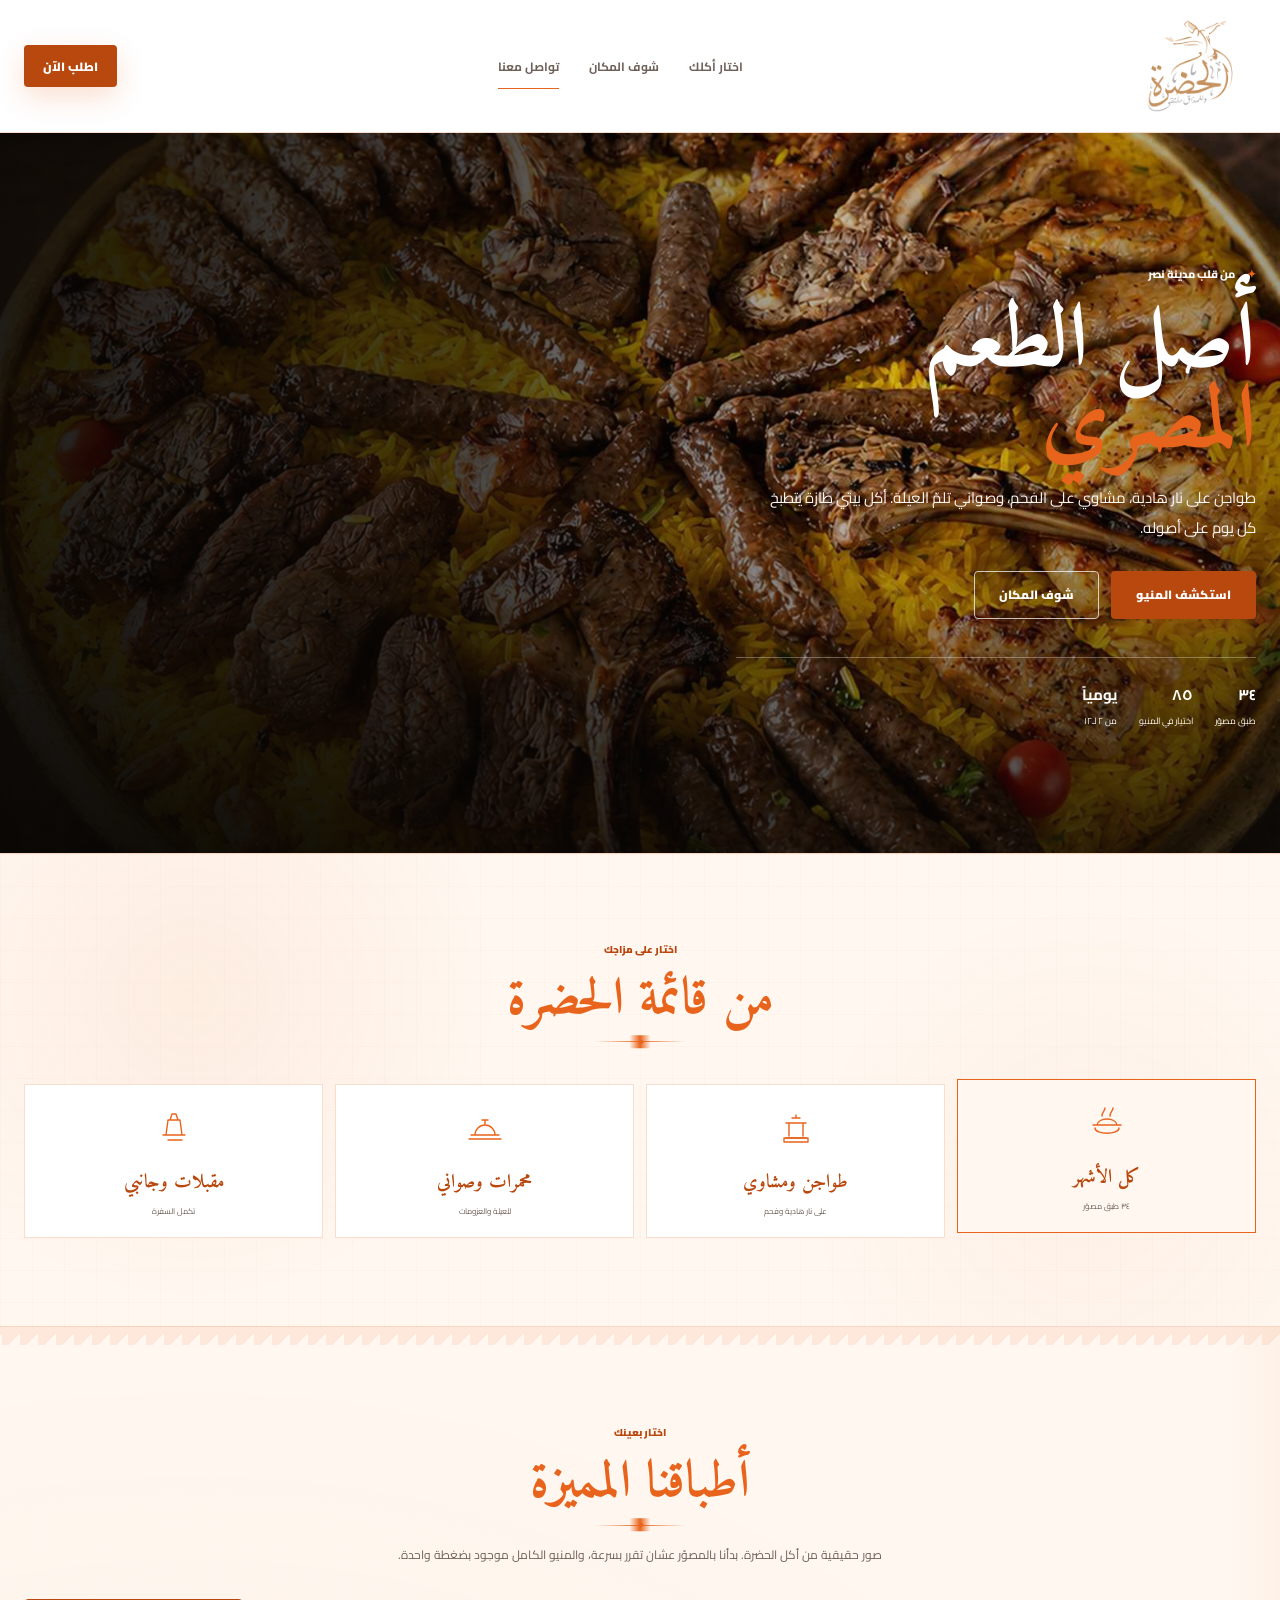
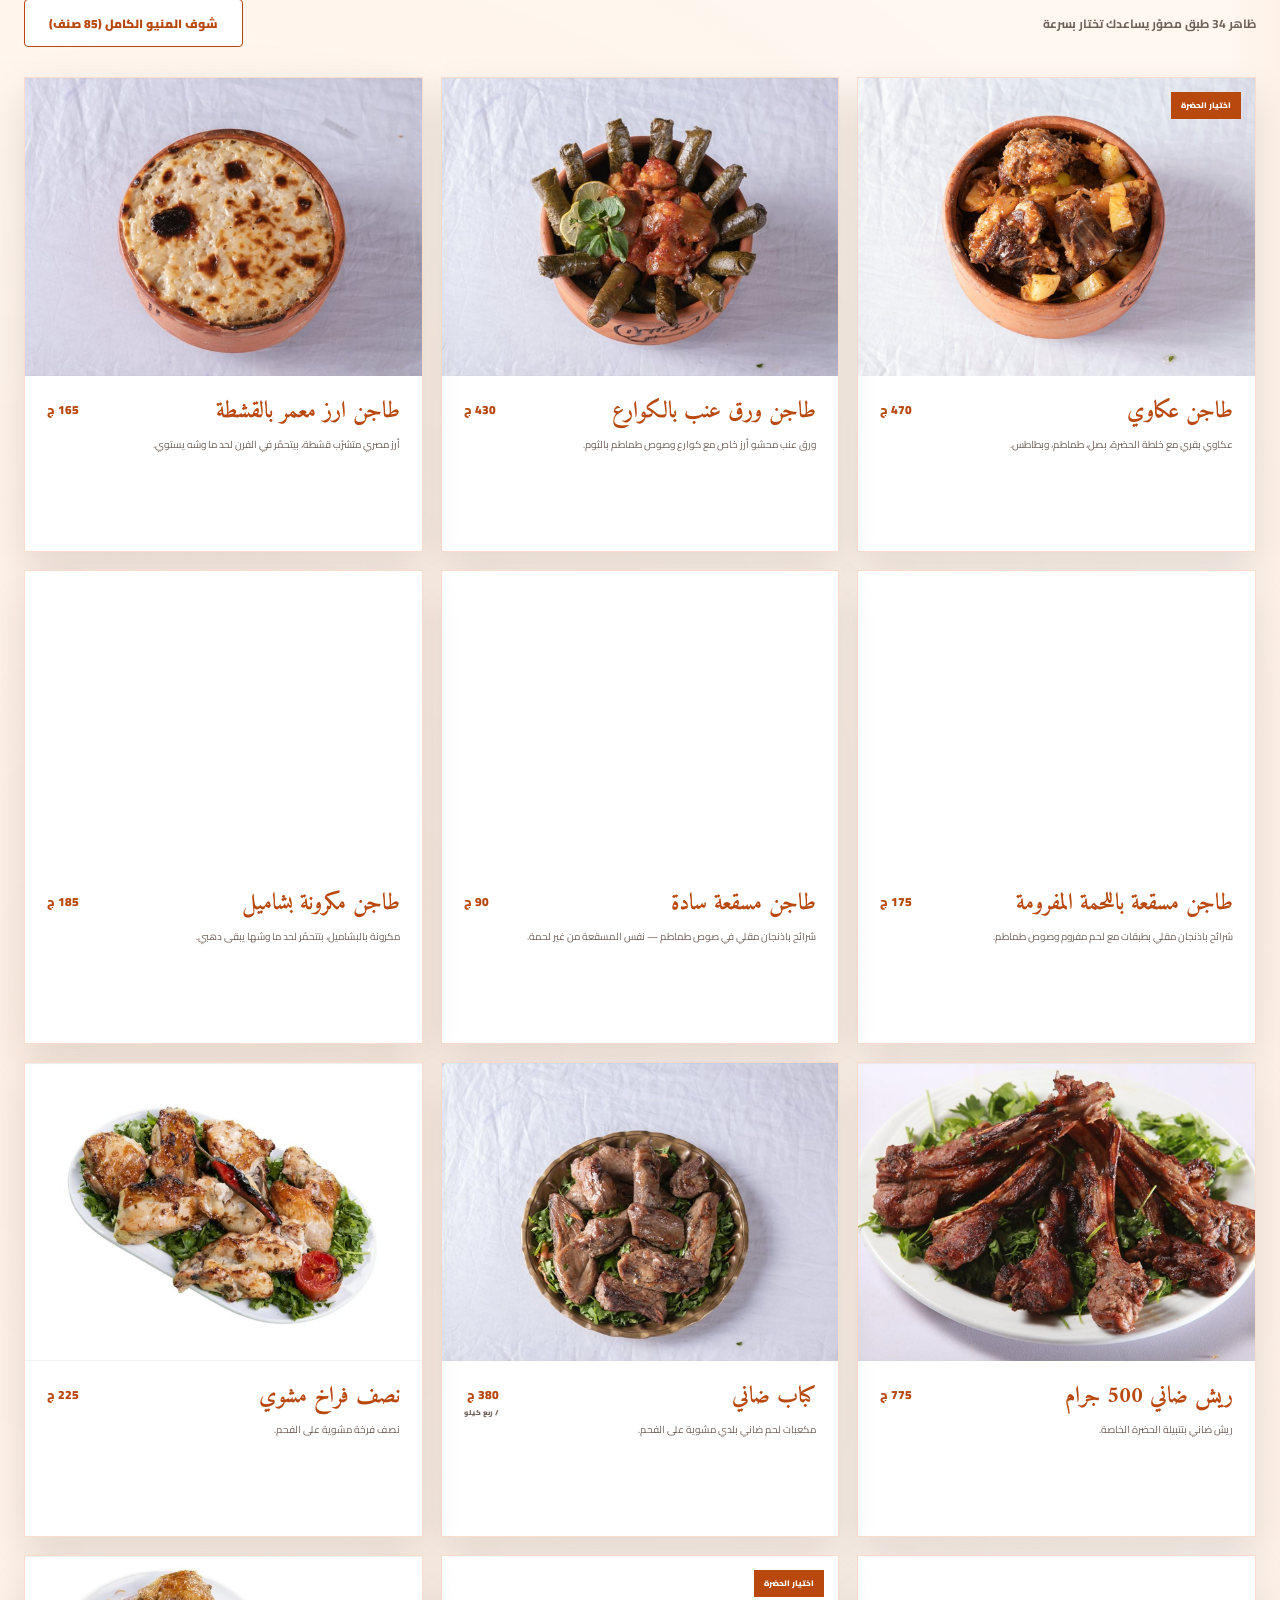
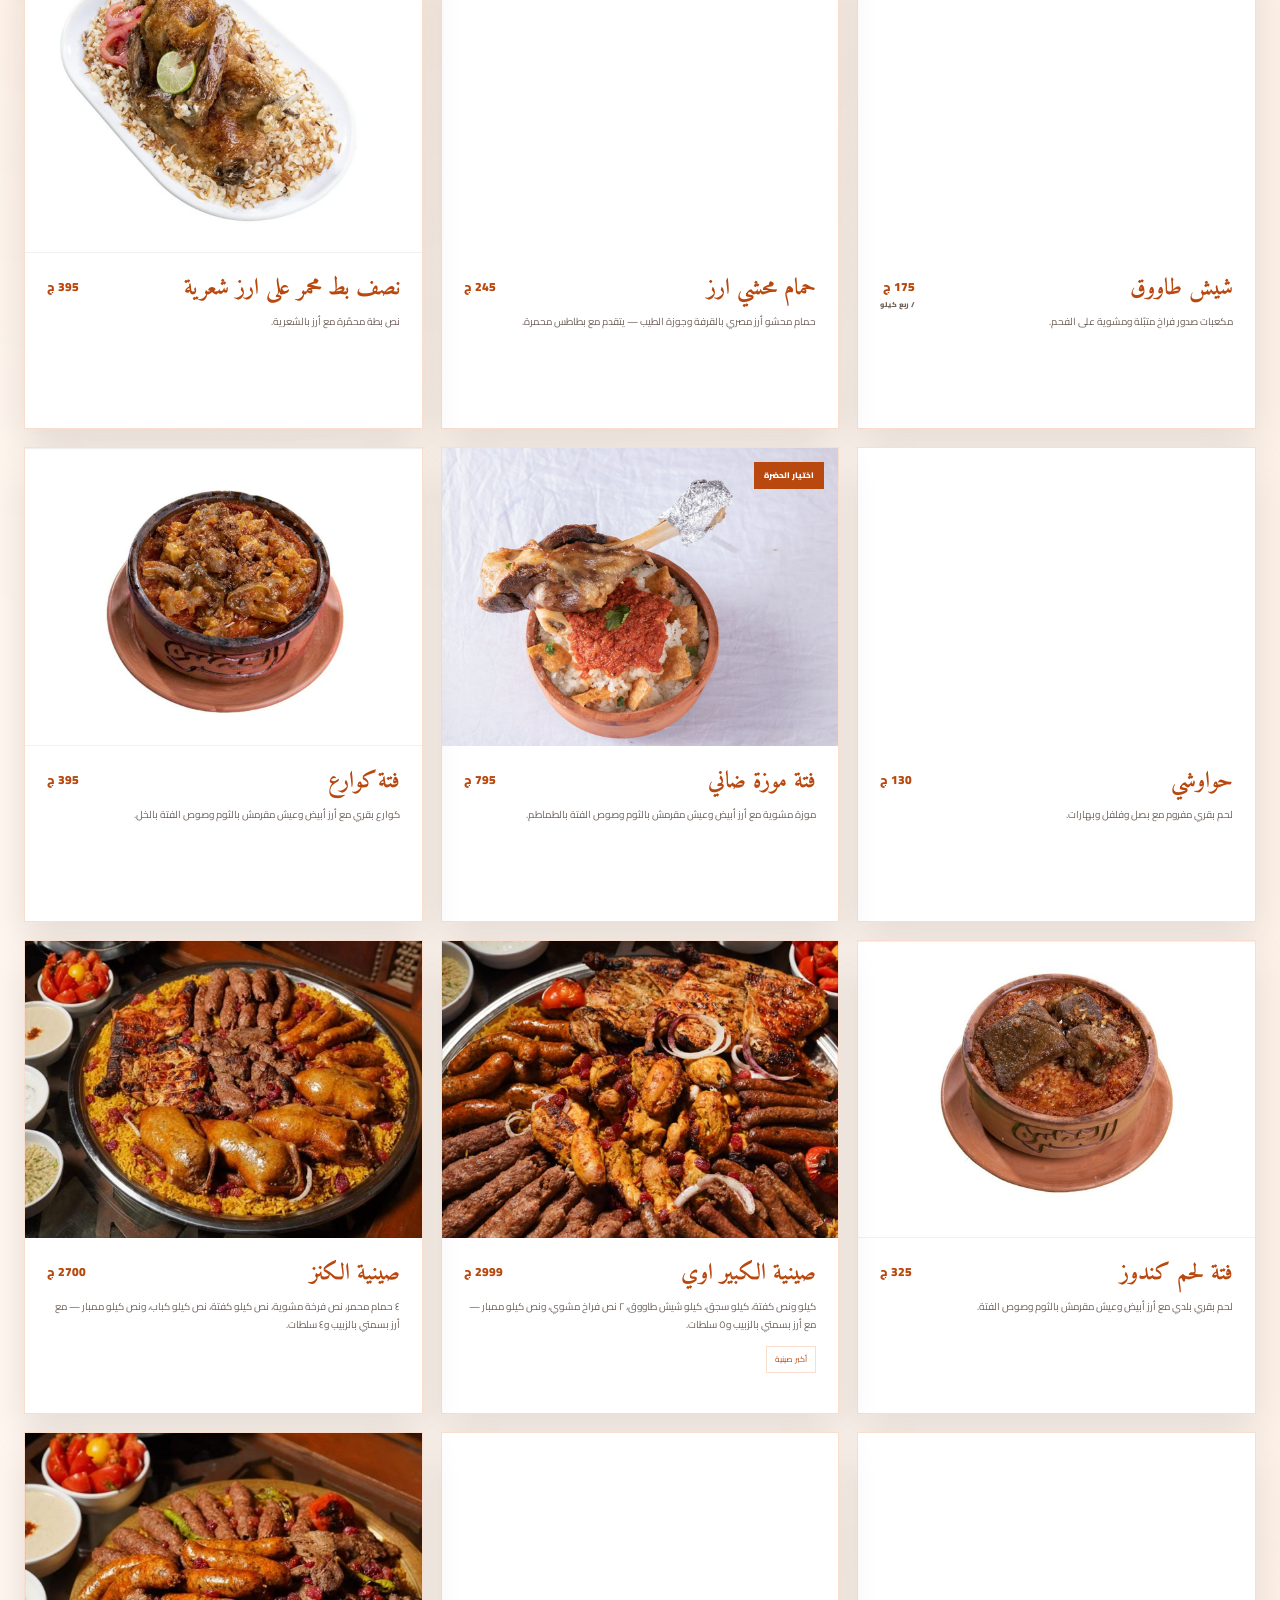
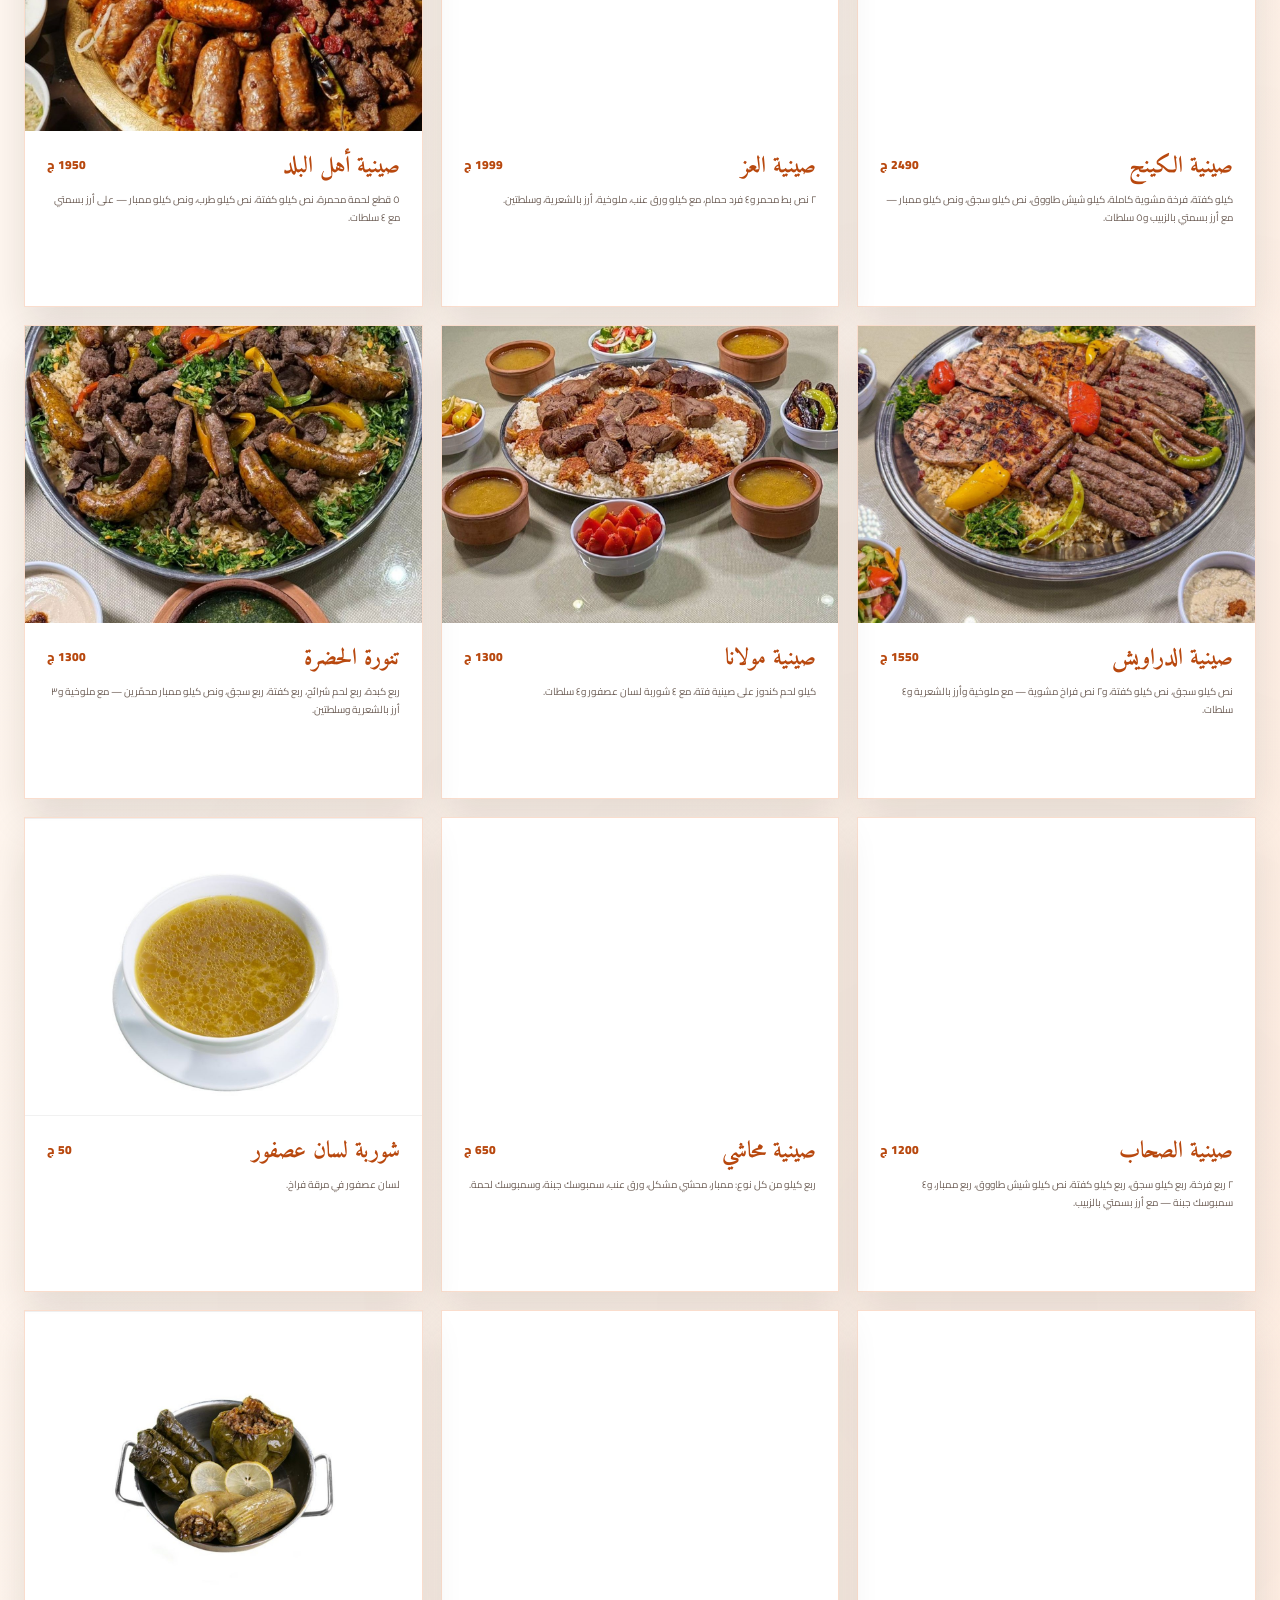
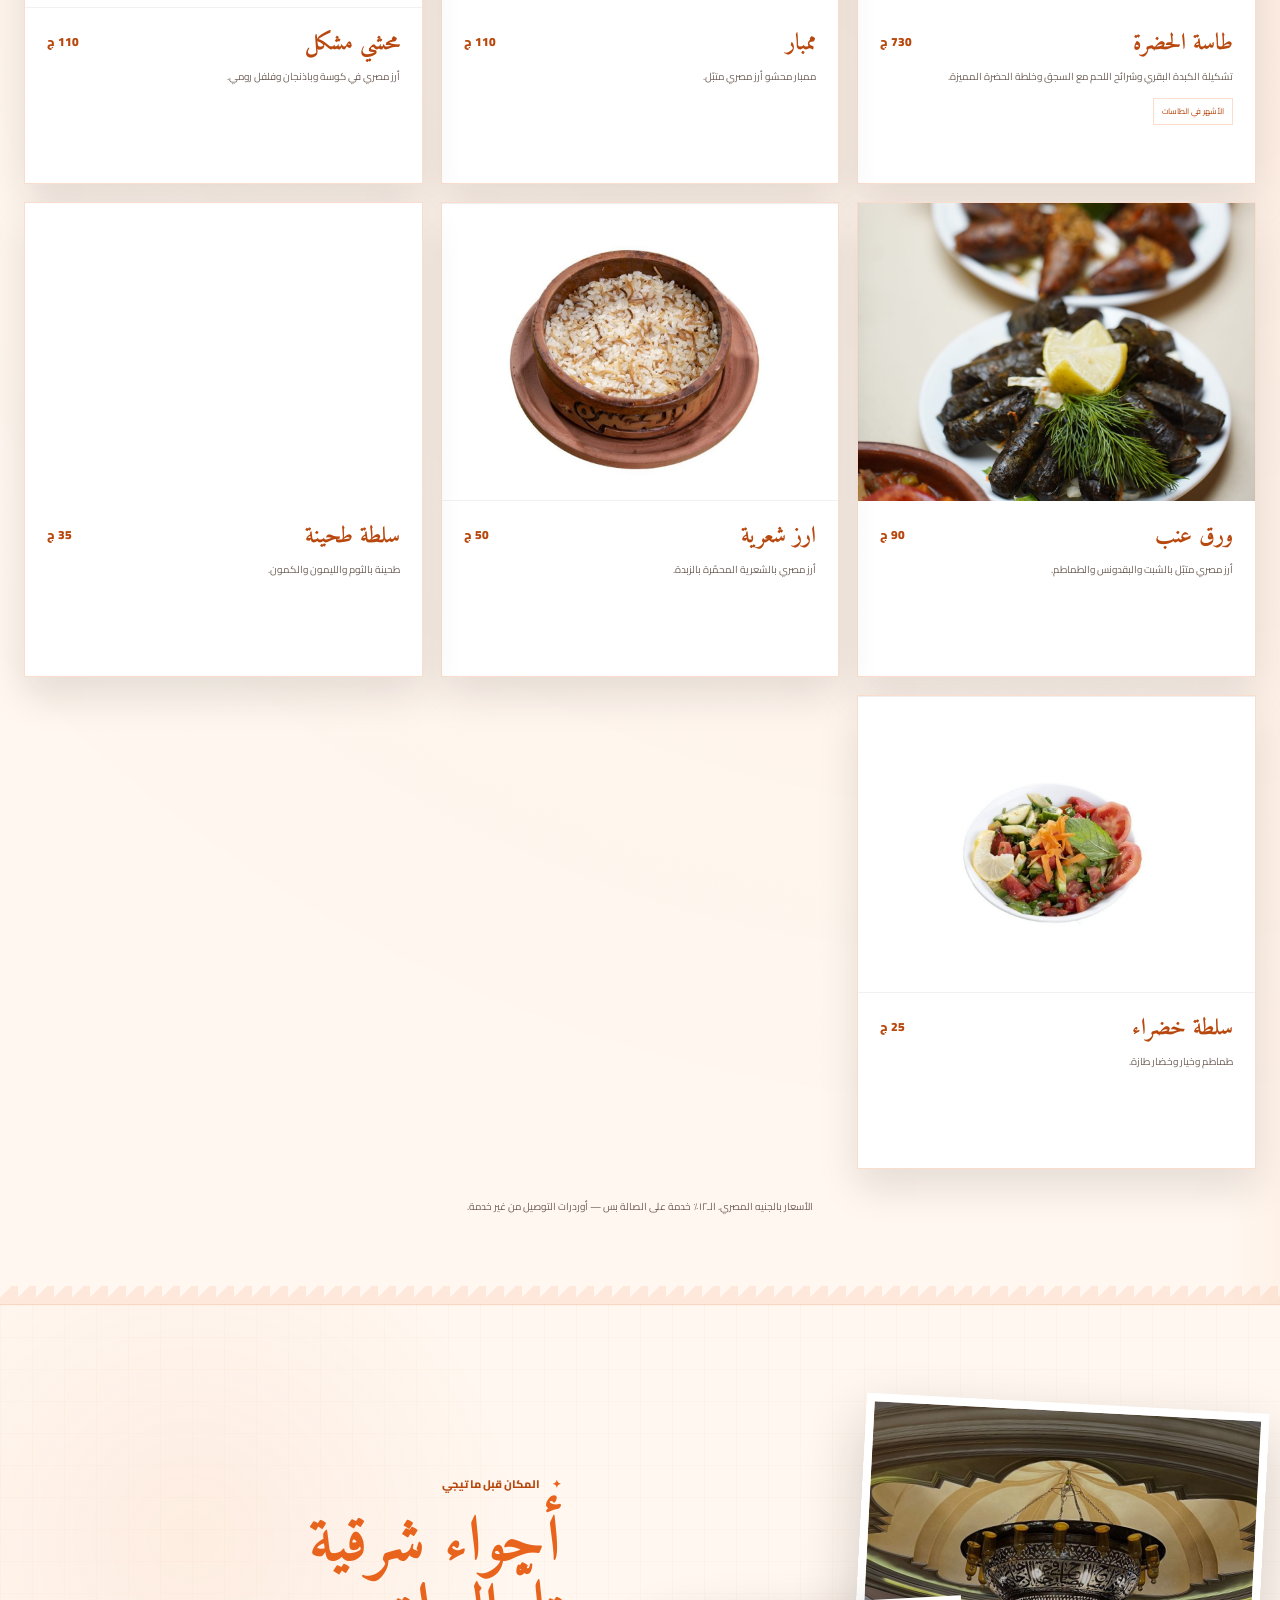
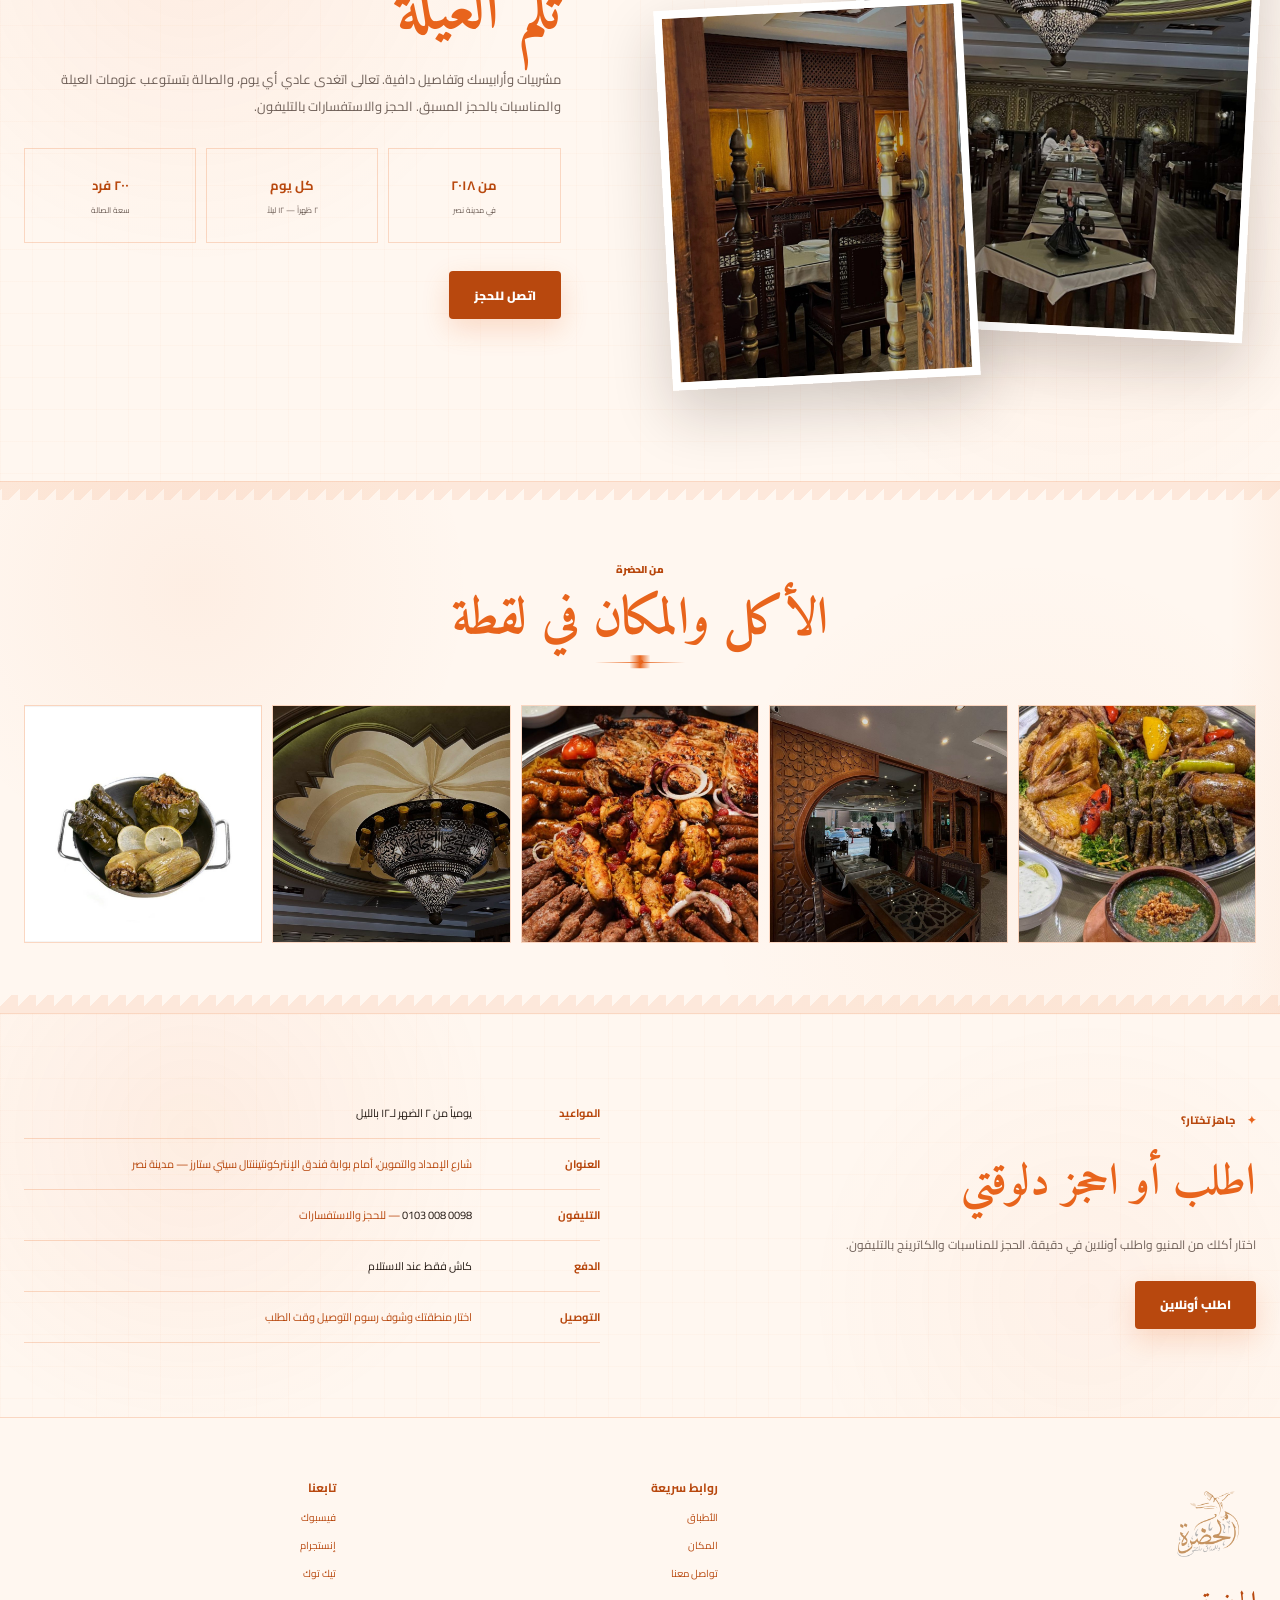
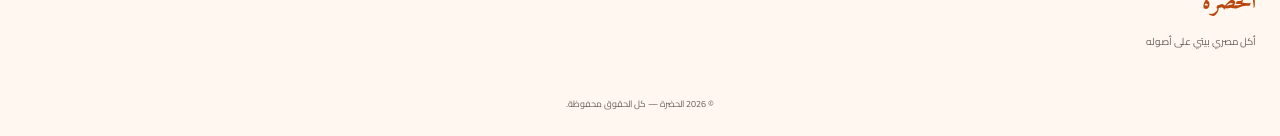
==== index.html @ 658036db "تحديث الموقع — 2026-09-05 13:34" ====
<!doctype html>
<html lang="ar" dir="rtl">
<head>
  <meta charset="utf-8">
  <meta name="viewport" content="width=device-width, initial-scale=1">
  <meta name="theme-color" content="#ffffff">
  <meta name="description" content="الحضرة — أكل مصري بيتي على أصوله في مساكن المهندسين، مدينة نصر. طواجن، مشاوي على الفحم، محمرات، فتة وصواني، وكاترينج للمناسبات. اطلب دلوقتي أونلاين — توصيل لـ57 منطقة.">
  <link rel="canonical" href="https://elhadragroup.com/">
  <meta property="og:type" content="restaurant">
  <meta property="og:locale" content="ar_EG">
  <meta property="og:title" content="الحضرة — وللمذاق ملتقى">
  <meta property="og:description" content="أكل مصري بيتي على أصوله. طواجن، مشاوي فحم، محمرات، وصواني العزومة — من قلب مدينة نصر.">
  <meta property="og:url" content="https://elhadragroup.com/">
  <meta property="og:image" content="https://elhadragroup.com/img/og.jpg">
  <meta property="og:image:width" content="1200">
  <meta property="og:image:height" content="630">
  <meta name="twitter:card" content="summary_large_image">
  <title>الحضرة — وللمذاق ملتقى | أكل مصري بيتي، مدينة نصر</title>
  <link rel="icon" type="image/png" sizes="192x192" href="img/icon-192.png">
  <link rel="apple-touch-icon" href="img/icon-192.png">
  <link rel="preconnect" href="https://fonts.googleapis.com">
  <link rel="preconnect" href="https://fonts.gstatic.com" crossorigin>
  <link href="https://fonts.googleapis.com/css2?family=Amiri:wght@400;700&family=Cairo:wght@400;500;600;700;800;900&display=swap" rel="stylesheet">
  <script type="application/ld+json">
  {
    "@context": "https://schema.org",
    "@type": "Restaurant",
    "name": "الحضرة",
    "alternateName": "El Hadra Restaurant",
    "slogan": "وللمذاق ملتقى",
    "servesCuisine": "مصري",
    "url": "https://elhadragroup.com/",
    "telephone": "+201030080098",
    "image": "https://elhadragroup.com/img/og.jpg",
    "address": {
      "@type": "PostalAddress",
      "streetAddress": "شارع الإمداد والتموين، أمام بوابة فندق الإنتركونتيننتال سيتي ستارز، مساكن المهندسين",
      "addressLocality": "مدينة نصر",
      "addressRegion": "القاهرة",
      "addressCountry": "EG"
    },
    "geo": {
      "@type": "GeoCoordinates",
      "latitude": 30.0727945,
      "longitude": 31.3469418
    },
    "hasMap": "https://www.google.com/maps/place/Elhadra+Restaurant/@30.0727945,31.3469418,17z",
    "priceRange": "$$",
    "currenciesAccepted": "EGP",
    "paymentAccepted": "كاش",
    "maximumAttendeeCapacity": 200,
    "acceptsReservations": "True",
    "openingHoursSpecification": [{
      "@type": "OpeningHoursSpecification",
      "dayOfWeek": ["Saturday","Sunday","Monday","Tuesday","Wednesday","Thursday","Friday"],
      "opens": "14:00",
      "closes": "00:00"
    }],
    "areaServed": [
      { "@type": "Place", "name": "مدينة نصر" },
      { "@type": "Place", "name": "مصر الجديدة" },
      { "@type": "Place", "name": "التجمع" },
      { "@type": "Place", "name": "شيراتون" }
    ],
    "sameAs": [
      "https://www.facebook.com/elhadra.rest",
      "https://www.instagram.com/elhadra.restaurant",
      "https://www.tiktok.com/@elhadra_restaurant"
    ]
  }
  </script>
  <link rel="stylesheet" href="style.css">
  <script src="pixel.js"></script>
</head>
<body>
<noscript><img height="1" width="1" style="display:none" alt=""
  src="https://www.facebook.com/tr?id=423846121992439&ev=PageView&noscript=1"></noscript>
<a class="skip" href="#main">تخطَّ إلى المحتوى</a>
<span class="top-anchor" id="top" aria-hidden="true"></span>

<header class="header" id="header">
  <div class="shell nav-shell">
    <a class="logo" href="#top" aria-label="الحضرة — الصفحة الرئيسية">
      <img src="img/logo.png" alt="شعار الحضرة" width="132" height="132">
    </a>
    <nav class="nav-links" aria-label="التنقل الرئيسي">
      <a href="#menu">اختار أكلك</a>
      <a href="#hall">شوف المكان</a>
      <a href="#contact">تواصل معنا</a>
    </nav>
    <a class="gold-button header-cta" href="order.html">اطلب الآن</a>
    <button class="nav-toggle" id="navToggle" type="button" aria-label="فتح القائمة" aria-expanded="false">☰</button>
  </div>
</header>

<main id="main">

  <section class="hero" aria-labelledby="hero-title">
    <div class="hero-shade"></div>
    <div class="shell hero-inner">
      <div class="hero-copy">
        <span class="ornament-label">من قلب مدينة نصر</span>
        <h1 id="hero-title">أصل الطعم<br><em>المصري</em></h1>
        <p>طواجن على نار هادية، مشاوي على الفحم، وصواني تلمّ العيلة. أكل بيتي طازة يتطبخ كل يوم على أصوله.</p>
        <div class="hero-actions">
          <a class="gold-button" href="#menu">استكشف المنيو</a>
          <a class="ghost-button" href="#hall">شوف المكان</a>
        </div>
        <div class="hero-trust" aria-label="معلومات سريعة">
          <span><b>٣٤</b> طبق مصوّر</span>
          <span><b>٨٥</b> اختيار في المنيو</span>
          <span><b>يومياً</b> من ٢ لـ١٢</span>
        </div>
      </div>
    </div>
  </section>

  <section class="menu-section" id="menu">
    <div class="category-band dark-texture">
      <div class="shell">
        <div class="section-heading light">
          <span>اختار على مزاجك</span>
          <h2>من قائمة الحضرة</h2>
          <i></i>
        </div>
        <div class="category-grid tabs" role="tablist" aria-label="أقسام المنيو">
          <button class="category tab" role="tab" aria-selected="true" data-group="popular">
            <svg viewBox="0 0 48 48" aria-hidden="true"><path d="M12 30c0 7 24 7 24 0M10 27h28M14 27c1-8 19-8 20 0"/><path d="M19 18c0-4 3-5 3-8M27 18c0-4 3-5 3-8"/></svg>
            <b>كل الأشهر</b><small>٣٤ طبق مصوّر</small>
          </button>
          <button class="category tab" role="tab" aria-selected="false" data-group="classics">
            <svg viewBox="0 0 48 48" aria-hidden="true"><path d="M14 35h20M17 33V20h14v13M14 20h20M20 15h8M24 15v-3"/><path d="M12 35h24v4H12z"/></svg>
            <b>طواجن ومشاوي</b><small>على نار هادية وفحم</small>
          </button>
          <button class="category tab" role="tab" aria-selected="false" data-group="platters">
            <svg viewBox="0 0 48 48" aria-hidden="true"><path d="M10 32h28M14 32a10 10 0 0 1 20 0M24 22v-5M21 17h6"/><path d="M8 36h32"/></svg>
            <b>محمرات وصواني</b><small>للعيلة والعزومات</small>
          </button>
          <button class="category tab" role="tab" aria-selected="false" data-group="sides">
            <svg viewBox="0 0 48 48" aria-hidden="true"><path d="M13 32h22M16 32l2-15h12l2 15M20 17l2-6h4l2 6"/><path d="M18 37h14"/></svg>
            <b>مقبلات وجانبي</b><small>تكمل السفرة</small>
          </button>
        </div>
      </div>
    </div>

    <div class="paper-section menu-paper">
      <div class="shell">
        <div class="section-heading">
          <span>اختار بعينك</span>
          <h2>أطباقنا المميزة</h2>
          <i></i>
          <p>صور حقيقية من أكل الحضرة. بدأنا بالمصوّر عشان تقرر بسرعة، والمنيو الكامل موجود بضغطة واحدة.</p>
        </div>
        <div class="menu-toolbar">
          <p class="menu-status" id="menuStatus" aria-live="polite"></p>
          <button class="black-button menu-toggle" id="menuToggle" type="button" aria-expanded="false">شوف المنيو الكامل (85 صنف)</button>
        </div>
        <div class="menu-grid" id="menuGrid"></div>
        <p class="menu-note">الأسعار بالجنيه المصري. الـ١٢٪ خدمة على الصالة بس — أوردرات التوصيل من غير خدمة.</p>
      </div>
    </div>
  </section>

  <section class="about dark-texture" id="hall">
    <div class="shell about-grid">
      <div class="photo-stack" aria-label="صور من صالة الحضرة">
        <figure class="photo-main"><img src="img/gallery-1.jpg" alt="صالة الحضرة بالنجفة الشرقية والمشربيات" loading="lazy"></figure>
        <figure class="photo-small"><img src="img/gallery-5.jpg" alt="تفاصيل خشب وأرابيسك من صالة الحضرة" loading="lazy"></figure>
      </div>
      <div class="about-copy">
        <span class="ornament-label">المكان قبل ما تيجي</span>
        <h2>أجواء شرقية<br>تلمّ العيلة</h2>
        <p>مشربيات وأرابيسك وتفاصيل دافية. تعالى اتغدى عادي أي يوم، والصالة بتستوعب عزومات العيلة والمناسبات بالحجز المسبق. الحجز والاستفسارات بالتليفون.</p>
        <div class="facts">
          <span><b>من ٢٠١٨</b><small>في مدينة نصر</small></span>
          <span><b>كل يوم</b><small>٢ ظهراً — ١٢ ليلاً</small></span>
          <span><b>٢٠٠ فرد</b><small>سعة الصالة</small></span>
        </div>
        <a class="gold-button" href="tel:+201030080098">اتصل للحجز</a>
      </div>
    </div>
  </section>

  <section class="paper-section gallery-section" aria-labelledby="gallery-title">
    <div class="shell">
      <div class="section-heading">
        <span>من الحضرة</span>
        <h2 id="gallery-title">الأكل والمكان في لقطة</h2>
        <i></i>
      </div>
      <div class="gallery-strip">
        <img src="img/dish-sinia-ezz.jpg" alt="صينية العز" loading="lazy">
        <img src="img/gallery-3.jpg" alt="مدخل الحضرة من جوه" loading="lazy">
        <img src="img/dish-sinia-kebir.jpg" alt="صينية الكبير أوي" loading="lazy">
        <img src="img/gallery-2.jpg" alt="نجفة الحضرة الشرقية والقبة" loading="lazy">
        <img src="img/dish-mahshi-meshakel.jpg" alt="محشي مشكل" loading="lazy">
      </div>
    </div>
  </section>

  <section class="contact dark-texture" id="contact">
    <div class="shell contact-grid">
      <div>
        <span class="ornament-label">جاهز تختار؟</span>
        <h2>اطلب أو احجز دلوقتي</h2>
        <p>اختار أكلك من المنيو واطلب أونلاين في دقيقة. الحجز للمناسبات والكاترينج بالتليفون.</p>
        <a class="gold-button" href="order.html">اطلب أونلاين</a>
      </div>
      <ul>
        <li><b>المواعيد</b><span>يومياً من ٢ الضهر لـ١٢ بالليل</span></li>
        <li><b>العنوان</b><a href="https://www.google.com/maps/place/Elhadra+Restaurant/@30.0727945,31.3469418,17z" target="_blank" rel="noopener">شارع الإمداد والتموين، أمام بوابة فندق الإنتركونتيننتال سيتي ستارز — مدينة نصر</a></li>
        <li><b>التليفون</b><a href="tel:+201030080098"><span dir="ltr">0103 008 0098</span> — للحجز والاستفسارات</a></li>
        <li><b>الدفع</b><span>كاش فقط عند الاستلام</span></li>
        <li><b>التوصيل</b><a href="order.html">اختار منطقتك وشوف رسوم التوصيل وقت الطلب</a></li>
      </ul>
    </div>
  </section>
</main>

<footer class="footer">
  <div class="shell footer-grid">
    <div class="footer-brand"><img src="img/logo.png" alt="" width="96" height="96"><b>الحضرة</b><span>أكل مصري بيتي على أصوله</span></div>
    <div><b>روابط سريعة</b><a href="#menu">الأطباق</a><a href="#hall">المكان</a><a href="#contact">تواصل معنا</a></div>
    <div><b>تابعنا</b><a href="https://www.facebook.com/elhadra.rest" target="_blank" rel="noopener">فيسبوك</a><a href="https://www.instagram.com/elhadra.restaurant" target="_blank" rel="noopener">إنستجرام</a><a href="https://www.tiktok.com/@elhadra_restaurant" target="_blank" rel="noopener">تيك توك</a></div>
  </div>
  <p>© <span id="year">2026</span> الحضرة — كل الحقوق محفوظة.</p>
</footer>

<a class="order-fab" href="order.html">اطلب دلوقتي</a>

<script>
/* ============================================================================
   مصدر البيانات: menu el hadra-10.pdf — modified 2026-04-03
   استخرجه كودكس وسلّمه في HANDOFF.md، قسم «تحديث المنيو الحالية + صورة الهيرو».

   الأسماء والأسعار من الـPDF حرفياً. الأوصاف نوعين:
   - أوصاف الأكلات العادية: اتكتبت بناءً على الطريقة المعروفة، بموافقة كريم.
   - محتويات الصواني الـ12 وطاسة الحضرة وشواية الحضرة والمقبلات المشكلة:
     منقولة حرفياً من PDF المنيو (اتقري بالكامل 2026-08-13) — متغيرهاش
     من غير ما ترجع للمنيو الأصلي.

   الأوزان: ربع كيلو للمشاوي — مؤكدة من كريم ومن عنوان القسم في الـPDF
   («الاسعار بالربع كيلو»).

   الخدمة: الـPDF بيقول «يضاف 12% خدمة» — مذكورة في menu-note.
   ============================================================================ */
const MENU = {
  tajin: [
    { n: "طاجن عكاوي", d: "عكاوي بقري مع خلطة الحضرة، بصل، طماطم، وبطاطس.", p: 470, star: true, img: "dish-tagen-okawi.jpg" },
    { n: "طاجن ورق عنب بالكوارع", d: "ورق عنب محشو أرز خاص مع كوارع وصوص طماطم بالثوم.", p: 430, img: "dish-warak-enab-kawaree.jpg" },
    { n: "طاجن ارز معمر باللحمة والقشطة", d: "أرز مصري بالقشطة ومكعبات لحم بقري بجوزة الطيب.", p: 390 },
    { n: "طاجن ارز معمر بالحمام والقشطة", d: "أرز مصري بالقشطة وقطع الحمام بجوزة الطيب.", p: 305 },
    { n: "طاجن ارز معمر بالفراخ والقشطة", d: "نفس الأرز المعمّر، بس بشرائح صدور الفراخ.", p: 270 },
    { n: "طاجن ارز معمر بالقشطة", d: "أرز مصري متشرّب قشطة، بيتحمّر في الفرن لحد ما وشه يستوي.", p: 165, img: "dish-roz-moammar.jpg" },
    { n: "طاجن لحمة بالبصل", d: "لحمة بتستوي على نار هادية مع بصل كتير لحد ما تبقى طرية.", p: 310 },
    { n: "طاجن لسان عصفور باللحمة", d: "لسان عصفور في مرقة اللحمة، بيتحمّر في الفرن.", p: 270 },
    { n: "طاجن مسقعة باللحمة المفرومة", d: "شرائح باذنجان مقلي بطبقات مع لحم مفروم وصوص طماطم.", p: 175, img: "dish-mosaqaa-lahma.jpg" },
    { n: "طاجن مسقعة سادة", d: "شرائح باذنجان مقلي في صوص طماطم — نفس المسقعة من غير لحمة.", p: 90, img: "dish-mosaqaa-sada.jpg" },
    { n: "طاجن مكرونة بشاميل", d: "مكرونة بالبشاميل، بتتحمّر لحد ما وشها يبقى دهبي.", p: 185, img: "dish-macarona-bechamel.jpg" },
    { n: "طاجن ملوخية باللحمة", d: "ملوخية خضراء بالثوم والكزبرة، ومعاها قطع لحمة.", p: 320 },
    { n: "طاجن ملوخية سادة", d: "ملوخية خضراء بالثوم والكزبرة.", p: 80 },
    { n: "طاجن بامية باللحمة", d: "بامية في صوص طماطم مع قطع لحمة.", p: 330 },
    { n: "طاجن بامية سادة", d: "بامية في صوص طماطم بالثوم.", p: 90 },
    { n: "طاجن بطاطس باللحمة", d: "شرائح بطاطس في صوص طماطم مع قطع لحمة.", p: 320 },
    { n: "طاجن بطاطس سادة", d: "شرائح بطاطس في صوص طماطم.", p: 75 },
    { n: "طاجن بسلة باللحمة", d: "بسلة وجزر في صوص طماطم مع قطع لحمة.", p: 320 },
    { n: "طاجن بسلة بالجزر", d: "بسلة وجزر مكعبات في صوص طماطم.", p: 85 }
  ],
  grill: [
    { n: "شواية الحضرة", d: "تشكيلة من الريش الضاني والكباب والكفتة والشيش طاووق — تتقدم مع أرز بسمتي و٤ سلطات.", p: 1800, tag: "الأشهر", star: true, img: "" },
    { n: "موزة ضاني مع ارز بسمتي", d: "موزة ضاني مشوية على الفحم، وجنبها أرز بسمتي أصفر.", p: 795 },
    { n: "ريش ضاني 500 جرام", d: "ريش ضاني بتتبيلة الحضرة الخاصة.", p: 775, img: "dish-rish-dany.jpg" },
    { n: "كباب ضاني", d: "مكعبات لحم ضاني بلدي مشوية على الفحم.", p: 380, unit: "/ ربع كيلو", img: "dish-kabab-dany.jpg" },
    { n: "طرب ضاني", d: "لحم مفروم ملفوف في الشحمة، بتسيح على الفحم وتدي طعم مميز.", p: 345 },
    { n: "كباب وكفتة", d: "نص كباب ونص كفتة على الفحم — لو مش عارف تختار.", p: 340 },
    { n: "نصف فراخ مسحب مع ارز بسمتي", d: "نص فرخة مسحّبة من العضم، مشوية ومعاها أرز بسمتي.", p: 325 },
    { n: "كفتة ضاني", d: "لحم ضاني مفروم مشوي على السيخ.", p: 295, unit: "/ ربع كيلو" },
    { n: "سجق", d: "سجق شرقي مشوي على الفحم.", p: 295 },
    { n: "نصف فراخ مشوي", d: "نصف فرخة مشوية على الفحم.", p: 225, img: "dish-nos-farkha.jpg" },
    { n: "صدور دجاج مشوية", d: "صدور فراخ متبّلة ومشوية على الفحم.", p: 195 },
    { n: "شيش طاووق", d: "مكعبات صدور فراخ متبّلة ومشوية على الفحم.", p: 175, unit: "/ ربع كيلو", img: "dish-shish-tawook.jpg" }
  ],
  oven: [
    { n: "حمام محشي ارز", d: "حمام محشو أرز مصري بالقرفة وجوزة الطيب — يتقدم مع بطاطس محمرة.", p: 245, star: true, img: "dish-hamam.jpg" },
    { n: "حلة هبرة ضاني بورق العنب", d: "هبرة ضاني بتستوي في الحلة على مهل مع ورق العنب.", p: 820 },
    { n: "حلة هبرة ضاني بالبطاطس", d: "هبرة ضاني بتستوي في الحلة على مهل مع البطاطس.", p: 795 },
    { n: "حلة ريش ضاني بورق العنب", d: "ريش ضاني في الحلة مع ورق العنب.", p: 695 },
    { n: "حلة ريش ضاني بالبطاطس", d: "ريش ضاني في الحلة مع البطاطس.", p: 670 },
    { n: "نصف بط محمر على ورق عنب", d: "نص بطة محمّرة، متقدّمة على فرشة ورق عنب.", p: 425 },
    { n: "نصف بط محمر على ارز شعرية", d: "نص بطة محمّرة مع أرز بالشعرية.", p: 395, img: "dish-half-duck.jpg" },
    { n: "لحمة محمرة مع ارز شعرية", d: "شرائح لحم بقري متبّلة بالبصل والبهارات.", p: 295 },
    { n: "نص فرخة محمرة مع ارز بالشعرية", d: "نص فرخة محمّرة في الفرن مع أرز بالشعرية.", p: 240 },
    { n: "حواوشي", d: "لحم بقري مفروم مع بصل وفلفل وبهارات.", p: 130, img: "dish-hawawshi.jpg" }
  ],
  fatteh: [
    { n: "فتة موزة ضاني", d: "موزة مشوية مع أرز أبيض وعيش مقرمش بالثوم وصوص الفتة بالطماطم.", p: 795, star: true, img: "dish-fatta-moza.jpg" },
    { n: "فتة هبرة ضاني", d: "هبرة ضاني على فتة بالعيش المحمّص بالثوم وصوص الفتة.", p: 795 },
    { n: "فتة كوارع", d: "كوارع بقري مع أرز أبيض وعيش مقرمش بالثوم وصوص الفتة بالخل.", p: 395, img: "dish-fatta-kawaree.jpg" },
    { n: "فتة لحم كندوز", d: "لحم بقري بلدي مع أرز أبيض وعيش مقرمش بالثوم وصوص الفتة.", p: 325, img: "dish-fatta-kandoz.jpg" },
    { n: "صينية الكبير اوي", d: "كيلو ونص كفتة، كيلو سجق، كيلو شيش طاووق، ٢ نص فراخ مشوي، ونص كيلو ممبار — مع أرز بسمتي بالزبيب و٥ سلطات.", p: 2999, tag: "أكبر صينية", img: "dish-sinia-kebir.jpg" },
    { n: "صينية الكنز", d: "٤ حمام محمر، نص فرخة مشوية، نص كيلو كفتة، نص كيلو كباب، ونص كيلو ممبار — مع أرز بسمتي بالزبيب و٤ سلطات.", p: 2700, img: "dish-sinia-kanz.jpg" },
    { n: "صينية العمدة", d: "بطة محمرة كاملة، فرخة مشوية، نص كيلو كفتة، نص كيلو سجق، ونص كيلو ممبار — مع أرز بسمتي بالزبيب و٤ سلطات.", p: 2550 },
    { n: "صينية الكينج", d: "كيلو كفتة، فرخة مشوية كاملة، كيلو شيش طاووق، نص كيلو سجق، ونص كيلو ممبار — مع أرز بسمتي بالزبيب و٥ سلطات.", p: 2490, img: "dish-sinia-king.jpg" },
    { n: "صينية العز", d: "٢ نص بط محمر و٤ فرد حمام، مع كيلو ورق عنب، ملوخية، أرز بالشعرية، وسلطتين.", p: 1999, img: "dish-sinia-ezz.jpg" },
    { n: "صينية أهل البلد", d: "٥ قطع لحمة محمرة، نص كيلو كفتة، نص كيلو طرب، ونص كيلو ممبار — على أرز بسمتي مع ٤ سلطات.", p: 1950, img: "dish-sinia-ahl-elbalad.jpg" },
    { n: "صينية العيلة", d: "نص كيلو كفتة، ٤ أرباع فراخ، نص كيلو ممبار، ربع شيش طاووق، ربع سجق، و٤ سمبوسك جبنة — مع أرز بسمتي بالزبيب و٣ سلطات.", p: 1650 },
    { n: "صينية الدراويش", d: "نص كيلو سجق، نص كيلو كفتة، و٢ نص فراخ مشوية — مع ملوخية وأرز بالشعرية و٤ سلطات.", p: 1550, img: "dish-sinia-darawish.jpg" },
    { n: "صينية مولانا", d: "كيلو لحم كندوز على صينية فتة، مع ٤ شوربة لسان عصفور و٤ سلطات.", p: 1300, img: "dish-sinia-mawlana.jpg" },
    { n: "تنورة الحضرة", d: "ربع كبدة، ربع لحم شرائح، ربع كفتة، ربع سجق، ونص كيلو ممبار محمّرين — مع ملوخية و٣ أرز بالشعرية وسلطتين.", p: 1300, img: "dish-tanoura-hadra.jpg" },
    { n: "صينية الصحاب", d: "٢ ربع فرخة، ربع كيلو سجق، ربع كيلو كفتة، نص كيلو شيش طاووق، ربع ممبار، و٤ سمبوسك جبنة — مع أرز بسمتي بالزبيب.", p: 1200, img: "dish-sinia-so7ab.jpg" },
    { n: "صينية محاشي", d: "ربع كيلو من كل نوع: ممبار، محشي مشكل، ورق عنب، سمبوسك جبنة، وسمبوسك لحمة.", p: 650, img: "dish-sinia-mahashi.jpg" }
  ],
  starter: [
    { n: "شوربة كوارع", d: "مرقة كوارع مع قطع الكوارع.", p: 199, star: true },
    { n: "شوربة لسان عصفور", d: "لسان عصفور في مرقة فراخ.", p: 50, img: "dish-shorbet-lesan.jpg" },
    { n: "طاسة الحضرة", d: "تشكيلة الكبدة البقري وشرائح اللحم مع السجق وخلطة الحضرة المميزة.", p: 730, tag: "الأشهر في الطاسات", img: "dish-tasa-hadra.jpg" },
    { n: "طاسة لحمة بلدي", d: "لحمة بلدي بتتحمّر في الطاسة مع البصل والتوابل.", p: 270 },
    { n: "طاسة كبدة بلدي", d: "كبدة بلدي في الطاسة مع الفلفل والتوابل.", p: 250 },
    { n: "طاسة سجق بلدي", d: "سجق بلدي بيتسوّى في الطاسة بصوص الطماطم.", p: 250 },
    { n: "مقبلات مشكلة", d: "ورق عنب، ممبار، سمبوسك جبنة، وسمبوسك لحمة.", p: 350 },
    { n: "جلاش باللحمة المفرومة", d: "ورق جلاش محشو لحمة مفرومة، بيتخبز لحد ما يقرمش.", p: 250 },
    { n: "ممبار", d: "ممبار محشو أرز مصري متبّل.", p: 110, img: "dish-momabar.jpg" },
    { n: "محشي مشكل", d: "أرز مصري في كوسة وباذنجان وفلفل رومي.", p: 110, img: "dish-mahshi-meshakel.jpg" },
    { n: "سمبوسك لحمة", d: "سمبوسك مقلي محشو لحم مفروم.", p: 95 },
    { n: "ورق عنب", d: "أرز مصري متبّل بالشبت والبقدونس والطماطم.", p: 90, img: "dish-warak-enab.jpg" },
    { n: "سمبوسك جبنة", d: "سمبوسك مقلي محشو جبنة.", p: 75 },
    { n: "ارز بسمتي بالزبيب", d: "أرز بسمتي أصفر بالزبيب.", p: 75 },
    { n: "فتة سادة", d: "أرز أبيض وعيش محمّص بالثوم وصوص الفتة.", p: 75 },
    { n: "مكرونة بالصلصة", d: "مكرونة في صلصة طماطم.", p: 65 },
    { n: "بطاطس محمرة", d: "بطاطس مقلية ببهارات الحضرة.", p: 55 },
    { n: "ارز شعرية", d: "أرز مصري بالشعرية المحمّرة بالزبدة.", p: 50, img: "dish-roz-sheireya.jpg" },
    { n: "ارز ابيض", d: "أرز مصري أبيض.", p: 45 },
    { n: "سلطة طحينة", d: "طحينة بالثوم والليمون والكمون.", p: 35, img: "dish-salata-tehina.jpg" },
    { n: "سلطة بابا غنوج", d: "باذنجان مشوي بالطحينة والثوم.", p: 35 },
    { n: "سلطة زبادي", d: "زبادي بالخيار والنعناع.", p: 35 },
    { n: "باذنجان مخلل", d: "باذنجان محشو ومخلّل.", p: 30 },
    { n: "سلطة خضراء", d: "طماطم وخيار وخضار طازة.", p: 25, img: "dish-salata-khadra.jpg" },
    { n: "طرشي", d: "مخلل مشكّل.", p: 25 },
    { n: "طماطم متبلة", d: "طماطم متبّلة بالكزبرة والليمون.", p: 25 },
    { n: "دقوس", d: "صوص طماطم حار بالكزبرة والكمون.", p: 25 },
    { n: "عيش محمص على الفحم", d: "عيش بلدي متحمّص على الفحم.", p: 20 }
  ]
};

const grid = document.getElementById("menuGrid");
const tabs = [...document.querySelectorAll(".tab")];
const menuToggle = document.getElementById("menuToggle");
const menuStatus = document.getElementById("menuStatus");
const GROUPS = {
  popular: ["tajin", "grill", "oven", "fatteh", "starter"],
  classics: ["tajin", "grill"],
  platters: ["oven", "fatteh"],
  sides: ["starter"]
};
let activeGroup = "popular";
let fullMenu = false;

function groupItems(group) {
  return GROUPS[group].reduce(function (items, cat) {
    return items.concat(MENU[cat]);
  }, []);
}

function render(group) {
  const allItems = groupItems(group);
  const visibleItems = fullMenu ? allItems : allItems.filter(function (i) { return i.img; });
  grid.innerHTML = visibleItems.map(function (i) {
    return '<article class="dish-card ' + (i.star ? 'is-star ' : '') + (i.img ? 'has-media' : 'no-media') + '">' +
      (i.img
        ? '<figure class="dish-media"><img src="img/' + i.img + '" alt="' + i.n + '" loading="lazy" decoding="async"></figure>'
        : '') +
      '<div class="dish-card-body">' +
        '<div class="dish-head">' +
          '<h3>' + i.n + '</h3>' +
          '<span class="price">' + i.p + ' ج' + (i.unit ? '<small>' + i.unit + '</small>' : '') + '</span>' +
        '</div>' +
        (i.d ? '<p>' + i.d + '</p>' : '') +
        (i.tag ? '<span class="tag">' + i.tag + '</span>' : '') +
      '</div>' +
    '</article>';
  }).join("");
  menuStatus.textContent = fullMenu
    ? "ظاهر " + visibleItems.length + " اختيار في القسم ده"
    : "ظاهر " + visibleItems.length + " طبق مصوّر يساعدك تختار بسرعة";
}

/* على الموبايل شريط التبويبات بيتزحلق أفقياً — لازم التبويب المختار
   يبان بعد الضغط، وإلا المستخدم يدوس ومايشوفش إن الاختيار اتغيّر */
function revealTab(t) {
  const strip = t.parentElement;
  if (strip.scrollWidth <= strip.clientWidth) return;
  const s = strip.getBoundingClientRect();
  const r = t.getBoundingClientRect();
  if (r.left >= s.left && r.right <= s.right) return;
  strip.scrollBy({ left: (r.left + r.width / 2) - (s.left + s.width / 2), behavior: "smooth" });
}

tabs.forEach(function (t) {
  t.addEventListener("click", function () {
    tabs.forEach(function (x) { x.setAttribute("aria-selected", "false"); });
    t.setAttribute("aria-selected", "true");
    activeGroup = t.dataset.group;
    render(activeGroup);
    revealTab(t);
  });
});

menuToggle.addEventListener("click", function () {
  fullMenu = !fullMenu;
  menuToggle.setAttribute("aria-expanded", String(fullMenu));
  menuToggle.textContent = fullMenu ? "ارجع للأشهر المصوّرة" : "شوف المنيو الكامل (85 صنف)";
  render(activeGroup);
  if (!fullMenu) document.getElementById("menu").scrollIntoView({ behavior: "smooth" });
});

render(activeGroup);

/* mobile nav */
const header = document.getElementById("header");
const toggle = document.getElementById("navToggle");
toggle.addEventListener("click", function () {
  const open = header.classList.toggle("is-open");
  toggle.setAttribute("aria-expanded", String(open));
  toggle.textContent = open ? "✕" : "☰";
});
document.querySelectorAll(".nav-links a").forEach(function (a) {
  a.addEventListener("click", function () {
    header.classList.remove("is-open");
    toggle.setAttribute("aria-expanded", "false");
    toggle.textContent = "☰";
  });
});

/* active section in nav */
const navLinks = [...document.querySelectorAll(".nav-links a")];
const sections = navLinks.map(function (a) { return document.querySelector(a.getAttribute("href")); }).filter(Boolean);
const io = new IntersectionObserver(function (entries) {
  entries.forEach(function (e) {
    if (!e.isIntersecting) return;
    navLinks.forEach(function (a) {
      a.classList.toggle("is-active", a.getAttribute("href") === "#" + e.target.id);
    });
  });
}, { rootMargin: "-45% 0px -50% 0px" });
sections.forEach(function (s) { io.observe(s); });

document.getElementById("year").textContent = new Date().getFullYear();
</script>
</body>
</html>
---- style.css ----
:root {
  --bg: #ffffff;
  --surface: #fff7f0;
  --orange: #e8641c;
  --orange-deep: #b8480e;
  --ink: #241a14;
  --muted: #6f6058;
  --line: rgba(232, 100, 28, .22);
  --shell: 1240px;
}

* { box-sizing: border-box; }
html { scroll-behavior: smooth; scroll-padding-top: 140px; }
body { margin: 0; overflow-x: hidden; background: var(--bg); color: var(--ink); font-family: "Cairo", sans-serif; }
body::before { content: ""; position: fixed; inset: 0; z-index: 1000; pointer-events: none; opacity: .018; background-image: url("data:image/svg+xml,%3Csvg xmlns='http://www.w3.org/2000/svg' width='140' height='140' viewBox='0 0 140 140'%3E%3Cfilter id='n'%3E%3CfeTurbulence type='fractalNoise' baseFrequency='.75' numOctaves='2' stitchTiles='stitch'/%3E%3C/filter%3E%3Crect width='100%25' height='100%25' filter='url(%23n)' opacity='.6'/%3E%3C/svg%3E"); }
a { color: inherit; }
button { font: inherit; }
img { display: block; max-width: 100%; }
figure { margin: 0; }
:focus-visible { outline: 3px solid var(--orange-deep); outline-offset: 4px; }
.shell { width: min(calc(100% - 48px), var(--shell)); margin-inline: auto; }
.skip { position: fixed; z-index: 2000; inset: 10px auto auto 10px; transform: translateY(-160%); padding: 10px 16px; background: var(--orange-deep); color: var(--bg); }
.skip:focus { transform: none; }
.top-anchor { display: block; height: 0; }

.header { position: sticky; top: 0; z-index: 100; border-bottom: 1px solid var(--line); background: rgba(255, 255, 255, .96); backdrop-filter: blur(14px); }
.nav-shell { min-height: 132px; display: grid; grid-template-columns: auto 1fr auto; align-items: center; gap: 34px; }
.logo { display: flex; align-items: center; color: var(--orange-deep); text-decoration: none; }
.logo img { width: 132px; height: 132px; object-fit: contain; }
.nav-links { display: flex; justify-content: center; gap: 30px; }
.nav-links a { position: relative; color: var(--muted); font-size: 12px; font-weight: 700; text-decoration: none; }
.nav-links a::after { content: ""; position: absolute; right: 0; left: 0; bottom: -11px; height: 1px; background: var(--orange); transform: scaleX(0); transition: .2s; }
.nav-links a:hover::after, .nav-links a.is-active::after { transform: scaleX(1); }
.gold-button, .black-button, .ghost-button { min-height: 48px; display: inline-flex; align-items: center; justify-content: center; padding: 0 24px; border: 1px solid transparent; border-radius: 4px; font-size: 12px; font-weight: 900; text-decoration: none; cursor: pointer; transition: .2s; }
.gold-button { background: var(--orange-deep); color: var(--bg); box-shadow: 0 10px 28px rgba(232, 100, 28, .2); }
.gold-button:hover { transform: translateY(-2px); filter: brightness(1.05); }
.black-button { border-color: var(--orange-deep); background: var(--bg); color: var(--orange-deep); }
.black-button:hover { background: var(--orange-deep); color: var(--bg); }
.ghost-button { border-color: rgba(255, 255, 255, .72); color: var(--bg); }
.header-cta { min-height: 42px; padding-inline: 18px; }
.nav-toggle { display: none; width: 44px; height: 44px; border: 1px solid var(--line); background: transparent; color: var(--orange-deep); font-size: 20px; cursor: pointer; }

.hero { position: relative; min-height: 720px; display: flex; align-items: center; isolation: isolate; background: url("img/hero.jpg") center 66% / cover no-repeat; color: var(--bg); }
.hero-shade { position: absolute; inset: 0; z-index: -1; background: linear-gradient(90deg, rgba(7, 5, 3, .9) 0%, rgba(7, 5, 3, .72) 38%, rgba(7, 5, 3, .18) 70%, rgba(7, 5, 3, .4) 100%), linear-gradient(0deg, rgba(8, 6, 4, .75), transparent 50%); }
.hero-inner { display: grid; grid-template-columns: minmax(350px, 520px) 1fr; }
.hero-copy { padding-block: 72px; }
.ornament-label { display: inline-flex; align-items: center; gap: 12px; color: var(--orange-deep); font-size: 11px; font-weight: 800; }
.ornament-label::before { content: "✦"; color: var(--orange); }
.hero .ornament-label { color: var(--bg); }
.hero h1 { margin: 16px 0 18px; font-family: "Amiri", serif; font-size: clamp(68px, 7vw, 108px); line-height: .9; font-weight: 700; }
.hero h1 em { color: var(--orange); font-style: normal; }
.hero-copy > p { max-width: 500px; margin: 0; color: var(--surface); font-size: 15px; line-height: 2; }
.hero-copy > .discount-badge { width: fit-content; max-width: 100%; margin-top: 6px; padding: 4px 12px; border: 1px solid var(--orange); border-radius: 4px; background: rgba(255, 247, 240, .96); color: var(--orange-deep); font-size: 12px; line-height: 1.5; }
.discount-badge b { font-weight: 900; }
.discount-badge + .hero-actions { margin-top: 10px; }
.hero-actions { display: flex; gap: 12px; margin-top: 28px; }
.hero-trust { display: flex; gap: 22px; margin-top: 38px; padding-top: 22px; border-top: 1px solid rgba(255, 255, 255, .3); color: var(--surface); font-size: 9px; }
.hero-trust span { display: grid; gap: 3px; }
.hero-trust b { color: var(--bg); font-size: 15px; }

.dark-texture { position: relative; background-color: var(--surface); background-image: radial-gradient(circle at 15% 30%, rgba(232, 100, 28, .07), transparent 27%), radial-gradient(circle at 85% 70%, rgba(232, 100, 28, .045), transparent 25%), linear-gradient(rgba(232, 100, 28, .025) 1px, transparent 1px), linear-gradient(90deg, rgba(232, 100, 28, .025) 1px, transparent 1px); background-size: auto, auto, 32px 32px, 32px 32px; }
.category-band { padding: 78px 0 88px; border-block: 1px solid var(--line); }
.section-heading { max-width: 720px; margin: 0 auto 42px; color: var(--ink); text-align: center; }
.section-heading.light { color: var(--ink); }
.section-heading > span { color: var(--orange-deep); font-size: 10px; font-weight: 900; }
.section-heading h2 { margin: 8px 0 10px; font-family: "Amiri", serif; font-size: clamp(37px, 4vw, 55px); line-height: 1.2; }
.section-heading h2 { color: var(--orange); }
.section-heading i { width: 90px; height: 1px; display: block; position: relative; margin: 0 auto; background: linear-gradient(90deg, transparent, var(--orange), transparent); }
.section-heading i::after { content: "◆"; position: absolute; left: 50%; top: 50%; transform: translate(-50%, -52%); padding: 0 8px; color: var(--orange); font-size: 7px; background: inherit; }
.section-heading p { margin: 18px 0 0; color: var(--muted); font-size: 12px; line-height: 1.8; }
.category-grid { display: grid; grid-template-columns: repeat(4, 1fr); gap: 12px; }
.category { min-height: 154px; display: flex; flex-direction: column; align-items: center; justify-content: center; padding: 18px 10px; border: 1px solid var(--line); border-radius: 0; background: var(--bg); text-align: center; cursor: pointer; transition: .25s; }
.category:hover, .category[aria-selected="true"] { transform: translateY(-5px); border-color: var(--orange); background: var(--surface); }
.category svg { width: 48px; height: 48px; margin-bottom: 15px; fill: none; stroke: var(--orange); stroke-width: 1.4; stroke-linecap: round; stroke-linejoin: round; }
.category b { color: var(--orange-deep); font-family: "Amiri", serif; font-size: 19px; }
.category small { margin-top: 5px; color: var(--muted); font-size: 8px; }

.paper-section { position: relative; padding: 88px 0; background-color: var(--surface); background-image: radial-gradient(circle at 15% 20%, rgba(232, 100, 28, .06), transparent 24%), radial-gradient(circle at 80% 75%, rgba(232, 100, 28, .04), transparent 30%), linear-gradient(90deg, transparent 96%, rgba(232, 100, 28, .04) 100%); color: var(--ink); }
.paper-section::before, .paper-section::after { content: ""; position: absolute; right: 0; left: 0; height: 18px; background: linear-gradient(135deg, transparent 8px, var(--orange) 0) 0 0 / 18px 18px repeat-x; opacity: .1; }
.paper-section::before { top: 0; transform: rotate(180deg); }
.paper-section::after { bottom: 0; }
.menu-toolbar { display: flex; align-items: center; justify-content: space-between; gap: 22px; margin: -8px 0 30px; }
.menu-status { margin: 0; color: var(--muted); font-size: 12px; font-weight: 700; }
.menu-toggle { flex: 0 0 auto; }
.menu-grid { display: grid; grid-template-columns: repeat(3, 1fr); gap: 18px; }
.dish-card { position: relative; overflow: hidden; border: 1px solid var(--line); background: var(--bg); color: var(--ink); box-shadow: 0 18px 38px rgba(36, 26, 20, .12); }
.dish-card.is-star::before { content: "اختيار الحضرة"; position: absolute; top: 14px; right: 14px; z-index: 2; padding: 6px 10px; background: var(--orange-deep); color: var(--bg); font-size: 8px; font-weight: 900; }
.dish-media img { width: 100%; aspect-ratio: 4 / 3; object-fit: cover; }
.dish-card-body { min-height: 175px; position: relative; padding: 22px; }
.dish-head { display: flex; align-items: start; justify-content: space-between; gap: 16px; }
.dish-card h3 { margin: 0 0 9px; color: var(--orange-deep); font-family: "Amiri", serif; font-size: 23px; line-height: 1.25; }
.dish-card p { margin: 0; color: var(--muted); font-size: 10px; line-height: 1.8; }
.dish-card .price { flex: 0 0 auto; color: var(--orange-deep); font-size: 12px; font-weight: 900; white-space: nowrap; }
.dish-card .price small { display: block; color: var(--muted); font-size: 7px; }
.dish-card .tag { display: inline-block; margin-top: 12px; padding: 5px 8px; border: 1px solid var(--line); color: var(--orange-deep); font-size: 8px; }
.dish-card.no-media .dish-card-body { min-height: 142px; }
.dish-card.no-media { box-shadow: none; background: var(--surface); }
.menu-note { margin: 28px 0 0; color: var(--muted); font-size: 10px; text-align: center; }

.about { padding: 98px 0; border-block: 1px solid var(--line); }
.about-grid { display: grid; grid-template-columns: 1.05fr .95fr; align-items: center; gap: clamp(50px, 8vw, 110px); }
.photo-stack { min-height: 580px; position: relative; }
.photo-stack figure { overflow: hidden; border: 8px solid var(--bg); box-shadow: 0 24px 60px rgba(36, 26, 20, .2); }
.photo-stack img { width: 100%; height: 100%; object-fit: cover; }
.photo-main { width: 68%; height: 530px; position: absolute; right: 0; top: 0; transform: rotate(3deg); }
.photo-small { width: 52%; height: 380px; position: absolute; left: 0; bottom: 0; transform: rotate(-3deg); }
.about-copy h2 { margin: 14px 0 20px; color: var(--orange); font-family: "Amiri", serif; font-size: clamp(48px, 5vw, 70px); line-height: 1.05; }
.about-copy > p { margin: 0; color: var(--muted); font-size: 13px; line-height: 2.1; }
.facts { display: grid; grid-template-columns: repeat(3, 1fr); gap: 10px; margin: 28px 0; }
.facts span { min-height: 95px; display: grid; align-content: center; padding: 12px; border: 1px solid var(--line); text-align: center; }
.facts b { color: var(--orange-deep); font-size: 13px; }
.facts small { margin-top: 6px; color: var(--muted); font-size: 8px; }

.gallery-section { padding-block: 70px; }
.gallery-strip { display: grid; grid-template-columns: repeat(5, 1fr); gap: 10px; }
.gallery-strip img { width: 100%; aspect-ratio: 1 / 1; object-fit: cover; border: 1px solid var(--line); }
.gallery-strip { scrollbar-width: none; }
.gallery-strip::-webkit-scrollbar { display: none; }

.contact { padding: 74px 0; border-top: 1px solid var(--line); }
.contact-grid { display: grid; grid-template-columns: 1fr 1fr; align-items: center; gap: 80px; }
.contact h2 { margin: 12px 0; color: var(--orange); font-family: "Amiri", serif; font-size: 44px; }
.contact p { max-width: 580px; margin: 0 0 24px; color: var(--muted); font-size: 12px; line-height: 1.9; }
.contact ul { margin: 0; padding: 0; list-style: none; }
.contact li { display: grid; grid-template-columns: 110px 1fr; gap: 18px; padding: 15px 0; border-bottom: 1px solid var(--line); font-size: 11px; }
.contact li b { color: var(--orange-deep); }
.contact li span { color: var(--ink); }
.contact li a { color: var(--orange-deep); text-decoration: none; }

.footer { padding: 58px 0 24px; border-top: 1px solid var(--line); background: var(--surface); }
.footer-grid { display: grid; grid-template-columns: 1.5fr 1fr 1fr; gap: 70px; }
.footer-grid > div { display: grid; align-content: start; gap: 9px; }
.footer-grid b { color: var(--orange-deep); font-size: 12px; }
.footer-grid a { color: var(--orange-deep); font-size: 10px; text-decoration: none; }
.footer-grid span { color: var(--muted); font-size: 10px; text-decoration: none; }
.footer-brand img { width: 96px; height: 96px; object-fit: contain; }
.footer-brand > b { font-family: "Amiri", serif; font-size: 24px; }
.footer > p { margin: 44px 0 0; color: var(--muted); font-size: 9px; text-align: center; }
.order-fab { position: fixed; left: 18px; bottom: 18px; z-index: 90; display: none; padding: 14px 18px; border-radius: 5px; background: var(--orange-deep); color: var(--bg); font-size: 11px; font-weight: 900; text-decoration: none; box-shadow: 0 12px 30px rgba(36, 26, 20, .2); }

@media (max-width: 980px) {
  .nav-links { gap: 18px; }
  .header-cta { display: none; }
  .category-grid { grid-template-columns: repeat(2, 1fr); }
  .menu-grid { grid-template-columns: repeat(2, 1fr); }
  .about-grid { grid-template-columns: 1fr; }
  .photo-stack { order: 2; }
}

@media (max-width: 720px) {
  html { scroll-padding-top: 104px; }
  .shell { width: min(calc(100% - 28px), var(--shell)); }
  .nav-shell { min-height: 96px; grid-template-columns: 1fr auto; }
  .logo img { width: 92px; height: 92px; }
  .nav-toggle { display: block; }
  .nav-links { position: absolute; top: calc(100% + 1px); right: 14px; left: 14px; display: none; padding: 12px; border: 1px solid var(--line); background: var(--bg); }
  .header.is-open .nav-links { display: grid; }
  .nav-links a { padding: 12px; border-bottom: 1px solid var(--line); }
  .hero { min-height: 690px; background-position: center 70%; }
  .hero-shade { background: linear-gradient(0deg, rgba(7, 5, 3, .96) 0%, rgba(7, 5, 3, .72) 52%, rgba(7, 5, 3, .16) 100%); }
  .hero-inner { grid-template-columns: 1fr; align-items: end; }
  .hero-copy { align-self: end; padding: 260px 0 48px; }
  .hero h1 { font-size: 66px; }
  .hero-copy > p { font-size: 12px; }
  .hero-actions { display: grid; grid-template-columns: 1fr 1fr; }
  .hero-trust { gap: 10px; justify-content: space-between; }
  .category-band, .paper-section, .about { padding-block: 68px; }
  .category { min-height: 135px; }
  .menu-toolbar { align-items: stretch; flex-direction: column; text-align: center; }
  .menu-grid { grid-template-columns: 1fr; }
  .dish-card.has-media { display: grid; grid-template-columns: minmax(128px, 42%) 1fr; }
  .dish-card.has-media .dish-media, .dish-card.has-media .dish-media img { height: 100%; }
  .dish-card.has-media .dish-media img { aspect-ratio: auto; }
  .dish-card-body { min-height: 155px; padding: 18px; }
  .dish-card h3 { font-size: 21px; }
  .about-grid { gap: 40px; }
  .photo-stack { min-height: 450px; }
  .photo-main { height: 400px; }
  .photo-small { height: 280px; }
  .facts { gap: 6px; }
  .facts span { padding-inline: 6px; }
  .gallery-strip { display: flex; margin-inline: -14px; padding-inline: 14px; overflow-x: auto; }
  .gallery-strip img { flex: 0 0 72%; }
  .contact-grid { grid-template-columns: 1fr; gap: 35px; }
  .contact li { grid-template-columns: 85px 1fr; }
  .footer-grid { grid-template-columns: 1fr 1fr; gap: 36px 20px; }
  .footer-brand { grid-column: 1 / -1; }
  .order-fab { display: block; }
}

@media (max-width: 390px) {
  .hero h1 { font-size: 59px; }
  .hero-trust { font-size: 8px; }
  .category b { font-size: 17px; }
  .dish-card.has-media { grid-template-columns: 40% 1fr; }
  .dish-card-body { padding: 15px; }
  .photo-stack { min-height: 410px; }
  .photo-main { width: 72%; height: 360px; }
  .photo-small { width: 55%; height: 250px; }
}

@media (prefers-reduced-motion: reduce) {
  * { scroll-behavior: auto !important; transition: none !important; }
}
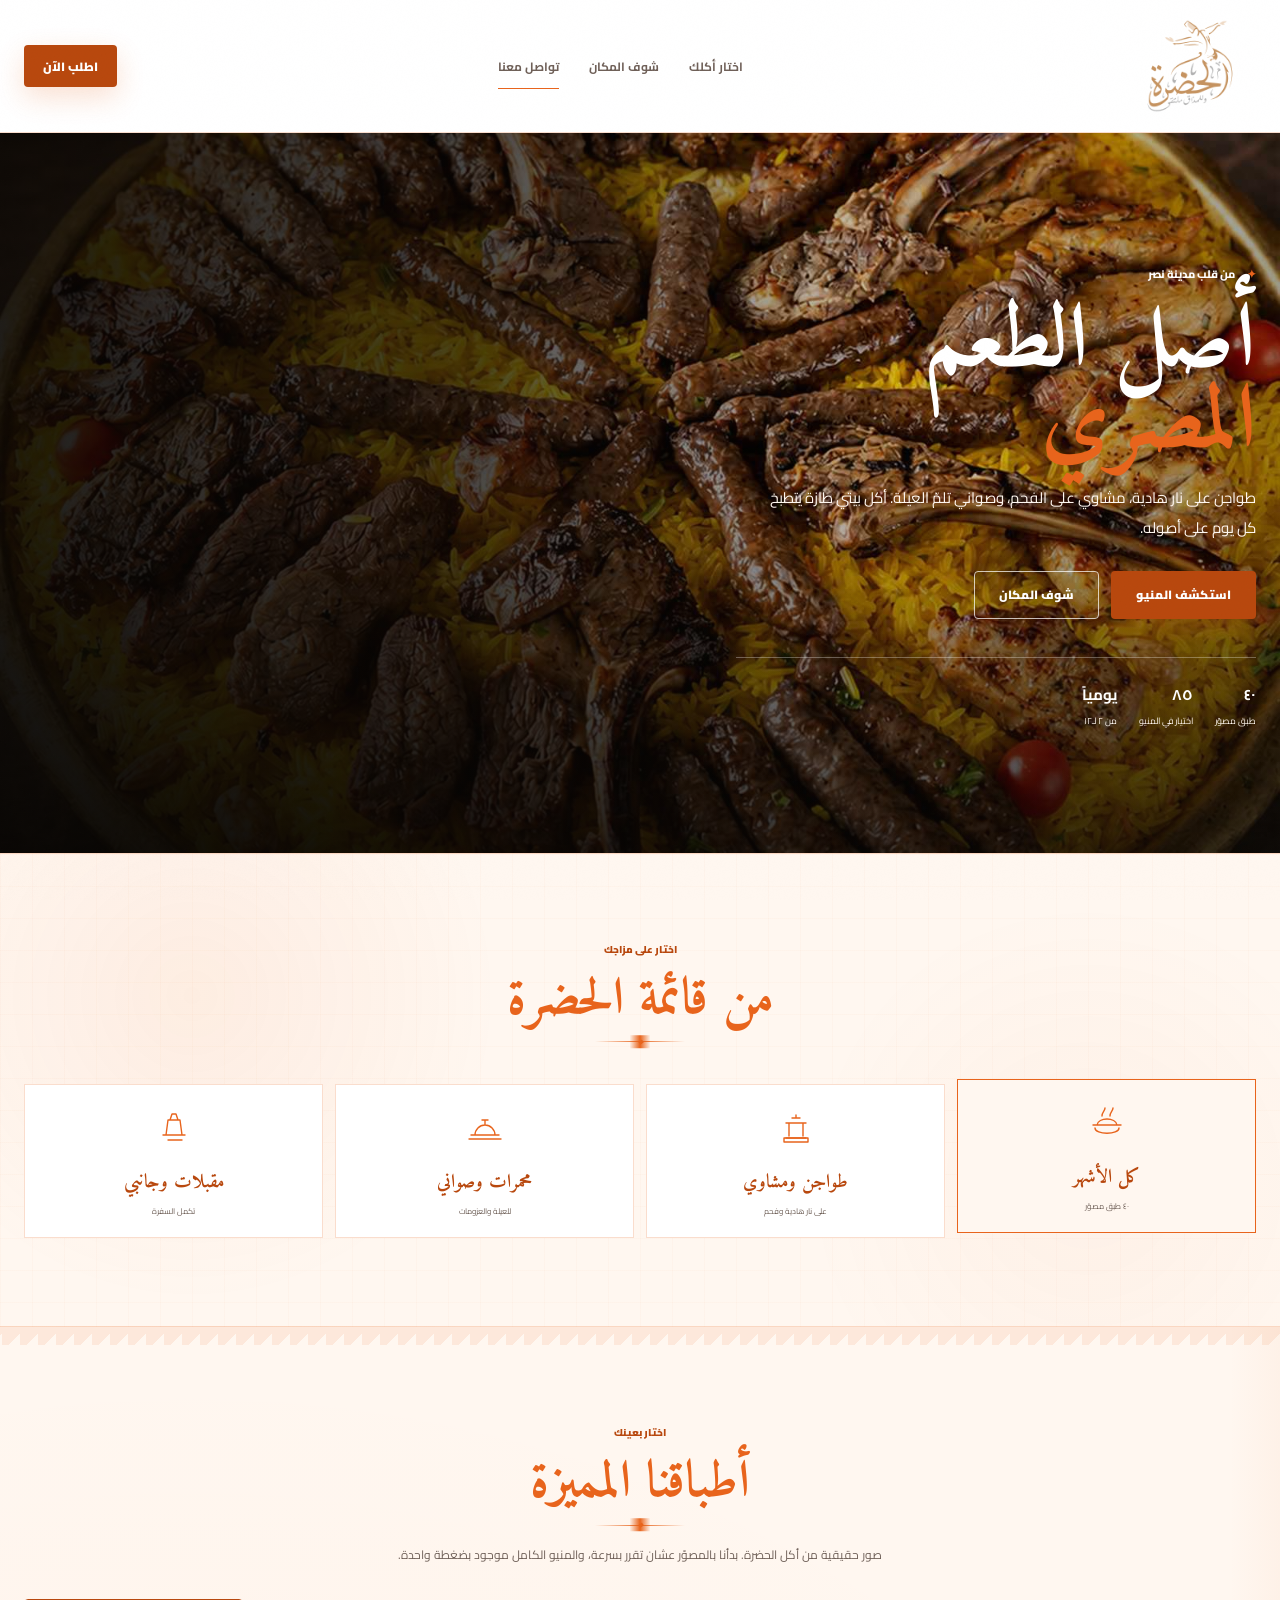
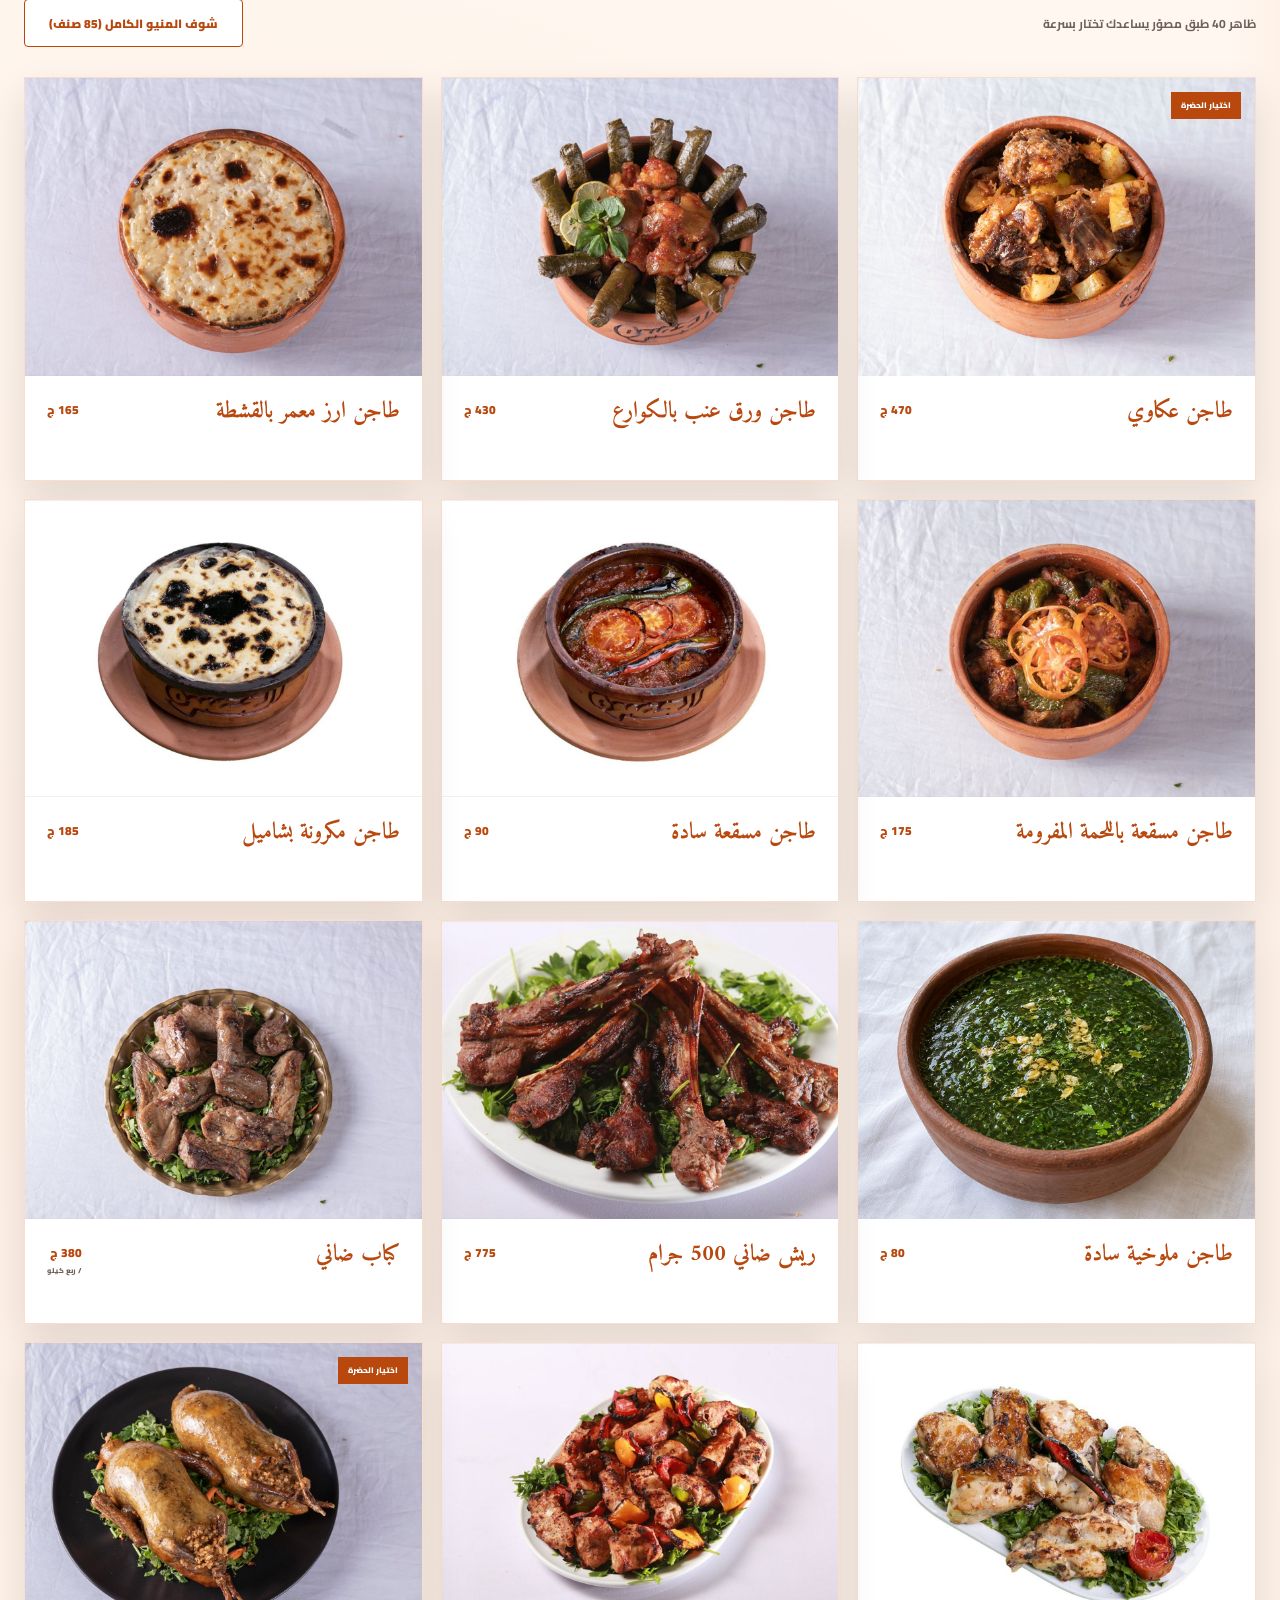
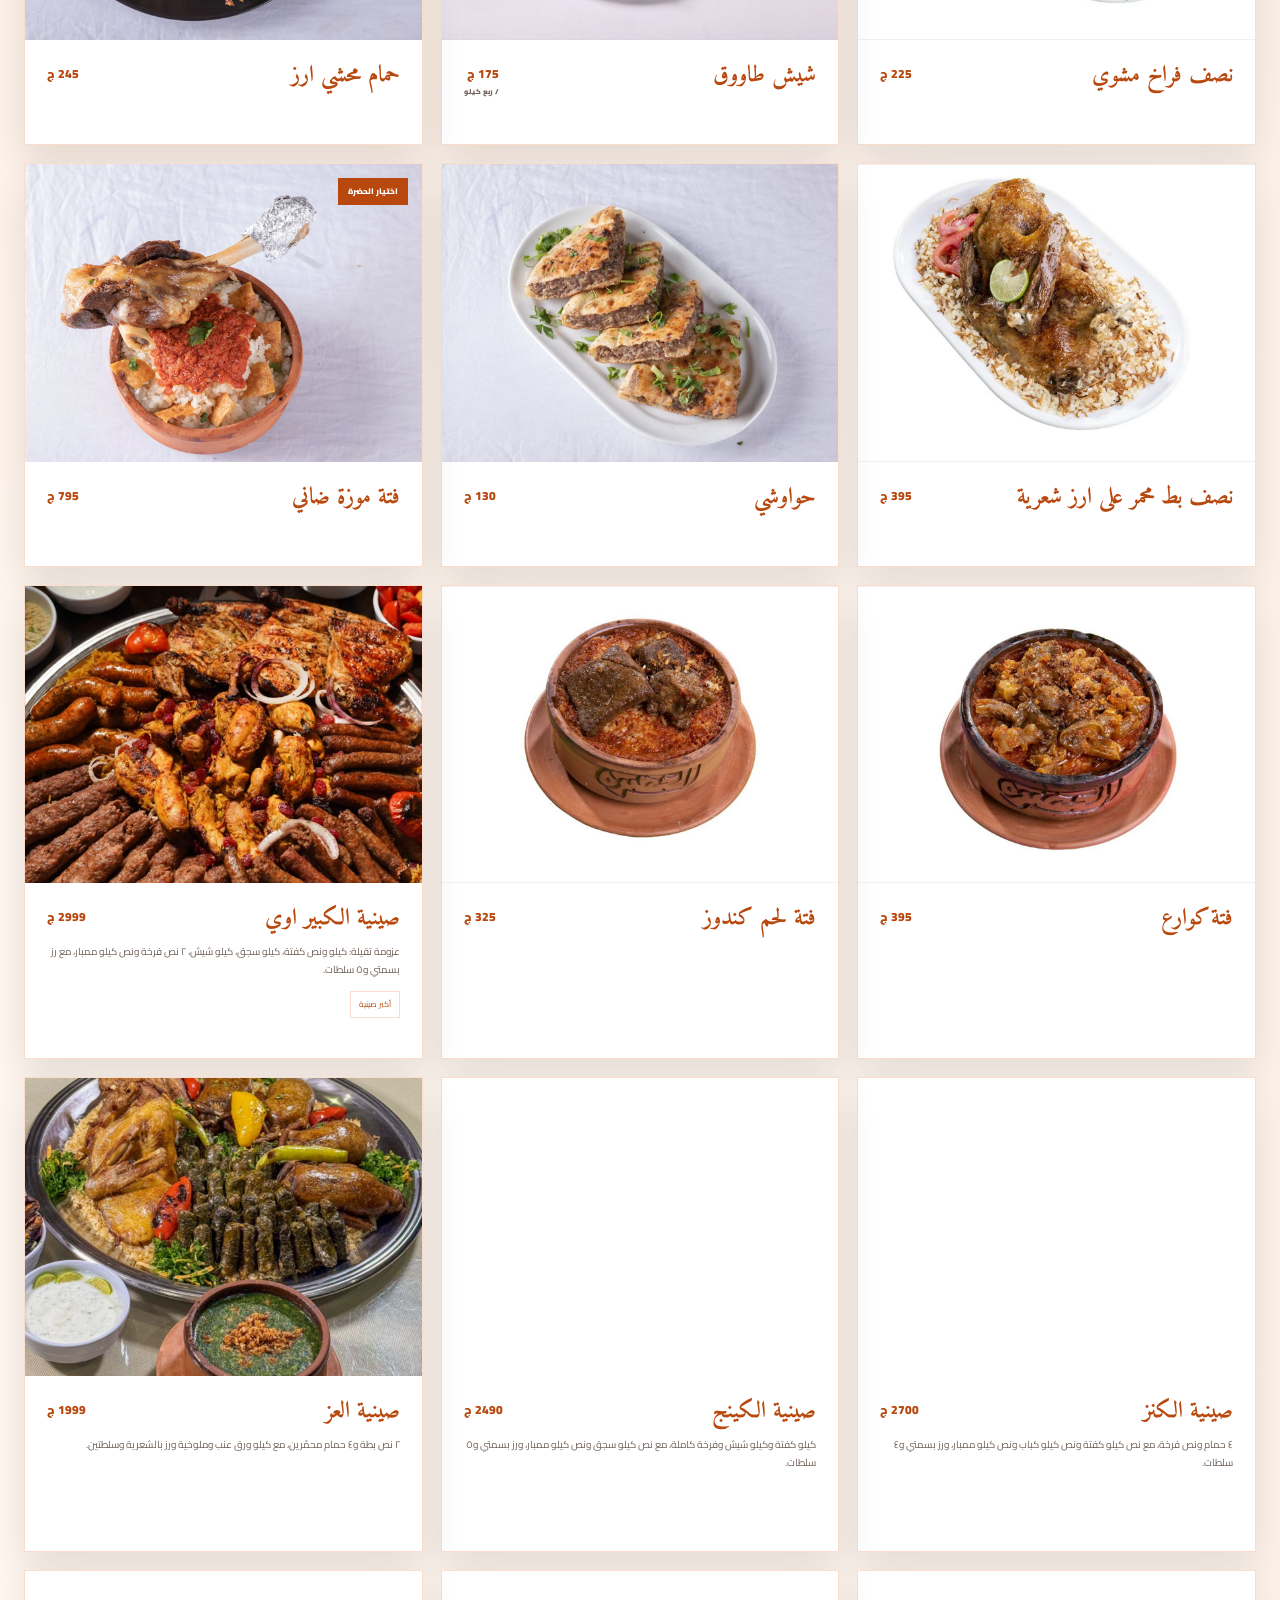
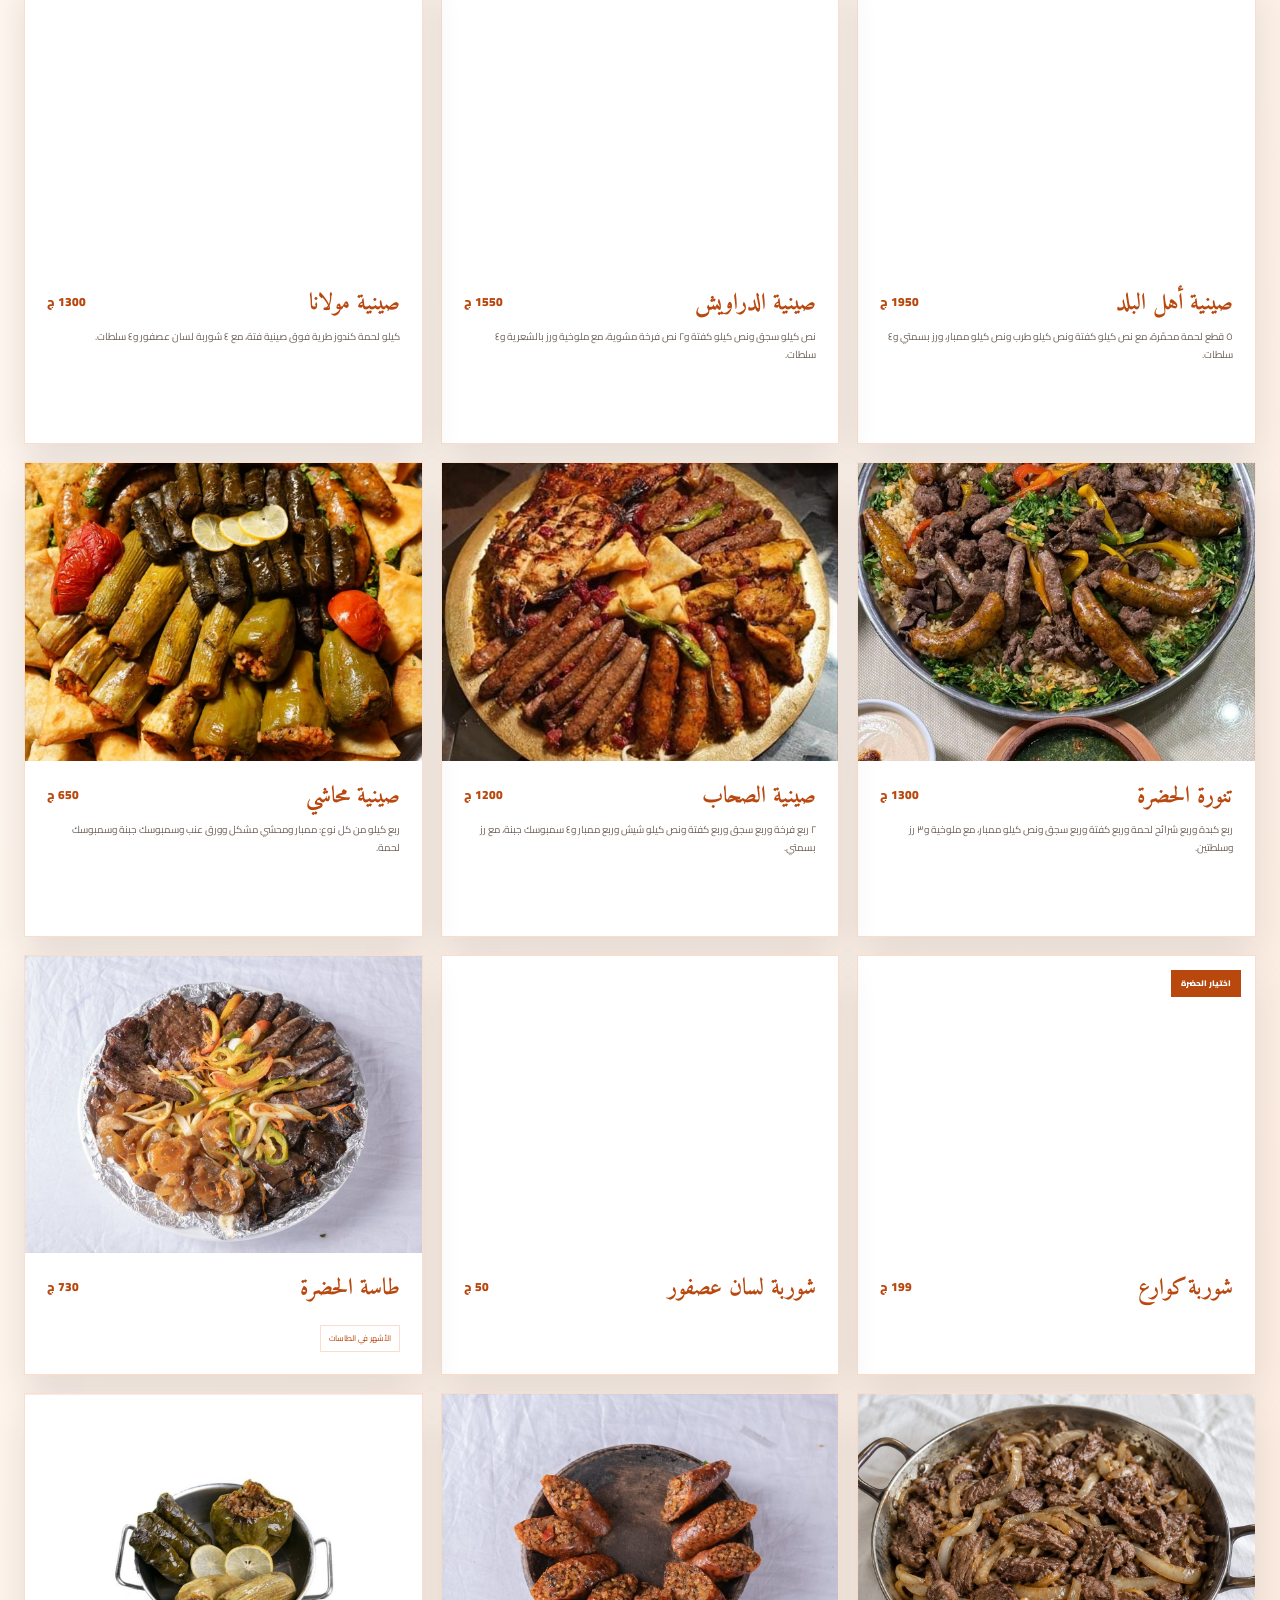
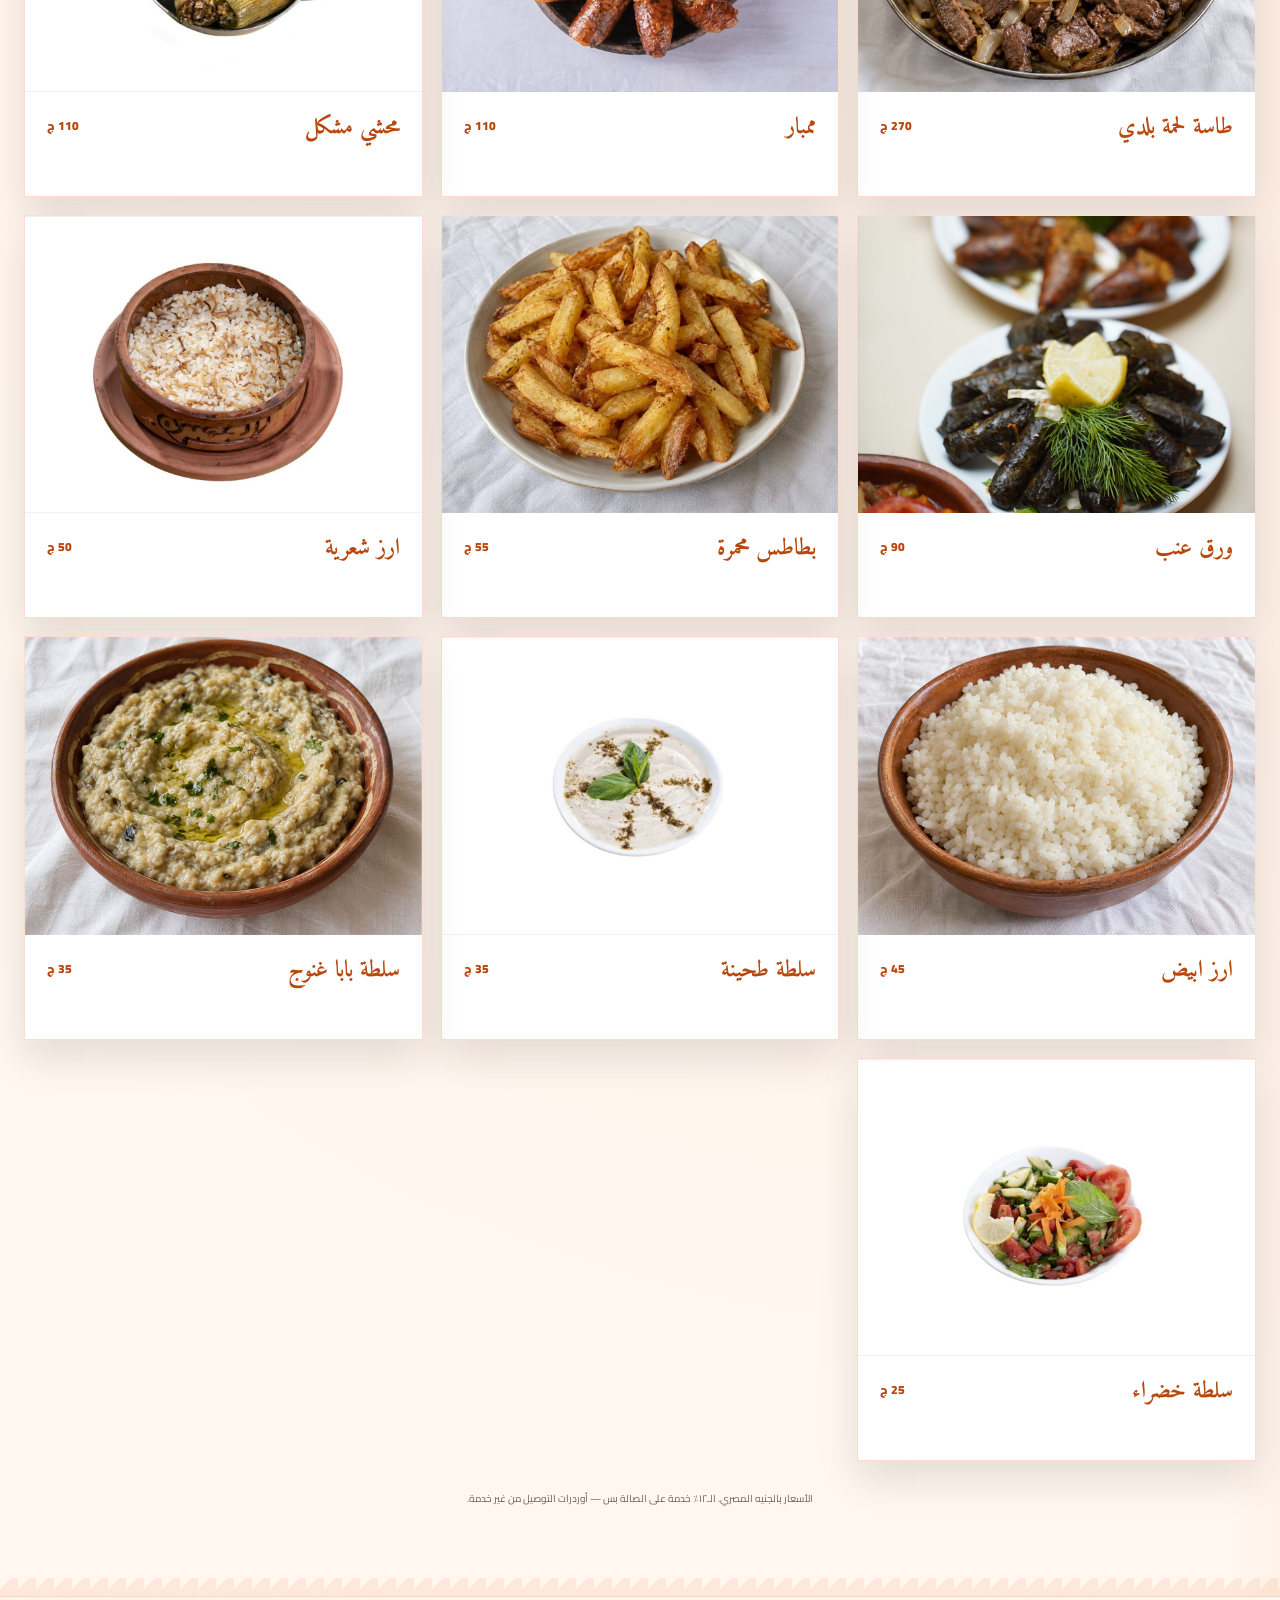
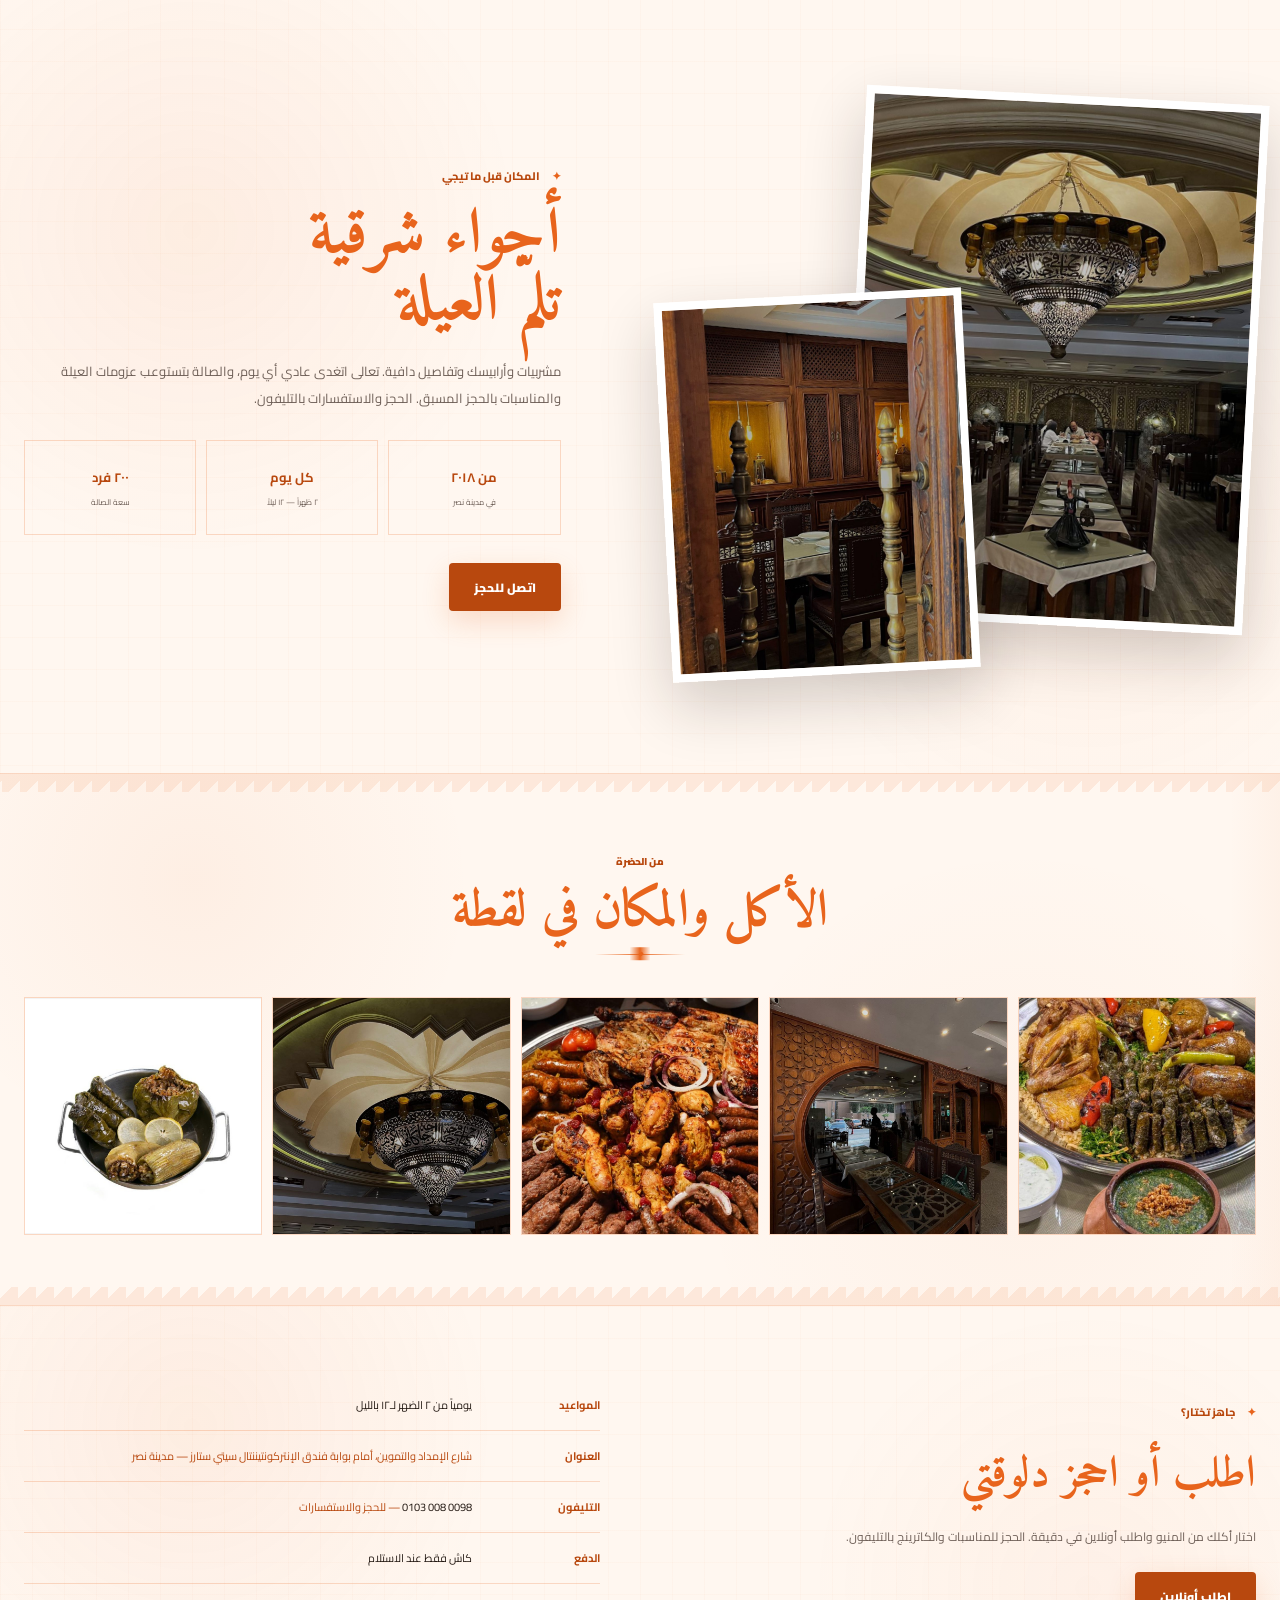
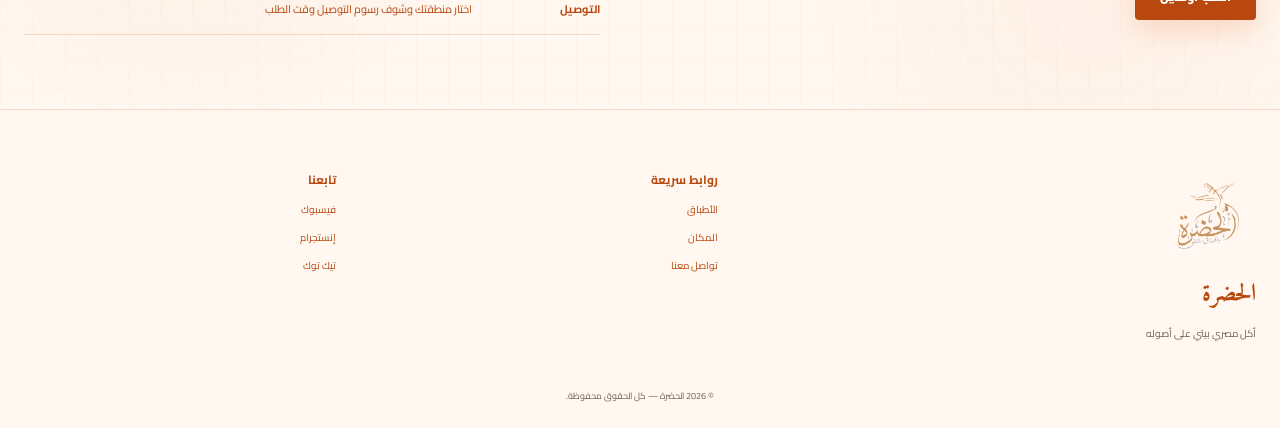
==== commit b111dace: "تحديث الموقع — 2026-09-20 16:50" ====
--- a/index.html
+++ b/index.html
@@ -107,7 +107,7 @@
           <a class="ghost-button" href="#hall">شوف المكان</a>
         </div>
         <div class="hero-trust" aria-label="معلومات سريعة">
-          <span><b>٣٤</b> طبق مصوّر</span>
+          <span><b>٤٠</b> طبق مصوّر</span>
           <span><b>٨٥</b> اختيار في المنيو</span>
           <span><b>يومياً</b> من ٢ لـ١٢</span>
         </div>
@@ -126,7 +126,7 @@
         <div class="category-grid tabs" role="tablist" aria-label="أقسام المنيو">
           <button class="category tab" role="tab" aria-selected="true" data-group="popular">
             <svg viewBox="0 0 48 48" aria-hidden="true"><path d="M12 30c0 7 24 7 24 0M10 27h28M14 27c1-8 19-8 20 0"/><path d="M19 18c0-4 3-5 3-8M27 18c0-4 3-5 3-8"/></svg>
-            <b>كل الأشهر</b><small>٣٤ طبق مصوّر</small>
+            <b>كل الأشهر</b><small>٤٠ طبق مصوّر</small>
           </button>
           <button class="category tab" role="tab" aria-selected="false" data-group="classics">
             <svg viewBox="0 0 48 48" aria-hidden="true"><path d="M14 35h20M17 33V20h14v13M14 20h20M20 15h8M24 15v-3"/><path d="M12 35h24v4H12z"/></svg>
@@ -247,99 +247,99 @@
    ============================================================================ */
 const MENU = {
   tajin: [
-    { n: "طاجن عكاوي", d: "عكاوي بقري مع خلطة الحضرة، بصل، طماطم، وبطاطس.", p: 470, star: true, img: "dish-tagen-okawi.jpg" },
-    { n: "طاجن ورق عنب بالكوارع", d: "ورق عنب محشو أرز خاص مع كوارع وصوص طماطم بالثوم.", p: 430, img: "dish-warak-enab-kawaree.jpg" },
-    { n: "طاجن ارز معمر باللحمة والقشطة", d: "أرز مصري بالقشطة ومكعبات لحم بقري بجوزة الطيب.", p: 390 },
-    { n: "طاجن ارز معمر بالحمام والقشطة", d: "أرز مصري بالقشطة وقطع الحمام بجوزة الطيب.", p: 305 },
-    { n: "طاجن ارز معمر بالفراخ والقشطة", d: "نفس الأرز المعمّر، بس بشرائح صدور الفراخ.", p: 270 },
-    { n: "طاجن ارز معمر بالقشطة", d: "أرز مصري متشرّب قشطة، بيتحمّر في الفرن لحد ما وشه يستوي.", p: 165, img: "dish-roz-moammar.jpg" },
-    { n: "طاجن لحمة بالبصل", d: "لحمة بتستوي على نار هادية مع بصل كتير لحد ما تبقى طرية.", p: 310 },
-    { n: "طاجن لسان عصفور باللحمة", d: "لسان عصفور في مرقة اللحمة، بيتحمّر في الفرن.", p: 270 },
-    { n: "طاجن مسقعة باللحمة المفرومة", d: "شرائح باذنجان مقلي بطبقات مع لحم مفروم وصوص طماطم.", p: 175, img: "dish-mosaqaa-lahma.jpg" },
-    { n: "طاجن مسقعة سادة", d: "شرائح باذنجان مقلي في صوص طماطم — نفس المسقعة من غير لحمة.", p: 90, img: "dish-mosaqaa-sada.jpg" },
-    { n: "طاجن مكرونة بشاميل", d: "مكرونة بالبشاميل، بتتحمّر لحد ما وشها يبقى دهبي.", p: 185, img: "dish-macarona-bechamel.jpg" },
-    { n: "طاجن ملوخية باللحمة", d: "ملوخية خضراء بالثوم والكزبرة، ومعاها قطع لحمة.", p: 320 },
-    { n: "طاجن ملوخية سادة", d: "ملوخية خضراء بالثوم والكزبرة.", p: 80 },
-    { n: "طاجن بامية باللحمة", d: "بامية في صوص طماطم مع قطع لحمة.", p: 330 },
-    { n: "طاجن بامية سادة", d: "بامية في صوص طماطم بالثوم.", p: 90 },
-    { n: "طاجن بطاطس باللحمة", d: "شرائح بطاطس في صوص طماطم مع قطع لحمة.", p: 320 },
-    { n: "طاجن بطاطس سادة", d: "شرائح بطاطس في صوص طماطم.", p: 75 },
-    { n: "طاجن بسلة باللحمة", d: "بسلة وجزر في صوص طماطم مع قطع لحمة.", p: 320 },
-    { n: "طاجن بسلة بالجزر", d: "بسلة وجزر مكعبات في صوص طماطم.", p: 85 }
+    { n: "طاجن عكاوي", d: "عكاوي طرية مستوية على مهل، مع بصل وبطاطس متشرّبين الصوص.", p: 470, star: true, img: "dish-tagen-okawi.jpg" },
+    { n: "طاجن ورق عنب بالكوارع", d: "ورق عنب متسبّك ومحشي رز متبّل، فوقه كوارع طرية وصوص طماطم بالثوم.", p: 430, img: "dish-warak-enab-kawaree.jpg" },
+    { n: "طاجن ارز معمر باللحمة والقشطة", d: "رز معمر كريمي بالقشطة، جواه مكعبات لحمة طرية ورشة جوزة الطيب.", p: 390 },
+    { n: "طاجن ارز معمر بالحمام والقشطة", d: "رز معمر كريمي بالقشطة وقطع حمام، داخل الفرن لحد ما ياخد وش دهبي.", p: 305 },
+    { n: "طاجن ارز معمر بالفراخ والقشطة", d: "رز معمر طري بالقشطة، مع شرائح فراخ ووش محمّر من الفرن.", p: 270 },
+    { n: "طاجن ارز معمر بالقشطة", d: "رز مصري كريمي بالقشطة، متحمّر في الفرن ووشه دهبي.", p: 165, img: "dish-roz-moammar.jpg" },
+    { n: "طاجن لحمة بالبصل", d: "قطع لحمة طرية مستوية بهدوء، وسط بصل كتير وصوص غني.", p: 310 },
+    { n: "طاجن لسان عصفور باللحمة", d: "لسان عصفور متشرّب مرقة اللحمة، مع قطع طرية ووش فرن محمّر.", p: 270 },
+    { n: "طاجن مسقعة باللحمة المفرومة", d: "باذنجان مقلي طري، لحمة مفرومة وصوص طماطم متسبّك في طاجن واحد.", p: 175, img: "dish-mosaqaa-lahma.jpg" },
+    { n: "طاجن مسقعة سادة", d: "باذنجان مقلي طري داخل صوص طماطم متسبّك بالثوم.", p: 90, img: "dish-mosaqaa-sada.jpg" },
+    { n: "طاجن مكرونة بشاميل", d: "مكرونة طرية تحت طبقة بشاميل كريمية، داخلة الفرن لحد ما وشها يحمر.", p: 185, img: "dish-macarona-bechamel.jpg" },
+    { n: "طاجن ملوخية باللحمة", d: "ملوخية خضرا بطشة الثوم والكزبرة، ومعاها قطع لحمة طرية.", p: 320 },
+    { n: "طاجن ملوخية سادة", d: "ملوخية خضرا بطشة ثوم وكزبرة واضحة، خفيفة وسخنة.", p: 80, img: "dish-molokheya-sada.jpg" },
+    { n: "طاجن بامية باللحمة", d: "بامية طرية مع قطع لحمة وصوص طماطم متسبّك.", p: 330 },
+    { n: "طاجن بامية سادة", d: "بامية طرية في صوص طماطم متسبّك بلمسة ثوم.", p: 90 },
+    { n: "طاجن بطاطس باللحمة", d: "بطاطس طرية مع قطع لحمة وصوص طماطم داخل طاجن سخن.", p: 320 },
+    { n: "طاجن بطاطس سادة", d: "بطاطس طرية متشرّبة صوص طماطم متسبّك.", p: 75 },
+    { n: "طاجن بسلة باللحمة", d: "بسلة وجزر مع قطع لحمة طرية في صوص طماطم بيتي.", p: 320 },
+    { n: "طاجن بسلة بالجزر", d: "بسلة حلوة وجزر مكعبات في صوص طماطم خفيف ومتسبّك.", p: 85 }
   ],
   grill: [
-    { n: "شواية الحضرة", d: "تشكيلة من الريش الضاني والكباب والكفتة والشيش طاووق — تتقدم مع أرز بسمتي و٤ سلطات.", p: 1800, tag: "الأشهر", star: true, img: "" },
-    { n: "موزة ضاني مع ارز بسمتي", d: "موزة ضاني مشوية على الفحم، وجنبها أرز بسمتي أصفر.", p: 795 },
-    { n: "ريش ضاني 500 جرام", d: "ريش ضاني بتتبيلة الحضرة الخاصة.", p: 775, img: "dish-rish-dany.jpg" },
-    { n: "كباب ضاني", d: "مكعبات لحم ضاني بلدي مشوية على الفحم.", p: 380, unit: "/ ربع كيلو", img: "dish-kabab-dany.jpg" },
-    { n: "طرب ضاني", d: "لحم مفروم ملفوف في الشحمة، بتسيح على الفحم وتدي طعم مميز.", p: 345 },
-    { n: "كباب وكفتة", d: "نص كباب ونص كفتة على الفحم — لو مش عارف تختار.", p: 340 },
-    { n: "نصف فراخ مسحب مع ارز بسمتي", d: "نص فرخة مسحّبة من العضم، مشوية ومعاها أرز بسمتي.", p: 325 },
-    { n: "كفتة ضاني", d: "لحم ضاني مفروم مشوي على السيخ.", p: 295, unit: "/ ربع كيلو" },
-    { n: "سجق", d: "سجق شرقي مشوي على الفحم.", p: 295 },
-    { n: "نصف فراخ مشوي", d: "نصف فرخة مشوية على الفحم.", p: 225, img: "dish-nos-farkha.jpg" },
-    { n: "صدور دجاج مشوية", d: "صدور فراخ متبّلة ومشوية على الفحم.", p: 195 },
-    { n: "شيش طاووق", d: "مكعبات صدور فراخ متبّلة ومشوية على الفحم.", p: 175, unit: "/ ربع كيلو", img: "dish-shish-tawook.jpg" }
+    { n: "شواية الحضرة", d: "ريش وكباب وكفتة وشيش طاووق على الفحم، مع رز بسمتي و٤ سلطات.", p: 1800, tag: "الأشهر", star: true, img: "" },
+    { n: "موزة ضاني مع ارز بسمتي", d: "موزة ضاني مشوية لحد ما تبقى طرية، على رز بسمتي أصفر.", p: 795 },
+    { n: "ريش ضاني 500 جرام", d: "ريش ضاني طرية بتتبيلة الحضرة، واخدة تحميرة الفحم.", p: 775, img: "dish-rish-dany.jpg" },
+    { n: "كباب ضاني", d: "مكعبات ضاني طرية ومتتبّلة، مشوية على الفحم لحد التحميرة.", p: 380, unit: "/ ربع كيلو", img: "dish-kabab-dany.jpg" },
+    { n: "طرب ضاني", d: "لحم ضاني مفروم ملفوف في الشحمة، مشوي وطري من جوه.", p: 345 },
+    { n: "كباب وكفتة", d: "كباب ضاني طري وكفتة متبّلة، الاتنين مشويين على الفحم.", p: 340 },
+    { n: "نصف فراخ مسحب مع ارز بسمتي", d: "نص فرخة مسحّبة ومتتبّلة، مشوية على الفحم مع رز بسمتي.", p: 325 },
+    { n: "كفتة ضاني", d: "كفتة ضاني متبّلة ومشوية على السيخ، طرية من جوه ومحمّرة بره.", p: 295, unit: "/ ربع كيلو" },
+    { n: "سجق", d: "سجق شرقي متبّل ومشوي على الفحم لحد ما ياخد تحميرة حلوة.", p: 295 },
+    { n: "نصف فراخ مشوي", d: "نص فرخة متبّلة ومشوية على الفحم، محمّرة بره وطرية جوه.", p: 225, img: "dish-nos-farkha.jpg" },
+    { n: "صدور دجاج مشوية", d: "صدور فراخ متبّلة ومشوية على الفحم لحد التحميرة.", p: 195 },
+    { n: "شيش طاووق", d: "مكعبات صدور فراخ متبّلة، مشوية على الفحم وطريّة من جوه.", p: 175, unit: "/ ربع كيلو", img: "dish-shish-tawook.jpg" }
   ],
   oven: [
-    { n: "حمام محشي ارز", d: "حمام محشو أرز مصري بالقرفة وجوزة الطيب — يتقدم مع بطاطس محمرة.", p: 245, star: true, img: "dish-hamam.jpg" },
-    { n: "حلة هبرة ضاني بورق العنب", d: "هبرة ضاني بتستوي في الحلة على مهل مع ورق العنب.", p: 820 },
-    { n: "حلة هبرة ضاني بالبطاطس", d: "هبرة ضاني بتستوي في الحلة على مهل مع البطاطس.", p: 795 },
-    { n: "حلة ريش ضاني بورق العنب", d: "ريش ضاني في الحلة مع ورق العنب.", p: 695 },
-    { n: "حلة ريش ضاني بالبطاطس", d: "ريش ضاني في الحلة مع البطاطس.", p: 670 },
-    { n: "نصف بط محمر على ورق عنب", d: "نص بطة محمّرة، متقدّمة على فرشة ورق عنب.", p: 425 },
-    { n: "نصف بط محمر على ارز شعرية", d: "نص بطة محمّرة مع أرز بالشعرية.", p: 395, img: "dish-half-duck.jpg" },
-    { n: "لحمة محمرة مع ارز شعرية", d: "شرائح لحم بقري متبّلة بالبصل والبهارات.", p: 295 },
-    { n: "نص فرخة محمرة مع ارز بالشعرية", d: "نص فرخة محمّرة في الفرن مع أرز بالشعرية.", p: 240 },
-    { n: "حواوشي", d: "لحم بقري مفروم مع بصل وفلفل وبهارات.", p: 130, img: "dish-hawawshi.jpg" }
+    { n: "حمام محشي ارز", d: "حمامة محشية رز متبّل بالقرفة وجوزة الطيب، محمّرة ومعاها بطاطس.", p: 245, star: true, img: "dish-hamam.jpg" },
+    { n: "حلة هبرة ضاني بورق العنب", d: "هبرة ضاني طرية مستوية على مهل، فوق ورق عنب متشرّب المرقة.", p: 820 },
+    { n: "حلة هبرة ضاني بالبطاطس", d: "هبرة ضاني طرية مستوية على مهل، مع بطاطس متشرّبة المرقة.", p: 795 },
+    { n: "حلة ريش ضاني بورق العنب", d: "ريش ضاني طرية في الحلة، فوق ورق عنب متسبّك ومتشرّب الطعم.", p: 695 },
+    { n: "حلة ريش ضاني بالبطاطس", d: "ريش ضاني طرية في الحلة، مع بطاطس مستوية في المرقة.", p: 670 },
+    { n: "نصف بط محمر على ورق عنب", d: "نص بطة محمّرة بجلد دهبي، على فرشة ورق عنب متسبّك.", p: 425 },
+    { n: "نصف بط محمر على ارز شعرية", d: "نص بطة محمّرة بجلد دهبي، مع رز مصري بالشعرية.", p: 395, img: "dish-half-duck.jpg" },
+    { n: "لحمة محمرة مع ارز شعرية", d: "شرائح لحمة طرية ومحمّرة بالبصل والبهارات، مع رز بالشعرية.", p: 295 },
+    { n: "نص فرخة محمرة مع ارز بالشعرية", d: "نص فرخة محمّرة في الفرن، مع رز بالشعرية متشرّب الطعم.", p: 240 },
+    { n: "حواوشي", d: "عيش بلدي محشي لحمة مفرومة بالبصل والفلفل، محمّر ومقرمش.", p: 130, img: "dish-hawawshi.jpg" }
   ],
   fatteh: [
-    { n: "فتة موزة ضاني", d: "موزة مشوية مع أرز أبيض وعيش مقرمش بالثوم وصوص الفتة بالطماطم.", p: 795, star: true, img: "dish-fatta-moza.jpg" },
-    { n: "فتة هبرة ضاني", d: "هبرة ضاني على فتة بالعيش المحمّص بالثوم وصوص الفتة.", p: 795 },
-    { n: "فتة كوارع", d: "كوارع بقري مع أرز أبيض وعيش مقرمش بالثوم وصوص الفتة بالخل.", p: 395, img: "dish-fatta-kawaree.jpg" },
-    { n: "فتة لحم كندوز", d: "لحم بقري بلدي مع أرز أبيض وعيش مقرمش بالثوم وصوص الفتة.", p: 325, img: "dish-fatta-kandoz.jpg" },
-    { n: "صينية الكبير اوي", d: "كيلو ونص كفتة، كيلو سجق، كيلو شيش طاووق، ٢ نص فراخ مشوي، ونص كيلو ممبار — مع أرز بسمتي بالزبيب و٥ سلطات.", p: 2999, tag: "أكبر صينية", img: "dish-sinia-kebir.jpg" },
-    { n: "صينية الكنز", d: "٤ حمام محمر، نص فرخة مشوية، نص كيلو كفتة، نص كيلو كباب، ونص كيلو ممبار — مع أرز بسمتي بالزبيب و٤ سلطات.", p: 2700, img: "dish-sinia-kanz.jpg" },
-    { n: "صينية العمدة", d: "بطة محمرة كاملة، فرخة مشوية، نص كيلو كفتة، نص كيلو سجق، ونص كيلو ممبار — مع أرز بسمتي بالزبيب و٤ سلطات.", p: 2550 },
-    { n: "صينية الكينج", d: "كيلو كفتة، فرخة مشوية كاملة، كيلو شيش طاووق، نص كيلو سجق، ونص كيلو ممبار — مع أرز بسمتي بالزبيب و٥ سلطات.", p: 2490, img: "dish-sinia-king.jpg" },
-    { n: "صينية العز", d: "٢ نص بط محمر و٤ فرد حمام، مع كيلو ورق عنب، ملوخية، أرز بالشعرية، وسلطتين.", p: 1999, img: "dish-sinia-ezz.jpg" },
-    { n: "صينية أهل البلد", d: "٥ قطع لحمة محمرة، نص كيلو كفتة، نص كيلو طرب، ونص كيلو ممبار — على أرز بسمتي مع ٤ سلطات.", p: 1950, img: "dish-sinia-ahl-elbalad.jpg" },
-    { n: "صينية العيلة", d: "نص كيلو كفتة، ٤ أرباع فراخ، نص كيلو ممبار، ربع شيش طاووق، ربع سجق، و٤ سمبوسك جبنة — مع أرز بسمتي بالزبيب و٣ سلطات.", p: 1650 },
-    { n: "صينية الدراويش", d: "نص كيلو سجق، نص كيلو كفتة، و٢ نص فراخ مشوية — مع ملوخية وأرز بالشعرية و٤ سلطات.", p: 1550, img: "dish-sinia-darawish.jpg" },
-    { n: "صينية مولانا", d: "كيلو لحم كندوز على صينية فتة، مع ٤ شوربة لسان عصفور و٤ سلطات.", p: 1300, img: "dish-sinia-mawlana.jpg" },
-    { n: "تنورة الحضرة", d: "ربع كبدة، ربع لحم شرائح، ربع كفتة، ربع سجق، ونص كيلو ممبار محمّرين — مع ملوخية و٣ أرز بالشعرية وسلطتين.", p: 1300, img: "dish-tanoura-hadra.jpg" },
-    { n: "صينية الصحاب", d: "٢ ربع فرخة، ربع كيلو سجق، ربع كيلو كفتة، نص كيلو شيش طاووق، ربع ممبار، و٤ سمبوسك جبنة — مع أرز بسمتي بالزبيب.", p: 1200, img: "dish-sinia-so7ab.jpg" },
-    { n: "صينية محاشي", d: "ربع كيلو من كل نوع: ممبار، محشي مشكل، ورق عنب، سمبوسك جبنة، وسمبوسك لحمة.", p: 650, img: "dish-sinia-mahashi.jpg" }
+    { n: "فتة موزة ضاني", d: "موزة ضاني طرية فوق فتة رز وعيش محمّص، بصوص طماطم وثوم.", p: 795, star: true, img: "dish-fatta-moza.jpg" },
+    { n: "فتة هبرة ضاني", d: "هبرة ضاني طرية فوق فتة رز وعيش محمّص وصوص ثوم.", p: 795 },
+    { n: "فتة كوارع", d: "كوارع طرية فوق فتة رز وعيش محمّص، بصوص الخل والثوم.", p: 395, img: "dish-fatta-kawaree.jpg" },
+    { n: "فتة لحم كندوز", d: "لحمة كندوز طرية فوق فتة رز وعيش محمّص وصوص الثوم.", p: 325, img: "dish-fatta-kandoz.jpg" },
+    { n: "صينية الكبير اوي", d: "عزومة تقيلة: كيلو ونص كفتة، كيلو سجق، كيلو شيش، ٢ نص فرخة ونص كيلو ممبار، مع رز بسمتي و٥ سلطات.", p: 2999, tag: "أكبر صينية", img: "dish-sinia-kebir.jpg" },
+    { n: "صينية الكنز", d: "٤ حمام ونص فرخة، مع نص كيلو كفتة ونص كيلو كباب ونص كيلو ممبار، ورز بسمتي و٤ سلطات.", p: 2700, img: "dish-sinia-kanz.jpg" },
+    { n: "صينية العمدة", d: "بطة كاملة وفرخة مشوية، مع نص كيلو كفتة ونص كيلو سجق ونص كيلو ممبار، ورز بسمتي و٤ سلطات.", p: 2550 },
+    { n: "صينية الكينج", d: "كيلو كفتة وكيلو شيش وفرخة كاملة، مع نص كيلو سجق ونص كيلو ممبار، ورز بسمتي و٥ سلطات.", p: 2490, img: "dish-sinia-king.jpg" },
+    { n: "صينية العز", d: "٢ نص بطة و٤ حمام محمّرين، مع كيلو ورق عنب وملوخية ورز بالشعرية وسلطتين.", p: 1999, img: "dish-sinia-ezz.jpg" },
+    { n: "صينية أهل البلد", d: "٥ قطع لحمة محمّرة، مع نص كيلو كفتة ونص كيلو طرب ونص كيلو ممبار، ورز بسمتي و٤ سلطات.", p: 1950, img: "dish-sinia-ahl-elbalad.jpg" },
+    { n: "صينية العيلة", d: "نص كيلو كفتة و٤ أرباع فراخ ونص كيلو ممبار، مع ربع شيش وربع سجق و٤ سمبوسك جبنة، ورز بسمتي و٣ سلطات.", p: 1650 },
+    { n: "صينية الدراويش", d: "نص كيلو سجق ونص كيلو كفتة و٢ نص فرخة مشوية، مع ملوخية ورز بالشعرية و٤ سلطات.", p: 1550, img: "dish-sinia-darawish.jpg" },
+    { n: "صينية مولانا", d: "كيلو لحمة كندوز طرية فوق صينية فتة، مع ٤ شوربة لسان عصفور و٤ سلطات.", p: 1300, img: "dish-sinia-mawlana.jpg" },
+    { n: "تنورة الحضرة", d: "ربع كبدة وربع شرائح لحمة وربع كفتة وربع سجق ونص كيلو ممبار، مع ملوخية و٣ رز وسلطتين.", p: 1300, img: "dish-tanoura-hadra.jpg" },
+    { n: "صينية الصحاب", d: "٢ ربع فرخة وربع سجق وربع كفتة ونص كيلو شيش وربع ممبار و٤ سمبوسك جبنة، مع رز بسمتي.", p: 1200, img: "dish-sinia-so7ab.jpg" },
+    { n: "صينية محاشي", d: "ربع كيلو من كل نوع: ممبار ومحشي مشكل وورق عنب وسمبوسك جبنة وسمبوسك لحمة.", p: 650, img: "dish-sinia-mahashi.jpg" }
   ],
   starter: [
-    { n: "شوربة كوارع", d: "مرقة كوارع مع قطع الكوارع.", p: 199, star: true },
-    { n: "شوربة لسان عصفور", d: "لسان عصفور في مرقة فراخ.", p: 50, img: "dish-shorbet-lesan.jpg" },
-    { n: "طاسة الحضرة", d: "تشكيلة الكبدة البقري وشرائح اللحم مع السجق وخلطة الحضرة المميزة.", p: 730, tag: "الأشهر في الطاسات", img: "dish-tasa-hadra.jpg" },
-    { n: "طاسة لحمة بلدي", d: "لحمة بلدي بتتحمّر في الطاسة مع البصل والتوابل.", p: 270 },
-    { n: "طاسة كبدة بلدي", d: "كبدة بلدي في الطاسة مع الفلفل والتوابل.", p: 250 },
-    { n: "طاسة سجق بلدي", d: "سجق بلدي بيتسوّى في الطاسة بصوص الطماطم.", p: 250 },
-    { n: "مقبلات مشكلة", d: "ورق عنب، ممبار، سمبوسك جبنة، وسمبوسك لحمة.", p: 350 },
-    { n: "جلاش باللحمة المفرومة", d: "ورق جلاش محشو لحمة مفرومة، بيتخبز لحد ما يقرمش.", p: 250 },
-    { n: "ممبار", d: "ممبار محشو أرز مصري متبّل.", p: 110, img: "dish-momabar.jpg" },
-    { n: "محشي مشكل", d: "أرز مصري في كوسة وباذنجان وفلفل رومي.", p: 110, img: "dish-mahshi-meshakel.jpg" },
-    { n: "سمبوسك لحمة", d: "سمبوسك مقلي محشو لحم مفروم.", p: 95 },
-    { n: "ورق عنب", d: "أرز مصري متبّل بالشبت والبقدونس والطماطم.", p: 90, img: "dish-warak-enab.jpg" },
-    { n: "سمبوسك جبنة", d: "سمبوسك مقلي محشو جبنة.", p: 75 },
-    { n: "ارز بسمتي بالزبيب", d: "أرز بسمتي أصفر بالزبيب.", p: 75 },
-    { n: "فتة سادة", d: "أرز أبيض وعيش محمّص بالثوم وصوص الفتة.", p: 75 },
-    { n: "مكرونة بالصلصة", d: "مكرونة في صلصة طماطم.", p: 65 },
-    { n: "بطاطس محمرة", d: "بطاطس مقلية ببهارات الحضرة.", p: 55 },
-    { n: "ارز شعرية", d: "أرز مصري بالشعرية المحمّرة بالزبدة.", p: 50, img: "dish-roz-sheireya.jpg" },
-    { n: "ارز ابيض", d: "أرز مصري أبيض.", p: 45 },
-    { n: "سلطة طحينة", d: "طحينة بالثوم والليمون والكمون.", p: 35, img: "dish-salata-tehina.jpg" },
-    { n: "سلطة بابا غنوج", d: "باذنجان مشوي بالطحينة والثوم.", p: 35 },
-    { n: "سلطة زبادي", d: "زبادي بالخيار والنعناع.", p: 35 },
-    { n: "باذنجان مخلل", d: "باذنجان محشو ومخلّل.", p: 30 },
-    { n: "سلطة خضراء", d: "طماطم وخيار وخضار طازة.", p: 25, img: "dish-salata-khadra.jpg" },
-    { n: "طرشي", d: "مخلل مشكّل.", p: 25 },
-    { n: "طماطم متبلة", d: "طماطم متبّلة بالكزبرة والليمون.", p: 25 },
-    { n: "دقوس", d: "صوص طماطم حار بالكزبرة والكمون.", p: 25 },
-    { n: "عيش محمص على الفحم", d: "عيش بلدي متحمّص على الفحم.", p: 20 }
+    { n: "شوربة كوارع", d: "مرقة كوارع غنية وسخنة، فيها قطع كوارع طرية.", p: 199, star: true, img: "dish-shorbet-kawaree.jpg" },
+    { n: "شوربة لسان عصفور", d: "لسان عصفور طري في مرقة فراخ دافية ومظبوطة.", p: 50, img: "dish-shorbet-lesan.jpg" },
+    { n: "طاسة الحضرة", d: "كبدة بقري وشرائح لحمة وسجق، متحمّرين مع بعض في طاسة واحدة.", p: 730, tag: "الأشهر في الطاسات", img: "dish-tasa-hadra.jpg" },
+    { n: "طاسة لحمة بلدي", d: "شرائح لحمة بلدي طرية، متحمّرة في الطاسة مع بصل وتوابل.", p: 270, img: "dish-tasa-lahma.jpg" },
+    { n: "طاسة كبدة بلدي", d: "كبدة بلدي متحمّرة في الطاسة مع فلفل وتوابل مظبوطة.", p: 250 },
+    { n: "طاسة سجق بلدي", d: "سجق بلدي متحمّر في الطاسة، داخل صوص طماطم متسبّك.", p: 250 },
+    { n: "مقبلات مشكلة", d: "طبق يجمع ورق العنب والممبار وسمبوسك الجبنة واللحمة.", p: 350 },
+    { n: "جلاش باللحمة المفرومة", d: "طبقات جلاش مورّقة ومقرمشة، جواها لحمة مفرومة متبّلة.", p: 250 },
+    { n: "ممبار", d: "ممبار محشي رز مصري متبّل، متحمّر وخفيف القرمشة.", p: 110, img: "dish-momabar.jpg" },
+    { n: "محشي مشكل", d: "كوسة وباذنجان وفلفل محشيين رز مصري متبّل ومستويين على مهل.", p: 110, img: "dish-mahshi-meshakel.jpg" },
+    { n: "سمبوسك لحمة", d: "سمبوسك مقرمش بحشوة لحمة مفرومة متبّلة.", p: 95 },
+    { n: "ورق عنب", d: "ورق عنب طري ومحشي رز متبّل بالشبت والبقدونس والطماطم.", p: 90, img: "dish-warak-enab.jpg" },
+    { n: "سمبوسك جبنة", d: "سمبوسك مقرمش بحشوة جبنة سخنة من جوه.", p: 75 },
+    { n: "ارز بسمتي بالزبيب", d: "رز بسمتي مفلفل، متبّل بخفة ومعاه زبيب حلو.", p: 75 },
+    { n: "فتة سادة", d: "رز أبيض وعيش محمّص مقرمش، مع صوص الفتة بالثوم.", p: 75 },
+    { n: "مكرونة بالصلصة", d: "مكرونة متقلّبة في صلصة طماطم حمراء متسبّكة.", p: 65 },
+    { n: "بطاطس محمرة", d: "بطاطس متحمّرة دهبي، سخنة وعليها بهارات الحضرة.", p: 55, img: "dish-batates-mohamara.jpg" },
+    { n: "ارز شعرية", d: "رز مصري مفلفل بشعرية متحمّرة ولمسة زبدة.", p: 50, img: "dish-roz-sheireya.jpg" },
+    { n: "ارز ابيض", d: "رز مصري أبيض، طري ومفلفل جنب أي طاجن.", p: 45, img: "dish-roz-abyad.jpg" },
+    { n: "سلطة طحينة", d: "طحينة كريمية بطعم الثوم والليمون ورشة كمون.", p: 35, img: "dish-salata-tehina.jpg" },
+    { n: "سلطة بابا غنوج", d: "باذنجان مشوي بطعم الدخان، مهروس مع طحينة وثوم.", p: 35, img: "dish-baba-ghanoug.jpg" },
+    { n: "سلطة زبادي", d: "زبادي بارد بالخيار والنعناع، خفيف جنب المشويات.", p: 35 },
+    { n: "باذنجان مخلل", d: "باذنجان طري ومحشي تتبيلة حادقة تفتح النفس.", p: 30 },
+    { n: "سلطة خضراء", d: "طماطم وخيار وخضار طازة، بتتبيلة خفيفة ومنعشة.", p: 25, img: "dish-salata-khadra.jpg" },
+    { n: "طرشي", d: "تشكيلة مخلل حادق ومقرمش جنب الأكل.", p: 25 },
+    { n: "طماطم متبلة", d: "طماطم طازة بتتبيلة كزبرة ولمسة ليمون.", p: 25 },
+    { n: "دقوس", d: "صوص طماطم حار بالكزبرة والكمون، للرز والمشويات.", p: 25 },
+    { n: "عيش محمص على الفحم", d: "عيش بلدي واخد تحميرة الفحم وقرمشة خفيفة.", p: 20 }
   ]
 };
 
@@ -366,7 +366,8 @@
   const allItems = groupItems(group);
   const visibleItems = fullMenu ? allItems : allItems.filter(function (i) { return i.img; });
   grid.innerHTML = visibleItems.map(function (i) {
-    return '<article class="dish-card ' + (i.star ? 'is-star ' : '') + (i.img ? 'has-media' : 'no-media') + '">' +
+    const showDescription = i.d && (i.n.indexOf("صينية ") === 0 || i.n === "تنورة الحضرة");
+    return '<article class="dish-card ' + (i.star ? 'is-star ' : '') + (i.img ? 'has-media ' : 'no-media ') + (showDescription ? 'has-description' : 'name-only') + '">' +
       (i.img
         ? '<figure class="dish-media"><img src="img/' + i.img + '" alt="' + i.n + '" loading="lazy" decoding="async"></figure>'
         : '') +
@@ -375,7 +376,7 @@
           '<h3>' + i.n + '</h3>' +
           '<span class="price">' + i.p + ' ج' + (i.unit ? '<small>' + i.unit + '</small>' : '') + '</span>' +
         '</div>' +
-        (i.d ? '<p>' + i.d + '</p>' : '') +
+        (showDescription ? '<p>' + i.d + '</p>' : '') +
         (i.tag ? '<span class="tag">' + i.tag + '</span>' : '') +
       '</div>' +
     '</article>';
@@ -449,4 +450,3 @@
 </script>
 </body>
 </html>
-
--- a/style.css
+++ b/style.css
@@ -94,6 +94,7 @@
 .dish-card .price small { display: block; color: var(--muted); font-size: 7px; }
 .dish-card .tag { display: inline-block; margin-top: 12px; padding: 5px 8px; border: 1px solid var(--line); color: var(--orange-deep); font-size: 8px; }
 .dish-card.no-media .dish-card-body { min-height: 142px; }
+.dish-card.name-only .dish-card-body { min-height: 104px; }
 .dish-card.no-media { box-shadow: none; background: var(--surface); }
 .menu-note { margin: 28px 0 0; color: var(--muted); font-size: 10px; text-align: center; }
 
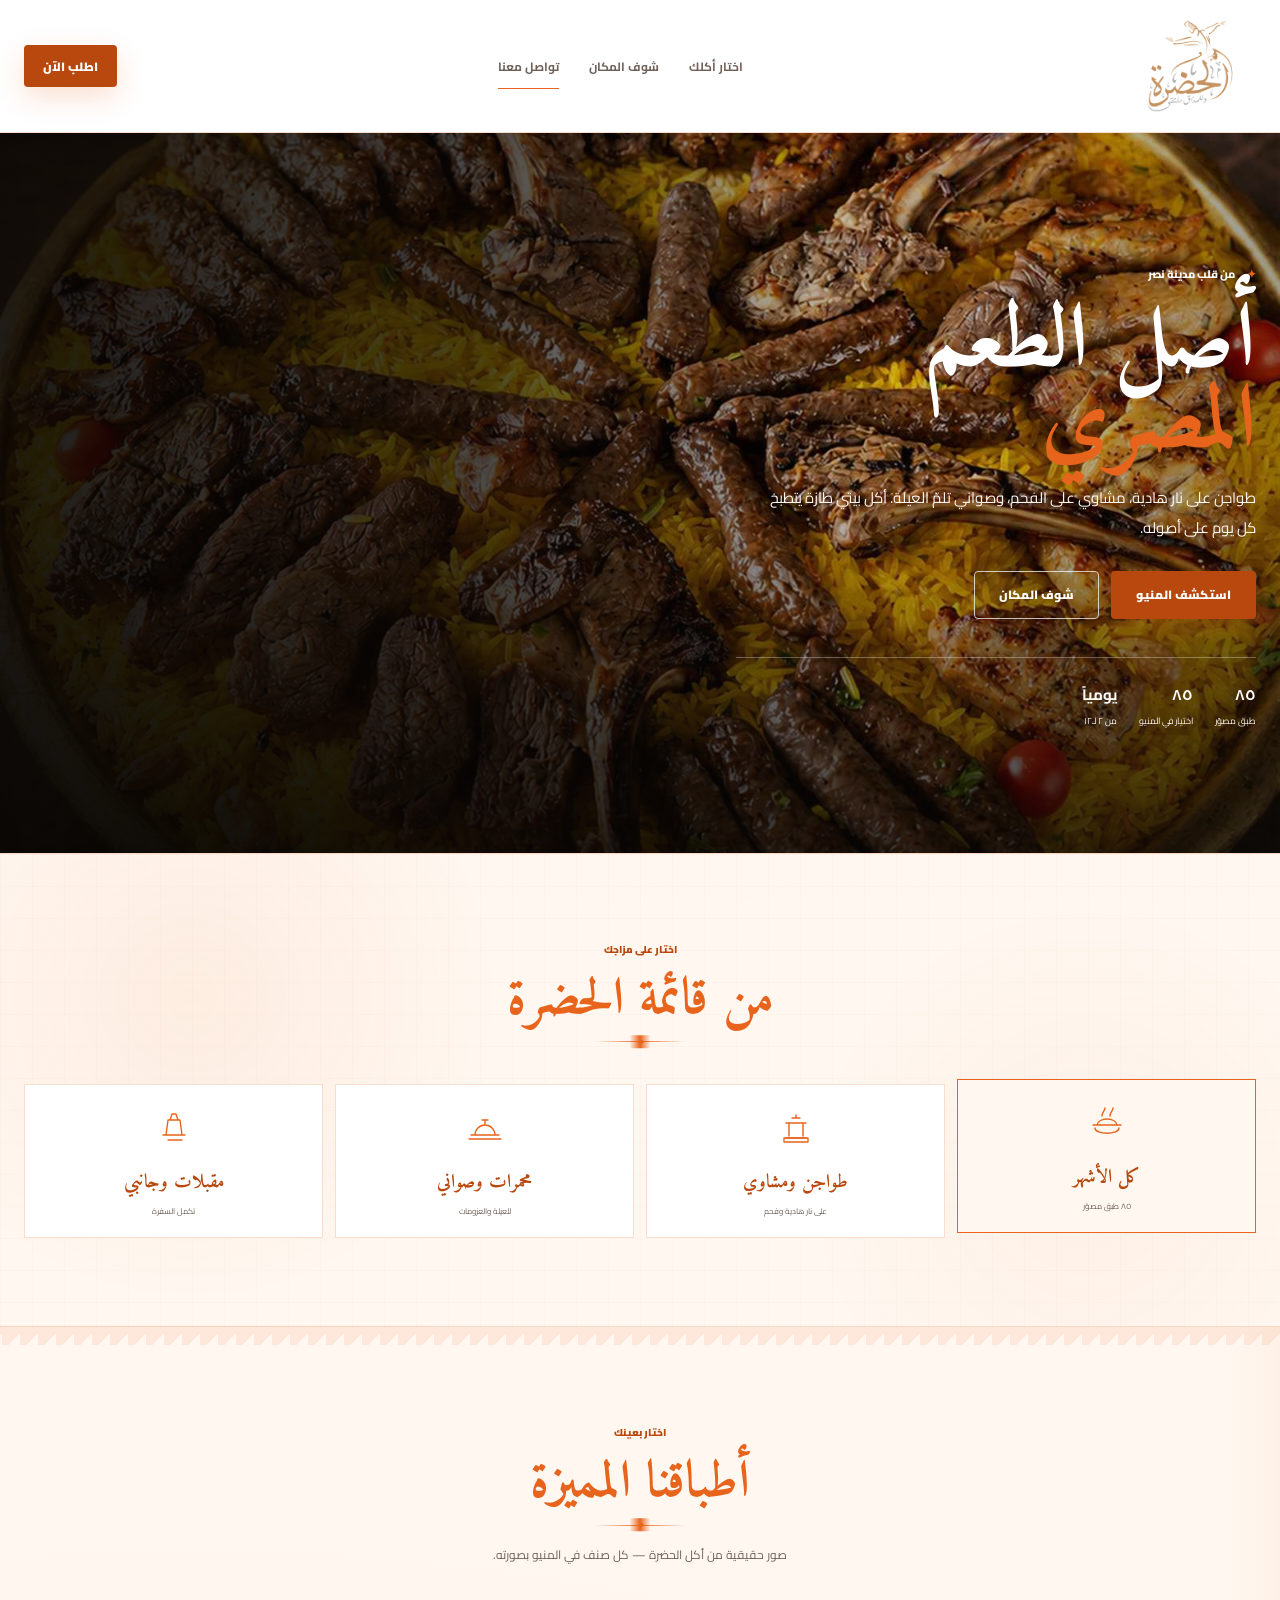
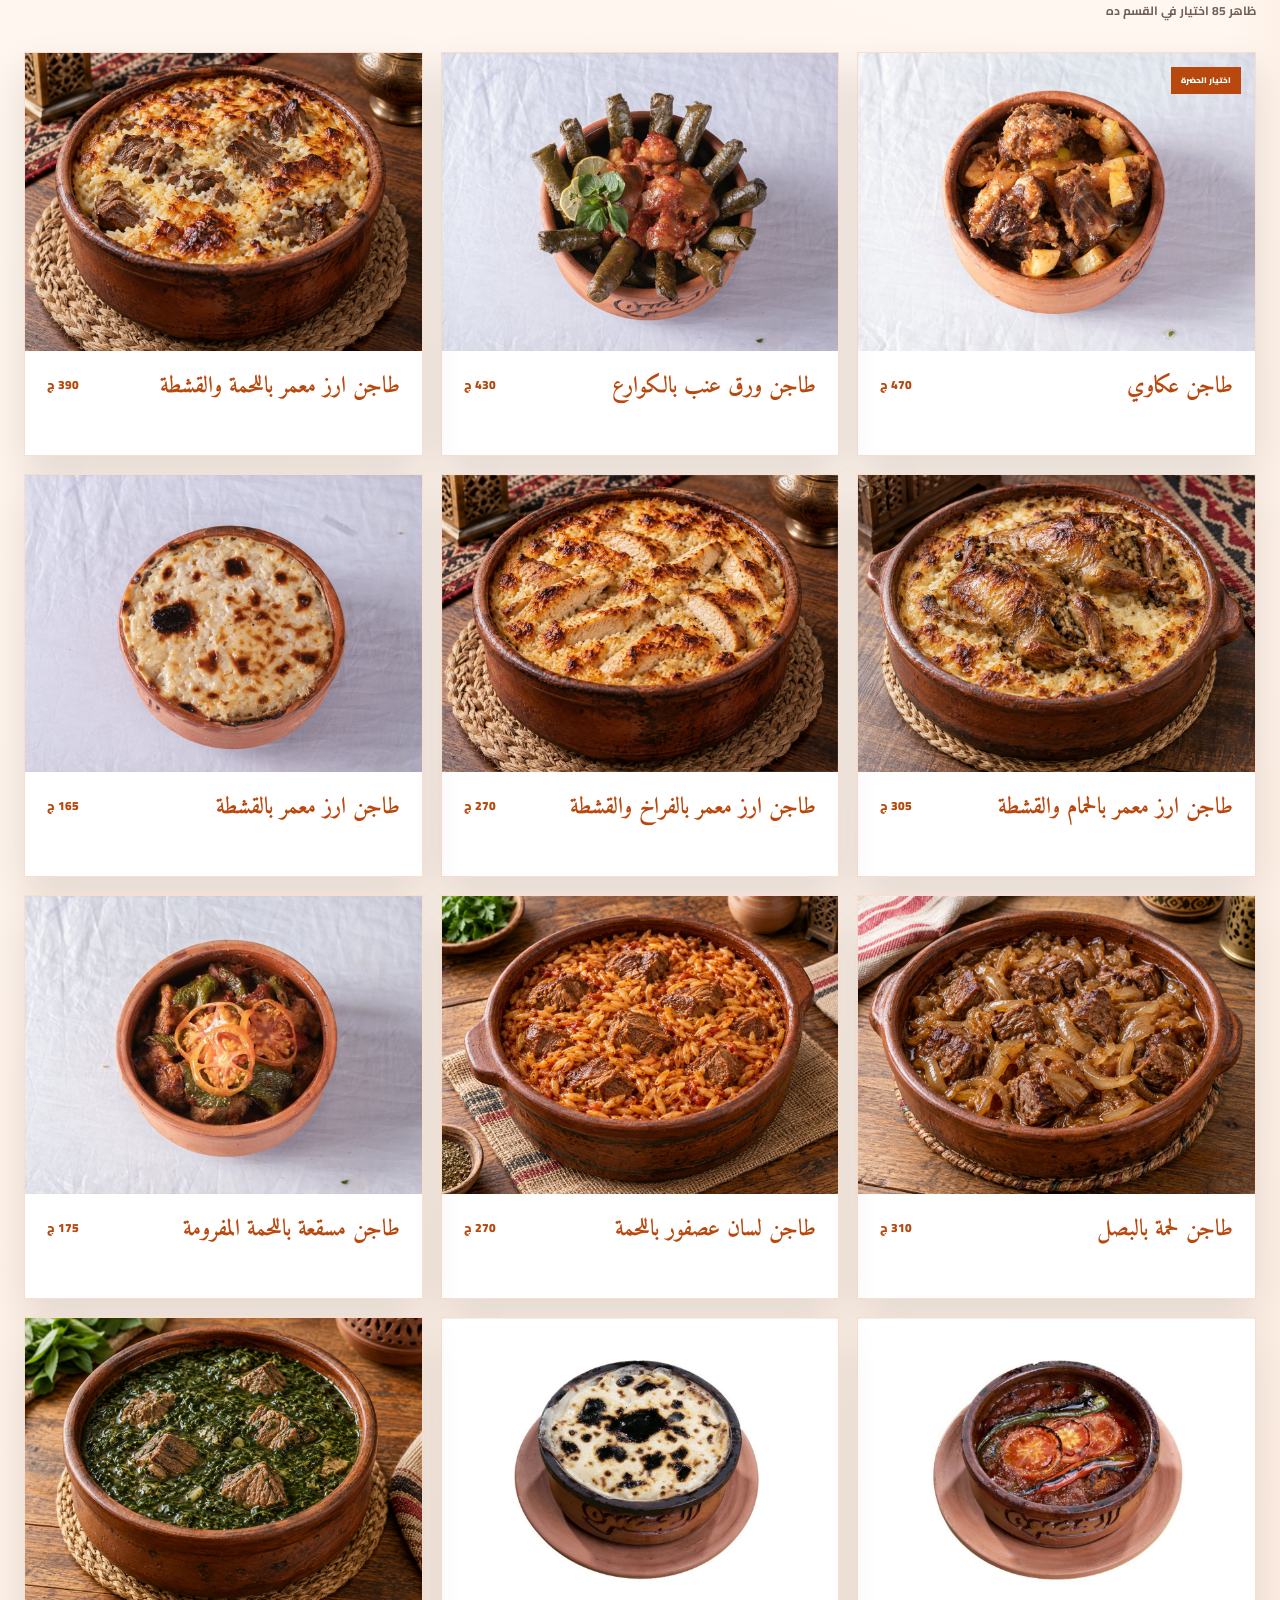
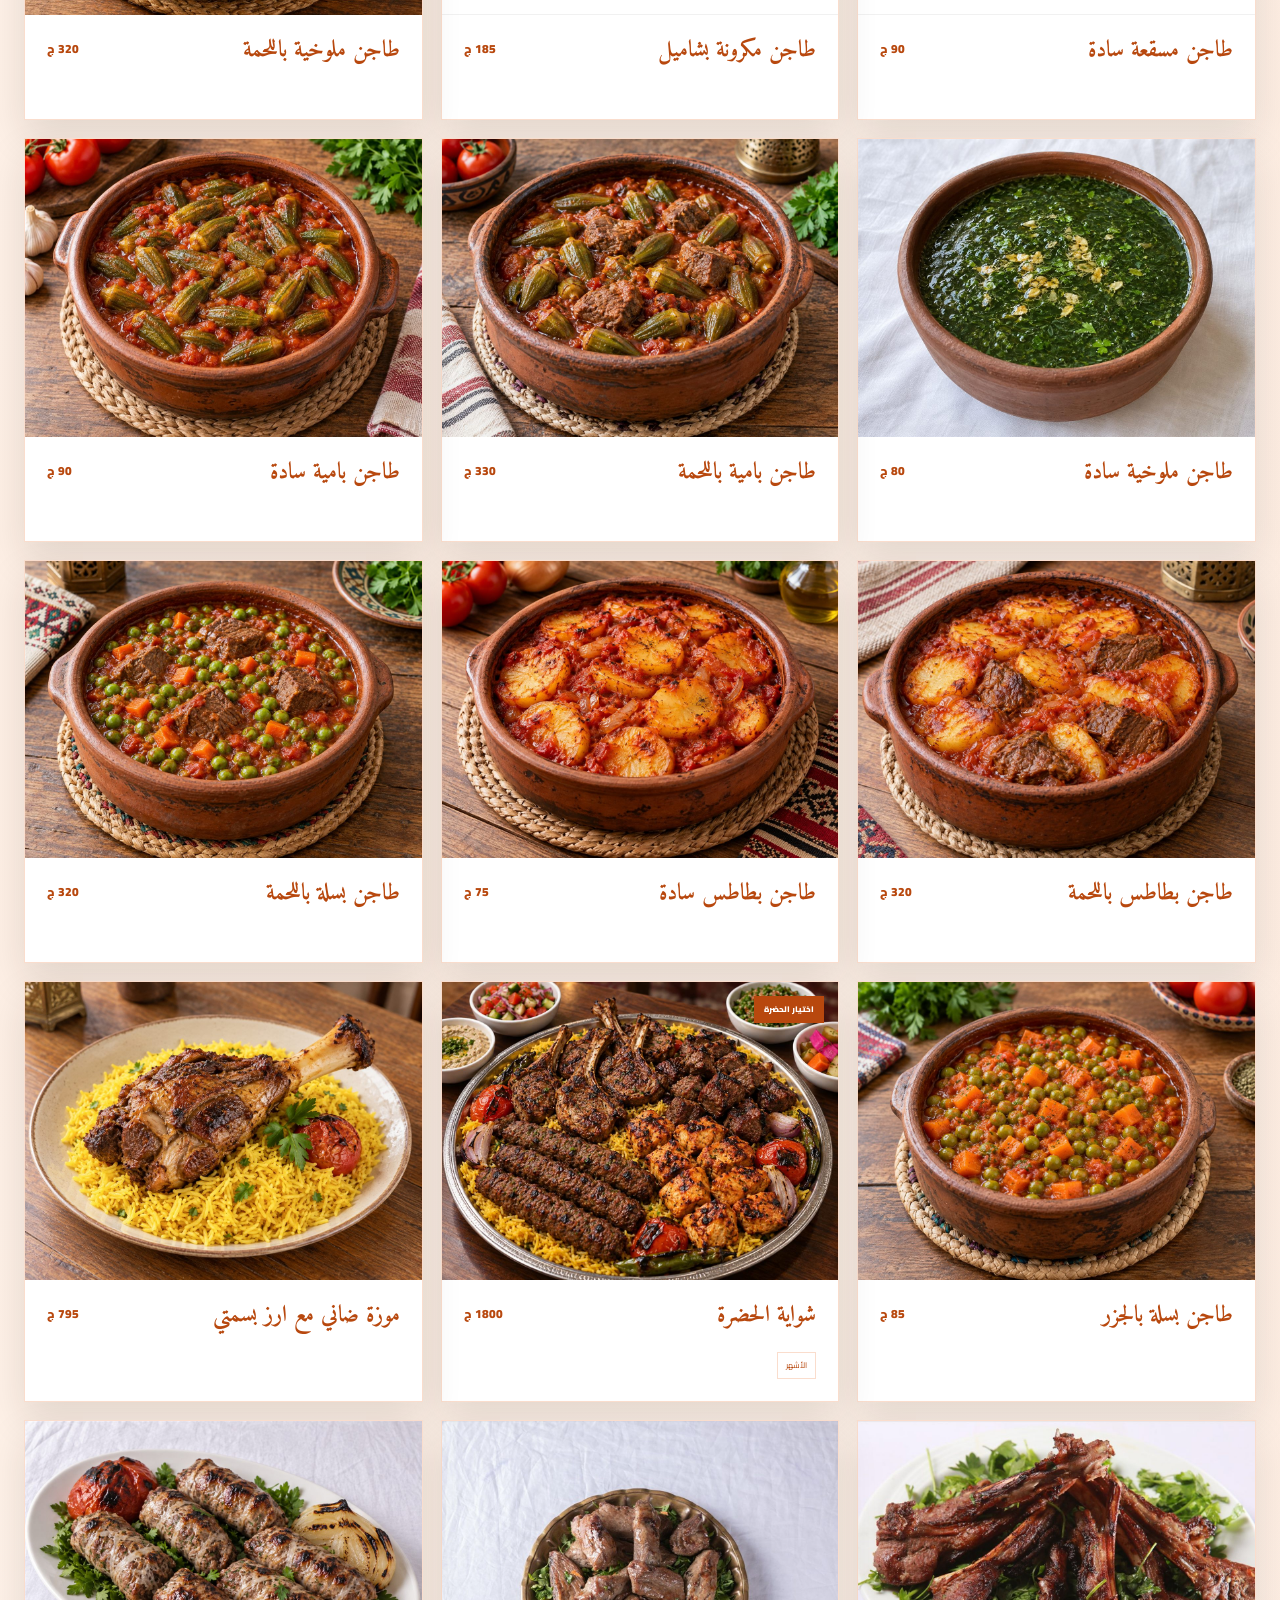
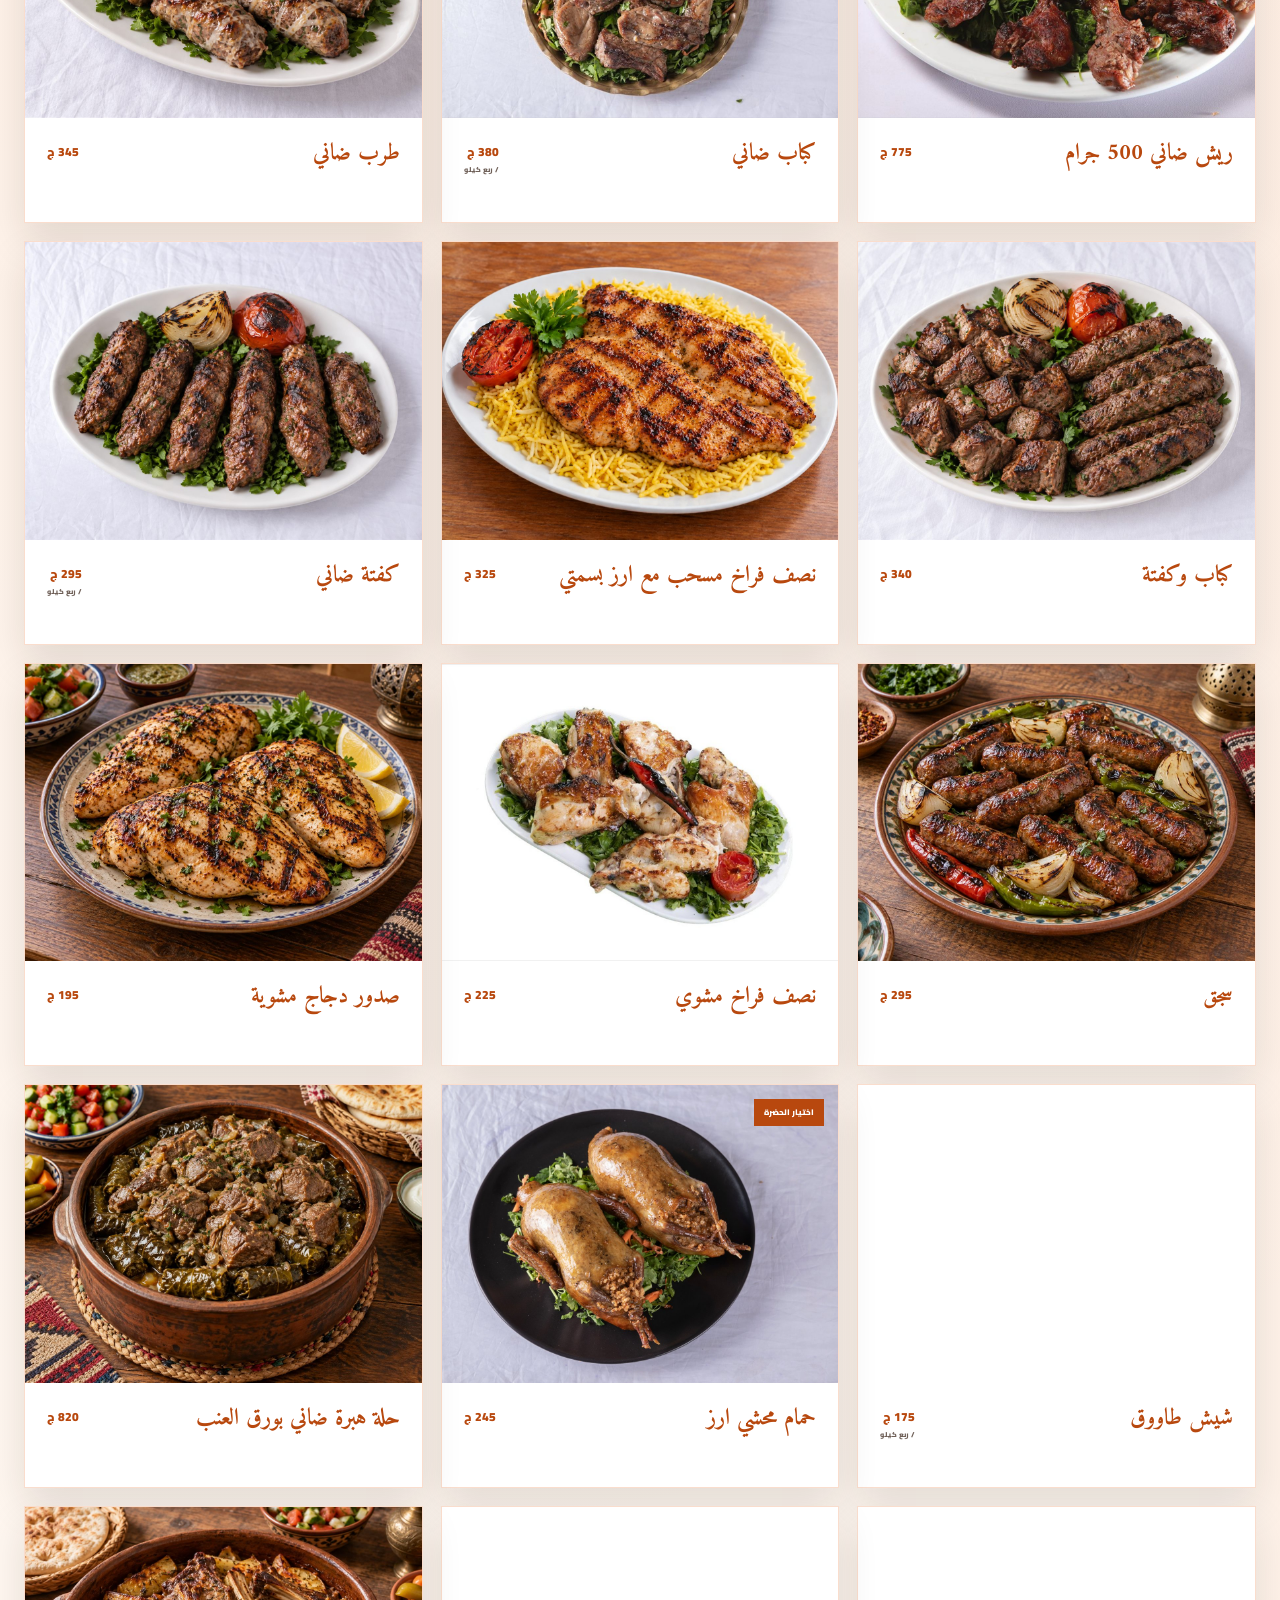
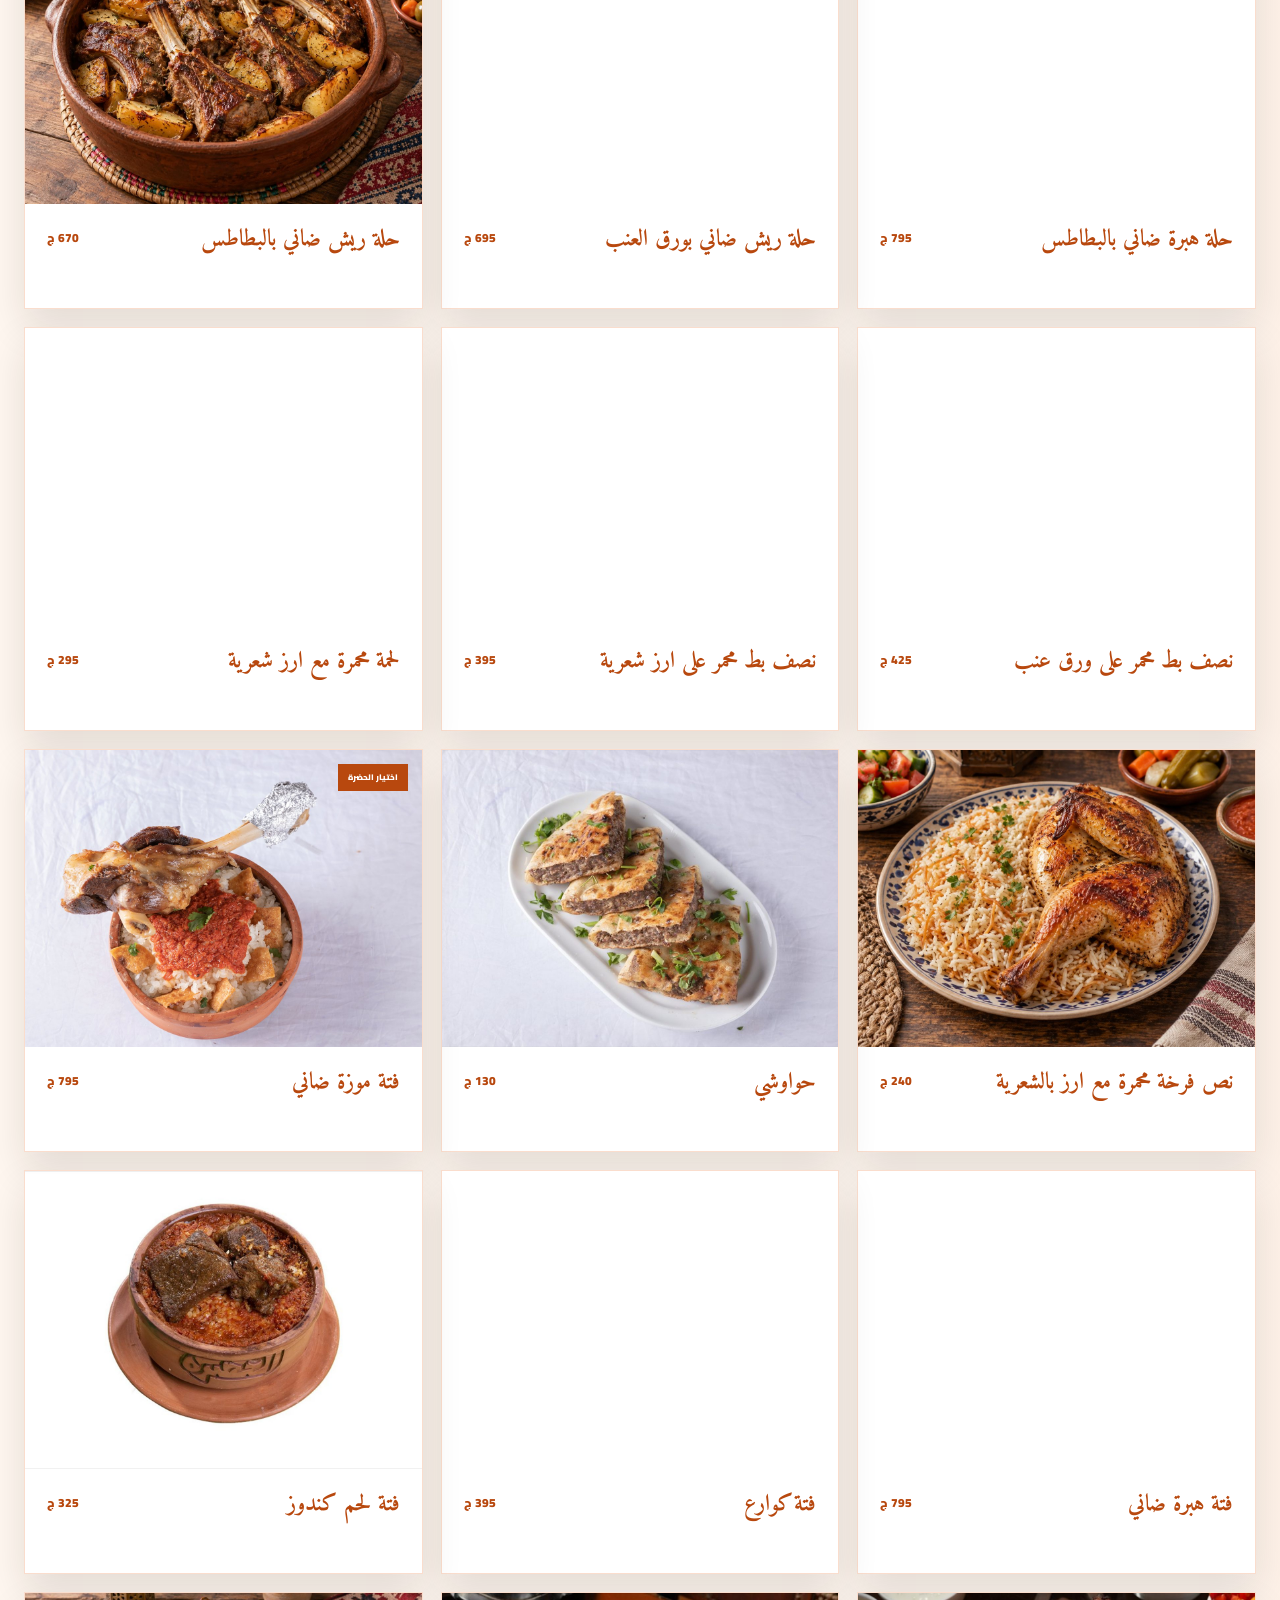
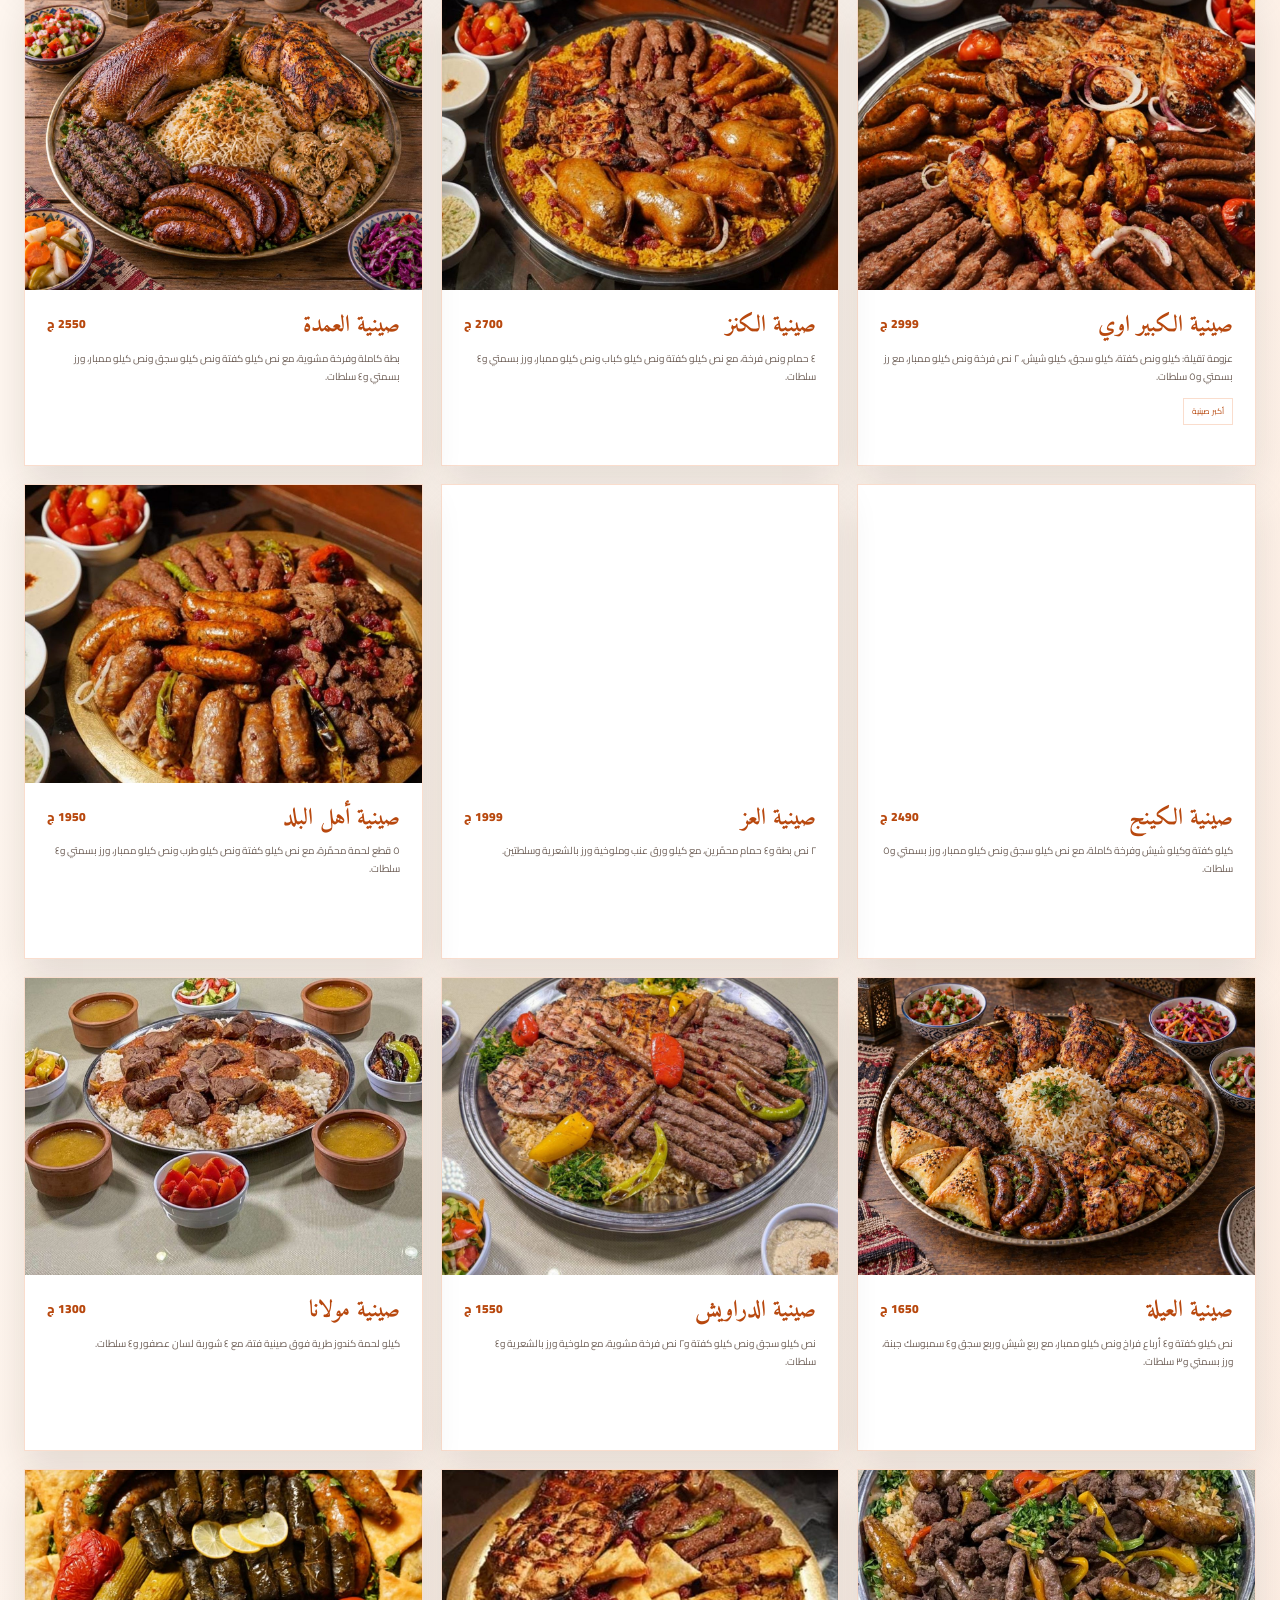
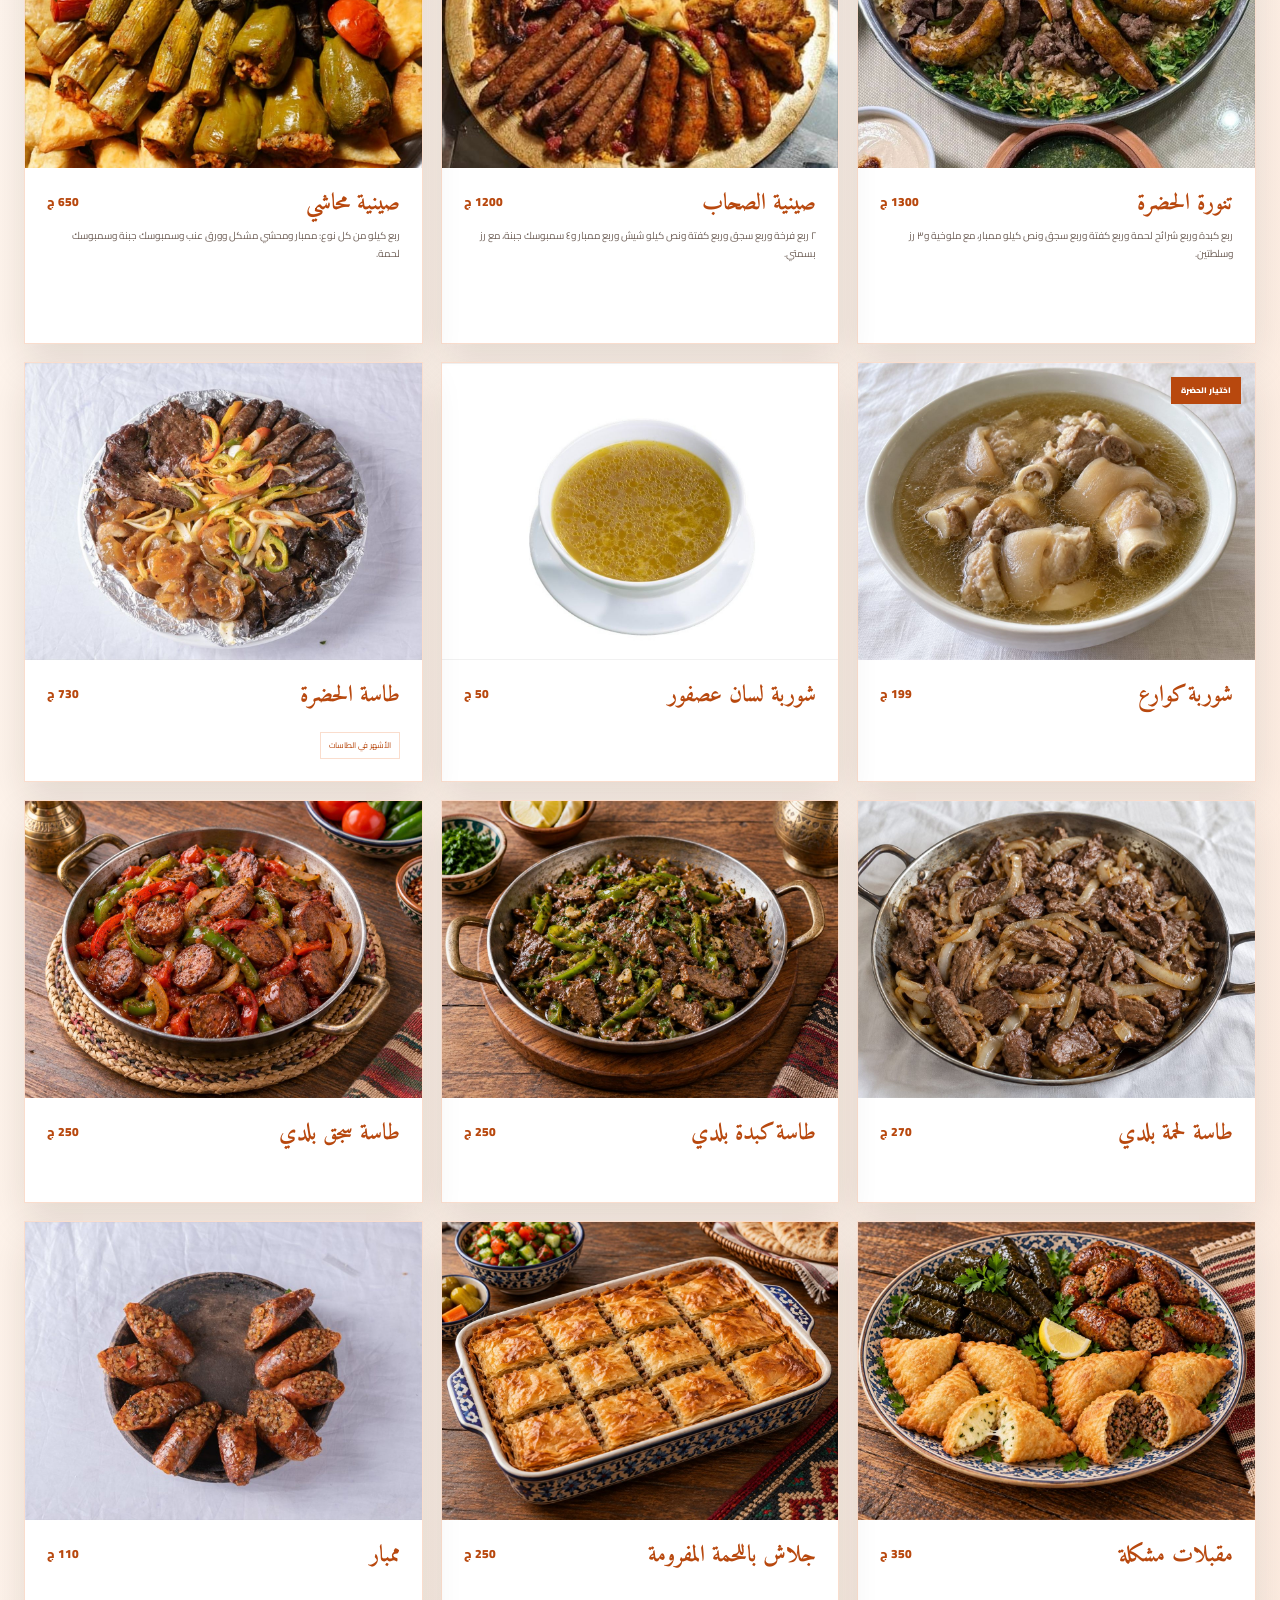
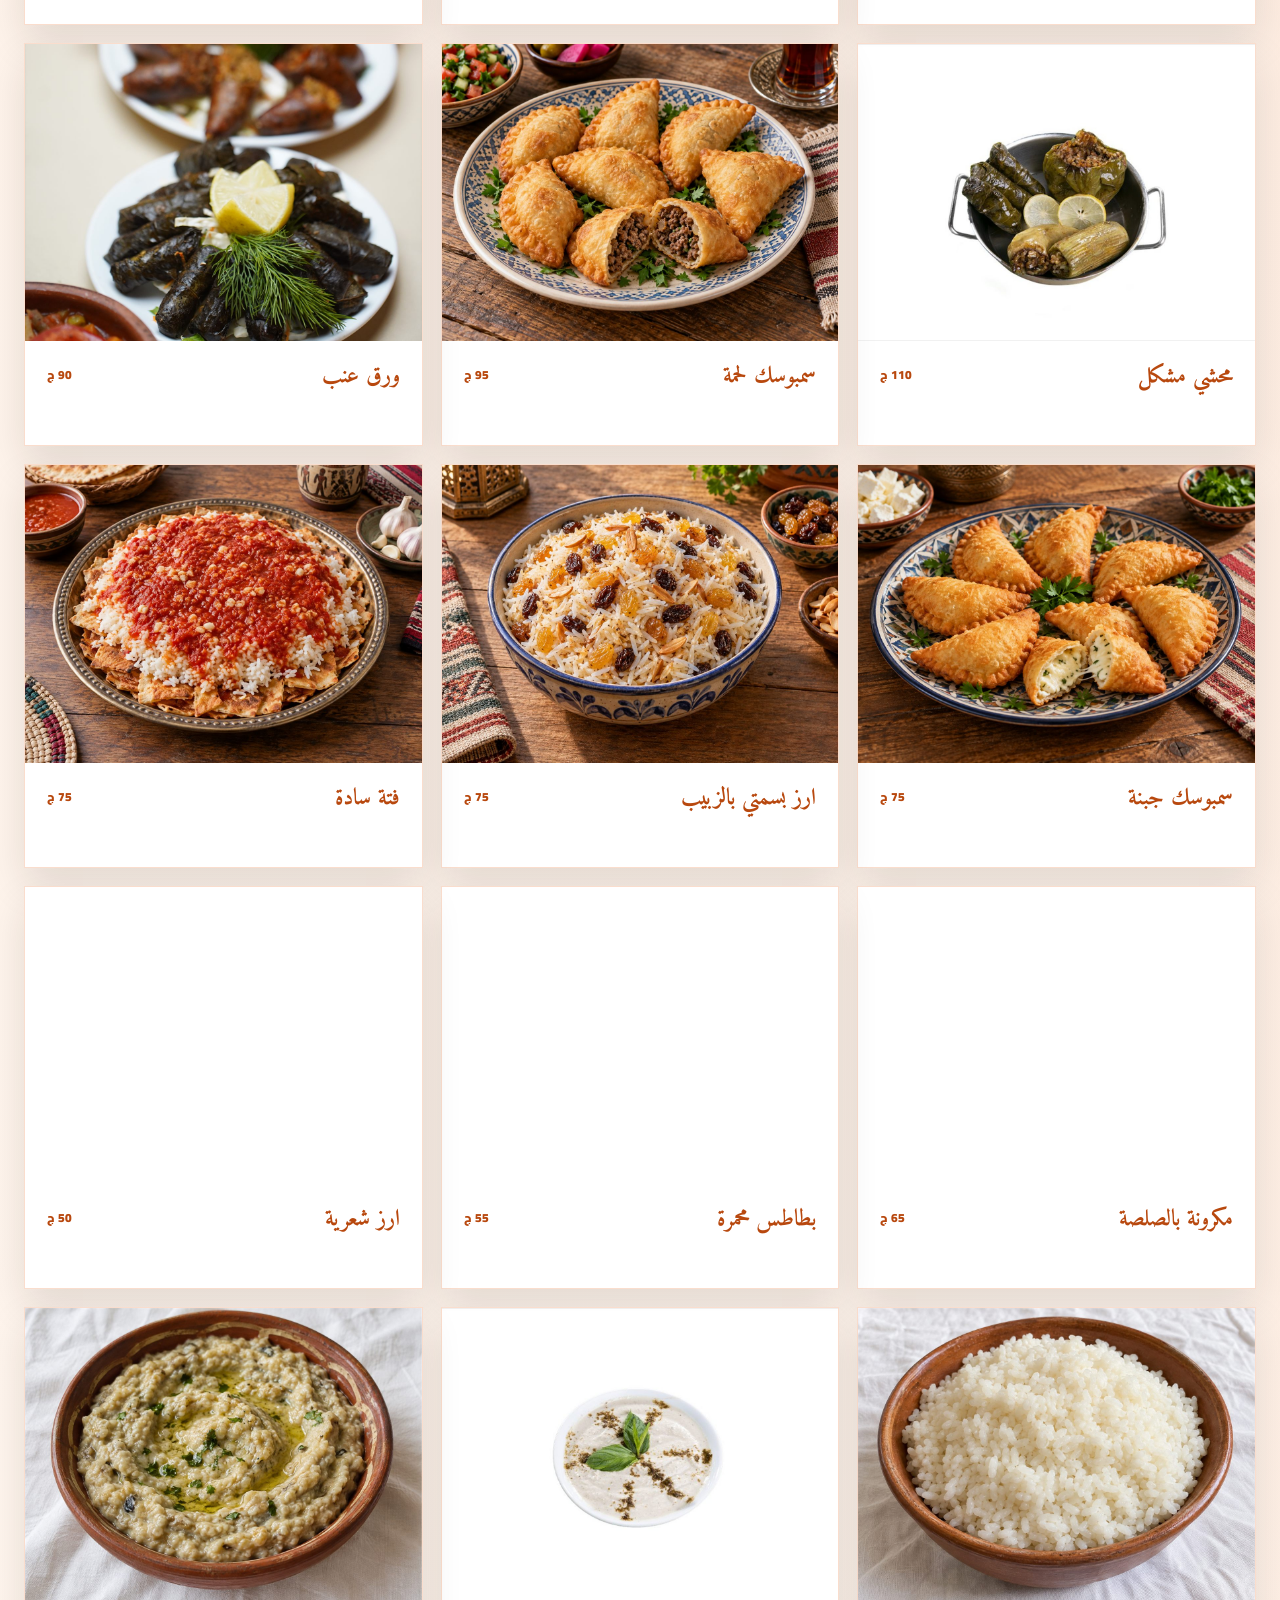
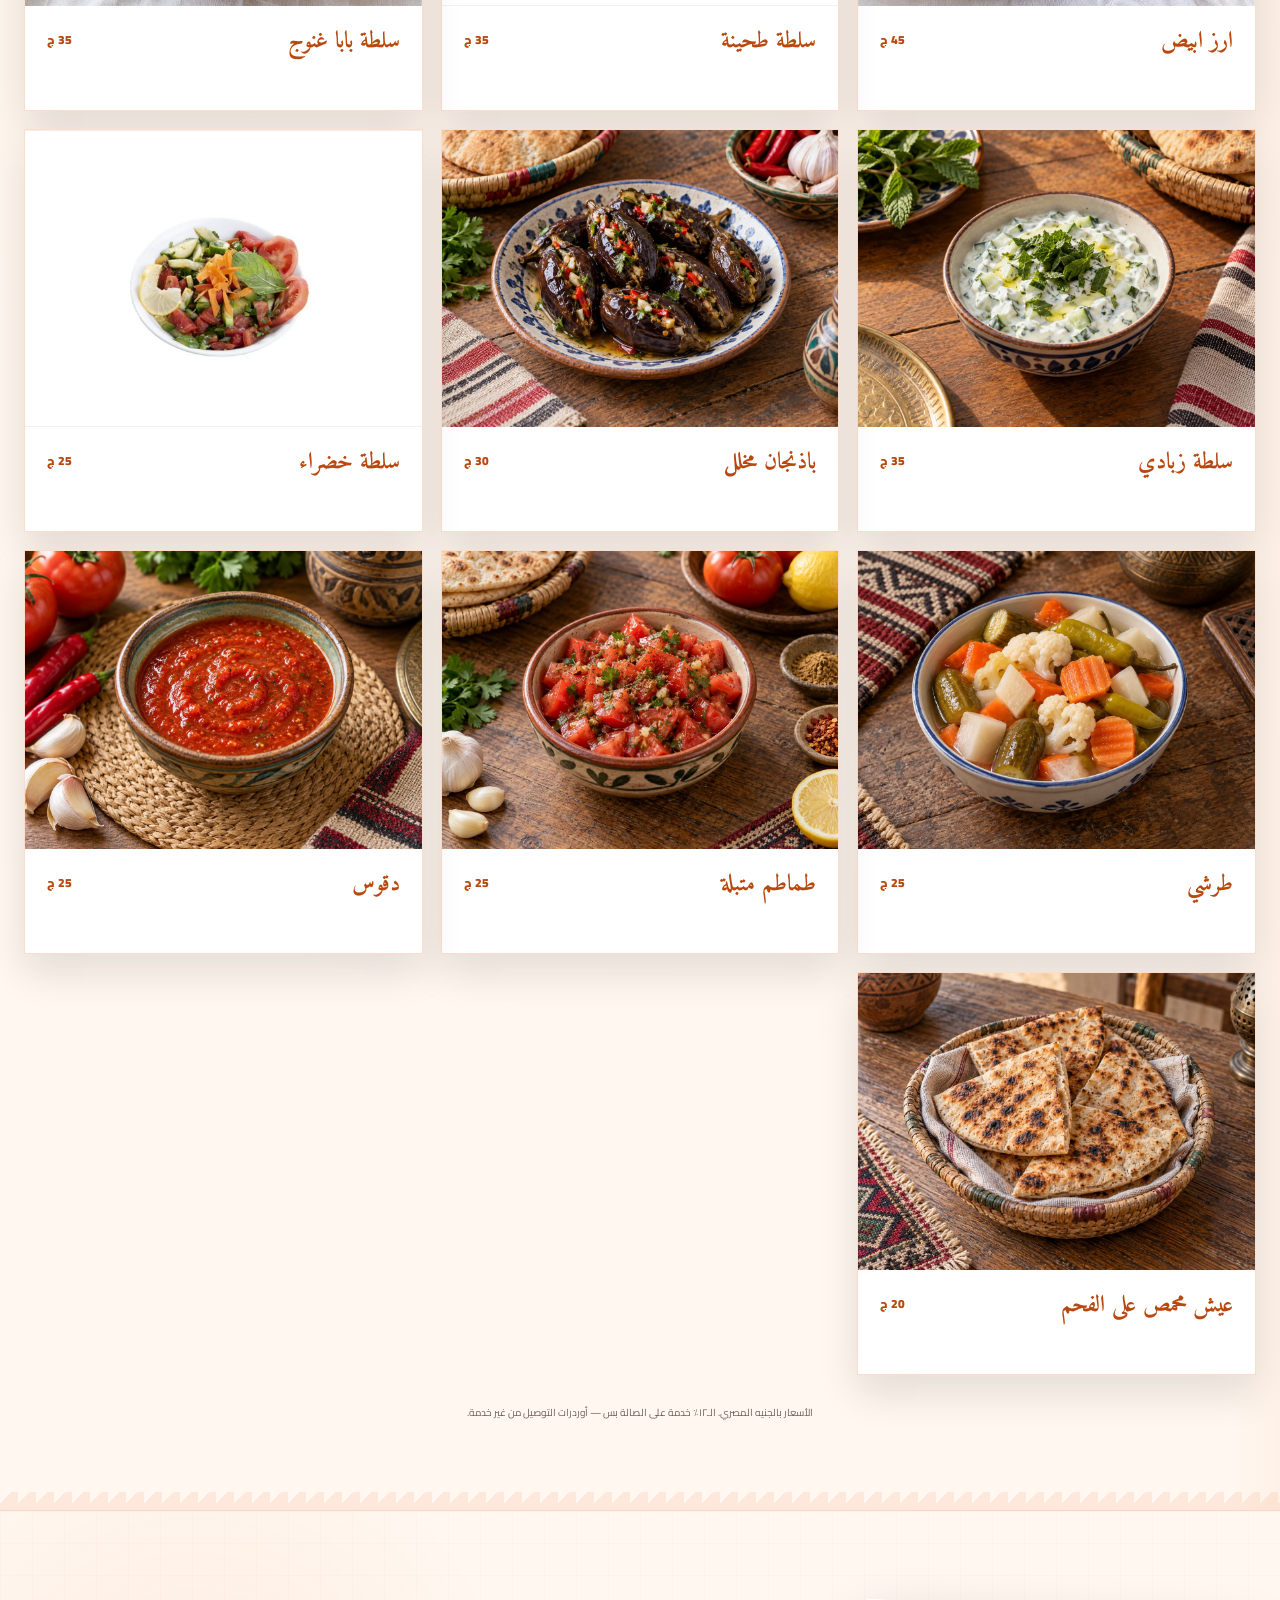
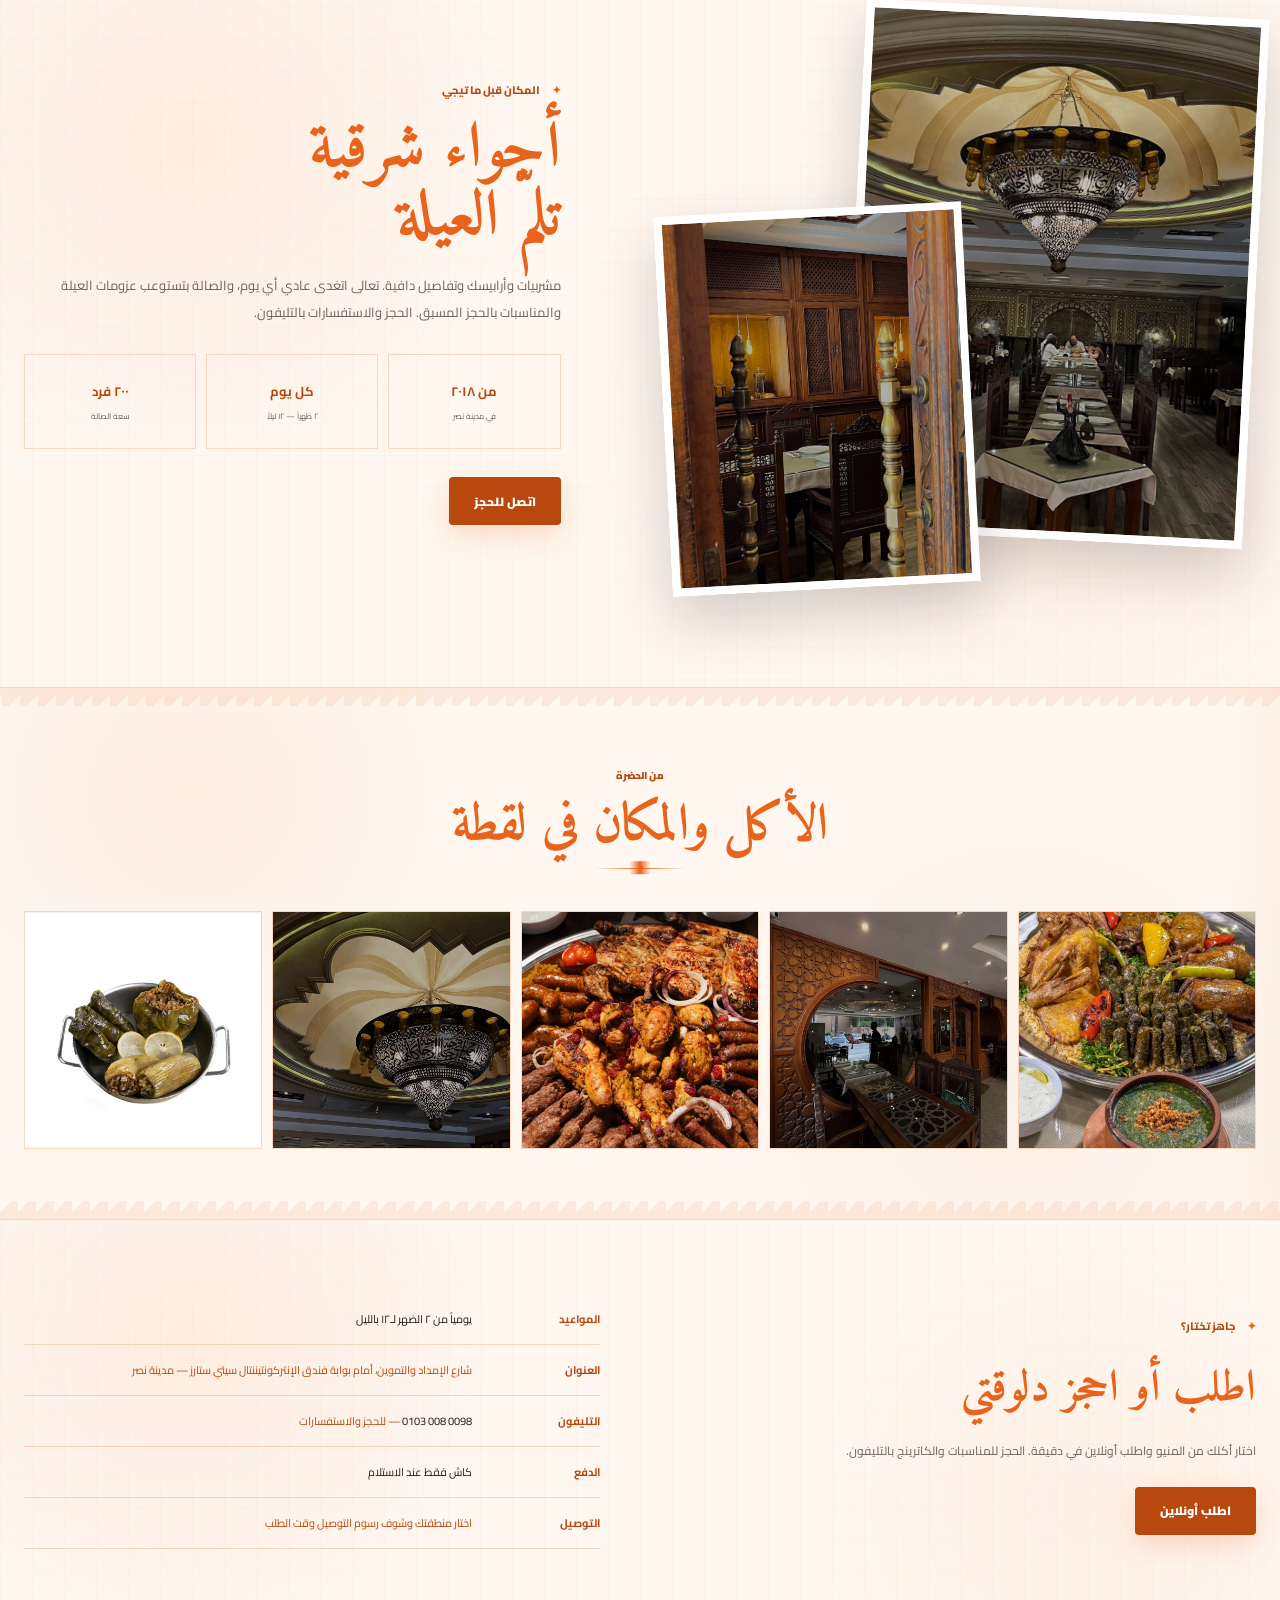
==== commit 3ee89bdb: "تحديث الموقع — 2026-10-04 15:14" ====
--- a/index.html
+++ b/index.html
@@ -107,7 +107,7 @@
           <a class="ghost-button" href="#hall">شوف المكان</a>
         </div>
         <div class="hero-trust" aria-label="معلومات سريعة">
-          <span><b>٤٠</b> طبق مصوّر</span>
+          <span><b>٨٥</b> طبق مصوّر</span>
           <span><b>٨٥</b> اختيار في المنيو</span>
           <span><b>يومياً</b> من ٢ لـ١٢</span>
         </div>
@@ -126,7 +126,7 @@
         <div class="category-grid tabs" role="tablist" aria-label="أقسام المنيو">
           <button class="category tab" role="tab" aria-selected="true" data-group="popular">
             <svg viewBox="0 0 48 48" aria-hidden="true"><path d="M12 30c0 7 24 7 24 0M10 27h28M14 27c1-8 19-8 20 0"/><path d="M19 18c0-4 3-5 3-8M27 18c0-4 3-5 3-8"/></svg>
-            <b>كل الأشهر</b><small>٤٠ طبق مصوّر</small>
+            <b>كل الأشهر</b><small>٨٥ طبق مصوّر</small>
           </button>
           <button class="category tab" role="tab" aria-selected="false" data-group="classics">
             <svg viewBox="0 0 48 48" aria-hidden="true"><path d="M14 35h20M17 33V20h14v13M14 20h20M20 15h8M24 15v-3"/><path d="M12 35h24v4H12z"/></svg>
@@ -150,11 +150,10 @@
           <span>اختار بعينك</span>
           <h2>أطباقنا المميزة</h2>
           <i></i>
-          <p>صور حقيقية من أكل الحضرة. بدأنا بالمصوّر عشان تقرر بسرعة، والمنيو الكامل موجود بضغطة واحدة.</p>
+          <p>صور حقيقية من أكل الحضرة — كل صنف في المنيو بصورته.</p>
         </div>
         <div class="menu-toolbar">
           <p class="menu-status" id="menuStatus" aria-live="polite"></p>
-          <button class="black-button menu-toggle" id="menuToggle" type="button" aria-expanded="false">شوف المنيو الكامل (85 صنف)</button>
         </div>
         <div class="menu-grid" id="menuGrid"></div>
         <p class="menu-note">الأسعار بالجنيه المصري. الـ١٢٪ خدمة على الصالة بس — أوردرات التوصيل من غير خدمة.</p>
@@ -249,62 +248,62 @@
   tajin: [
     { n: "طاجن عكاوي", d: "عكاوي طرية مستوية على مهل، مع بصل وبطاطس متشرّبين الصوص.", p: 470, star: true, img: "dish-tagen-okawi.jpg" },
     { n: "طاجن ورق عنب بالكوارع", d: "ورق عنب متسبّك ومحشي رز متبّل، فوقه كوارع طرية وصوص طماطم بالثوم.", p: 430, img: "dish-warak-enab-kawaree.jpg" },
-    { n: "طاجن ارز معمر باللحمة والقشطة", d: "رز معمر كريمي بالقشطة، جواه مكعبات لحمة طرية ورشة جوزة الطيب.", p: 390 },
-    { n: "طاجن ارز معمر بالحمام والقشطة", d: "رز معمر كريمي بالقشطة وقطع حمام، داخل الفرن لحد ما ياخد وش دهبي.", p: 305 },
-    { n: "طاجن ارز معمر بالفراخ والقشطة", d: "رز معمر طري بالقشطة، مع شرائح فراخ ووش محمّر من الفرن.", p: 270 },
+    { n: "طاجن ارز معمر باللحمة والقشطة", d: "رز معمر كريمي بالقشطة، جواه مكعبات لحمة طرية ورشة جوزة الطيب.", p: 390, img: "dish-roz-moammar-lahma.jpg" },
+    { n: "طاجن ارز معمر بالحمام والقشطة", d: "رز معمر كريمي بالقشطة وقطع حمام، داخل الفرن لحد ما ياخد وش دهبي.", p: 305, img: "dish-roz-moammar-hamam.jpg" },
+    { n: "طاجن ارز معمر بالفراخ والقشطة", d: "رز معمر طري بالقشطة، مع شرائح فراخ ووش محمّر من الفرن.", p: 270, img: "dish-roz-moammar-farakh.jpg" },
     { n: "طاجن ارز معمر بالقشطة", d: "رز مصري كريمي بالقشطة، متحمّر في الفرن ووشه دهبي.", p: 165, img: "dish-roz-moammar.jpg" },
-    { n: "طاجن لحمة بالبصل", d: "قطع لحمة طرية مستوية بهدوء، وسط بصل كتير وصوص غني.", p: 310 },
-    { n: "طاجن لسان عصفور باللحمة", d: "لسان عصفور متشرّب مرقة اللحمة، مع قطع طرية ووش فرن محمّر.", p: 270 },
+    { n: "طاجن لحمة بالبصل", d: "قطع لحمة طرية مستوية بهدوء، وسط بصل كتير وصوص غني.", p: 310, img: "dish-tagen-lahma-basal.jpg" },
+    { n: "طاجن لسان عصفور باللحمة", d: "لسان عصفور متشرّب مرقة اللحمة، مع قطع طرية ووش فرن محمّر.", p: 270, img: "dish-tagen-lesan-lahma.jpg" },
     { n: "طاجن مسقعة باللحمة المفرومة", d: "باذنجان مقلي طري، لحمة مفرومة وصوص طماطم متسبّك في طاجن واحد.", p: 175, img: "dish-mosaqaa-lahma.jpg" },
     { n: "طاجن مسقعة سادة", d: "باذنجان مقلي طري داخل صوص طماطم متسبّك بالثوم.", p: 90, img: "dish-mosaqaa-sada.jpg" },
     { n: "طاجن مكرونة بشاميل", d: "مكرونة طرية تحت طبقة بشاميل كريمية، داخلة الفرن لحد ما وشها يحمر.", p: 185, img: "dish-macarona-bechamel.jpg" },
-    { n: "طاجن ملوخية باللحمة", d: "ملوخية خضرا بطشة الثوم والكزبرة، ومعاها قطع لحمة طرية.", p: 320 },
+    { n: "طاجن ملوخية باللحمة", d: "ملوخية خضرا بطشة الثوم والكزبرة، ومعاها قطع لحمة طرية.", p: 320, img: "dish-molokheya-lahma.jpg" },
     { n: "طاجن ملوخية سادة", d: "ملوخية خضرا بطشة ثوم وكزبرة واضحة، خفيفة وسخنة.", p: 80, img: "dish-molokheya-sada.jpg" },
-    { n: "طاجن بامية باللحمة", d: "بامية طرية مع قطع لحمة وصوص طماطم متسبّك.", p: 330 },
-    { n: "طاجن بامية سادة", d: "بامية طرية في صوص طماطم متسبّك بلمسة ثوم.", p: 90 },
-    { n: "طاجن بطاطس باللحمة", d: "بطاطس طرية مع قطع لحمة وصوص طماطم داخل طاجن سخن.", p: 320 },
-    { n: "طاجن بطاطس سادة", d: "بطاطس طرية متشرّبة صوص طماطم متسبّك.", p: 75 },
-    { n: "طاجن بسلة باللحمة", d: "بسلة وجزر مع قطع لحمة طرية في صوص طماطم بيتي.", p: 320 },
-    { n: "طاجن بسلة بالجزر", d: "بسلة حلوة وجزر مكعبات في صوص طماطم خفيف ومتسبّك.", p: 85 }
+    { n: "طاجن بامية باللحمة", d: "بامية طرية مع قطع لحمة وصوص طماطم متسبّك.", p: 330, img: "dish-bamia-lahma.jpg" },
+    { n: "طاجن بامية سادة", d: "بامية طرية في صوص طماطم متسبّك بلمسة ثوم.", p: 90, img: "dish-bamia-sada.jpg" },
+    { n: "طاجن بطاطس باللحمة", d: "بطاطس طرية مع قطع لحمة وصوص طماطم داخل طاجن سخن.", p: 320, img: "dish-batates-lahma.jpg" },
+    { n: "طاجن بطاطس سادة", d: "بطاطس طرية متشرّبة صوص طماطم متسبّك.", p: 75, img: "dish-batates-sada.jpg" },
+    { n: "طاجن بسلة باللحمة", d: "بسلة وجزر مع قطع لحمة طرية في صوص طماطم بيتي.", p: 320, img: "dish-besella-lahma.jpg" },
+    { n: "طاجن بسلة بالجزر", d: "بسلة حلوة وجزر مكعبات في صوص طماطم خفيف ومتسبّك.", p: 85, img: "dish-besella-gazar.jpg" }
   ],
   grill: [
-    { n: "شواية الحضرة", d: "ريش وكباب وكفتة وشيش طاووق على الفحم، مع رز بسمتي و٤ سلطات.", p: 1800, tag: "الأشهر", star: true, img: "" },
-    { n: "موزة ضاني مع ارز بسمتي", d: "موزة ضاني مشوية لحد ما تبقى طرية، على رز بسمتي أصفر.", p: 795 },
+    { n: "شواية الحضرة", d: "ريش وكباب وكفتة وشيش طاووق على الفحم، مع رز بسمتي و٤ سلطات.", p: 1800, tag: "الأشهر", star: true, img: "dish-shwayet-hadra.jpg" },
+    { n: "موزة ضاني مع ارز بسمتي", d: "موزة ضاني مشوية لحد ما تبقى طرية، على رز بسمتي أصفر.", p: 795, img: "dish-moza-dany-basmati.jpg" },
     { n: "ريش ضاني 500 جرام", d: "ريش ضاني طرية بتتبيلة الحضرة، واخدة تحميرة الفحم.", p: 775, img: "dish-rish-dany.jpg" },
     { n: "كباب ضاني", d: "مكعبات ضاني طرية ومتتبّلة، مشوية على الفحم لحد التحميرة.", p: 380, unit: "/ ربع كيلو", img: "dish-kabab-dany.jpg" },
-    { n: "طرب ضاني", d: "لحم ضاني مفروم ملفوف في الشحمة، مشوي وطري من جوه.", p: 345 },
-    { n: "كباب وكفتة", d: "كباب ضاني طري وكفتة متبّلة، الاتنين مشويين على الفحم.", p: 340 },
-    { n: "نصف فراخ مسحب مع ارز بسمتي", d: "نص فرخة مسحّبة ومتتبّلة، مشوية على الفحم مع رز بسمتي.", p: 325 },
-    { n: "كفتة ضاني", d: "كفتة ضاني متبّلة ومشوية على السيخ، طرية من جوه ومحمّرة بره.", p: 295, unit: "/ ربع كيلو" },
-    { n: "سجق", d: "سجق شرقي متبّل ومشوي على الفحم لحد ما ياخد تحميرة حلوة.", p: 295 },
+    { n: "طرب ضاني", d: "لحم ضاني مفروم ملفوف في الشحمة، مشوي وطري من جوه.", p: 345, img: "dish-tarb-dany.jpg" },
+    { n: "كباب وكفتة", d: "كباب ضاني طري وكفتة متبّلة، الاتنين مشويين على الفحم.", p: 340, img: "dish-kabab-kofta.jpg" },
+    { n: "نصف فراخ مسحب مع ارز بسمتي", d: "نص فرخة مسحّبة ومتتبّلة، مشوية على الفحم مع رز بسمتي.", p: 325, img: "dish-nos-farakh-mesahab.jpg" },
+    { n: "كفتة ضاني", d: "كفتة ضاني متبّلة ومشوية على السيخ، طرية من جوه ومحمّرة بره.", p: 295, unit: "/ ربع كيلو", img: "dish-kofta-dany.jpg" },
+    { n: "سجق", d: "سجق شرقي متبّل ومشوي على الفحم لحد ما ياخد تحميرة حلوة.", p: 295, img: "dish-sogok.jpg" },
     { n: "نصف فراخ مشوي", d: "نص فرخة متبّلة ومشوية على الفحم، محمّرة بره وطرية جوه.", p: 225, img: "dish-nos-farkha.jpg" },
-    { n: "صدور دجاج مشوية", d: "صدور فراخ متبّلة ومشوية على الفحم لحد التحميرة.", p: 195 },
+    { n: "صدور دجاج مشوية", d: "صدور فراخ متبّلة ومشوية على الفحم لحد التحميرة.", p: 195, img: "dish-sodor-farakh.jpg" },
     { n: "شيش طاووق", d: "مكعبات صدور فراخ متبّلة، مشوية على الفحم وطريّة من جوه.", p: 175, unit: "/ ربع كيلو", img: "dish-shish-tawook.jpg" }
   ],
   oven: [
     { n: "حمام محشي ارز", d: "حمامة محشية رز متبّل بالقرفة وجوزة الطيب، محمّرة ومعاها بطاطس.", p: 245, star: true, img: "dish-hamam.jpg" },
-    { n: "حلة هبرة ضاني بورق العنب", d: "هبرة ضاني طرية مستوية على مهل، فوق ورق عنب متشرّب المرقة.", p: 820 },
-    { n: "حلة هبرة ضاني بالبطاطس", d: "هبرة ضاني طرية مستوية على مهل، مع بطاطس متشرّبة المرقة.", p: 795 },
-    { n: "حلة ريش ضاني بورق العنب", d: "ريش ضاني طرية في الحلة، فوق ورق عنب متسبّك ومتشرّب الطعم.", p: 695 },
-    { n: "حلة ريش ضاني بالبطاطس", d: "ريش ضاني طرية في الحلة، مع بطاطس مستوية في المرقة.", p: 670 },
-    { n: "نصف بط محمر على ورق عنب", d: "نص بطة محمّرة بجلد دهبي، على فرشة ورق عنب متسبّك.", p: 425 },
+    { n: "حلة هبرة ضاني بورق العنب", d: "هبرة ضاني طرية مستوية على مهل، فوق ورق عنب متشرّب المرقة.", p: 820, img: "dish-hala-hebra-warak-enab.jpg" },
+    { n: "حلة هبرة ضاني بالبطاطس", d: "هبرة ضاني طرية مستوية على مهل، مع بطاطس متشرّبة المرقة.", p: 795, img: "dish-hala-hebra-batates.jpg" },
+    { n: "حلة ريش ضاني بورق العنب", d: "ريش ضاني طرية في الحلة، فوق ورق عنب متسبّك ومتشرّب الطعم.", p: 695, img: "dish-hala-rish-warak-enab.jpg" },
+    { n: "حلة ريش ضاني بالبطاطس", d: "ريش ضاني طرية في الحلة، مع بطاطس مستوية في المرقة.", p: 670, img: "dish-hala-rish-batates.jpg" },
+    { n: "نصف بط محمر على ورق عنب", d: "نص بطة محمّرة بجلد دهبي، على فرشة ورق عنب متسبّك.", p: 425, img: "dish-half-duck-warak-enab.jpg" },
     { n: "نصف بط محمر على ارز شعرية", d: "نص بطة محمّرة بجلد دهبي، مع رز مصري بالشعرية.", p: 395, img: "dish-half-duck.jpg" },
-    { n: "لحمة محمرة مع ارز شعرية", d: "شرائح لحمة طرية ومحمّرة بالبصل والبهارات، مع رز بالشعرية.", p: 295 },
-    { n: "نص فرخة محمرة مع ارز بالشعرية", d: "نص فرخة محمّرة في الفرن، مع رز بالشعرية متشرّب الطعم.", p: 240 },
+    { n: "لحمة محمرة مع ارز شعرية", d: "شرائح لحمة طرية ومحمّرة بالبصل والبهارات، مع رز بالشعرية.", p: 295, img: "dish-lahma-mohamara-roz.jpg" },
+    { n: "نص فرخة محمرة مع ارز بالشعرية", d: "نص فرخة محمّرة في الفرن، مع رز بالشعرية متشرّب الطعم.", p: 240, img: "dish-nos-farkha-mohamara-roz.jpg" },
     { n: "حواوشي", d: "عيش بلدي محشي لحمة مفرومة بالبصل والفلفل، محمّر ومقرمش.", p: 130, img: "dish-hawawshi.jpg" }
   ],
   fatteh: [
     { n: "فتة موزة ضاني", d: "موزة ضاني طرية فوق فتة رز وعيش محمّص، بصوص طماطم وثوم.", p: 795, star: true, img: "dish-fatta-moza.jpg" },
-    { n: "فتة هبرة ضاني", d: "هبرة ضاني طرية فوق فتة رز وعيش محمّص وصوص ثوم.", p: 795 },
+    { n: "فتة هبرة ضاني", d: "هبرة ضاني طرية فوق فتة رز وعيش محمّص وصوص ثوم.", p: 795, img: "dish-fatta-hebra.jpg" },
     { n: "فتة كوارع", d: "كوارع طرية فوق فتة رز وعيش محمّص، بصوص الخل والثوم.", p: 395, img: "dish-fatta-kawaree.jpg" },
     { n: "فتة لحم كندوز", d: "لحمة كندوز طرية فوق فتة رز وعيش محمّص وصوص الثوم.", p: 325, img: "dish-fatta-kandoz.jpg" },
     { n: "صينية الكبير اوي", d: "عزومة تقيلة: كيلو ونص كفتة، كيلو سجق، كيلو شيش، ٢ نص فرخة ونص كيلو ممبار، مع رز بسمتي و٥ سلطات.", p: 2999, tag: "أكبر صينية", img: "dish-sinia-kebir.jpg" },
     { n: "صينية الكنز", d: "٤ حمام ونص فرخة، مع نص كيلو كفتة ونص كيلو كباب ونص كيلو ممبار، ورز بسمتي و٤ سلطات.", p: 2700, img: "dish-sinia-kanz.jpg" },
-    { n: "صينية العمدة", d: "بطة كاملة وفرخة مشوية، مع نص كيلو كفتة ونص كيلو سجق ونص كيلو ممبار، ورز بسمتي و٤ سلطات.", p: 2550 },
+    { n: "صينية العمدة", d: "بطة كاملة وفرخة مشوية، مع نص كيلو كفتة ونص كيلو سجق ونص كيلو ممبار، ورز بسمتي و٤ سلطات.", p: 2550, img: "dish-sinia-omda.jpg" },
     { n: "صينية الكينج", d: "كيلو كفتة وكيلو شيش وفرخة كاملة، مع نص كيلو سجق ونص كيلو ممبار، ورز بسمتي و٥ سلطات.", p: 2490, img: "dish-sinia-king.jpg" },
     { n: "صينية العز", d: "٢ نص بطة و٤ حمام محمّرين، مع كيلو ورق عنب وملوخية ورز بالشعرية وسلطتين.", p: 1999, img: "dish-sinia-ezz.jpg" },
     { n: "صينية أهل البلد", d: "٥ قطع لحمة محمّرة، مع نص كيلو كفتة ونص كيلو طرب ونص كيلو ممبار، ورز بسمتي و٤ سلطات.", p: 1950, img: "dish-sinia-ahl-elbalad.jpg" },
-    { n: "صينية العيلة", d: "نص كيلو كفتة و٤ أرباع فراخ ونص كيلو ممبار، مع ربع شيش وربع سجق و٤ سمبوسك جبنة، ورز بسمتي و٣ سلطات.", p: 1650 },
+    { n: "صينية العيلة", d: "نص كيلو كفتة و٤ أرباع فراخ ونص كيلو ممبار، مع ربع شيش وربع سجق و٤ سمبوسك جبنة، ورز بسمتي و٣ سلطات.", p: 1650, img: "dish-sinia-3ela.jpg" },
     { n: "صينية الدراويش", d: "نص كيلو سجق ونص كيلو كفتة و٢ نص فرخة مشوية، مع ملوخية ورز بالشعرية و٤ سلطات.", p: 1550, img: "dish-sinia-darawish.jpg" },
     { n: "صينية مولانا", d: "كيلو لحمة كندوز طرية فوق صينية فتة، مع ٤ شوربة لسان عصفور و٤ سلطات.", p: 1300, img: "dish-sinia-mawlana.jpg" },
     { n: "تنورة الحضرة", d: "ربع كبدة وربع شرائح لحمة وربع كفتة وربع سجق ونص كيلو ممبار، مع ملوخية و٣ رز وسلطتين.", p: 1300, img: "dish-tanoura-hadra.jpg" },
@@ -316,36 +315,35 @@
     { n: "شوربة لسان عصفور", d: "لسان عصفور طري في مرقة فراخ دافية ومظبوطة.", p: 50, img: "dish-shorbet-lesan.jpg" },
     { n: "طاسة الحضرة", d: "كبدة بقري وشرائح لحمة وسجق، متحمّرين مع بعض في طاسة واحدة.", p: 730, tag: "الأشهر في الطاسات", img: "dish-tasa-hadra.jpg" },
     { n: "طاسة لحمة بلدي", d: "شرائح لحمة بلدي طرية، متحمّرة في الطاسة مع بصل وتوابل.", p: 270, img: "dish-tasa-lahma.jpg" },
-    { n: "طاسة كبدة بلدي", d: "كبدة بلدي متحمّرة في الطاسة مع فلفل وتوابل مظبوطة.", p: 250 },
-    { n: "طاسة سجق بلدي", d: "سجق بلدي متحمّر في الطاسة، داخل صوص طماطم متسبّك.", p: 250 },
-    { n: "مقبلات مشكلة", d: "طبق يجمع ورق العنب والممبار وسمبوسك الجبنة واللحمة.", p: 350 },
-    { n: "جلاش باللحمة المفرومة", d: "طبقات جلاش مورّقة ومقرمشة، جواها لحمة مفرومة متبّلة.", p: 250 },
+    { n: "طاسة كبدة بلدي", d: "كبدة بلدي متحمّرة في الطاسة مع فلفل وتوابل مظبوطة.", p: 250, img: "dish-tasa-kebda.jpg" },
+    { n: "طاسة سجق بلدي", d: "سجق بلدي متحمّر في الطاسة، داخل صوص طماطم متسبّك.", p: 250, img: "dish-tasa-sogok.jpg" },
+    { n: "مقبلات مشكلة", d: "طبق يجمع ورق العنب والممبار وسمبوسك الجبنة واللحمة.", p: 350, img: "dish-mokabelat-meshakela.jpg" },
+    { n: "جلاش باللحمة المفرومة", d: "طبقات جلاش مورّقة ومقرمشة، جواها لحمة مفرومة متبّلة.", p: 250, img: "dish-goulash-lahma.jpg" },
     { n: "ممبار", d: "ممبار محشي رز مصري متبّل، متحمّر وخفيف القرمشة.", p: 110, img: "dish-momabar.jpg" },
     { n: "محشي مشكل", d: "كوسة وباذنجان وفلفل محشيين رز مصري متبّل ومستويين على مهل.", p: 110, img: "dish-mahshi-meshakel.jpg" },
-    { n: "سمبوسك لحمة", d: "سمبوسك مقرمش بحشوة لحمة مفرومة متبّلة.", p: 95 },
+    { n: "سمبوسك لحمة", d: "سمبوسك مقرمش بحشوة لحمة مفرومة متبّلة.", p: 95, img: "dish-sambousek-lahma.jpg" },
     { n: "ورق عنب", d: "ورق عنب طري ومحشي رز متبّل بالشبت والبقدونس والطماطم.", p: 90, img: "dish-warak-enab.jpg" },
-    { n: "سمبوسك جبنة", d: "سمبوسك مقرمش بحشوة جبنة سخنة من جوه.", p: 75 },
-    { n: "ارز بسمتي بالزبيب", d: "رز بسمتي مفلفل، متبّل بخفة ومعاه زبيب حلو.", p: 75 },
-    { n: "فتة سادة", d: "رز أبيض وعيش محمّص مقرمش، مع صوص الفتة بالثوم.", p: 75 },
-    { n: "مكرونة بالصلصة", d: "مكرونة متقلّبة في صلصة طماطم حمراء متسبّكة.", p: 65 },
+    { n: "سمبوسك جبنة", d: "سمبوسك مقرمش بحشوة جبنة سخنة من جوه.", p: 75, img: "dish-sambousek-gebna.jpg" },
+    { n: "ارز بسمتي بالزبيب", d: "رز بسمتي مفلفل، متبّل بخفة ومعاه زبيب حلو.", p: 75, img: "dish-roz-basmati-zabib.jpg" },
+    { n: "فتة سادة", d: "رز أبيض وعيش محمّص مقرمش، مع صوص الفتة بالثوم.", p: 75, img: "dish-fatta-sada.jpg" },
+    { n: "مكرونة بالصلصة", d: "مكرونة متقلّبة في صلصة طماطم حمراء متسبّكة.", p: 65, img: "dish-macarona-salsa.jpg" },
     { n: "بطاطس محمرة", d: "بطاطس متحمّرة دهبي، سخنة وعليها بهارات الحضرة.", p: 55, img: "dish-batates-mohamara.jpg" },
     { n: "ارز شعرية", d: "رز مصري مفلفل بشعرية متحمّرة ولمسة زبدة.", p: 50, img: "dish-roz-sheireya.jpg" },
     { n: "ارز ابيض", d: "رز مصري أبيض، طري ومفلفل جنب أي طاجن.", p: 45, img: "dish-roz-abyad.jpg" },
     { n: "سلطة طحينة", d: "طحينة كريمية بطعم الثوم والليمون ورشة كمون.", p: 35, img: "dish-salata-tehina.jpg" },
     { n: "سلطة بابا غنوج", d: "باذنجان مشوي بطعم الدخان، مهروس مع طحينة وثوم.", p: 35, img: "dish-baba-ghanoug.jpg" },
-    { n: "سلطة زبادي", d: "زبادي بارد بالخيار والنعناع، خفيف جنب المشويات.", p: 35 },
-    { n: "باذنجان مخلل", d: "باذنجان طري ومحشي تتبيلة حادقة تفتح النفس.", p: 30 },
+    { n: "سلطة زبادي", d: "زبادي بارد بالخيار والنعناع، خفيف جنب المشويات.", p: 35, img: "dish-salata-zabadi.jpg" },
+    { n: "باذنجان مخلل", d: "باذنجان طري ومحشي تتبيلة حادقة تفتح النفس.", p: 30, img: "dish-betengan-mekhalel.jpg" },
     { n: "سلطة خضراء", d: "طماطم وخيار وخضار طازة، بتتبيلة خفيفة ومنعشة.", p: 25, img: "dish-salata-khadra.jpg" },
-    { n: "طرشي", d: "تشكيلة مخلل حادق ومقرمش جنب الأكل.", p: 25 },
-    { n: "طماطم متبلة", d: "طماطم طازة بتتبيلة كزبرة ولمسة ليمون.", p: 25 },
-    { n: "دقوس", d: "صوص طماطم حار بالكزبرة والكمون، للرز والمشويات.", p: 25 },
-    { n: "عيش محمص على الفحم", d: "عيش بلدي واخد تحميرة الفحم وقرمشة خفيفة.", p: 20 }
+    { n: "طرشي", d: "تشكيلة مخلل حادق ومقرمش جنب الأكل.", p: 25, img: "dish-torshi.jpg" },
+    { n: "طماطم متبلة", d: "طماطم طازة بتتبيلة كزبرة ولمسة ليمون.", p: 25, img: "dish-tamatem-metabela.jpg" },
+    { n: "دقوس", d: "صوص طماطم حار بالكزبرة والكمون، للرز والمشويات.", p: 25, img: "dish-da2ous.jpg" },
+    { n: "عيش محمص على الفحم", d: "عيش بلدي واخد تحميرة الفحم وقرمشة خفيفة.", p: 20, img: "dish-eish-mohamas.jpg" }
   ]
 };
 
 const grid = document.getElementById("menuGrid");
 const tabs = [...document.querySelectorAll(".tab")];
-const menuToggle = document.getElementById("menuToggle");
 const menuStatus = document.getElementById("menuStatus");
 const GROUPS = {
   popular: ["tajin", "grill", "oven", "fatteh", "starter"],
@@ -354,7 +352,6 @@
   sides: ["starter"]
 };
 let activeGroup = "popular";
-let fullMenu = false;
 
 function groupItems(group) {
   return GROUPS[group].reduce(function (items, cat) {
@@ -363,8 +360,9 @@
 }
 
 function render(group) {
-  const allItems = groupItems(group);
-  const visibleItems = fullMenu ? allItems : allItems.filter(function (i) { return i.img; });
+  /* كل أصناف المنيو بقى ليها صور، فمفيش فلترة ولا زرار «المصوّرة بس».
+     الكارت لسه بيتعامل مع صنف من غير صورة (no-media) لو حصل في المستقبل. */
+  const visibleItems = groupItems(group);
   grid.innerHTML = visibleItems.map(function (i) {
     const showDescription = i.d && (i.n.indexOf("صينية ") === 0 || i.n === "تنورة الحضرة");
     return '<article class="dish-card ' + (i.star ? 'is-star ' : '') + (i.img ? 'has-media ' : 'no-media ') + (showDescription ? 'has-description' : 'name-only') + '">' +
@@ -381,9 +379,7 @@
       '</div>' +
     '</article>';
   }).join("");
-  menuStatus.textContent = fullMenu
-    ? "ظاهر " + visibleItems.length + " اختيار في القسم ده"
-    : "ظاهر " + visibleItems.length + " طبق مصوّر يساعدك تختار بسرعة";
+  menuStatus.textContent = "ظاهر " + visibleItems.length + " اختيار في القسم ده";
 }
 
 /* على الموبايل شريط التبويبات بيتزحلق أفقياً — لازم التبويب المختار
@@ -405,14 +401,6 @@
     render(activeGroup);
     revealTab(t);
   });
-});
-
-menuToggle.addEventListener("click", function () {
-  fullMenu = !fullMenu;
-  menuToggle.setAttribute("aria-expanded", String(fullMenu));
-  menuToggle.textContent = fullMenu ? "ارجع للأشهر المصوّرة" : "شوف المنيو الكامل (85 صنف)";
-  render(activeGroup);
-  if (!fullMenu) document.getElementById("menu").scrollIntoView({ behavior: "smooth" });
 });
 
 render(activeGroup);
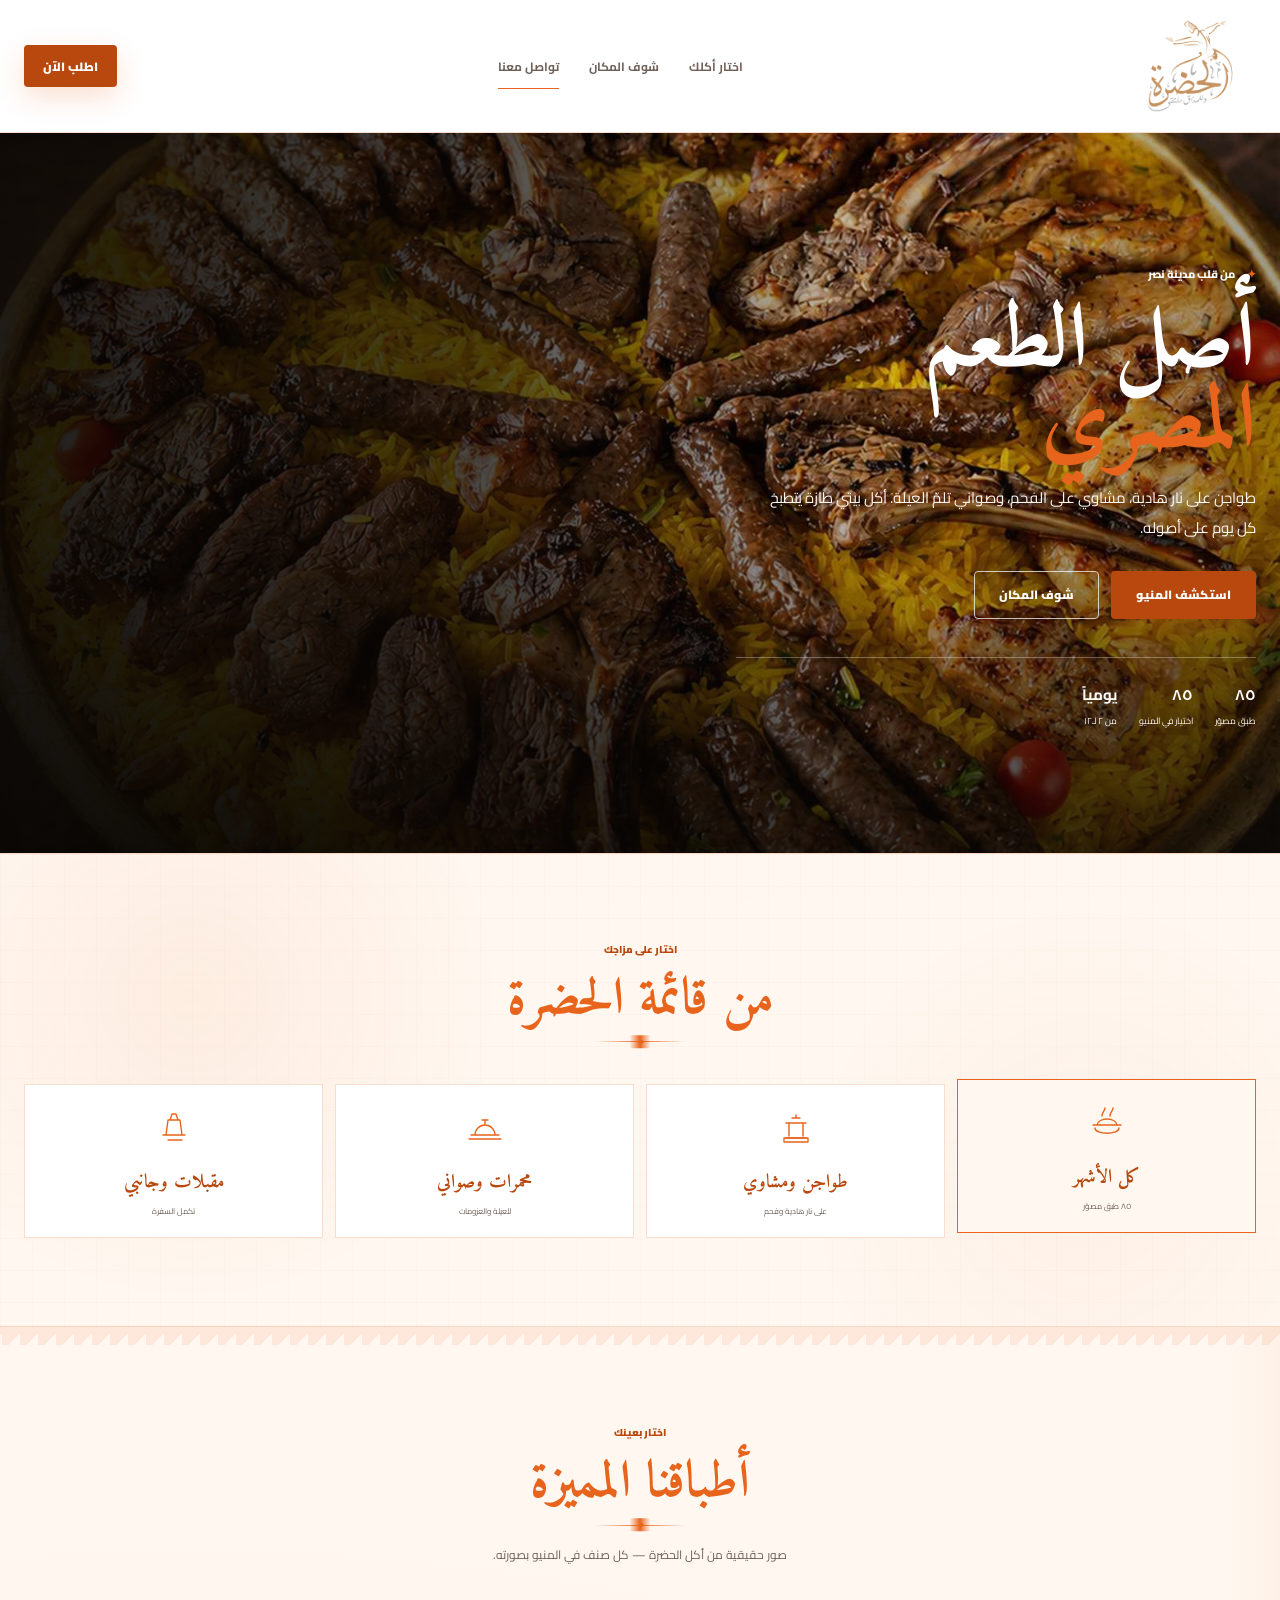
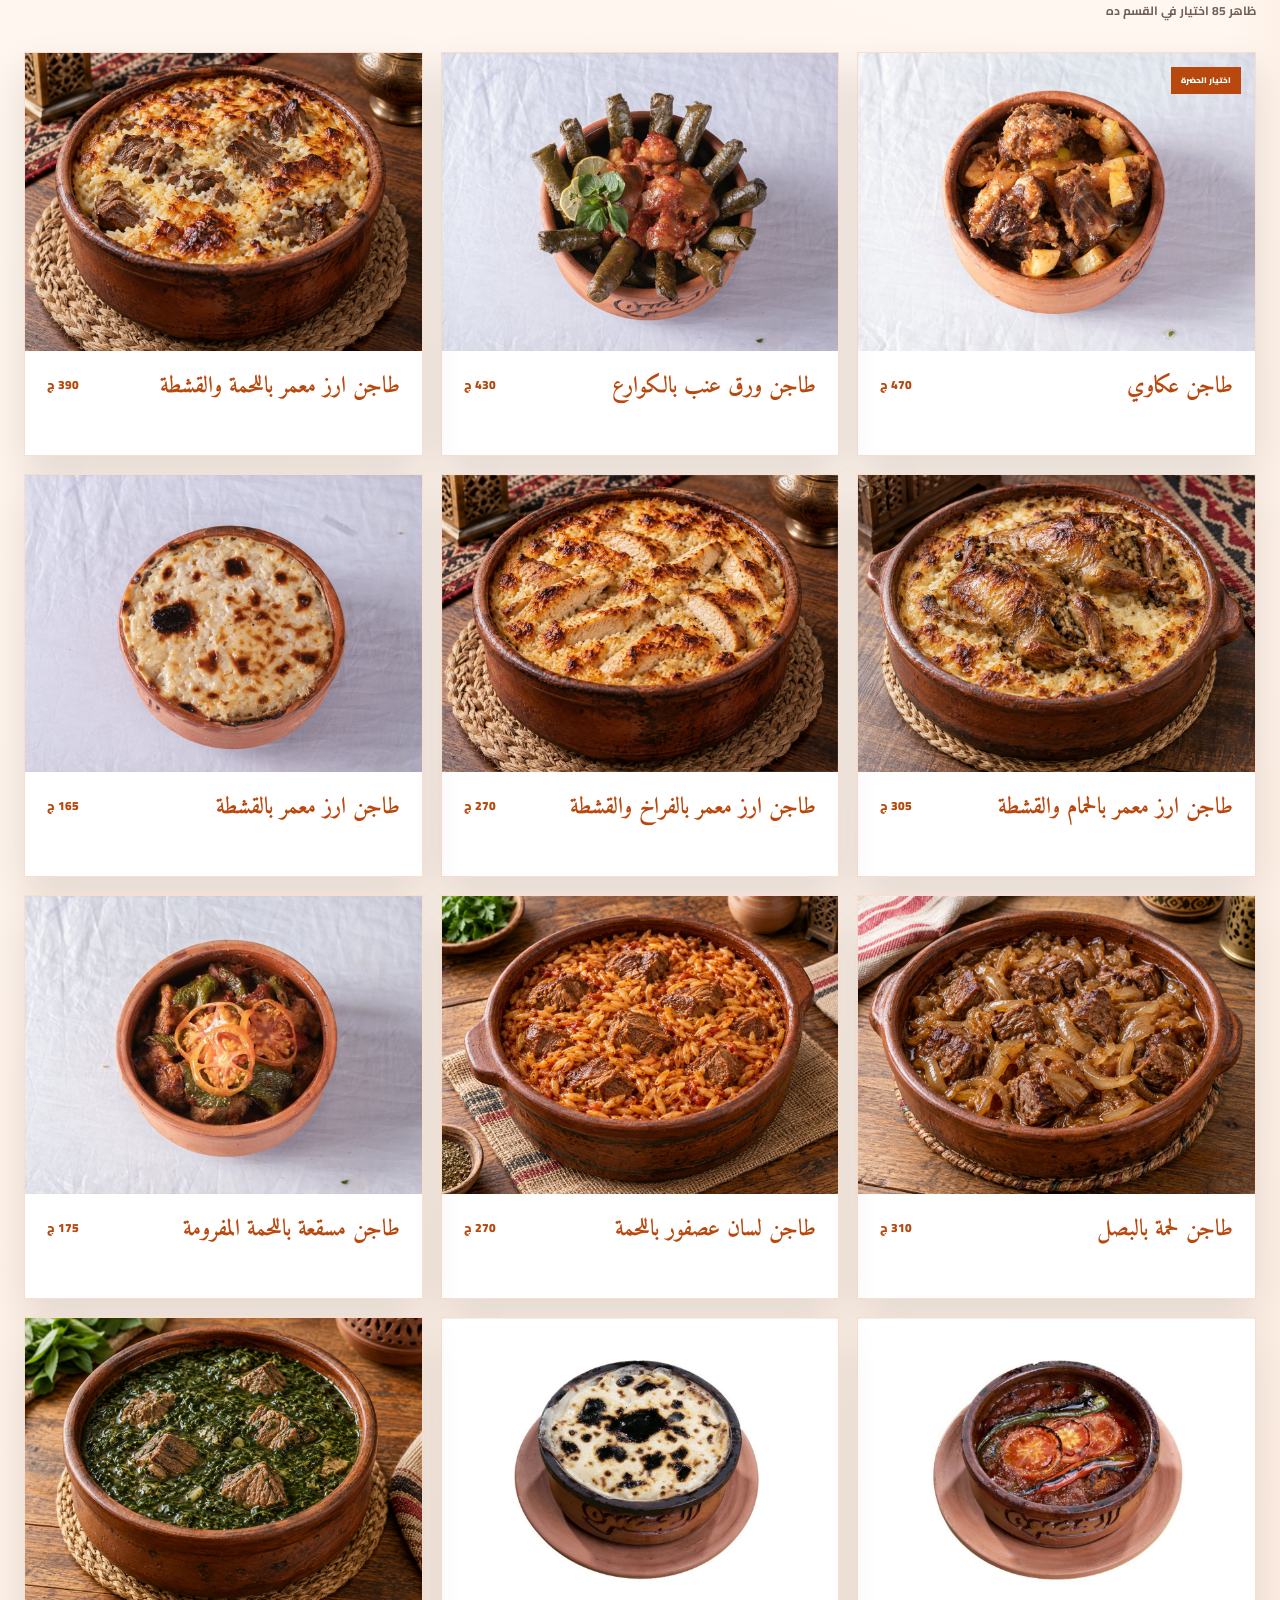
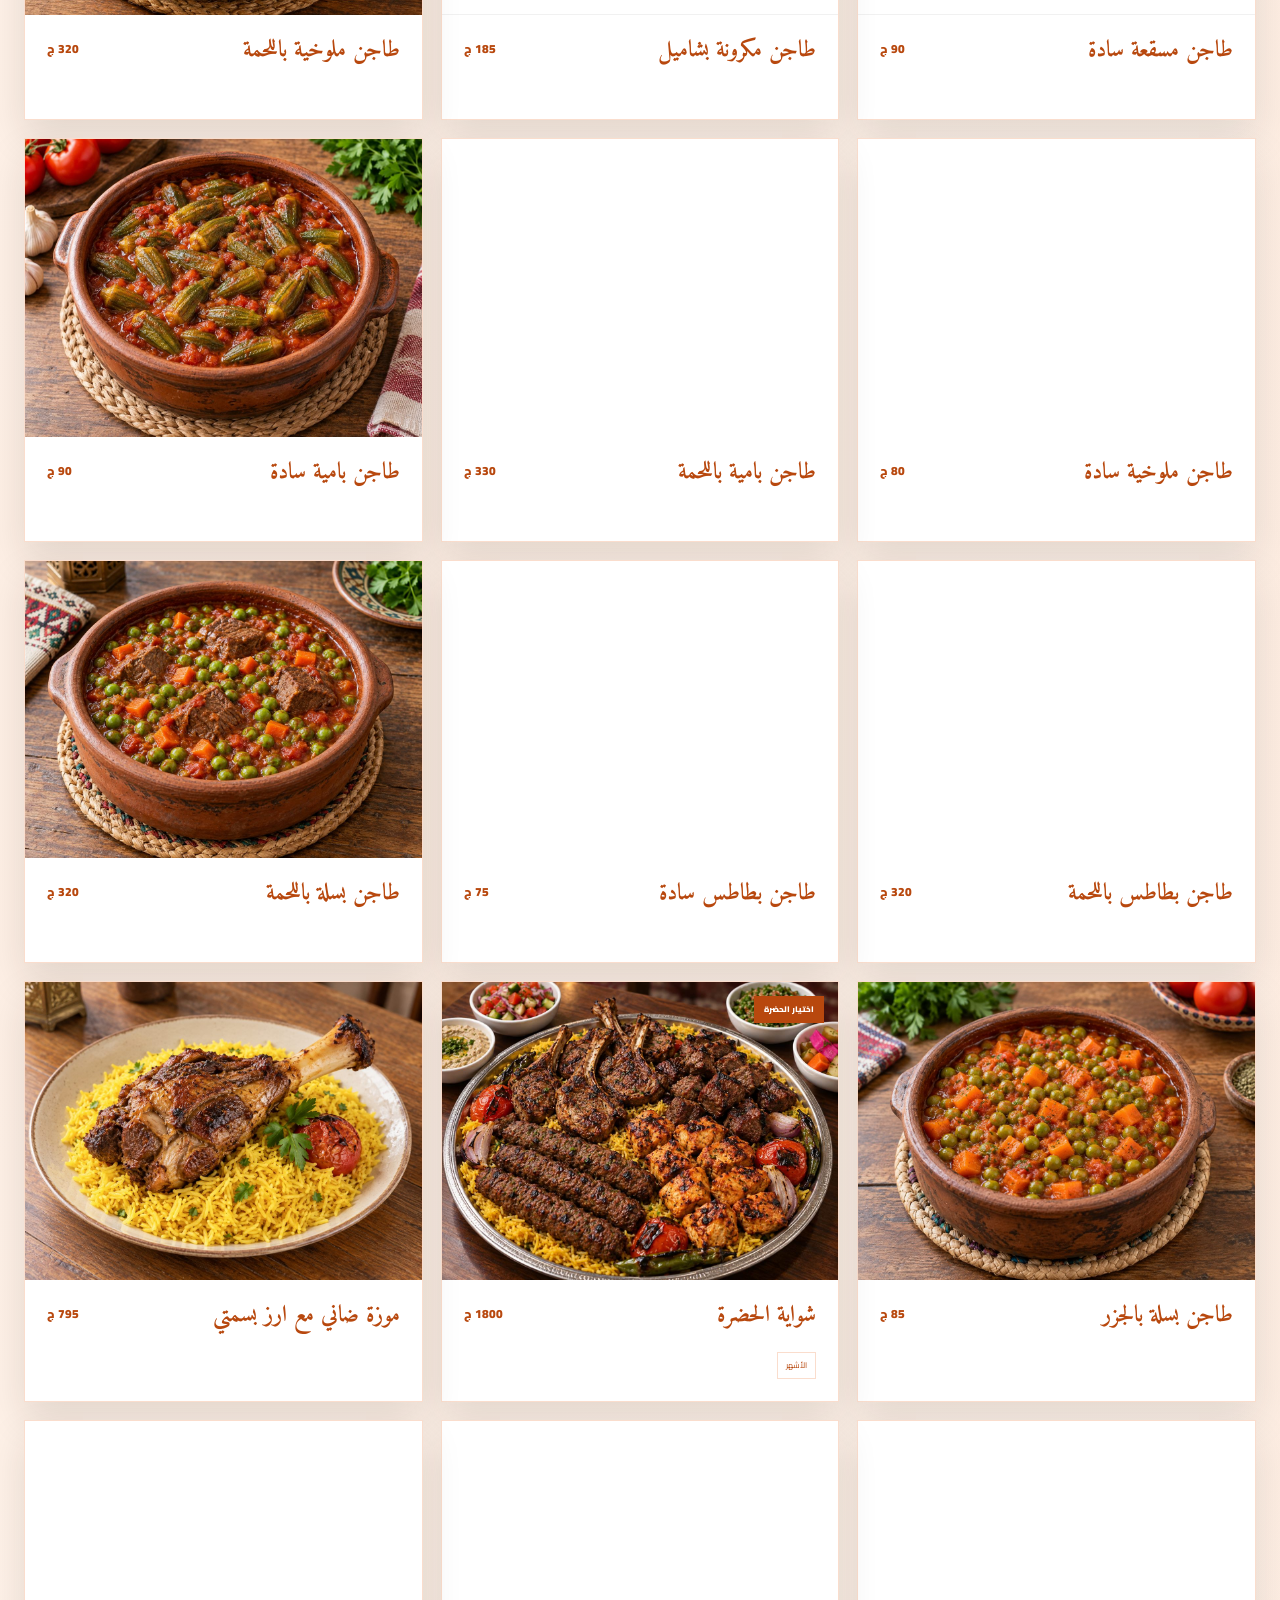
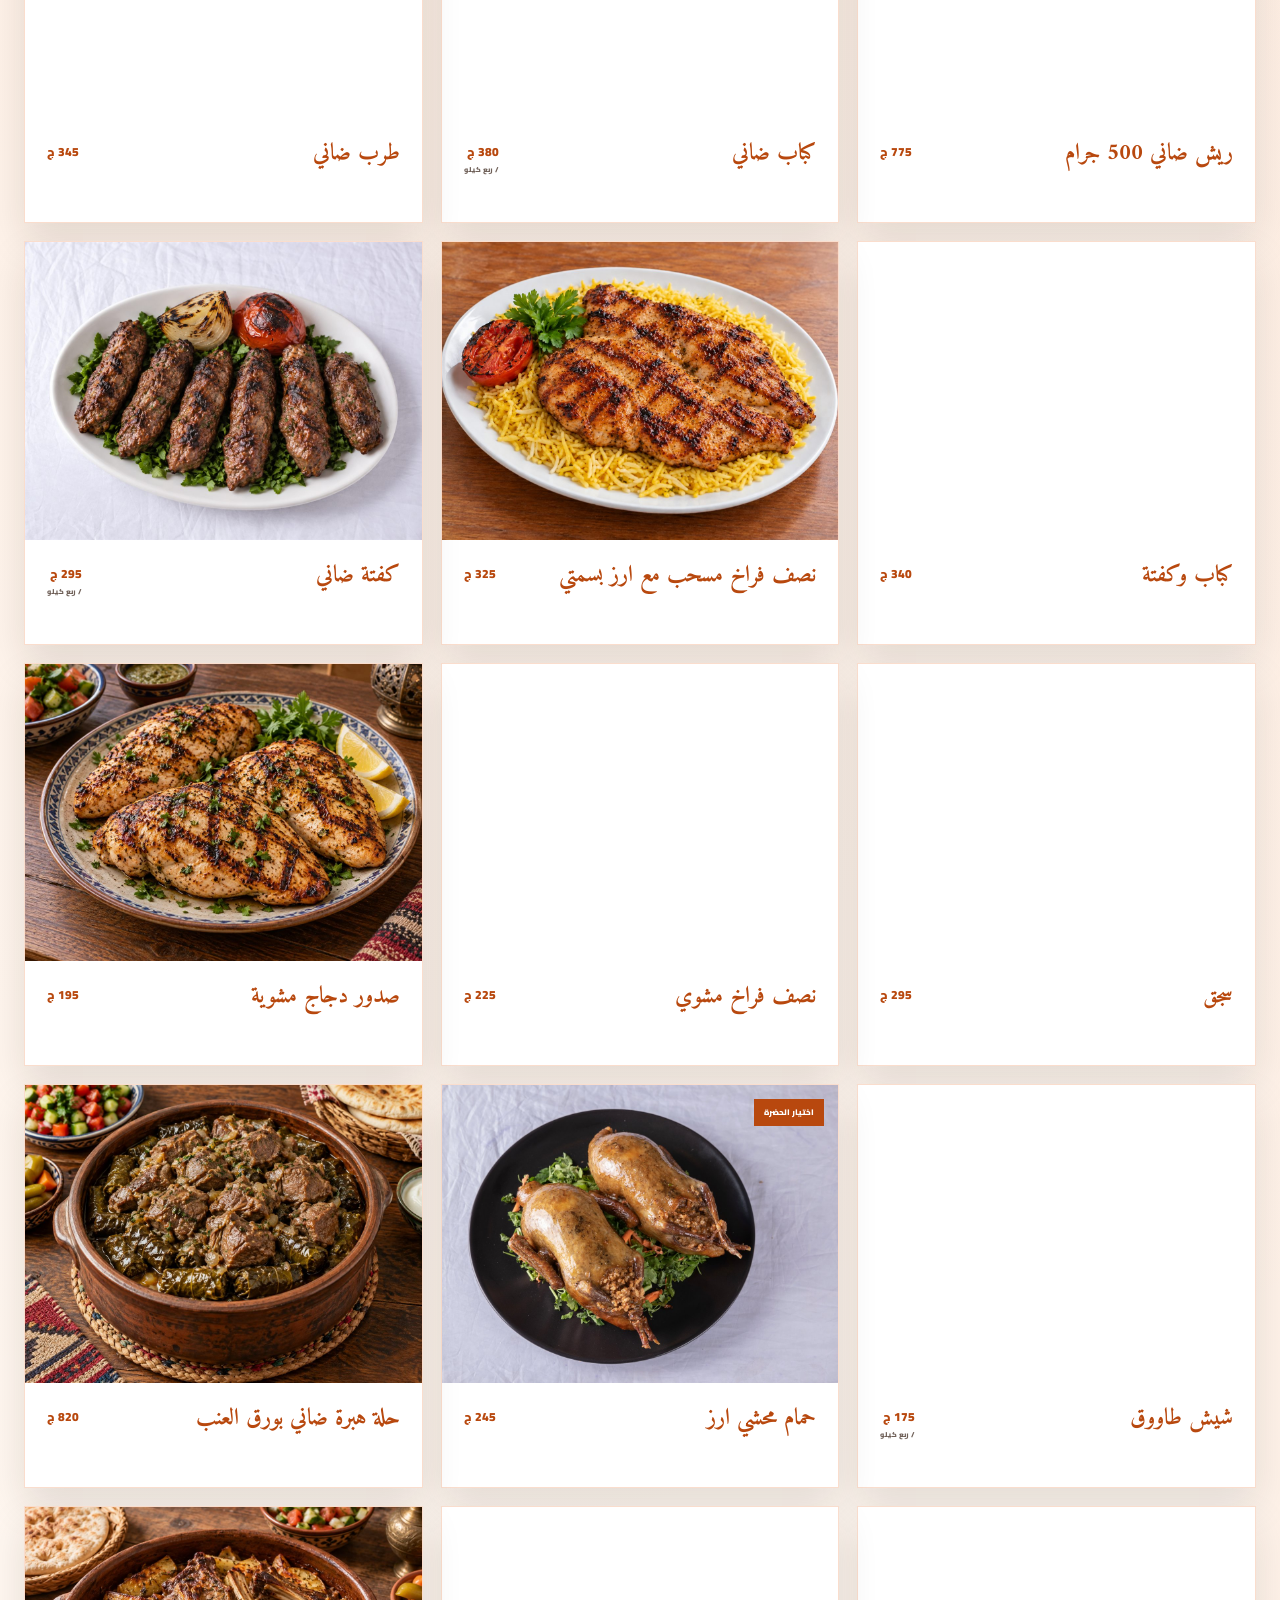
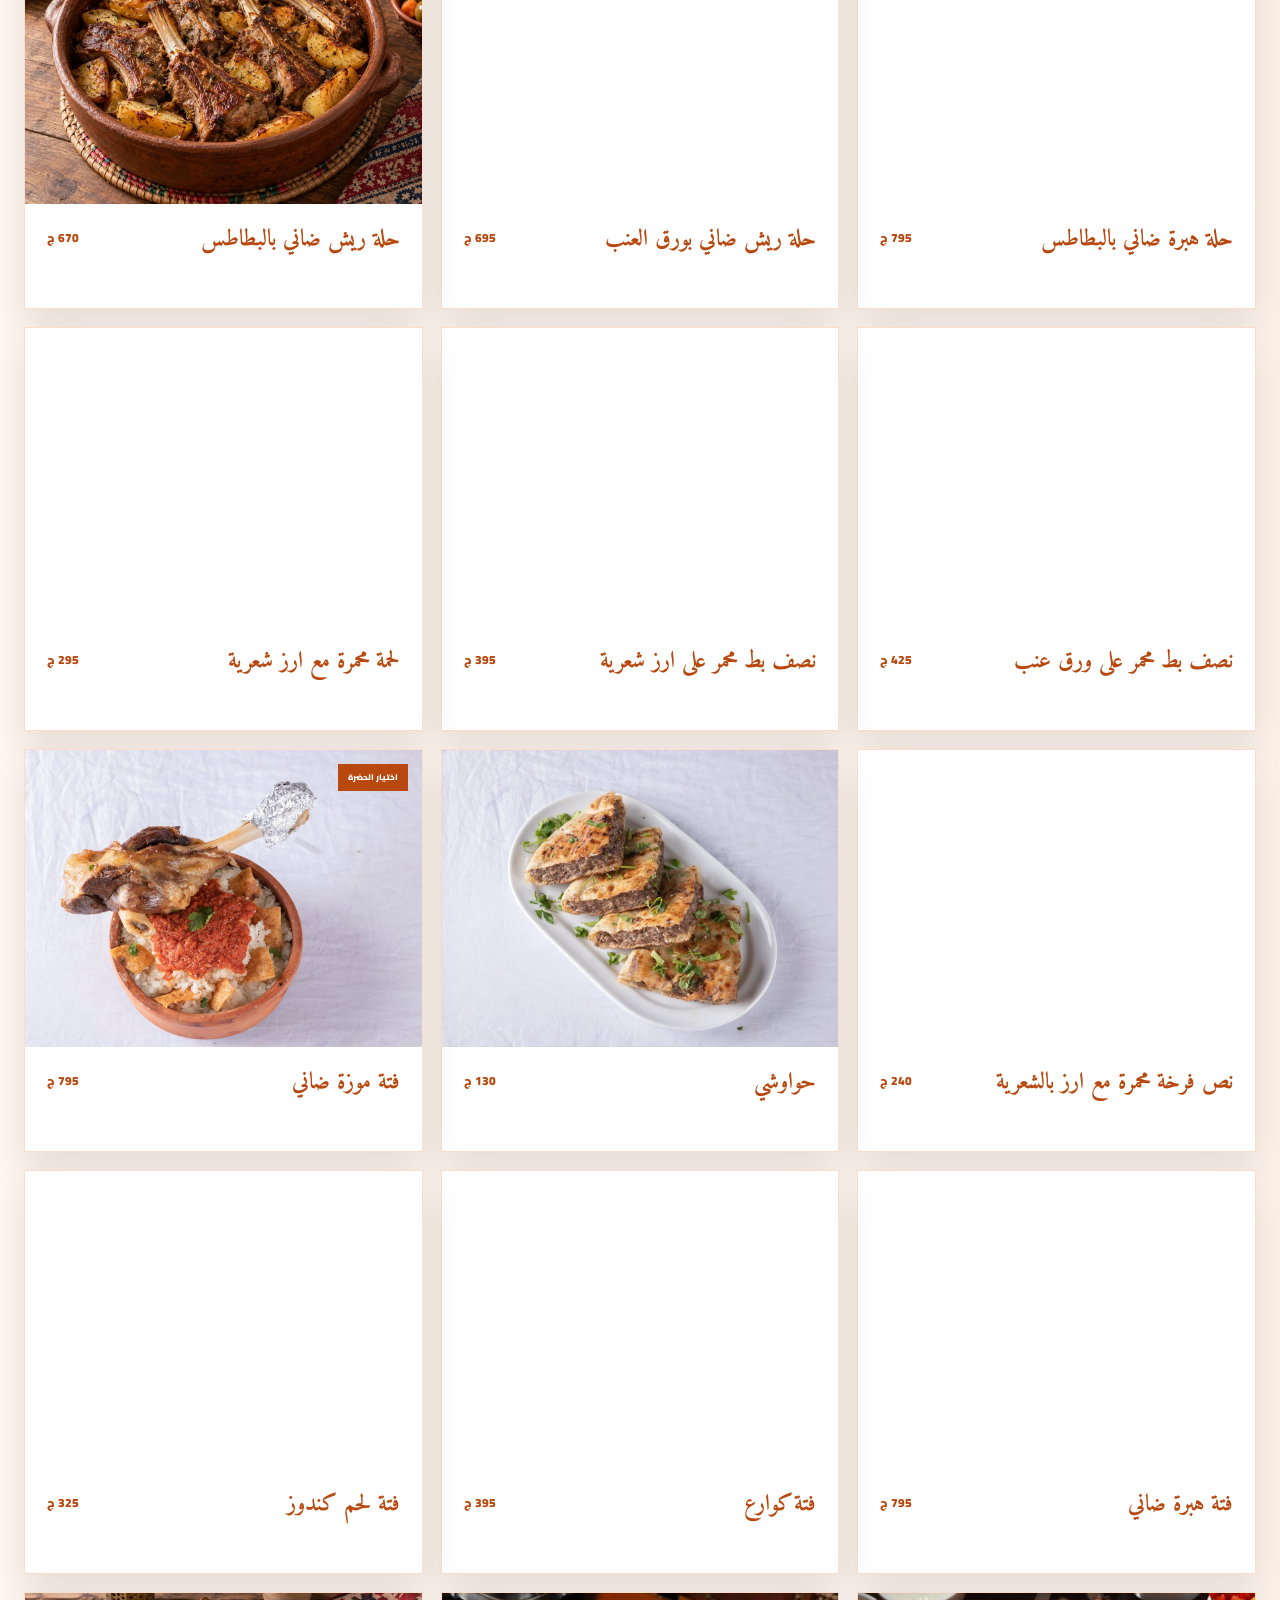
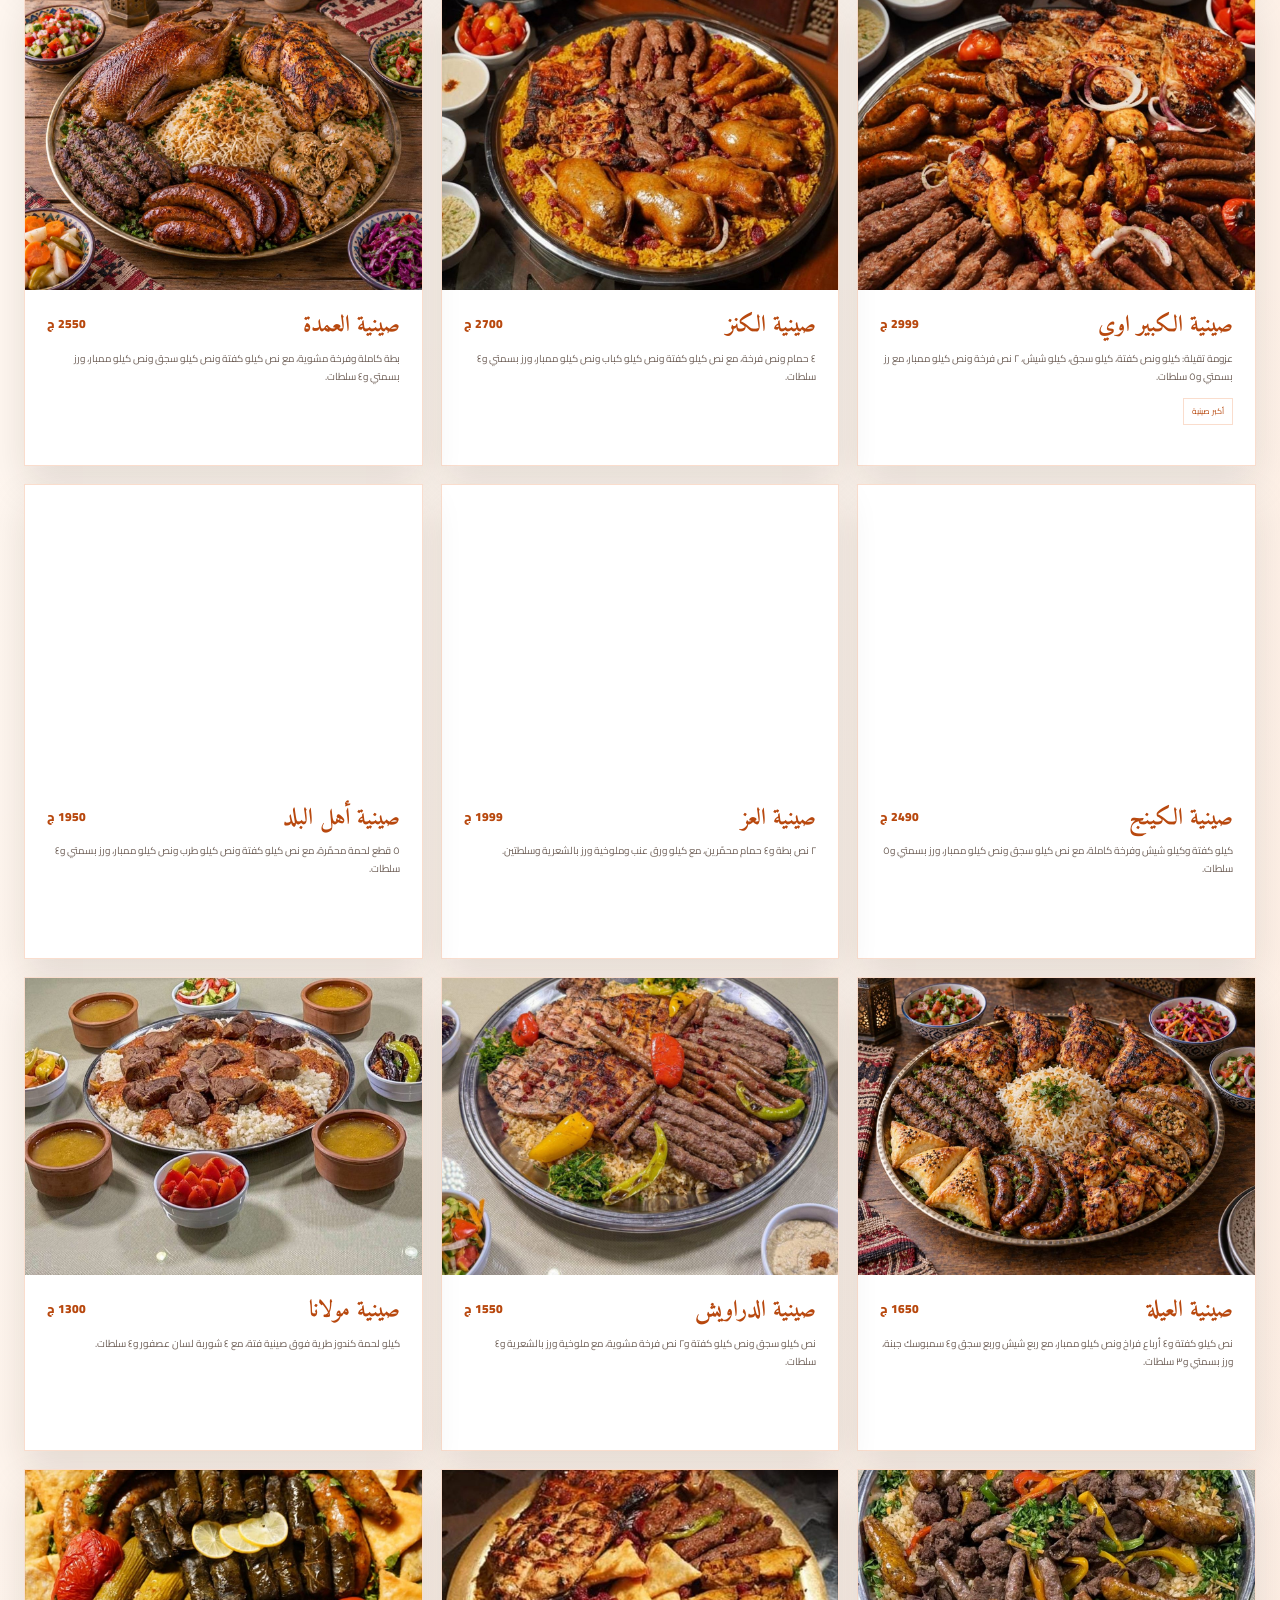
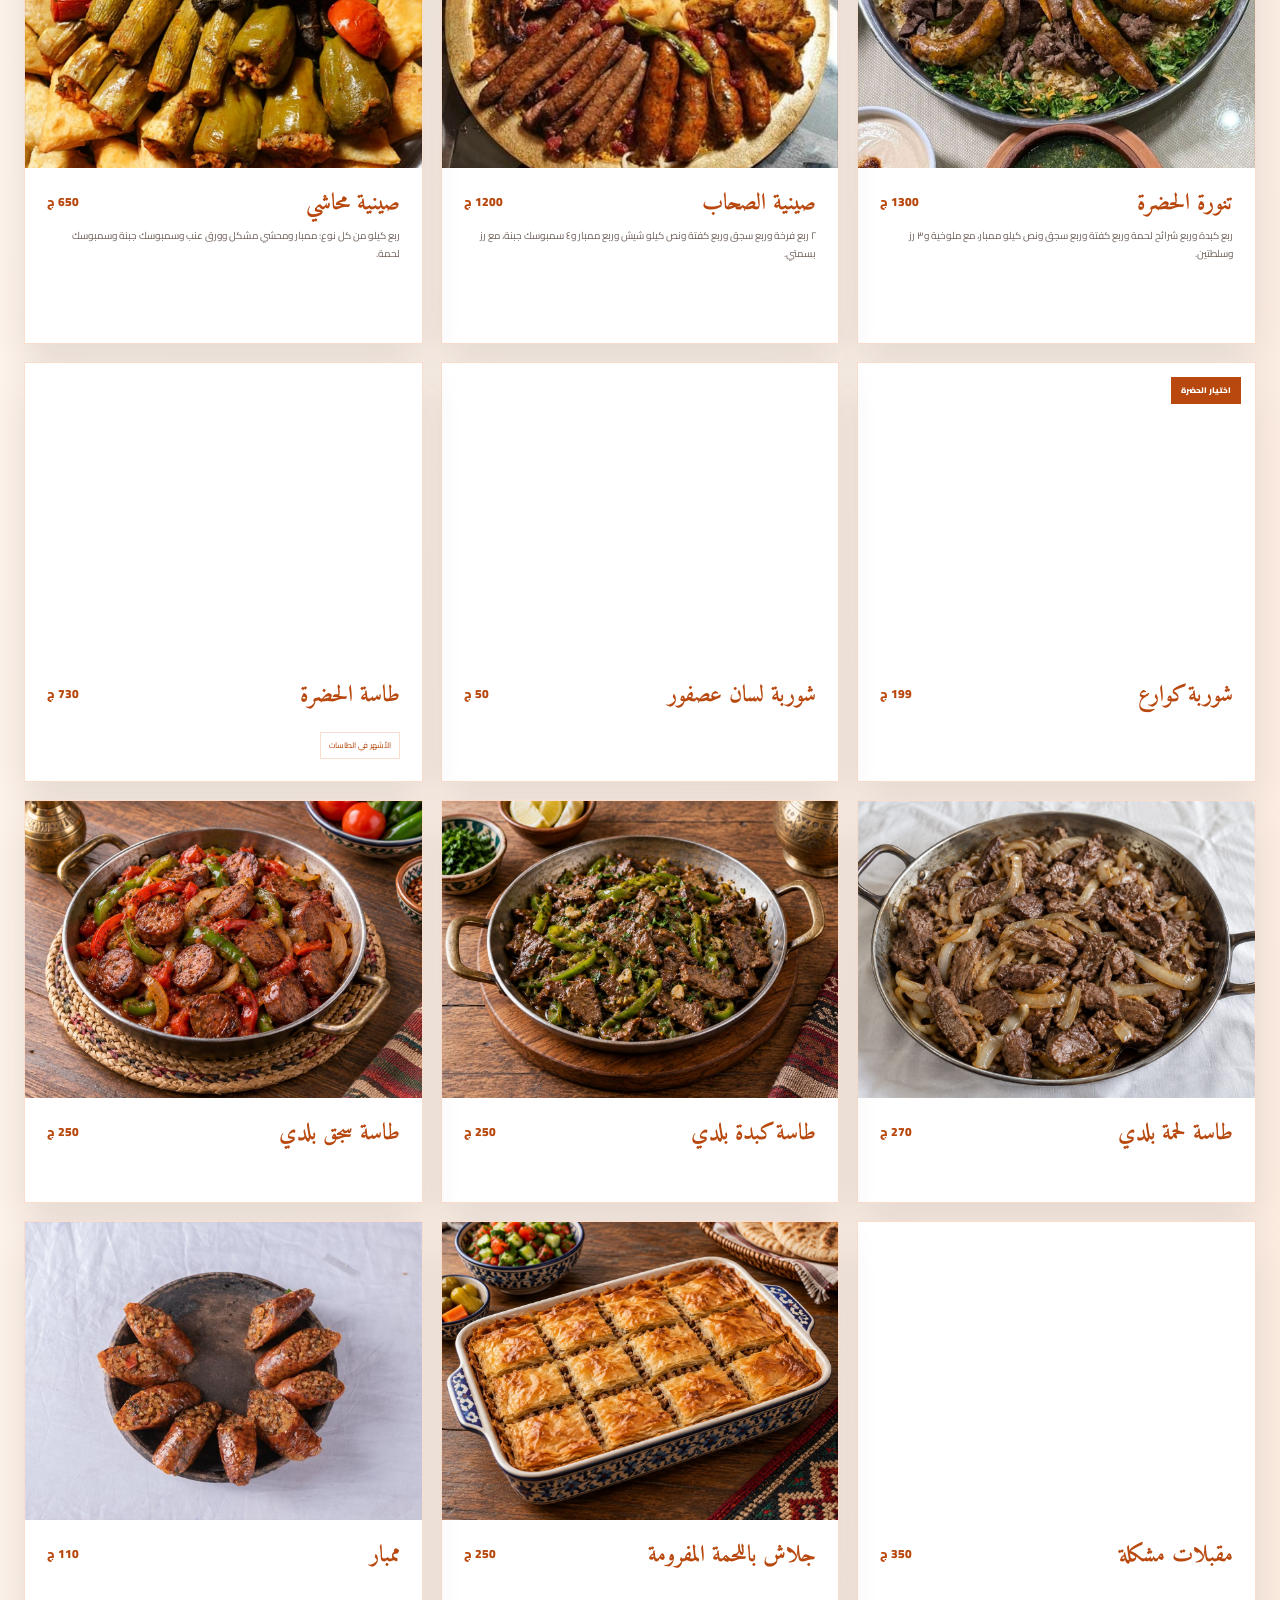
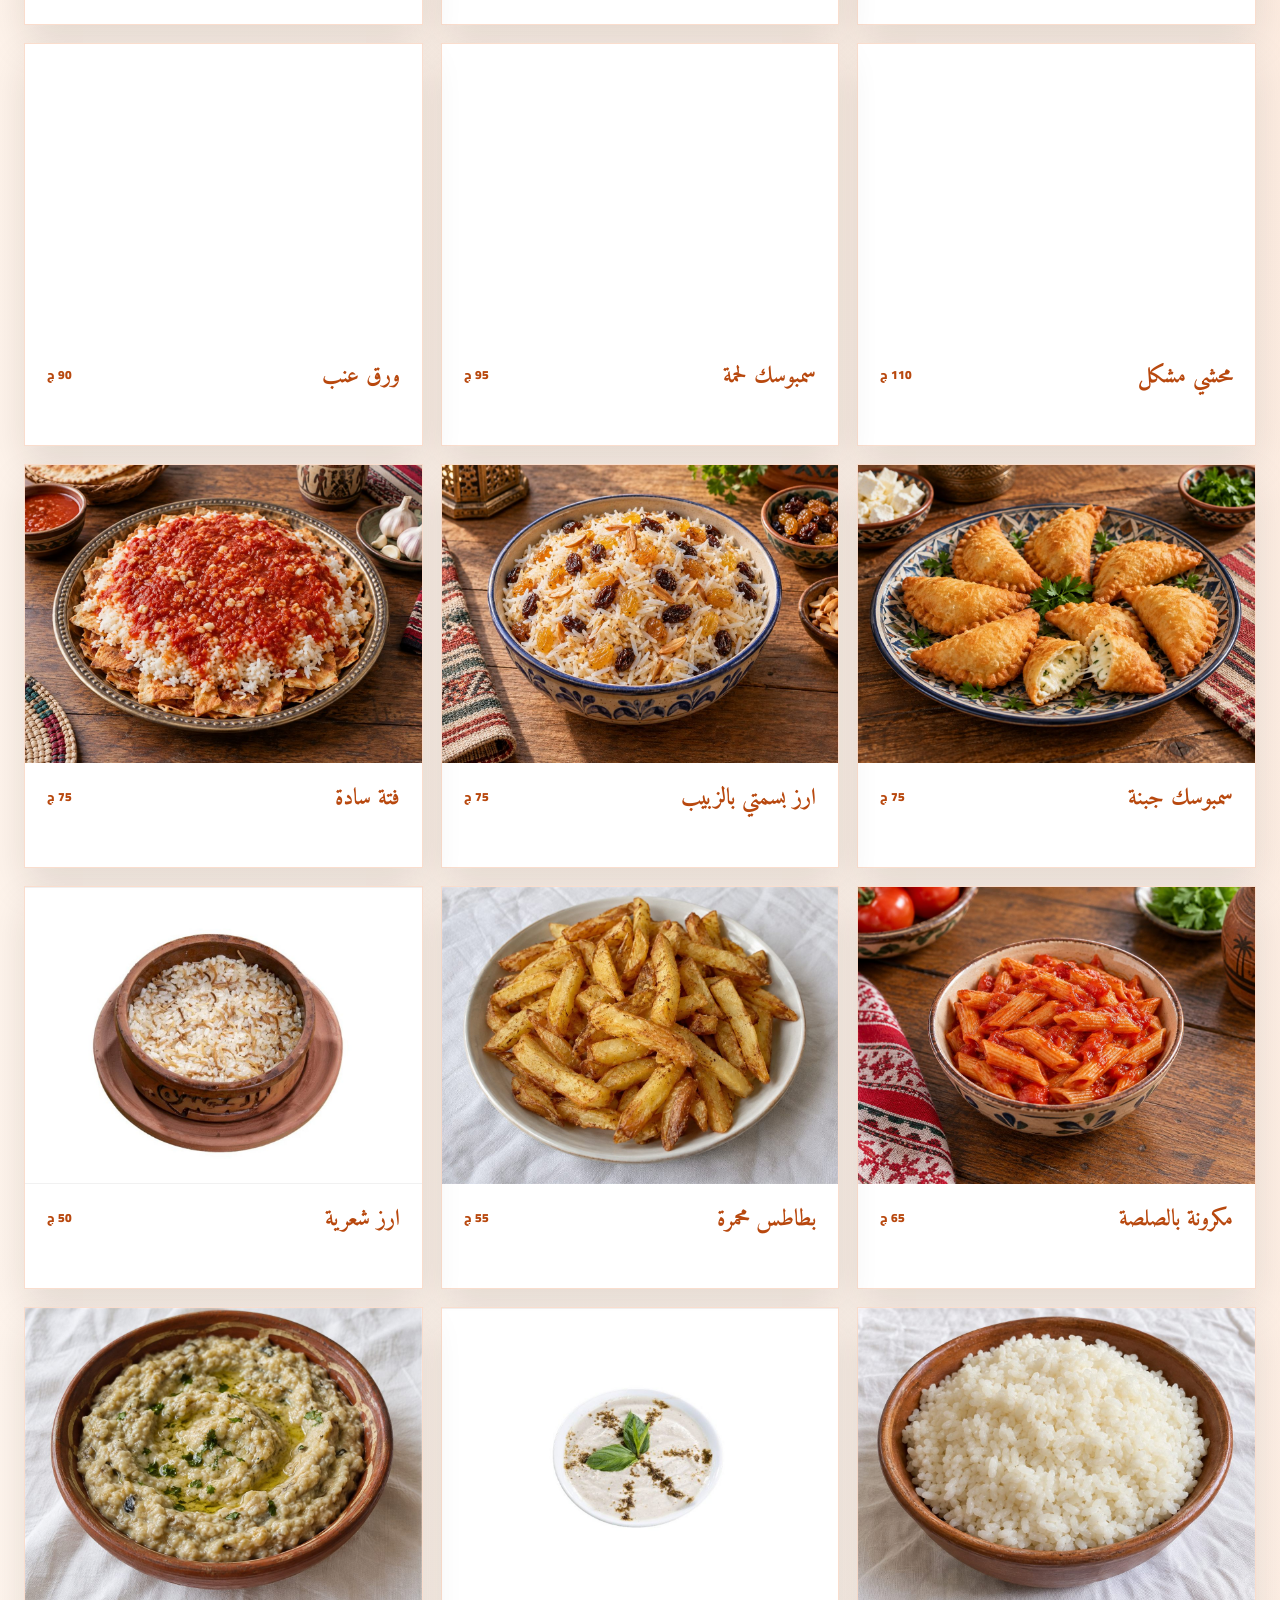
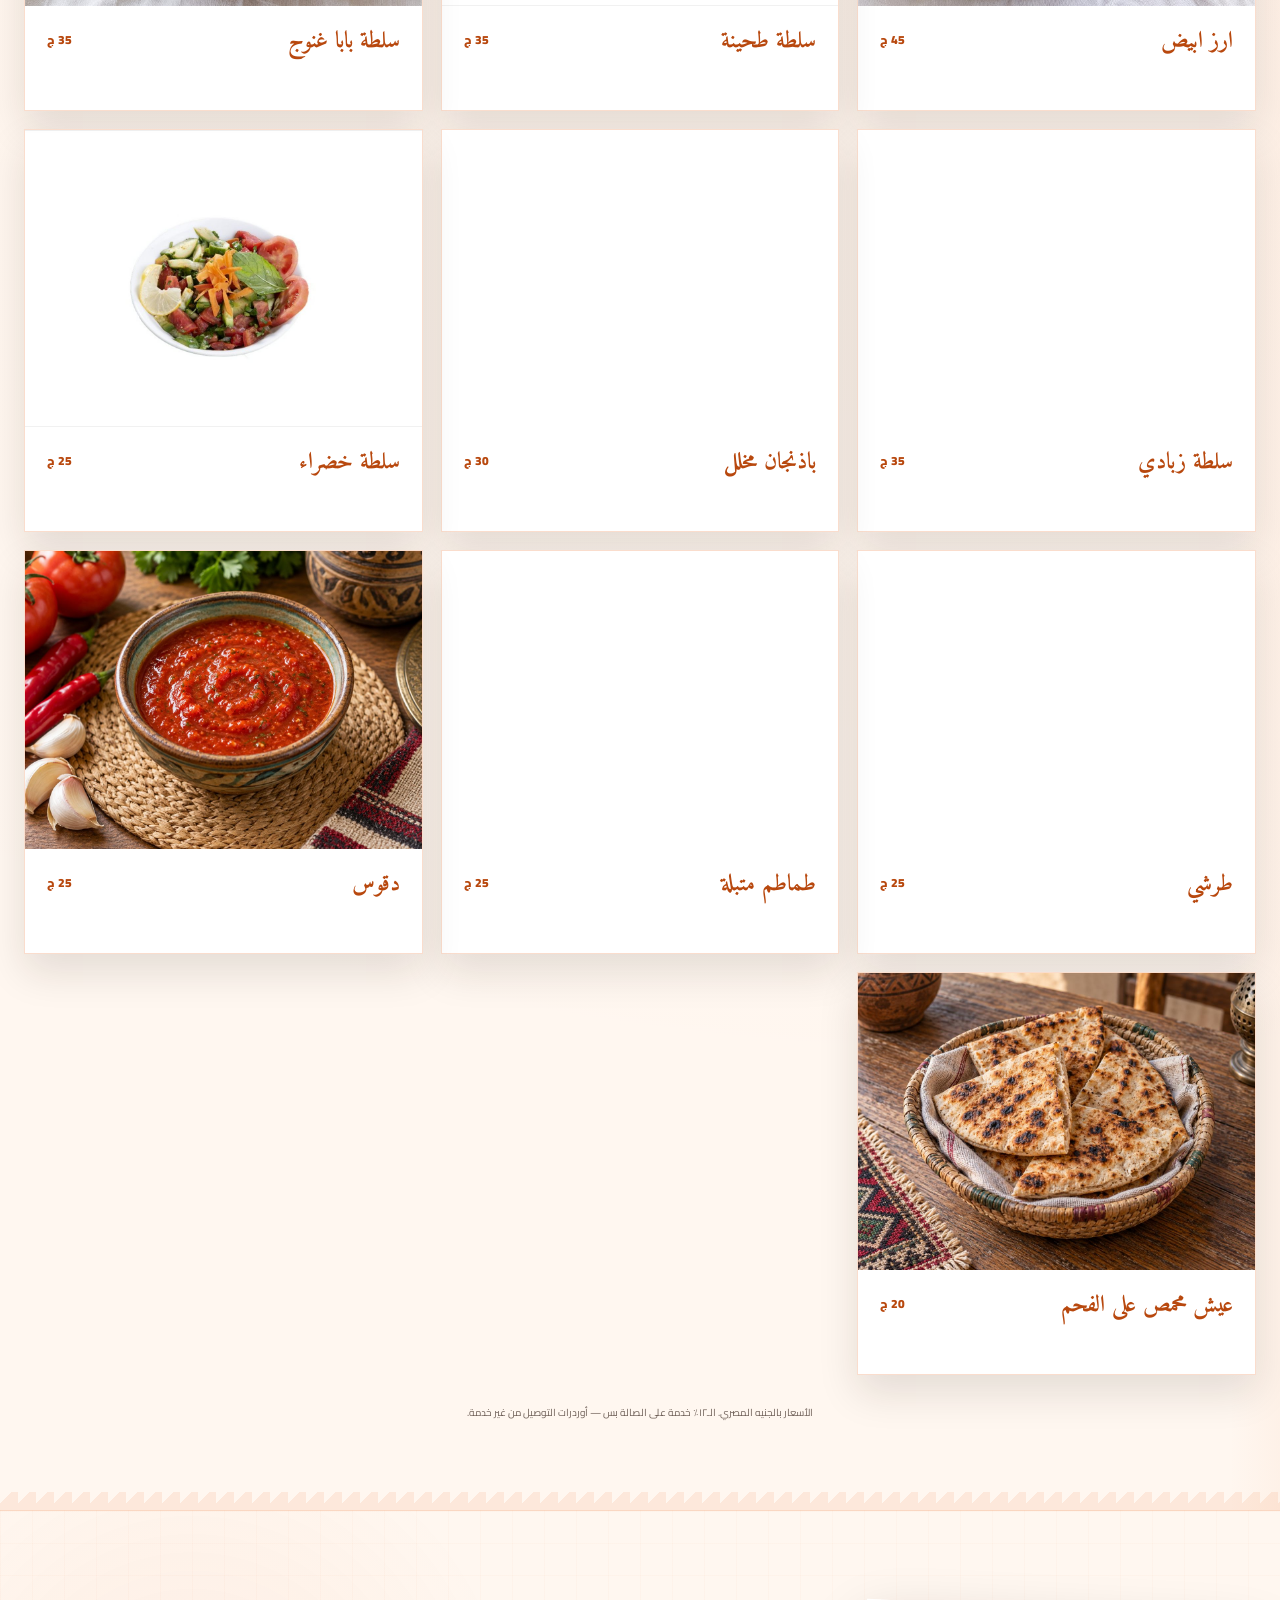
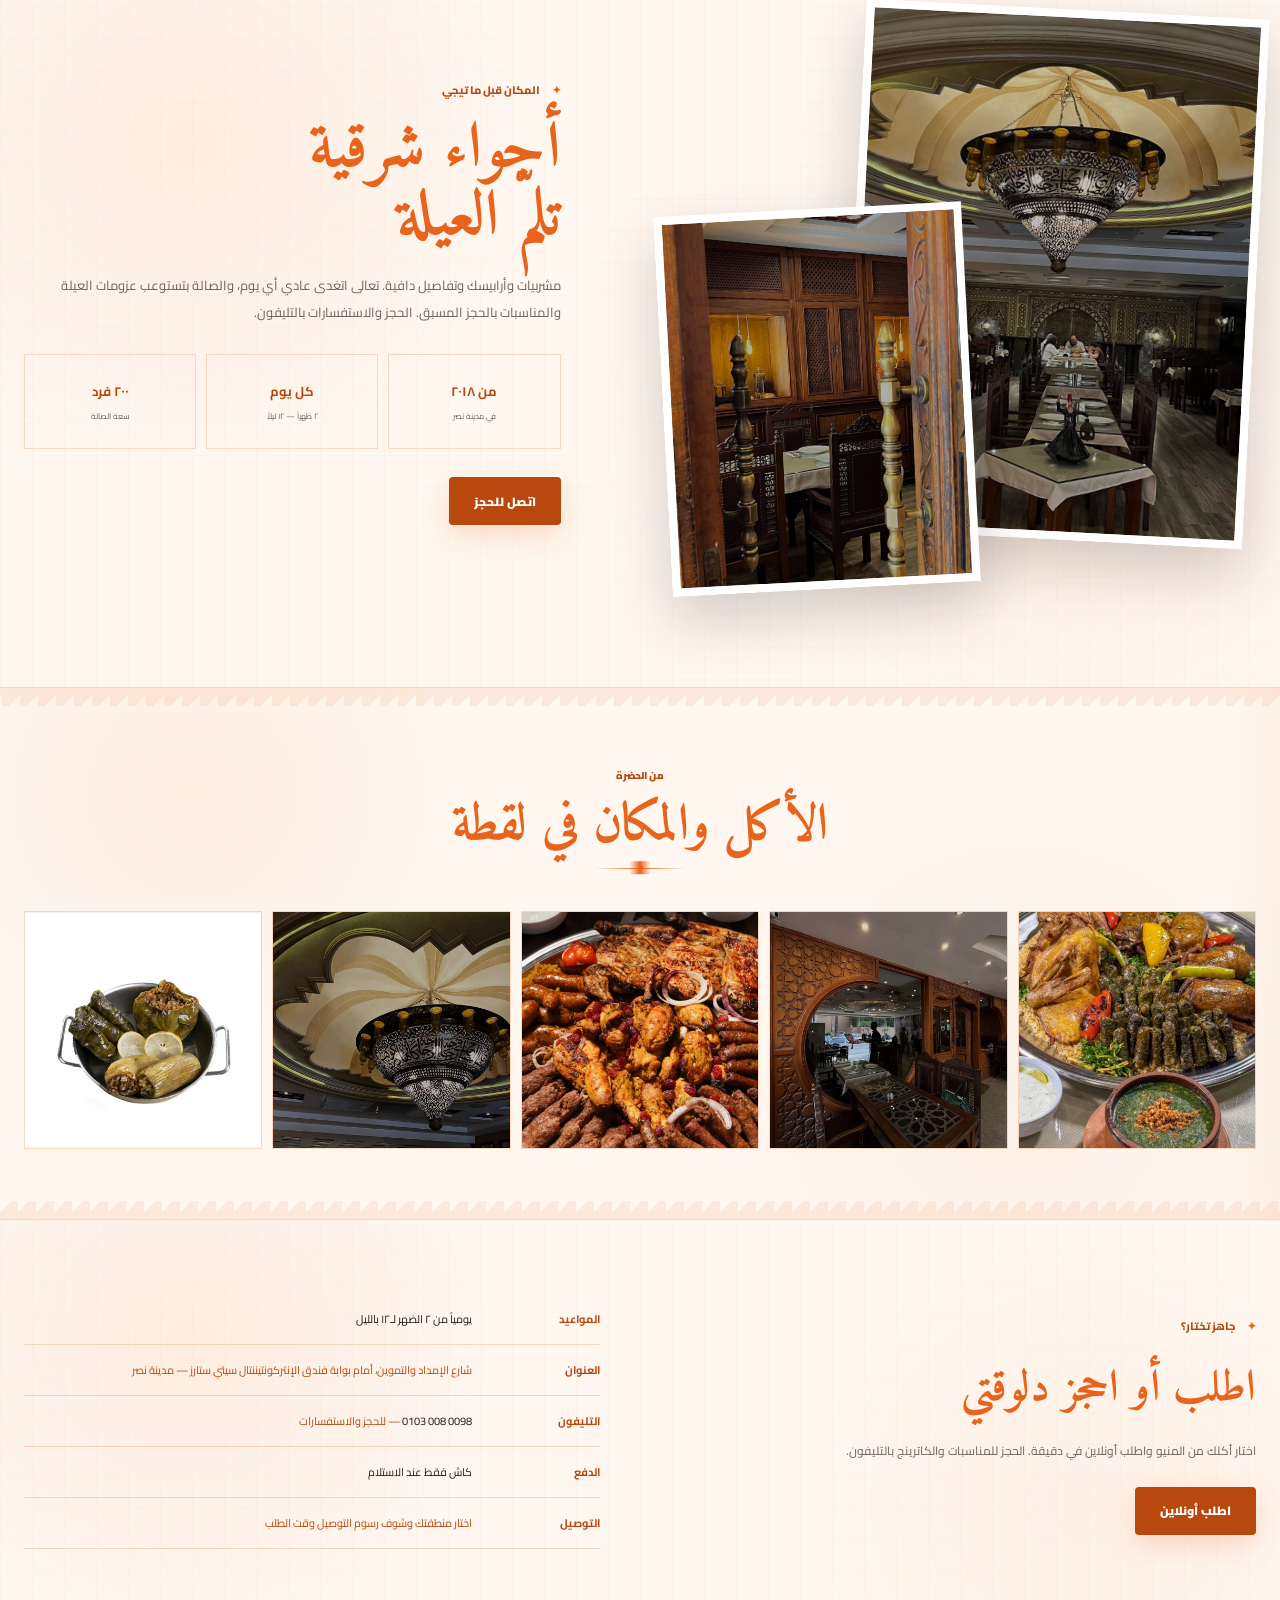
==== commit c1755a91: "تحديث الموقع — 2026-10-12 20:44" ====
--- a/index.html
+++ b/index.html
@@ -220,7 +220,7 @@
 <footer class="footer">
   <div class="shell footer-grid">
     <div class="footer-brand"><img src="img/logo.png" alt="" width="96" height="96"><b>الحضرة</b><span>أكل مصري بيتي على أصوله</span></div>
-    <div><b>روابط سريعة</b><a href="#menu">الأطباق</a><a href="#hall">المكان</a><a href="#contact">تواصل معنا</a></div>
+    <div><b>روابط سريعة</b><a href="#menu">الأطباق</a><a href="#hall">المكان</a><a href="#contact">تواصل معنا</a><a href="privacy.html">سياسة الخصوصية</a></div>
     <div><b>تابعنا</b><a href="https://www.facebook.com/elhadra.rest" target="_blank" rel="noopener">فيسبوك</a><a href="https://www.instagram.com/elhadra.restaurant" target="_blank" rel="noopener">إنستجرام</a><a href="https://www.tiktok.com/@elhadra_restaurant" target="_blank" rel="noopener">تيك توك</a></div>
   </div>
   <p>© <span id="year">2026</span> الحضرة — كل الحقوق محفوظة.</p>
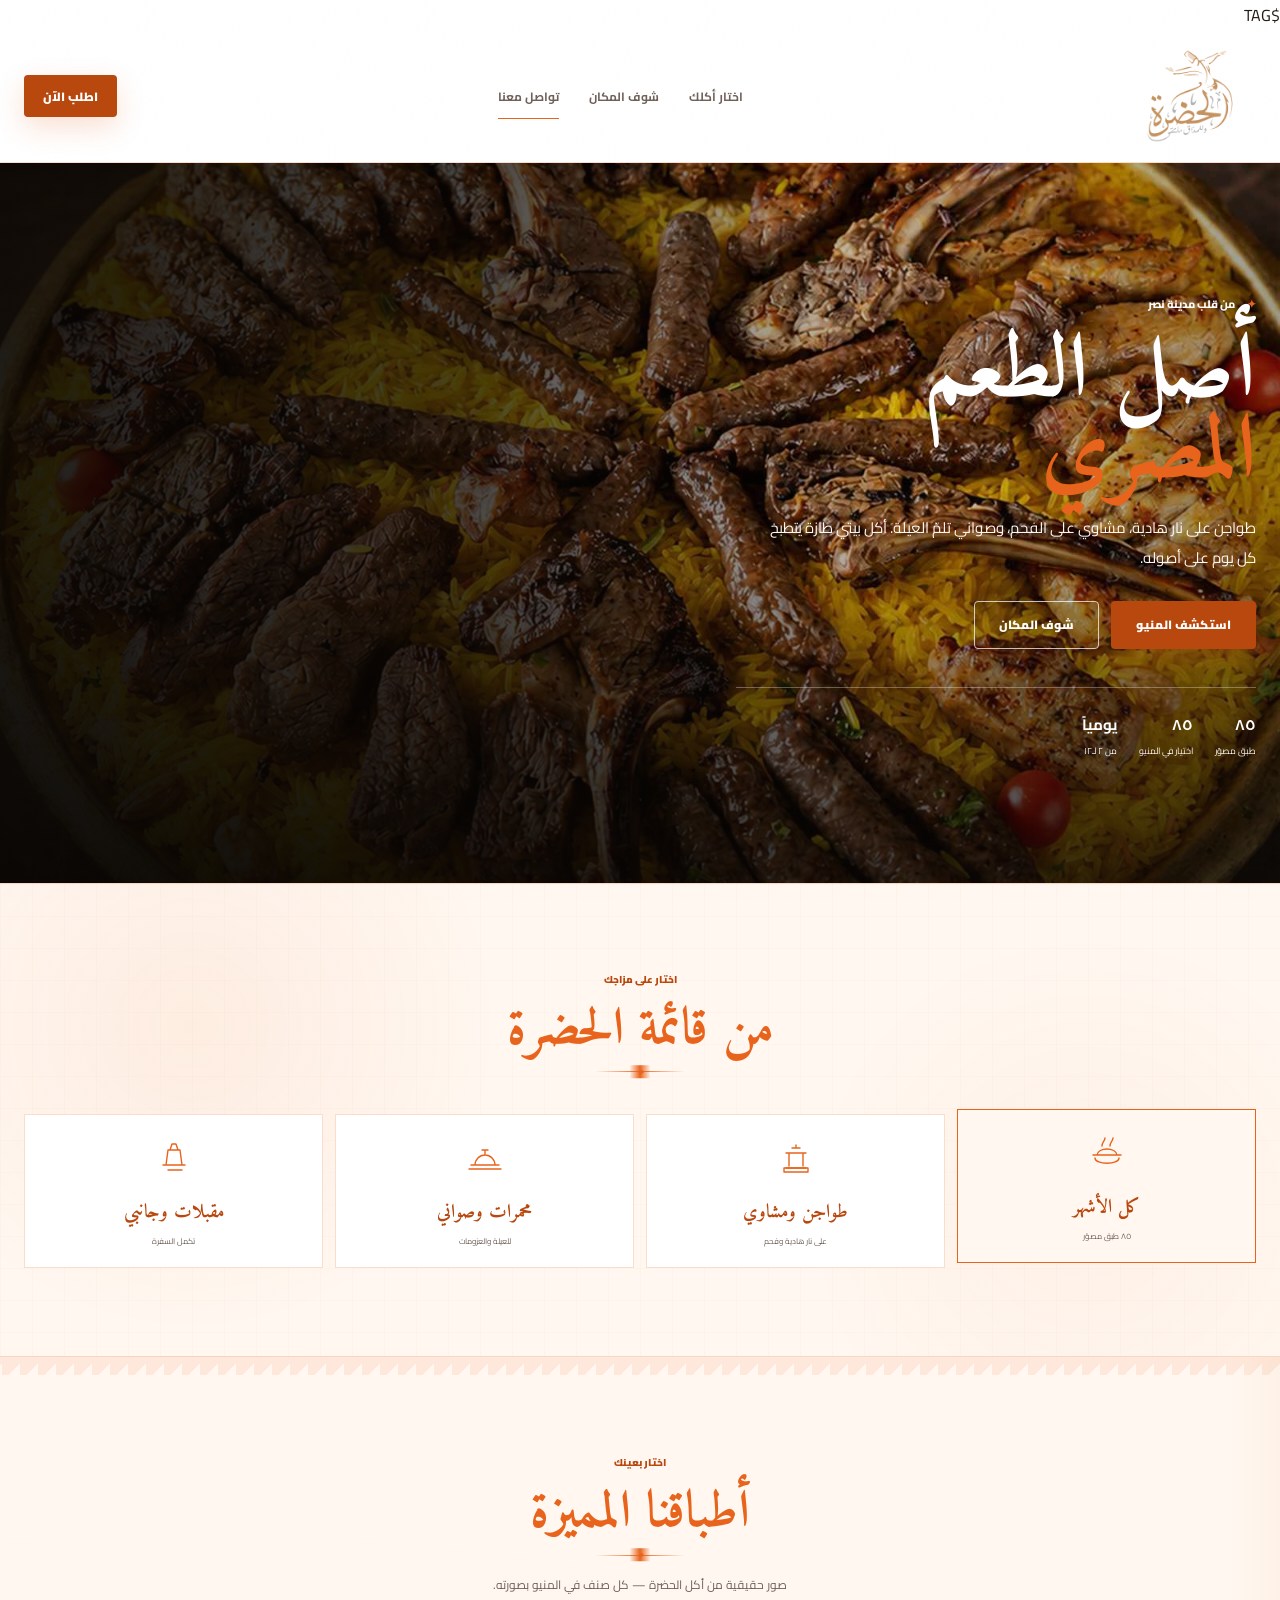
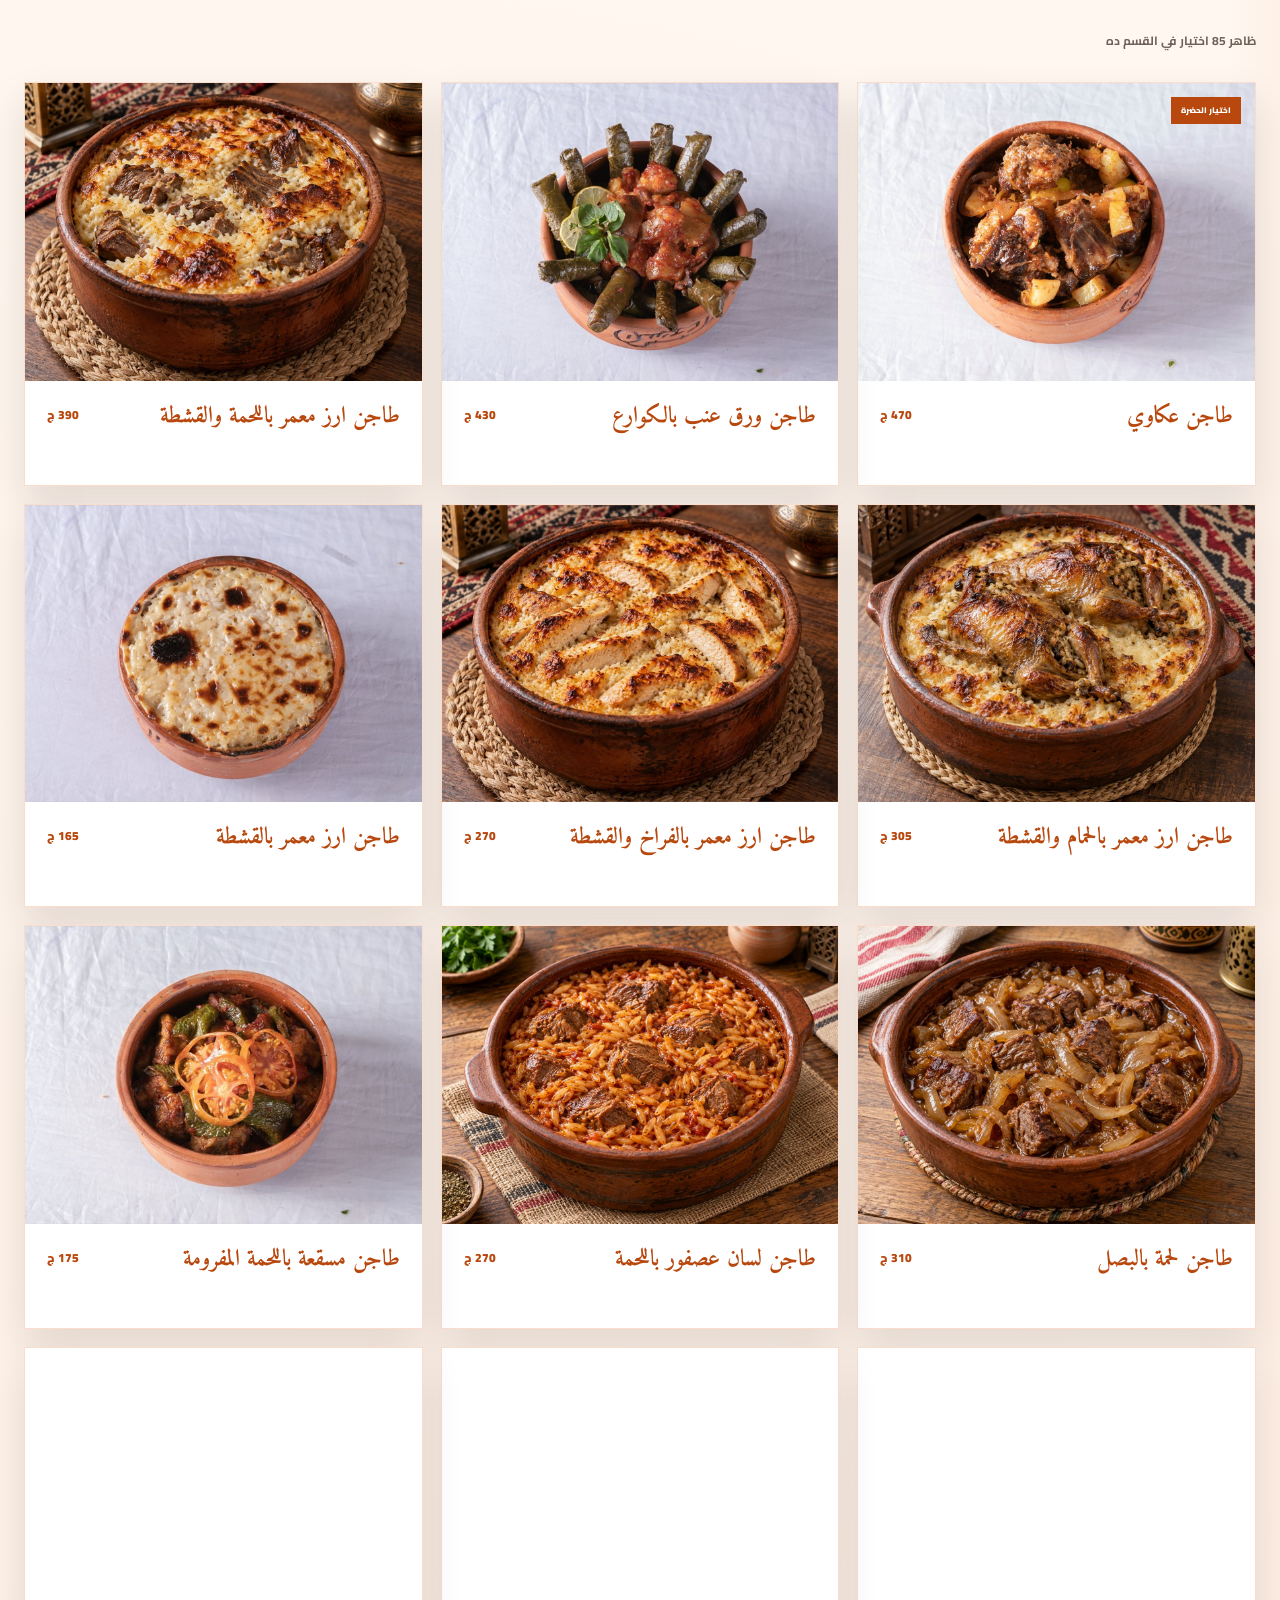
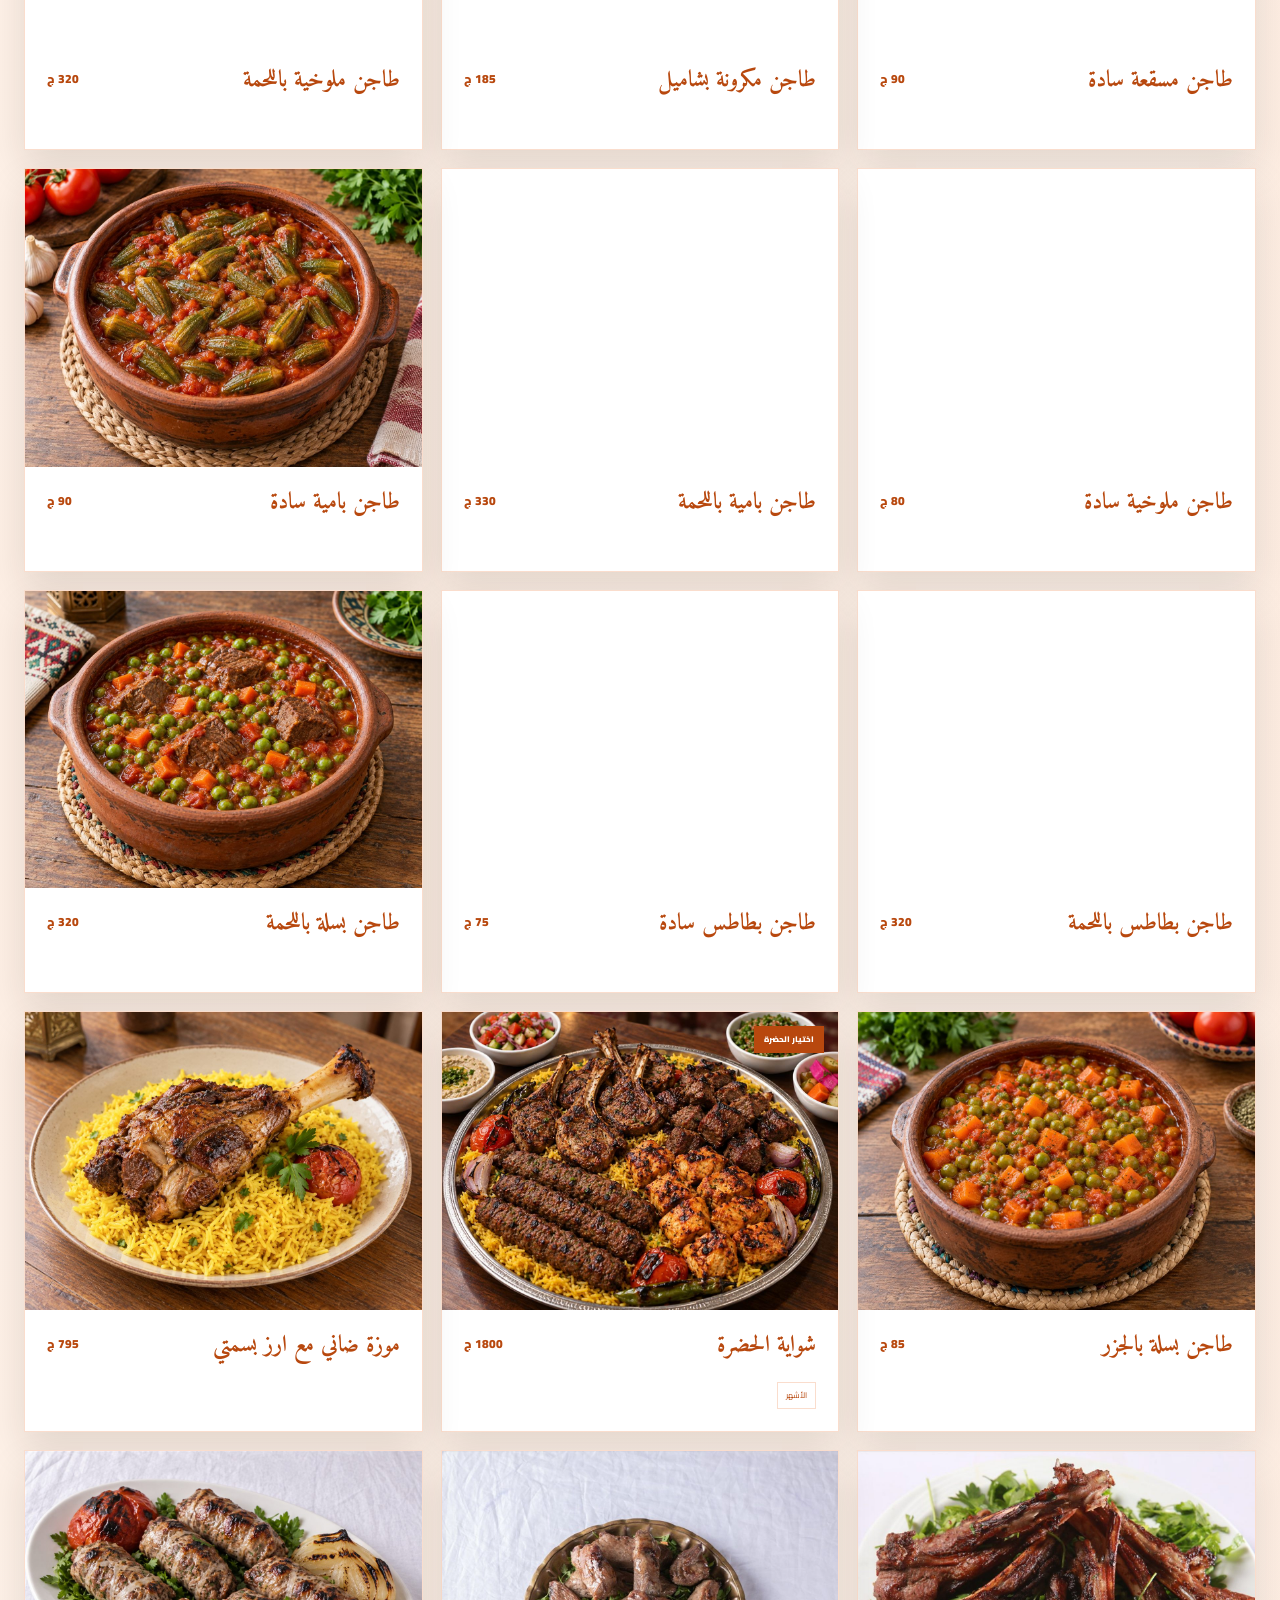
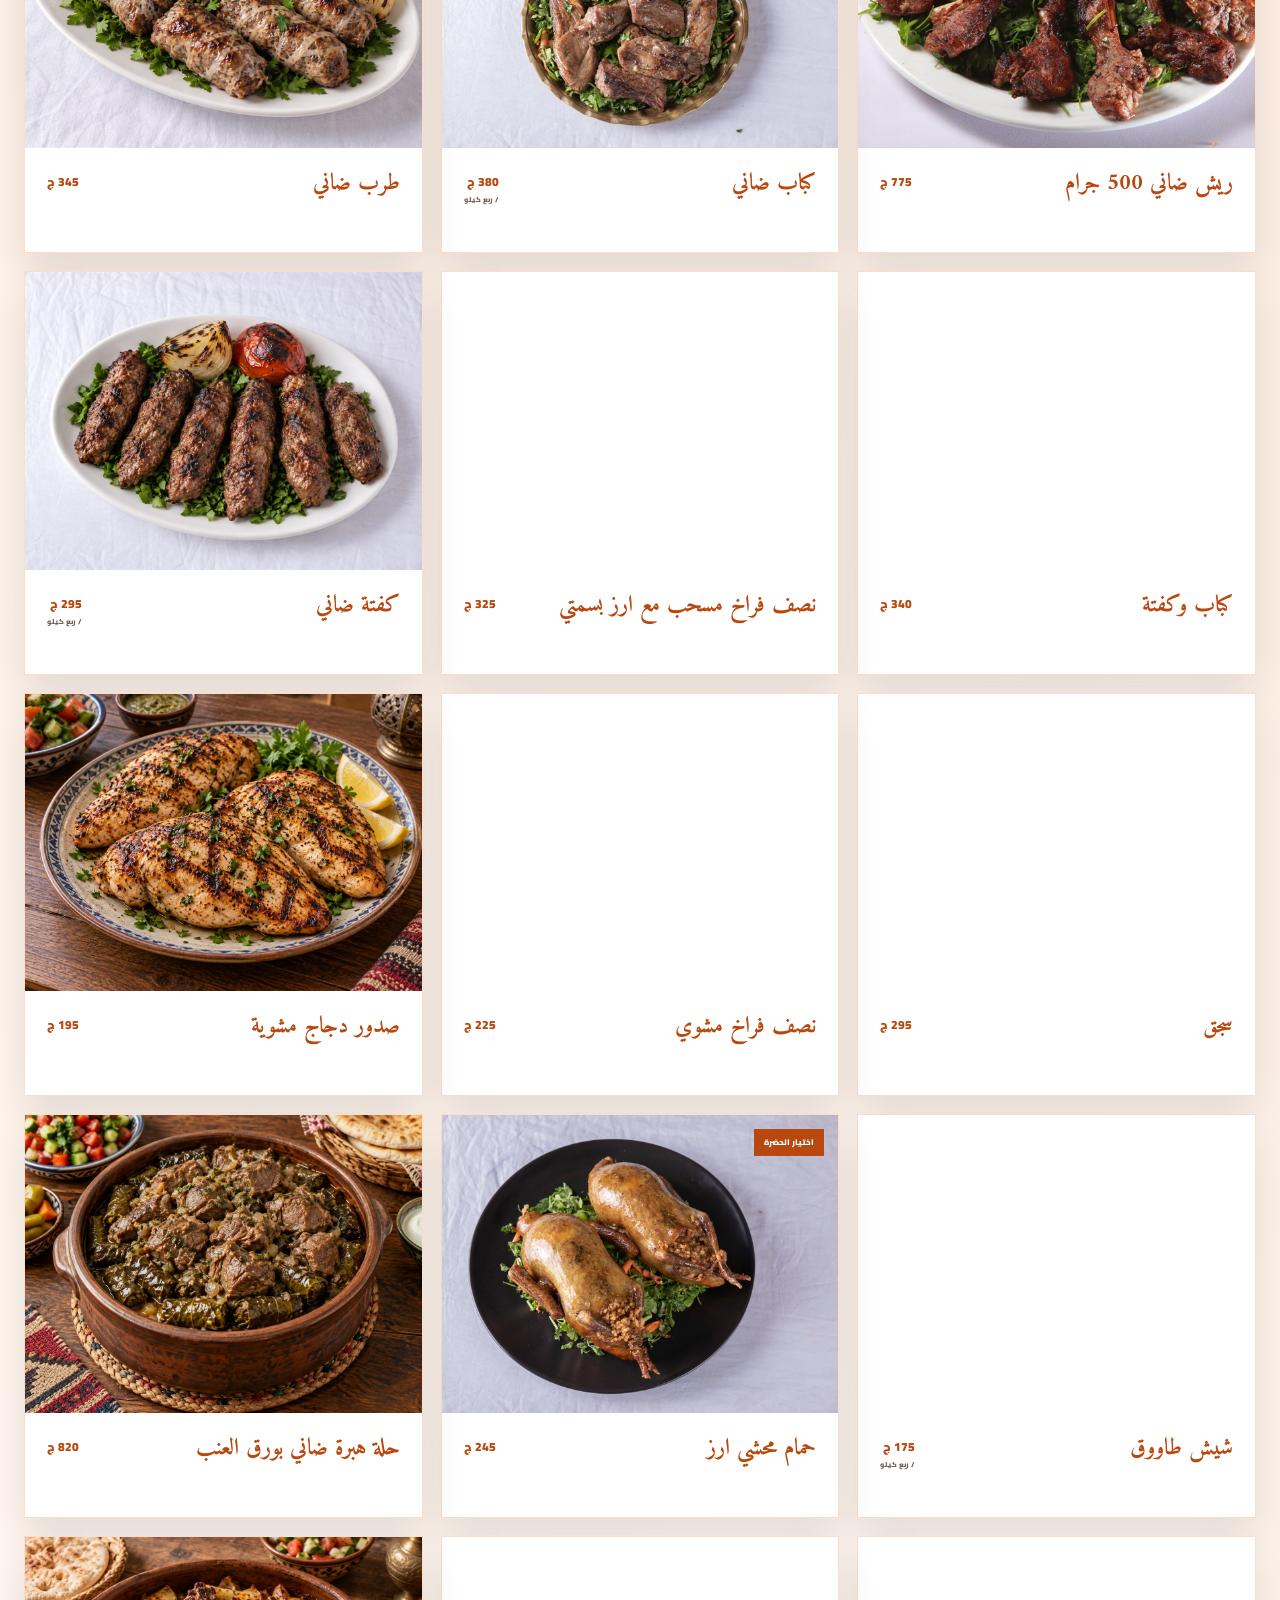
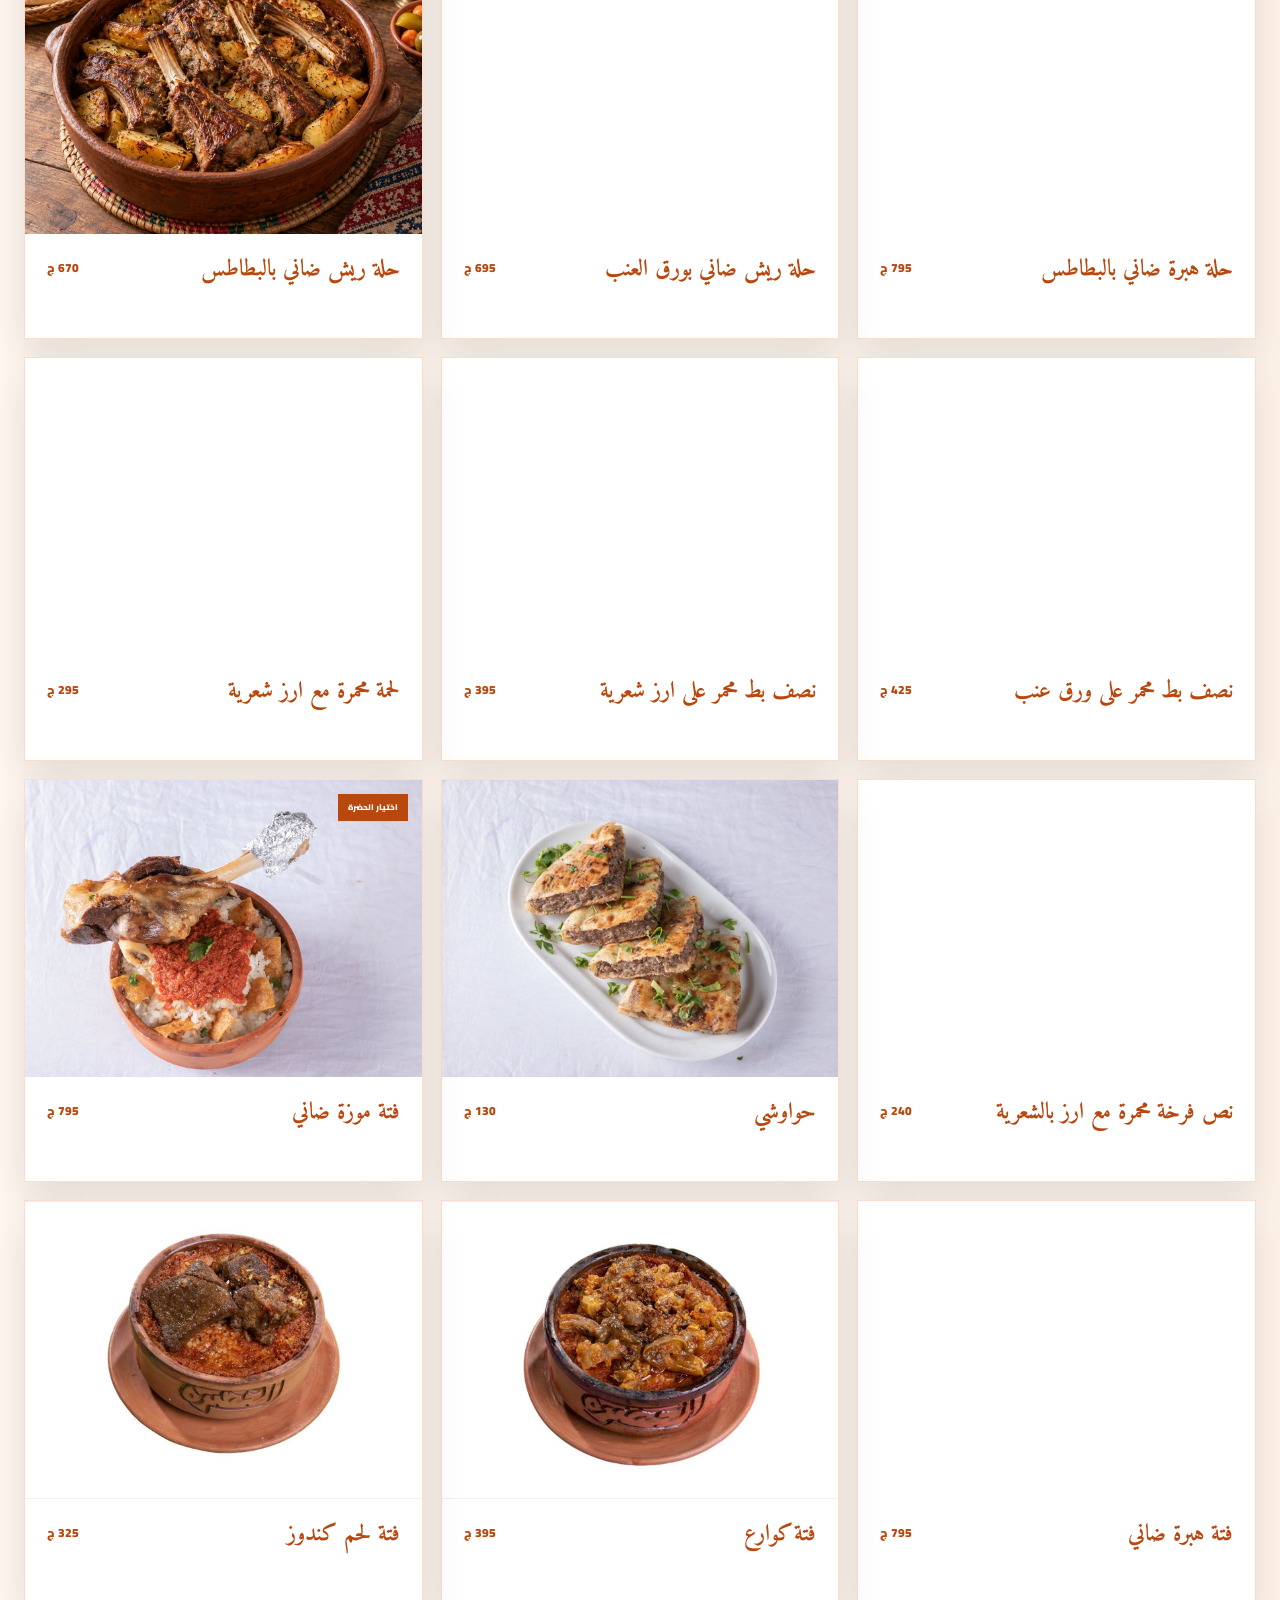
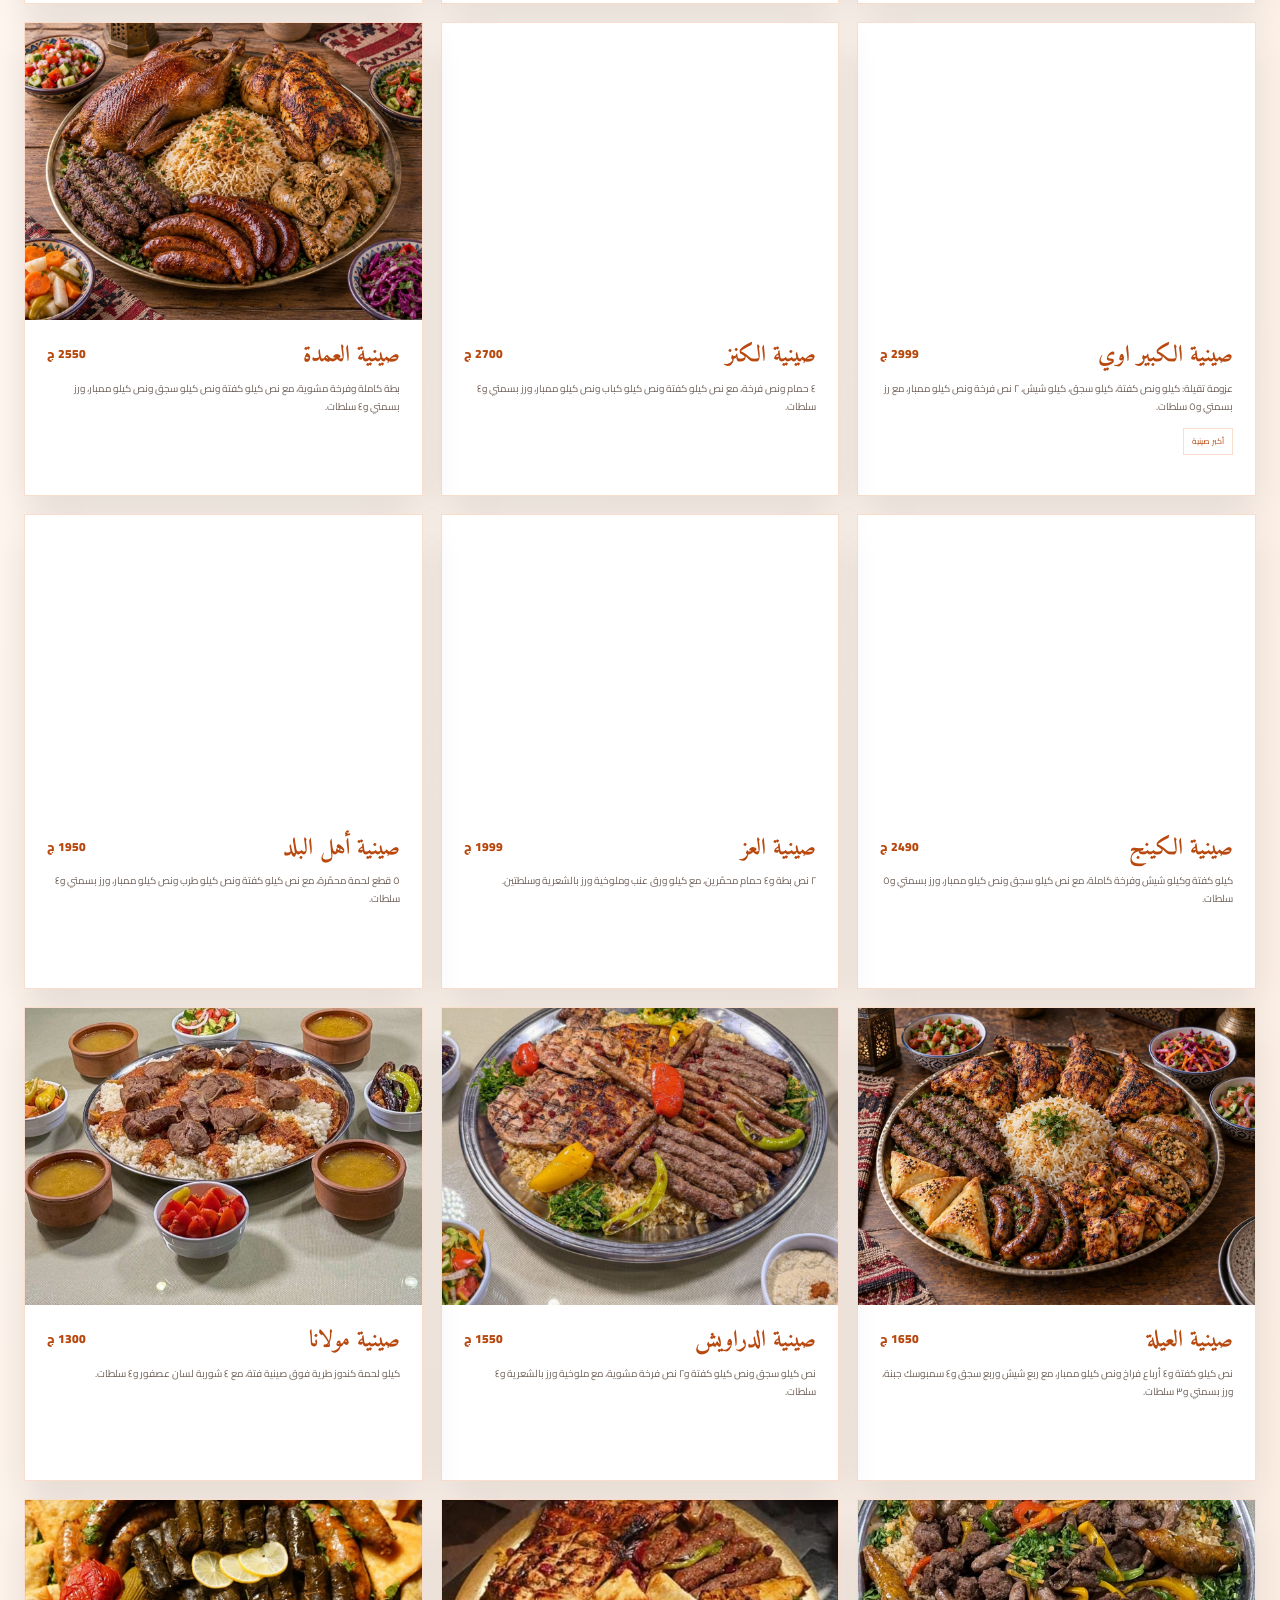
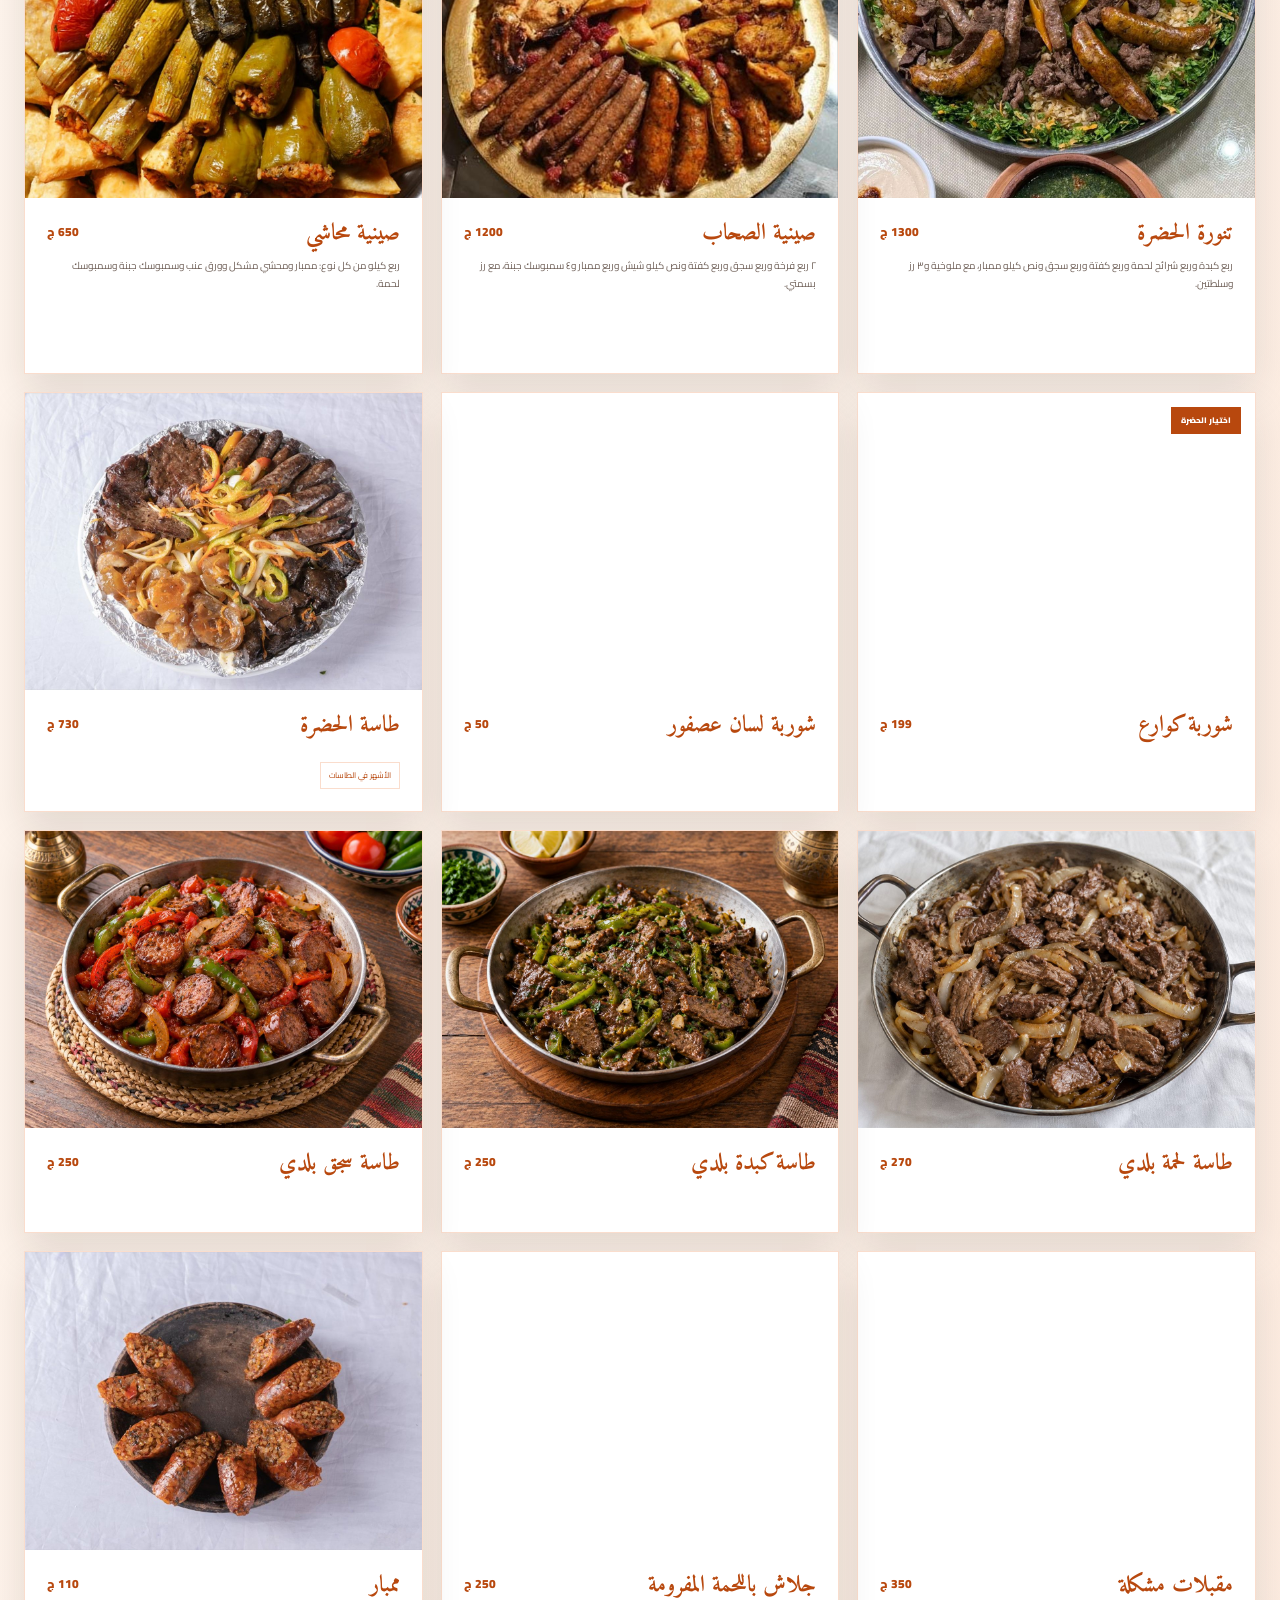
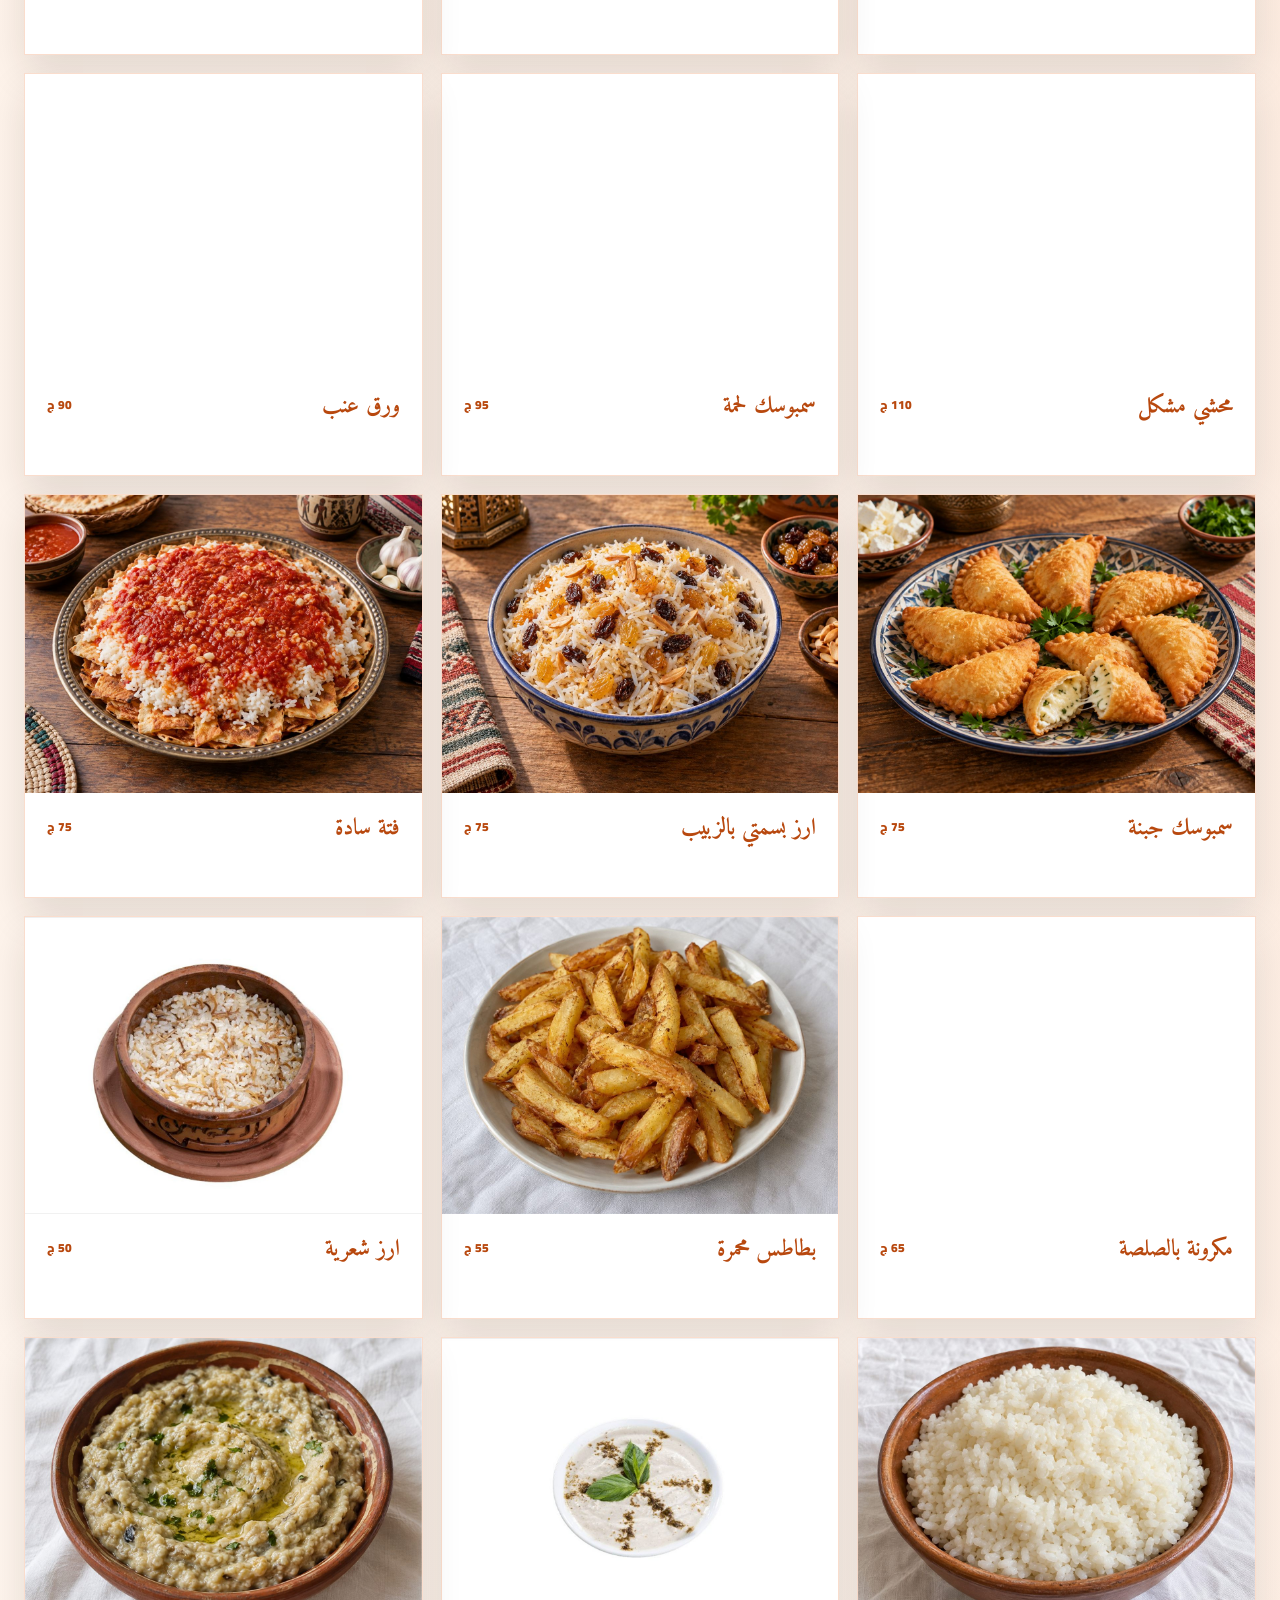
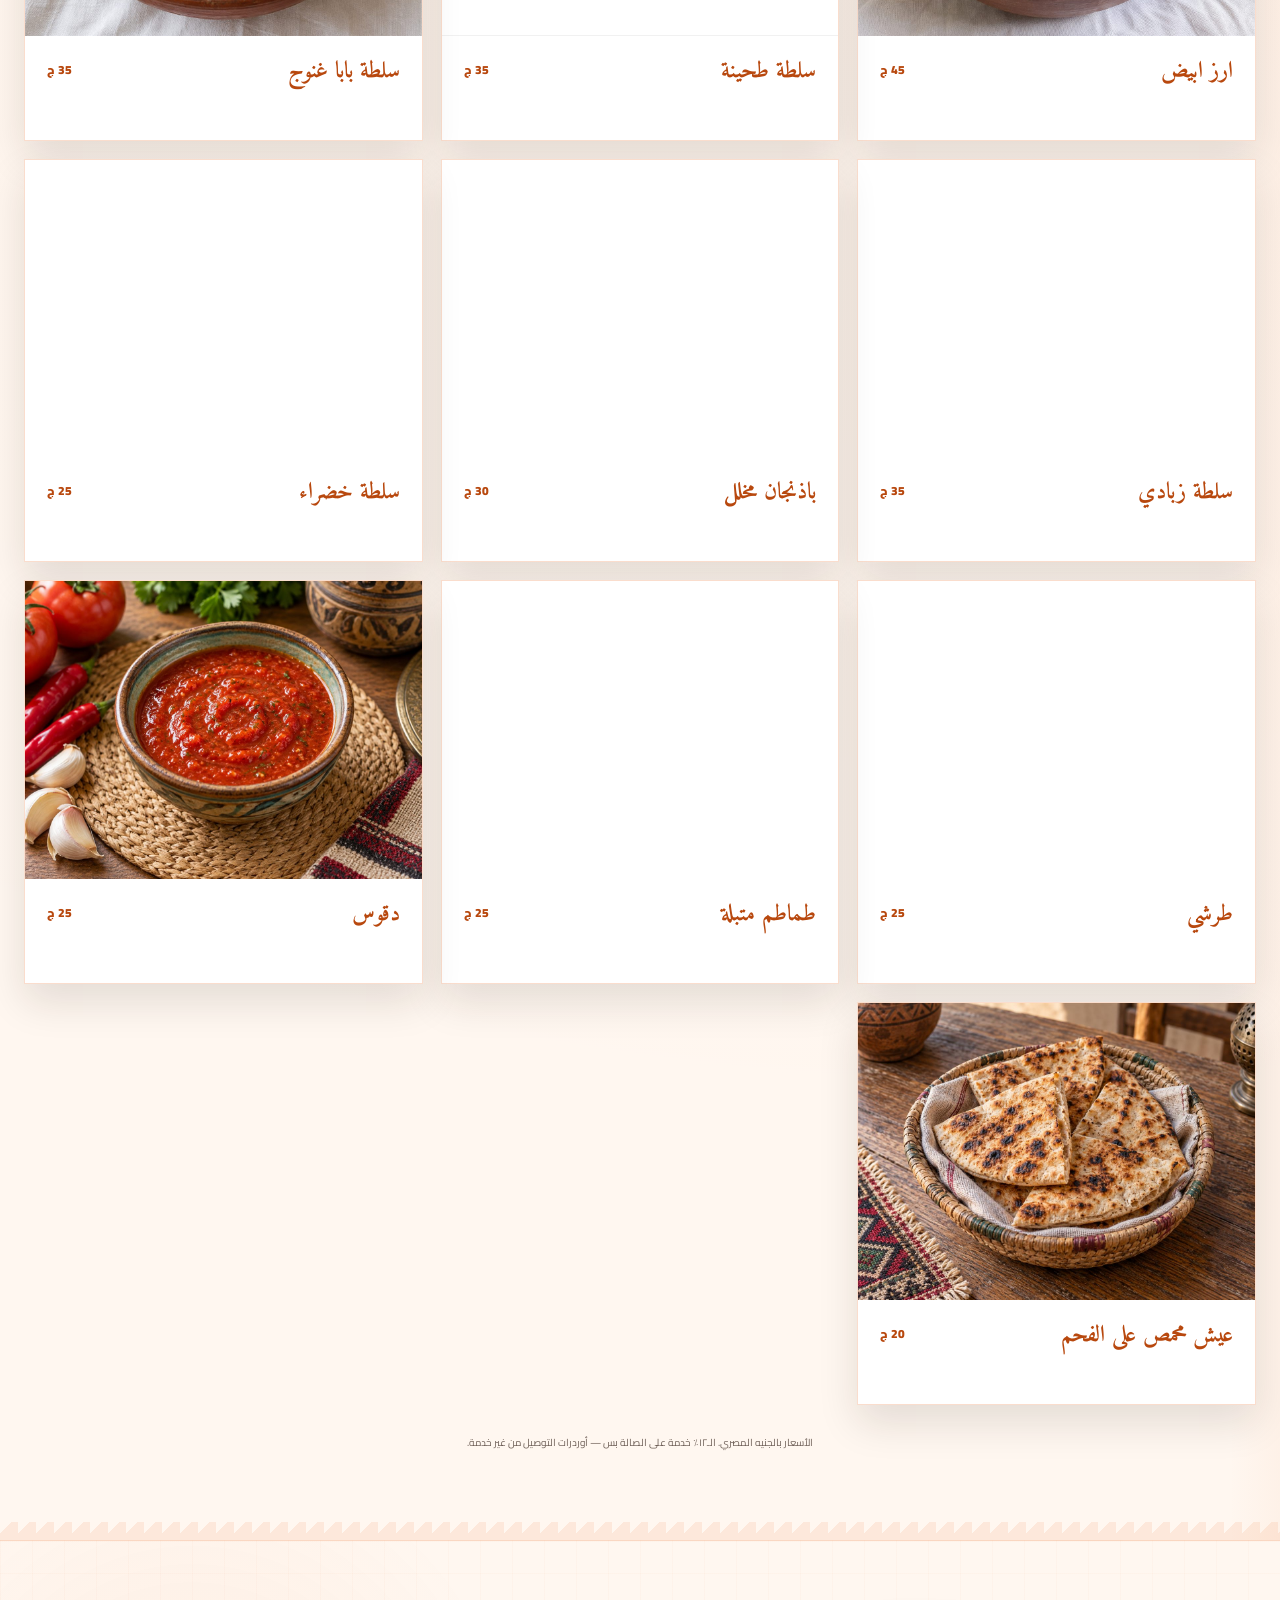
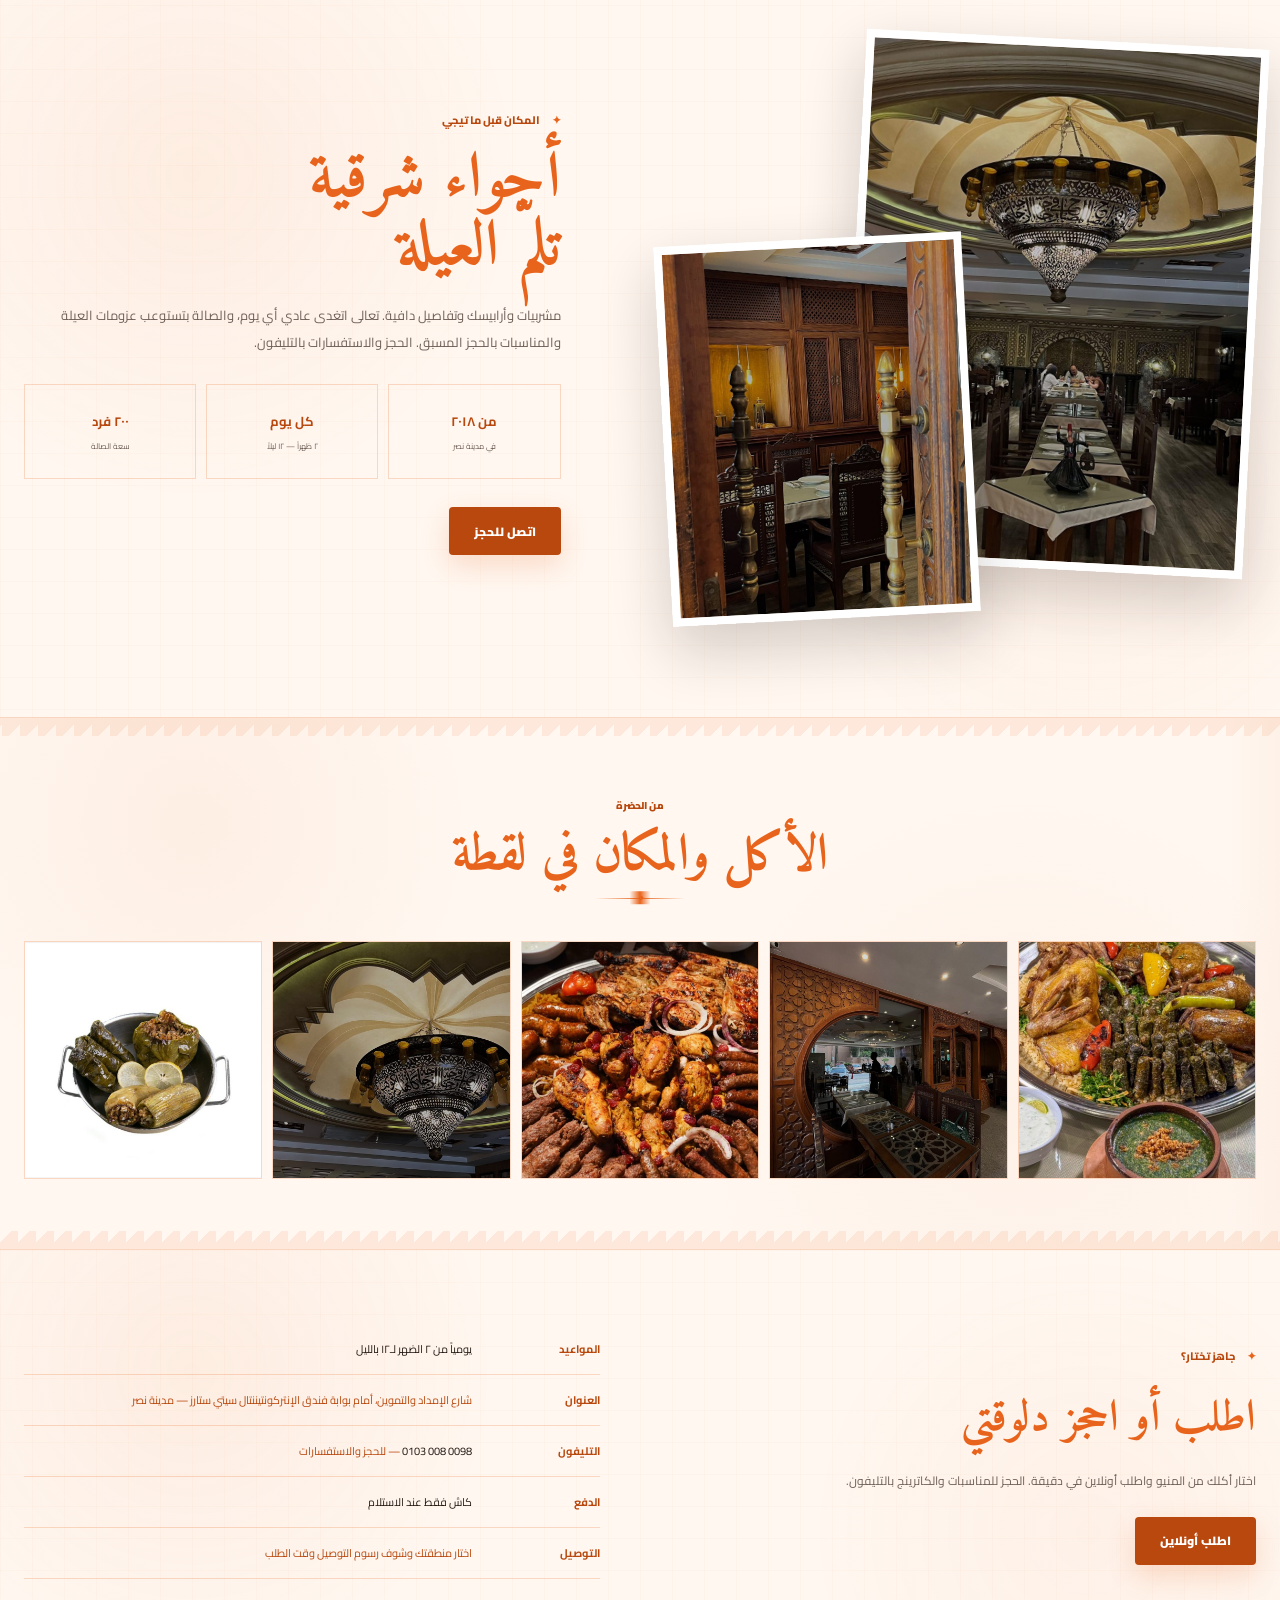
==== commit 9d1aab70: "Meta domain verification meta-tag" ====
--- a/index.html
+++ b/index.html
@@ -3,6 +3,7 @@
 <head>
   <meta charset="utf-8">
   <meta name="viewport" content="width=device-width, initial-scale=1">
+$TAG
   <meta name="theme-color" content="#ffffff">
   <meta name="description" content="الحضرة — أكل مصري بيتي على أصوله في مساكن المهندسين، مدينة نصر. طواجن، مشاوي على الفحم، محمرات، فتة وصواني، وكاترينج للمناسبات. اطلب دلوقتي أونلاين — توصيل لـ57 منطقة.">
   <link rel="canonical" href="https://elhadragroup.com/">
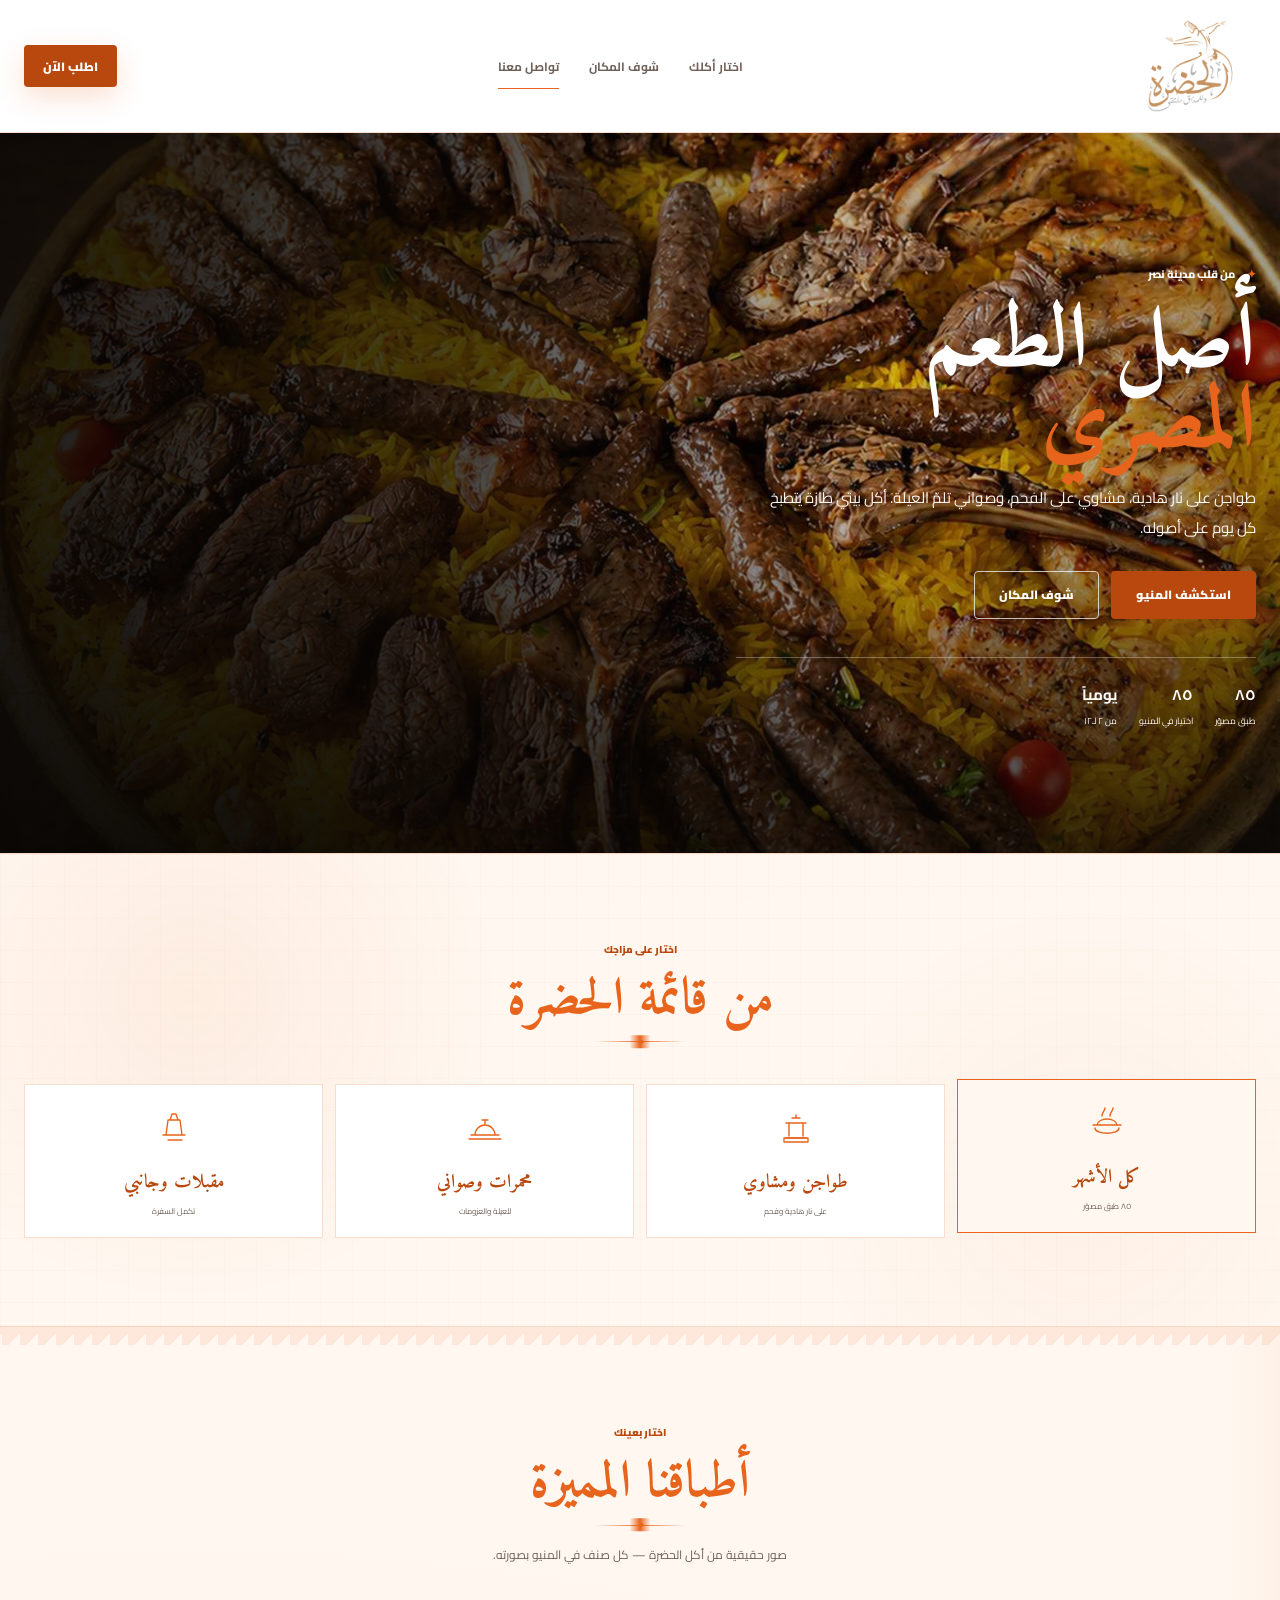
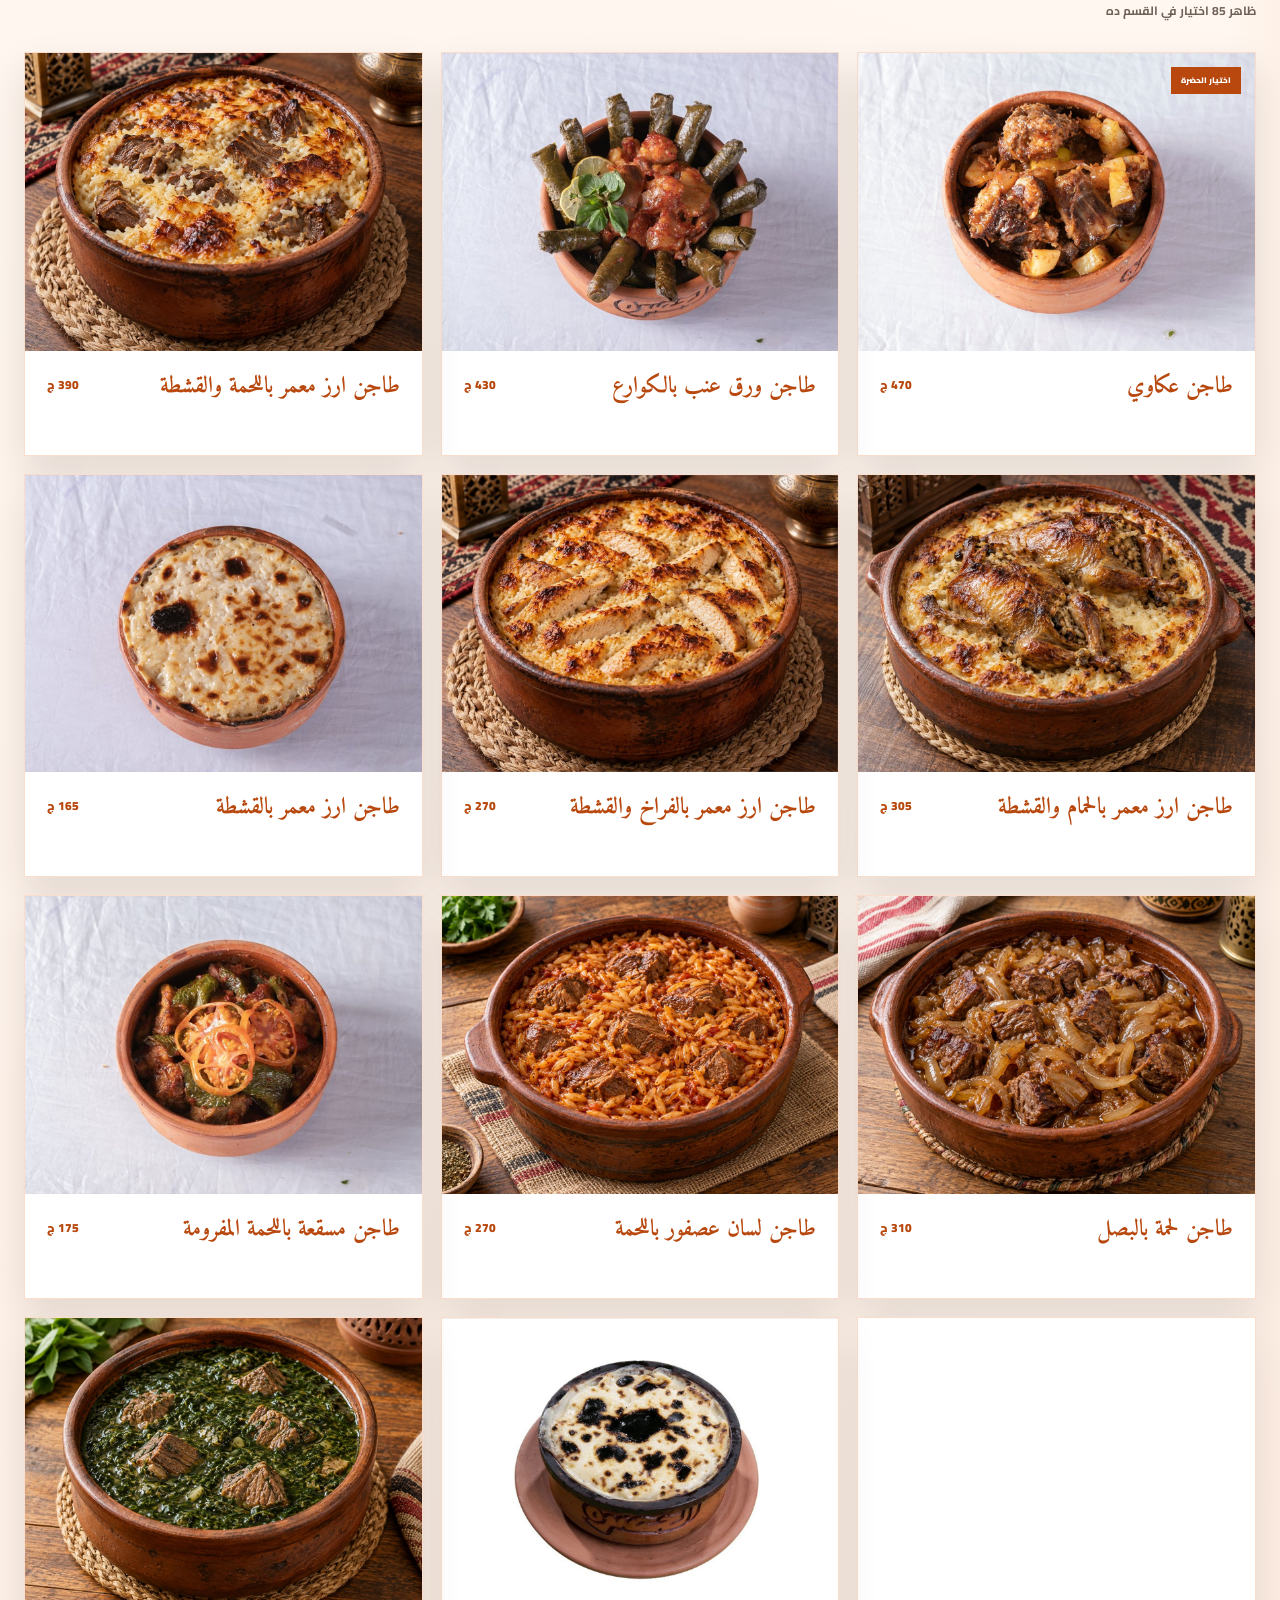
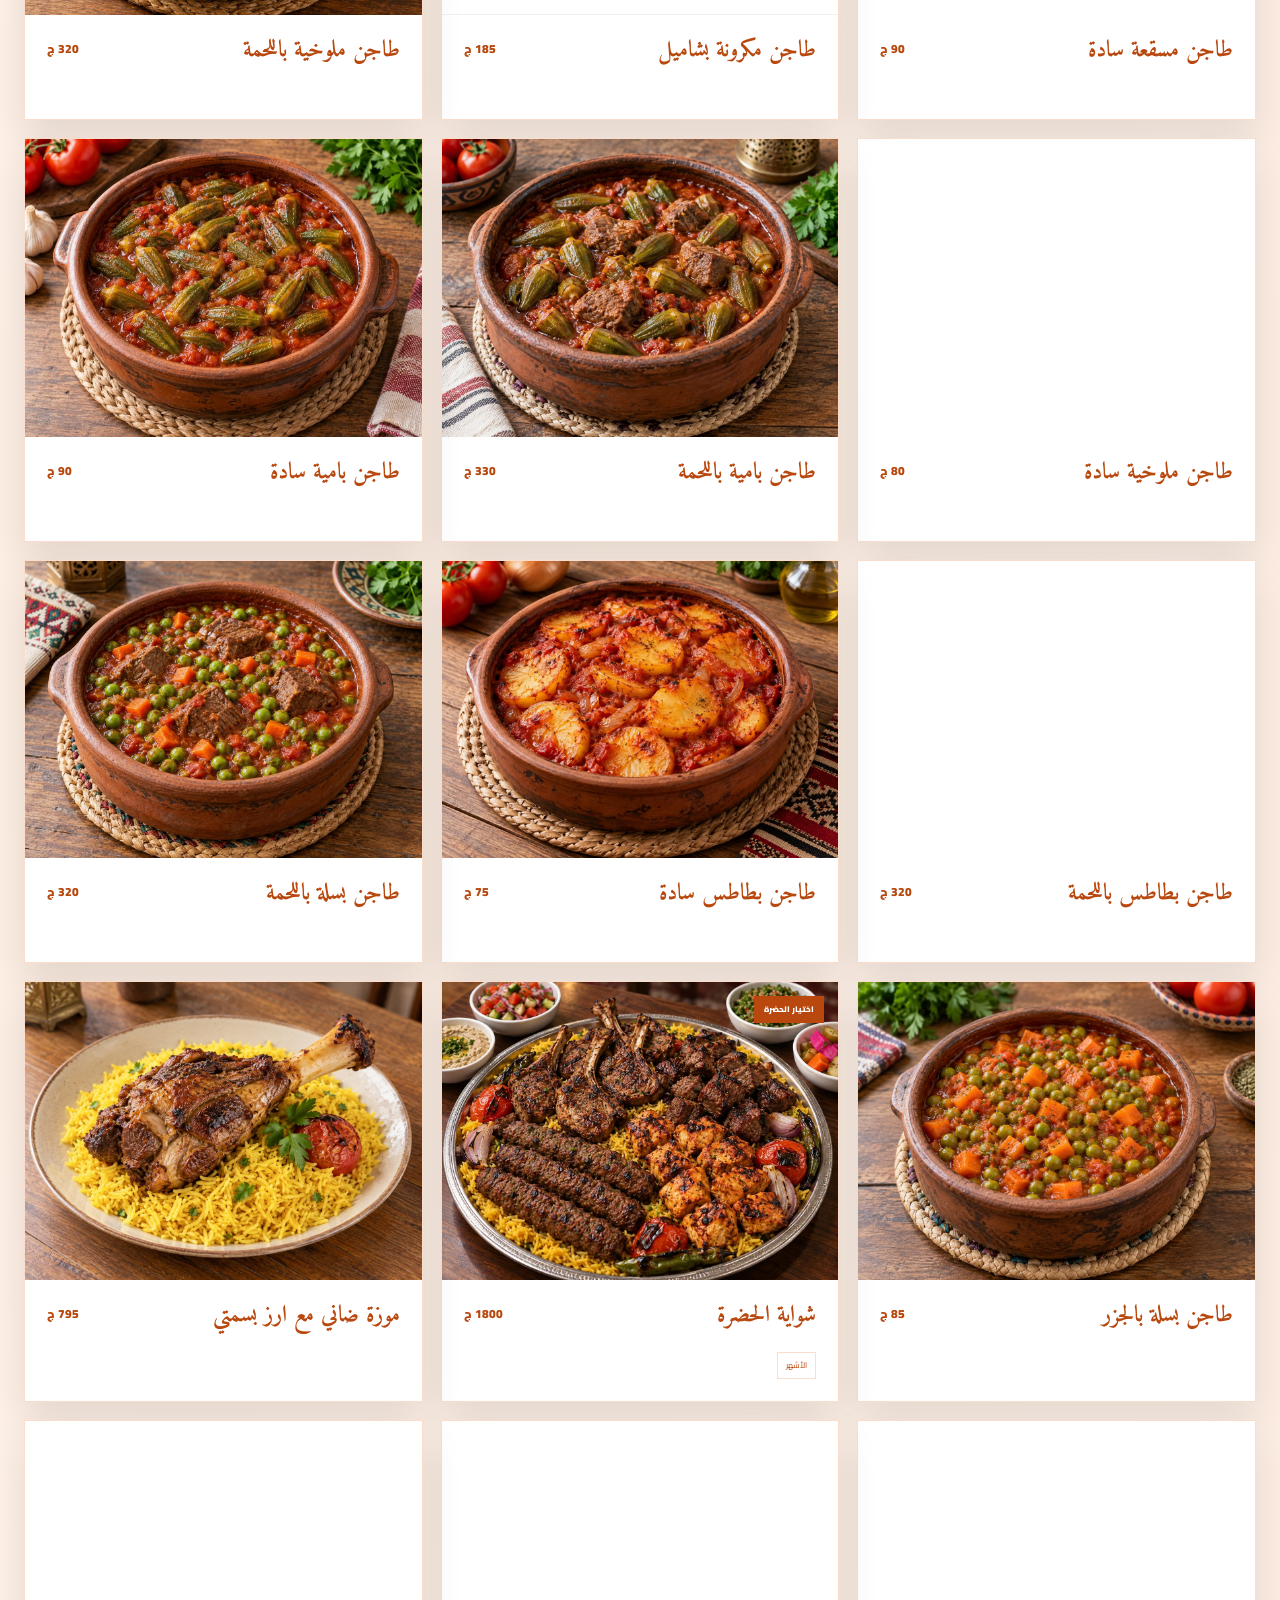
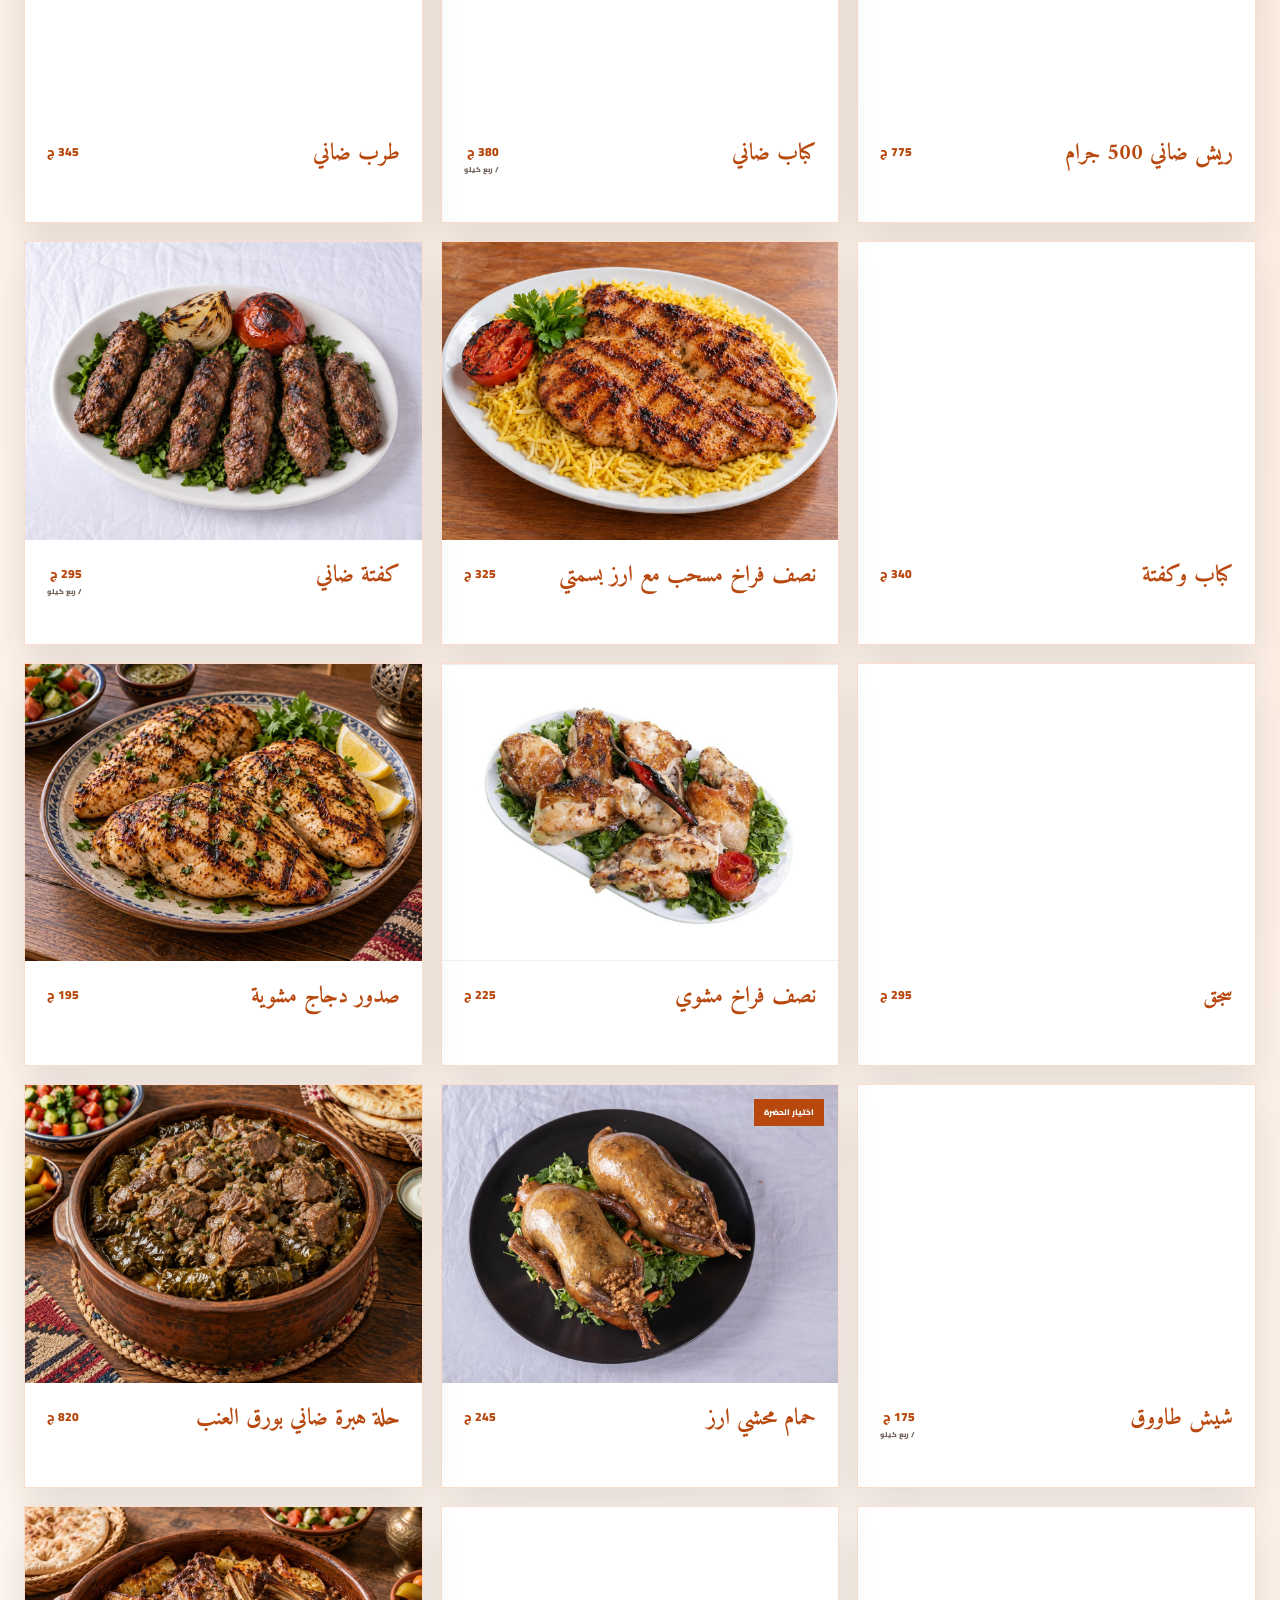
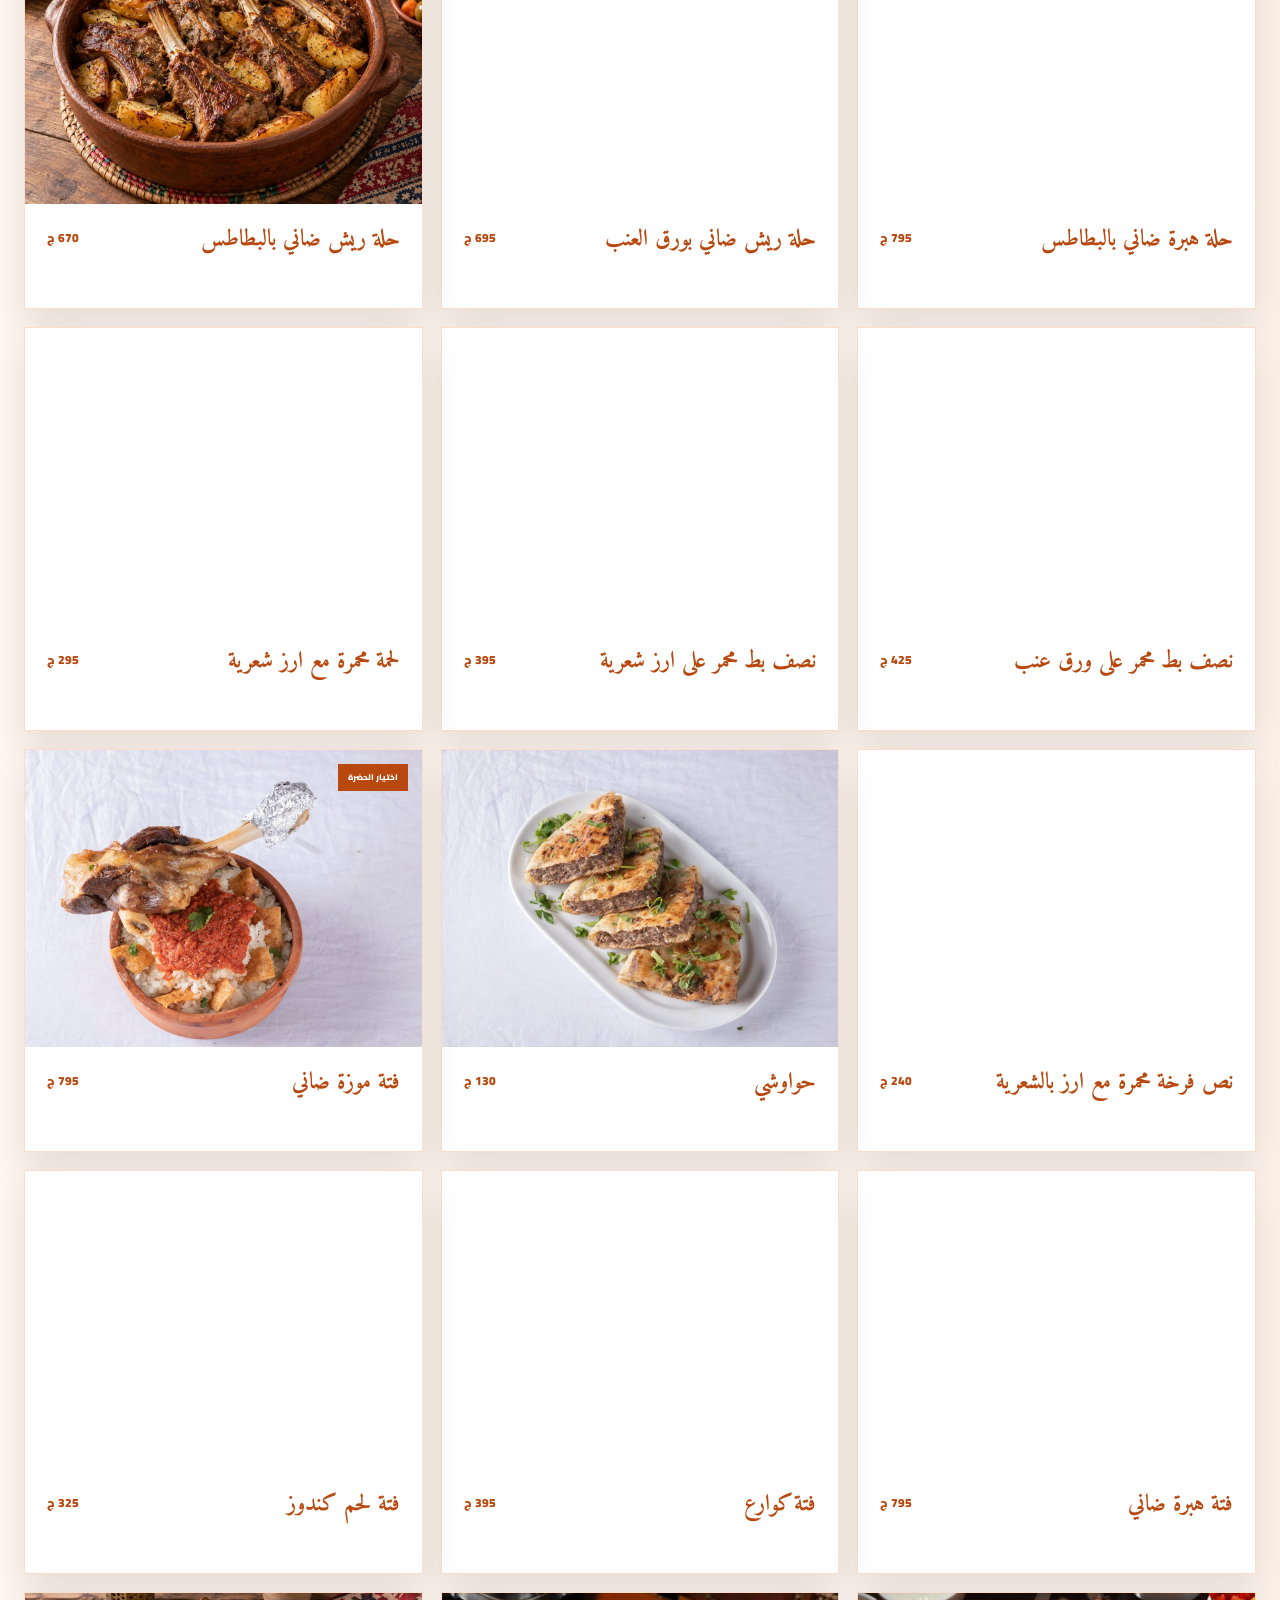
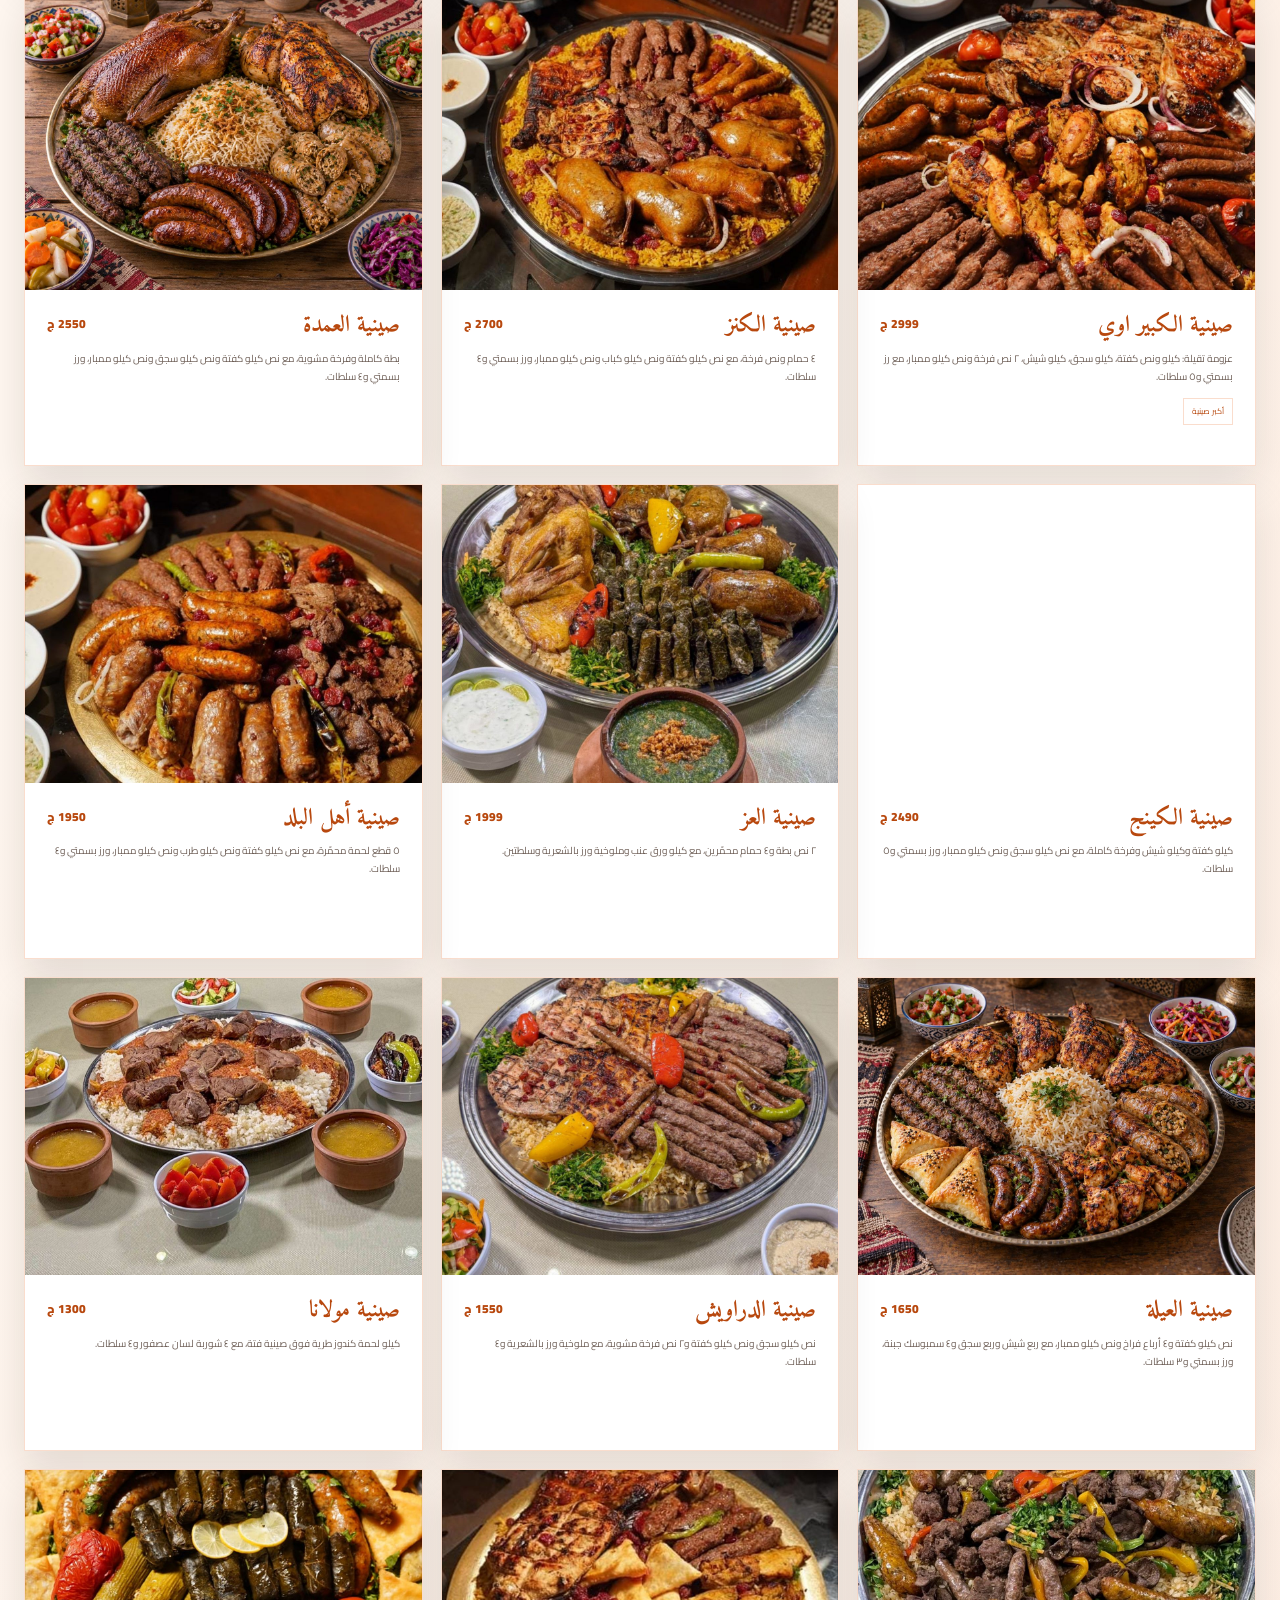
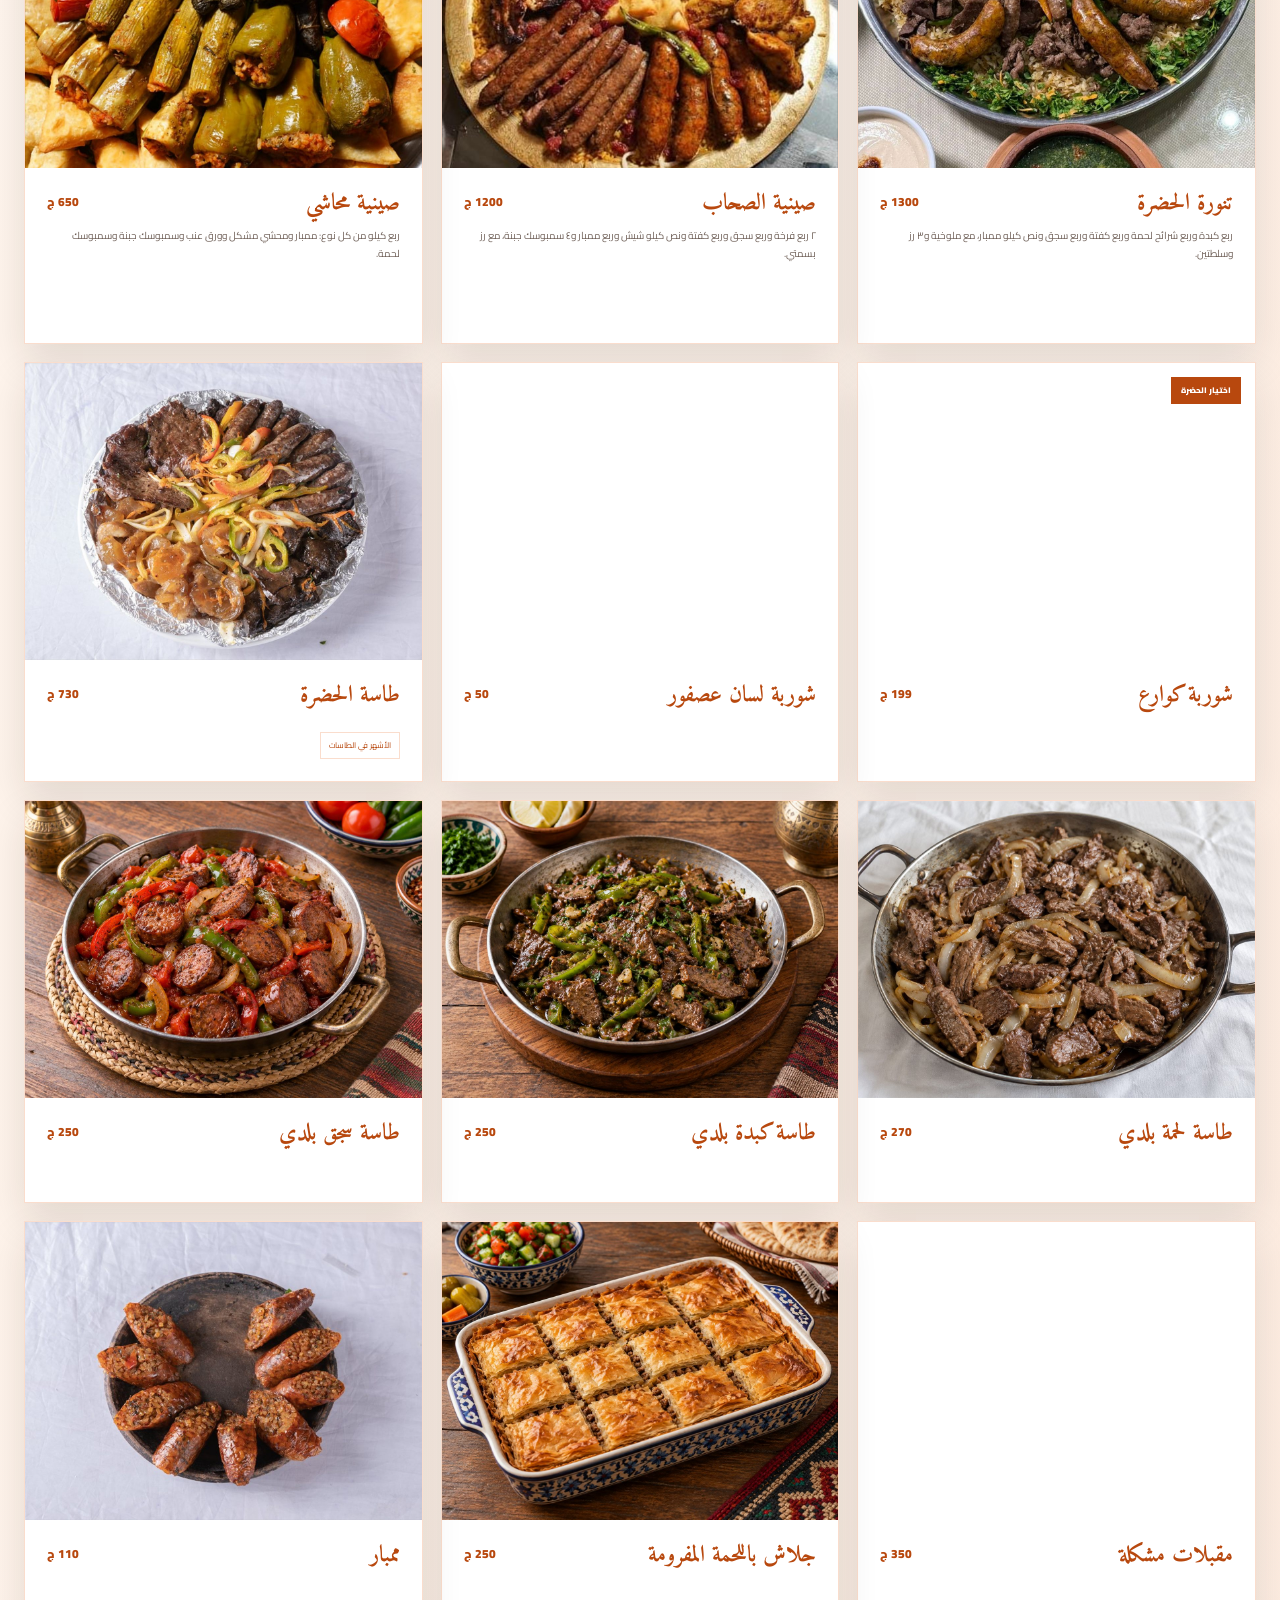
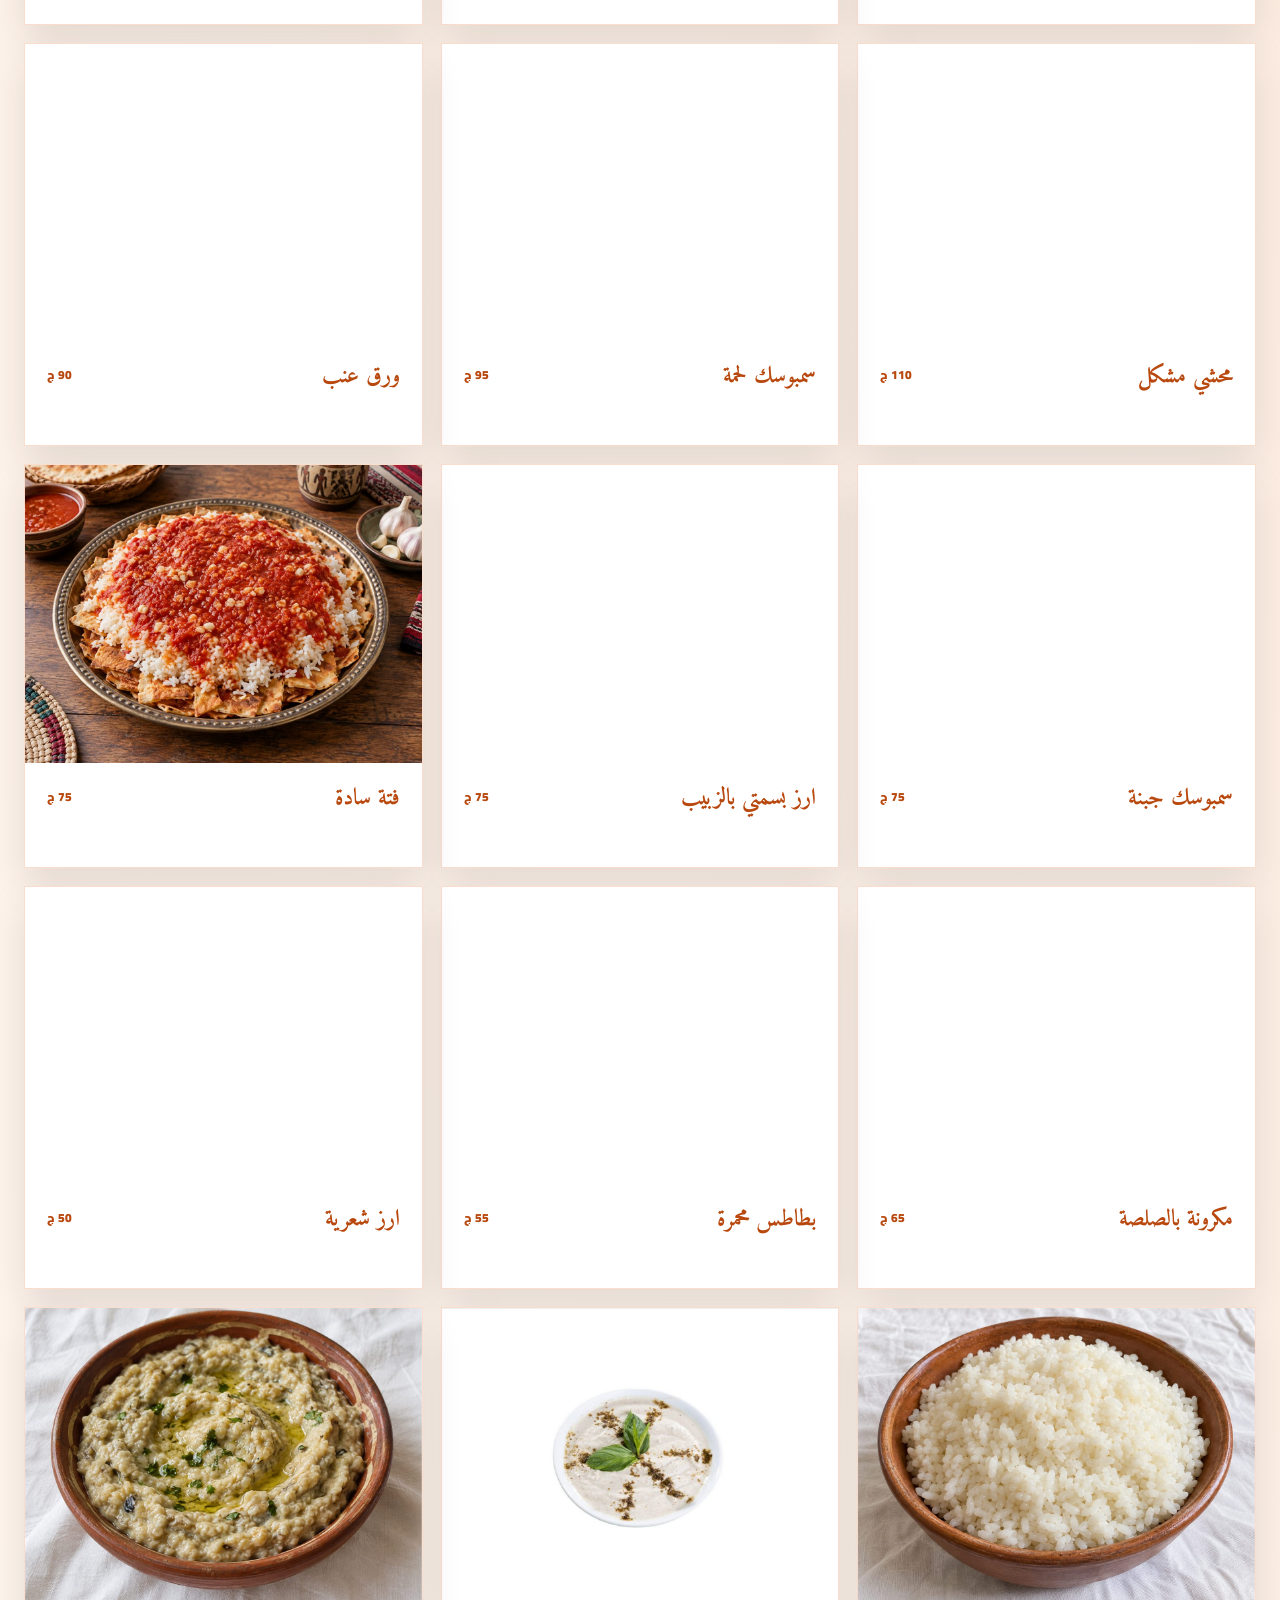
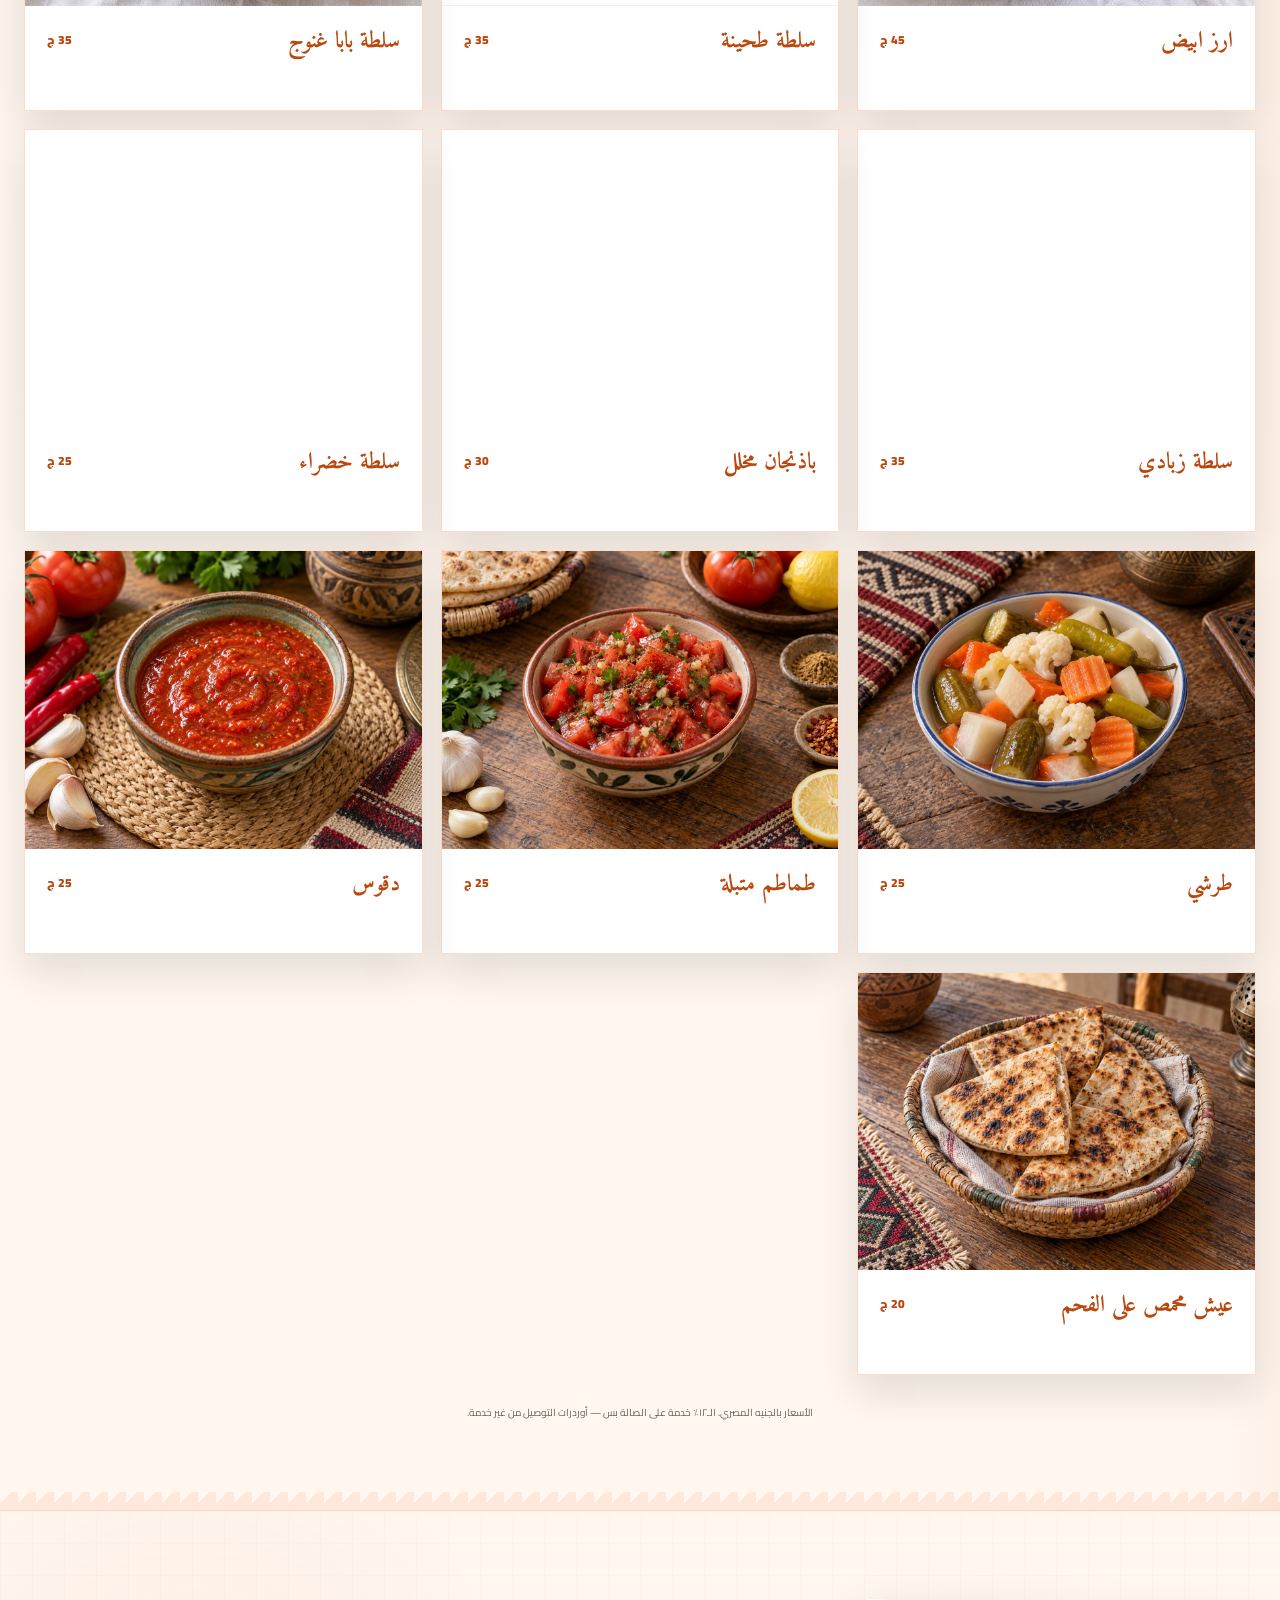
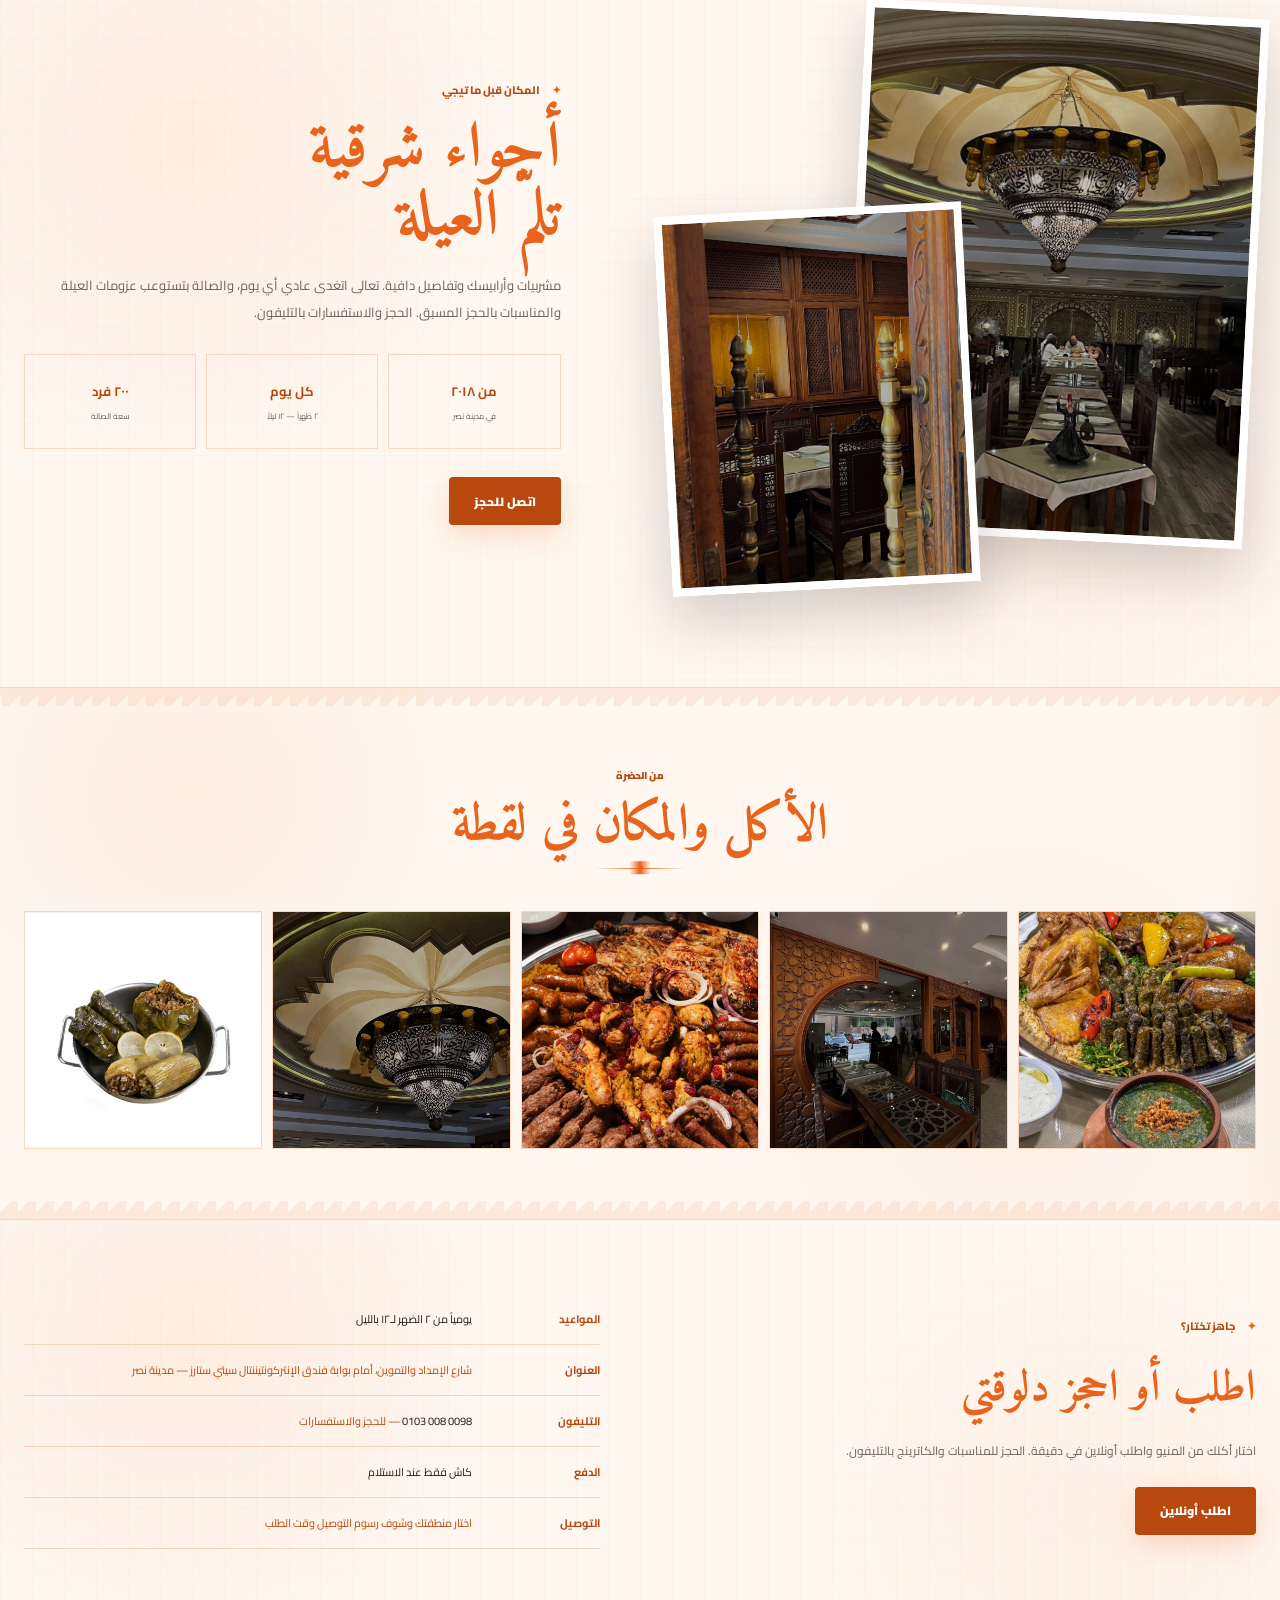
==== commit e82451a9: "fix: Meta domain verification meta-tag" ====
--- a/index.html
+++ b/index.html
@@ -3,7 +3,7 @@
 <head>
   <meta charset="utf-8">
   <meta name="viewport" content="width=device-width, initial-scale=1">
-$TAG
+  <meta name="facebook-domain-verification" content="xsk3my73iamvfx6c0cp9a79no9pgib" />
   <meta name="theme-color" content="#ffffff">
   <meta name="description" content="الحضرة — أكل مصري بيتي على أصوله في مساكن المهندسين، مدينة نصر. طواجن، مشاوي على الفحم، محمرات، فتة وصواني، وكاترينج للمناسبات. اطلب دلوقتي أونلاين — توصيل لـ57 منطقة.">
   <link rel="canonical" href="https://elhadragroup.com/">
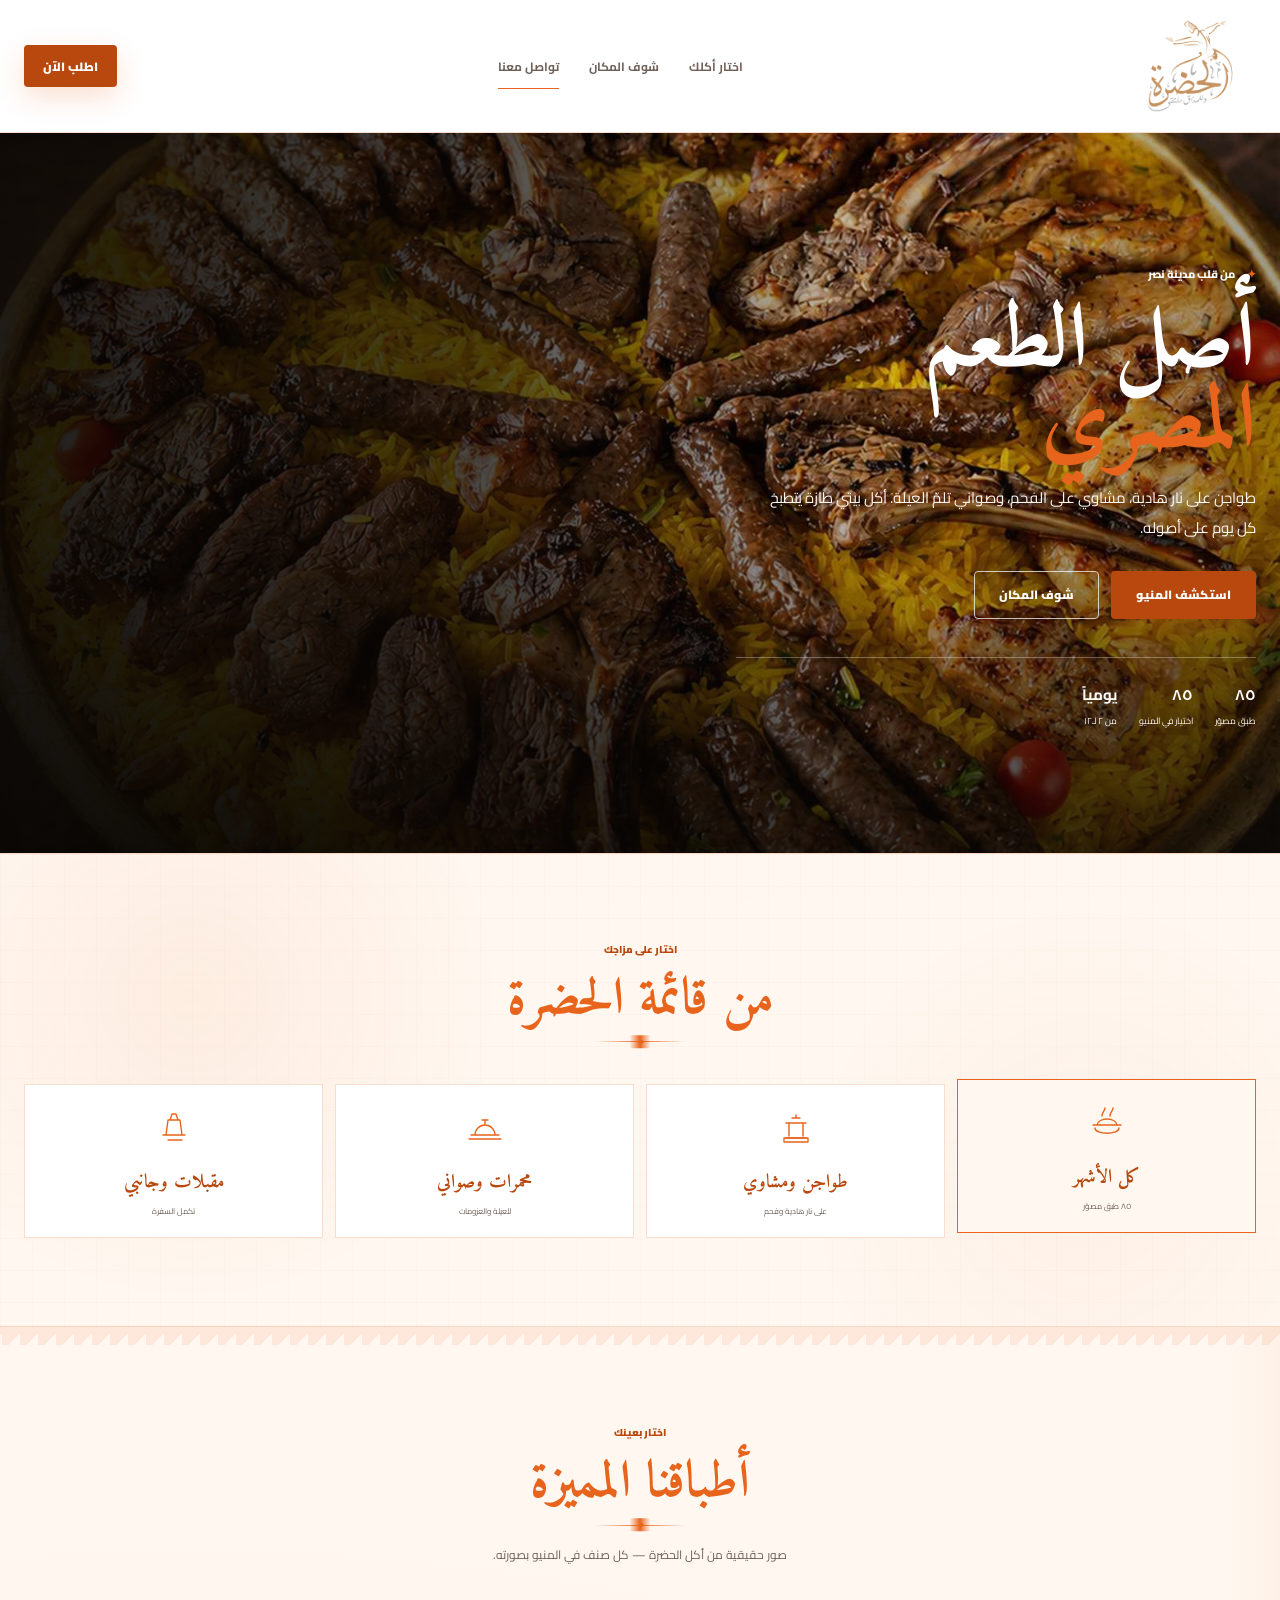
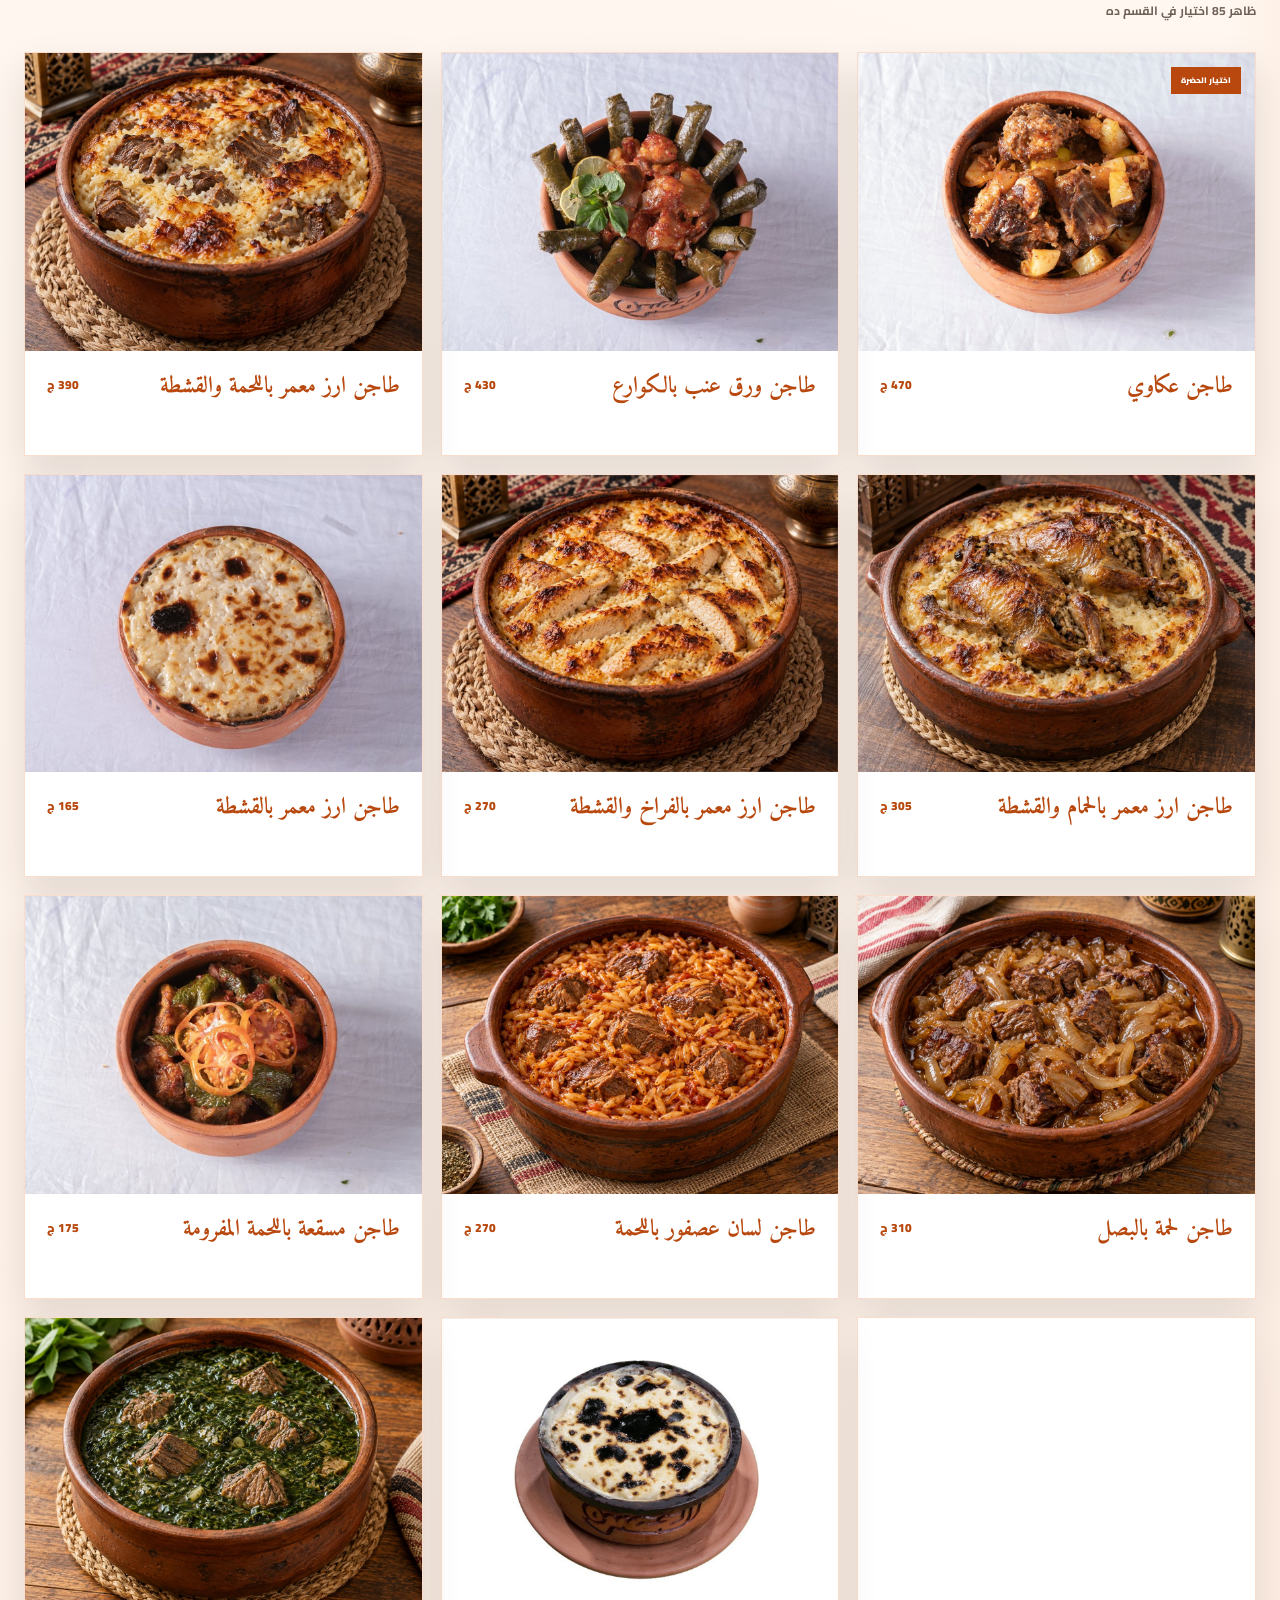
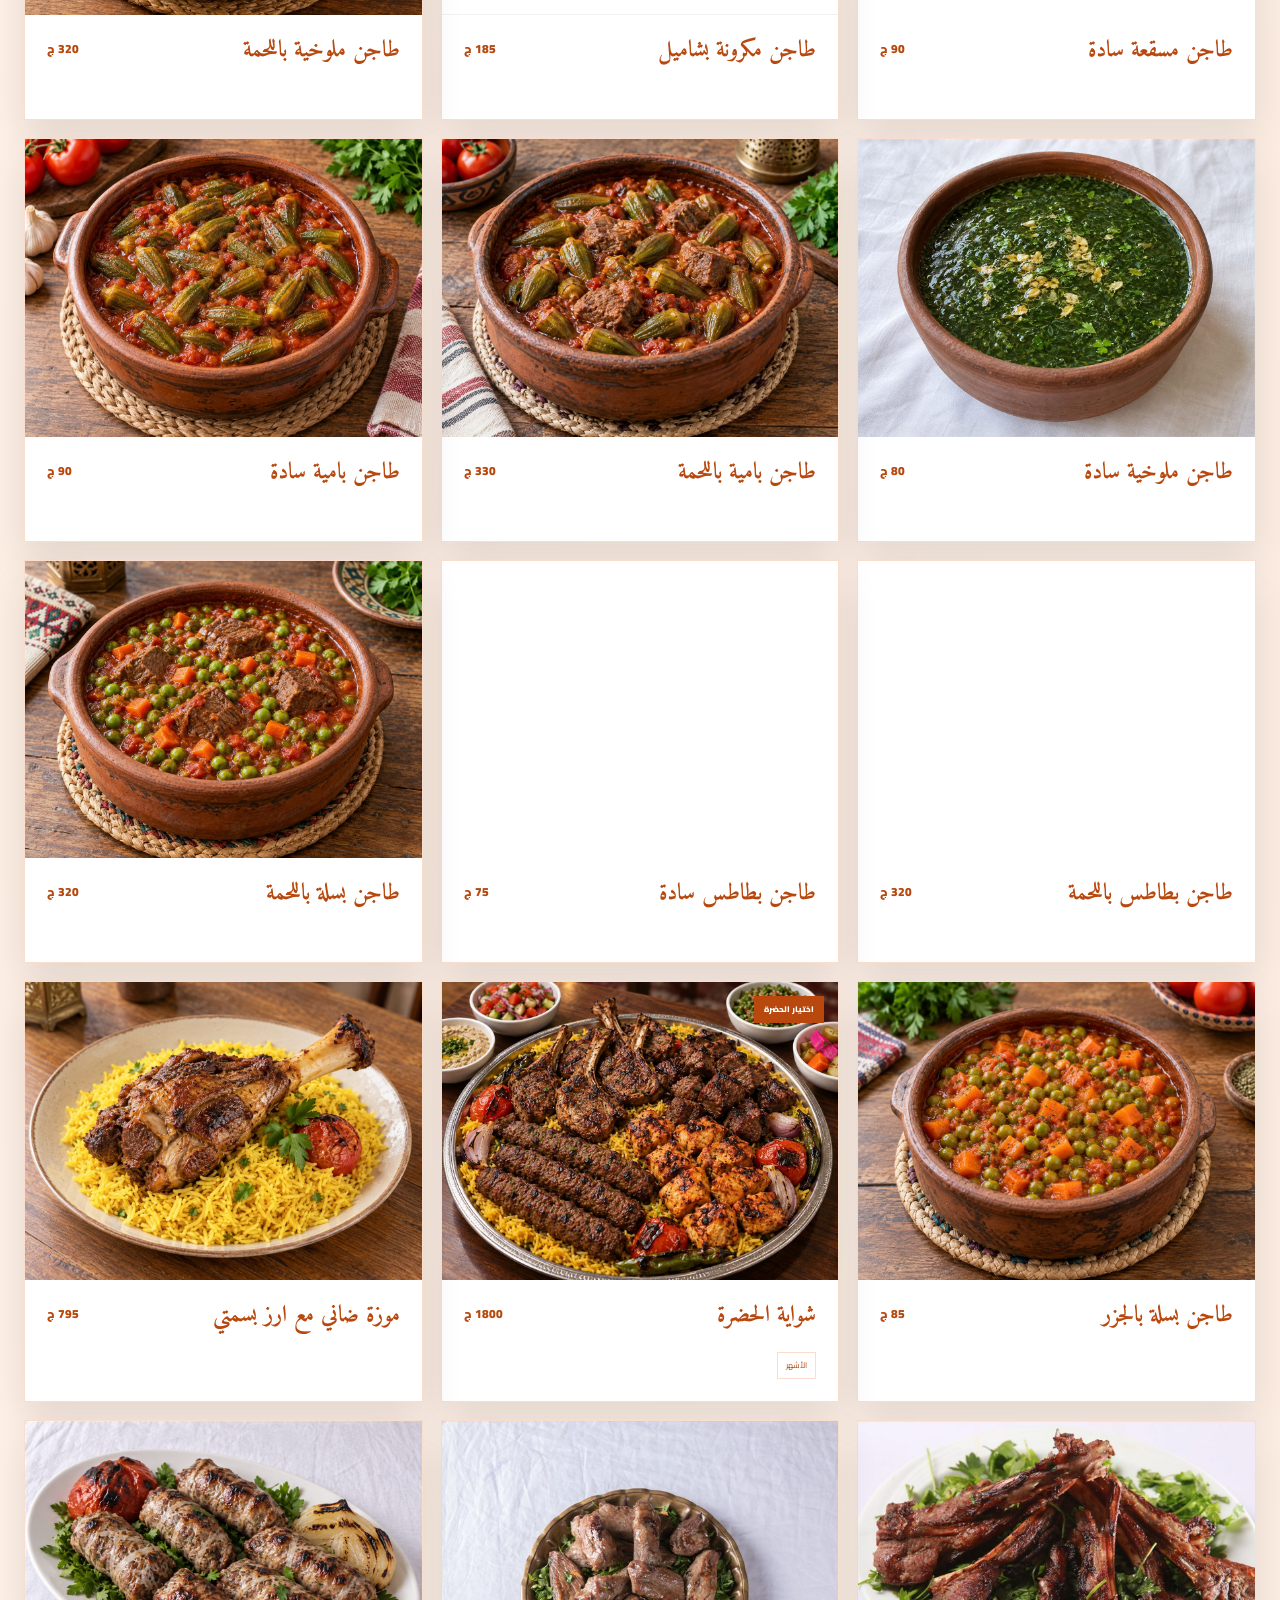
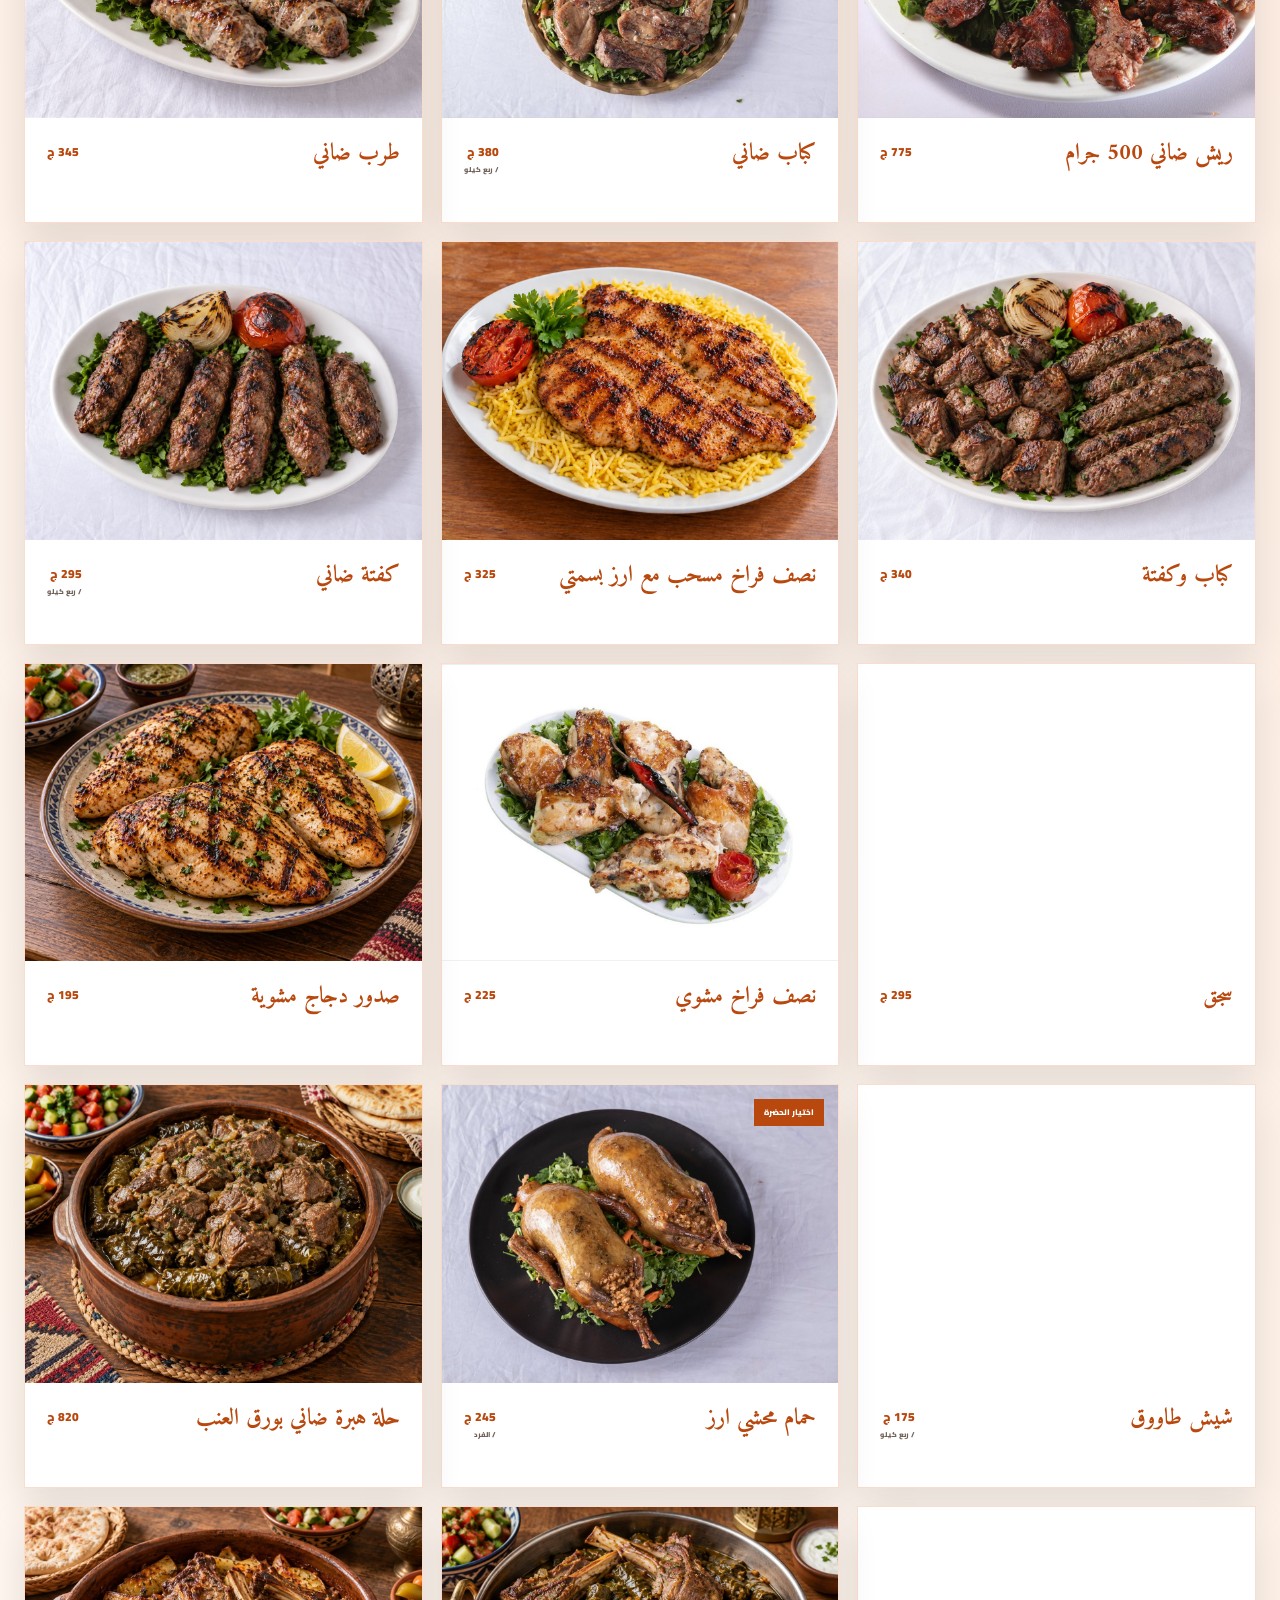
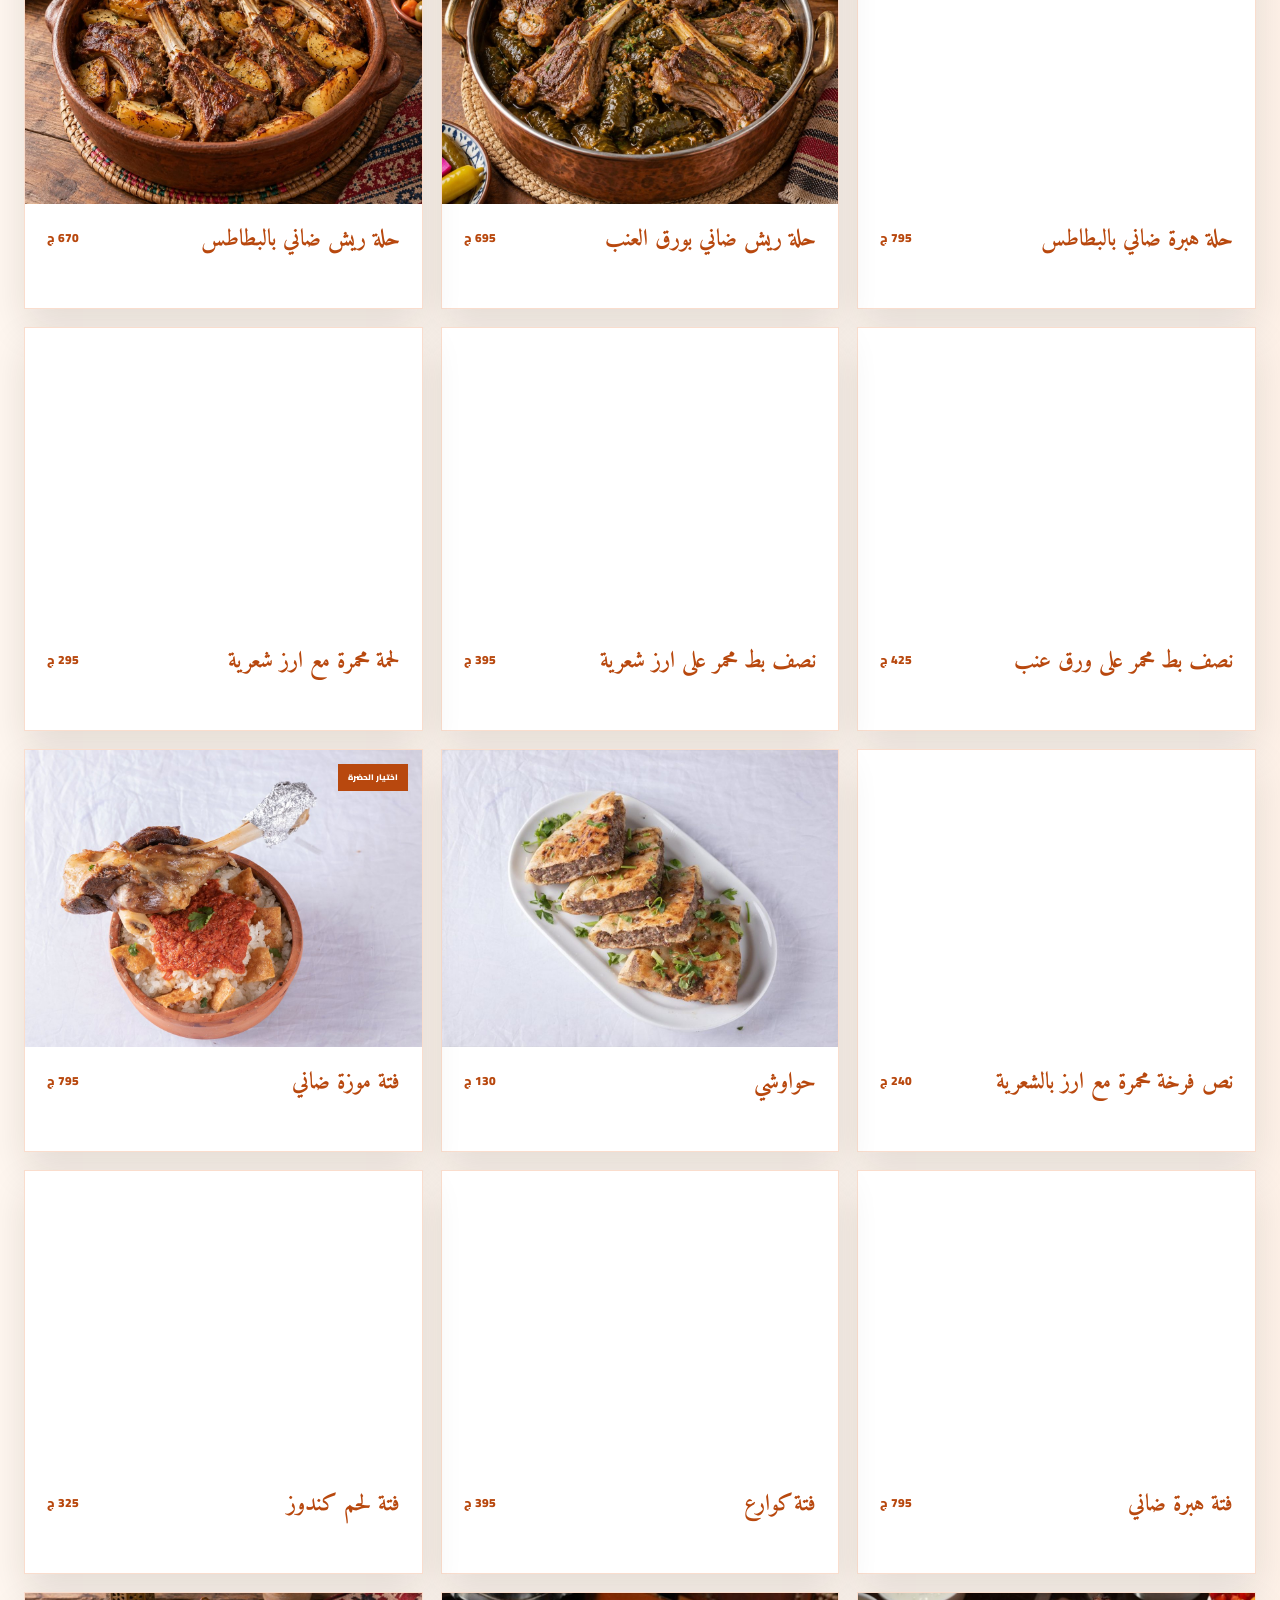
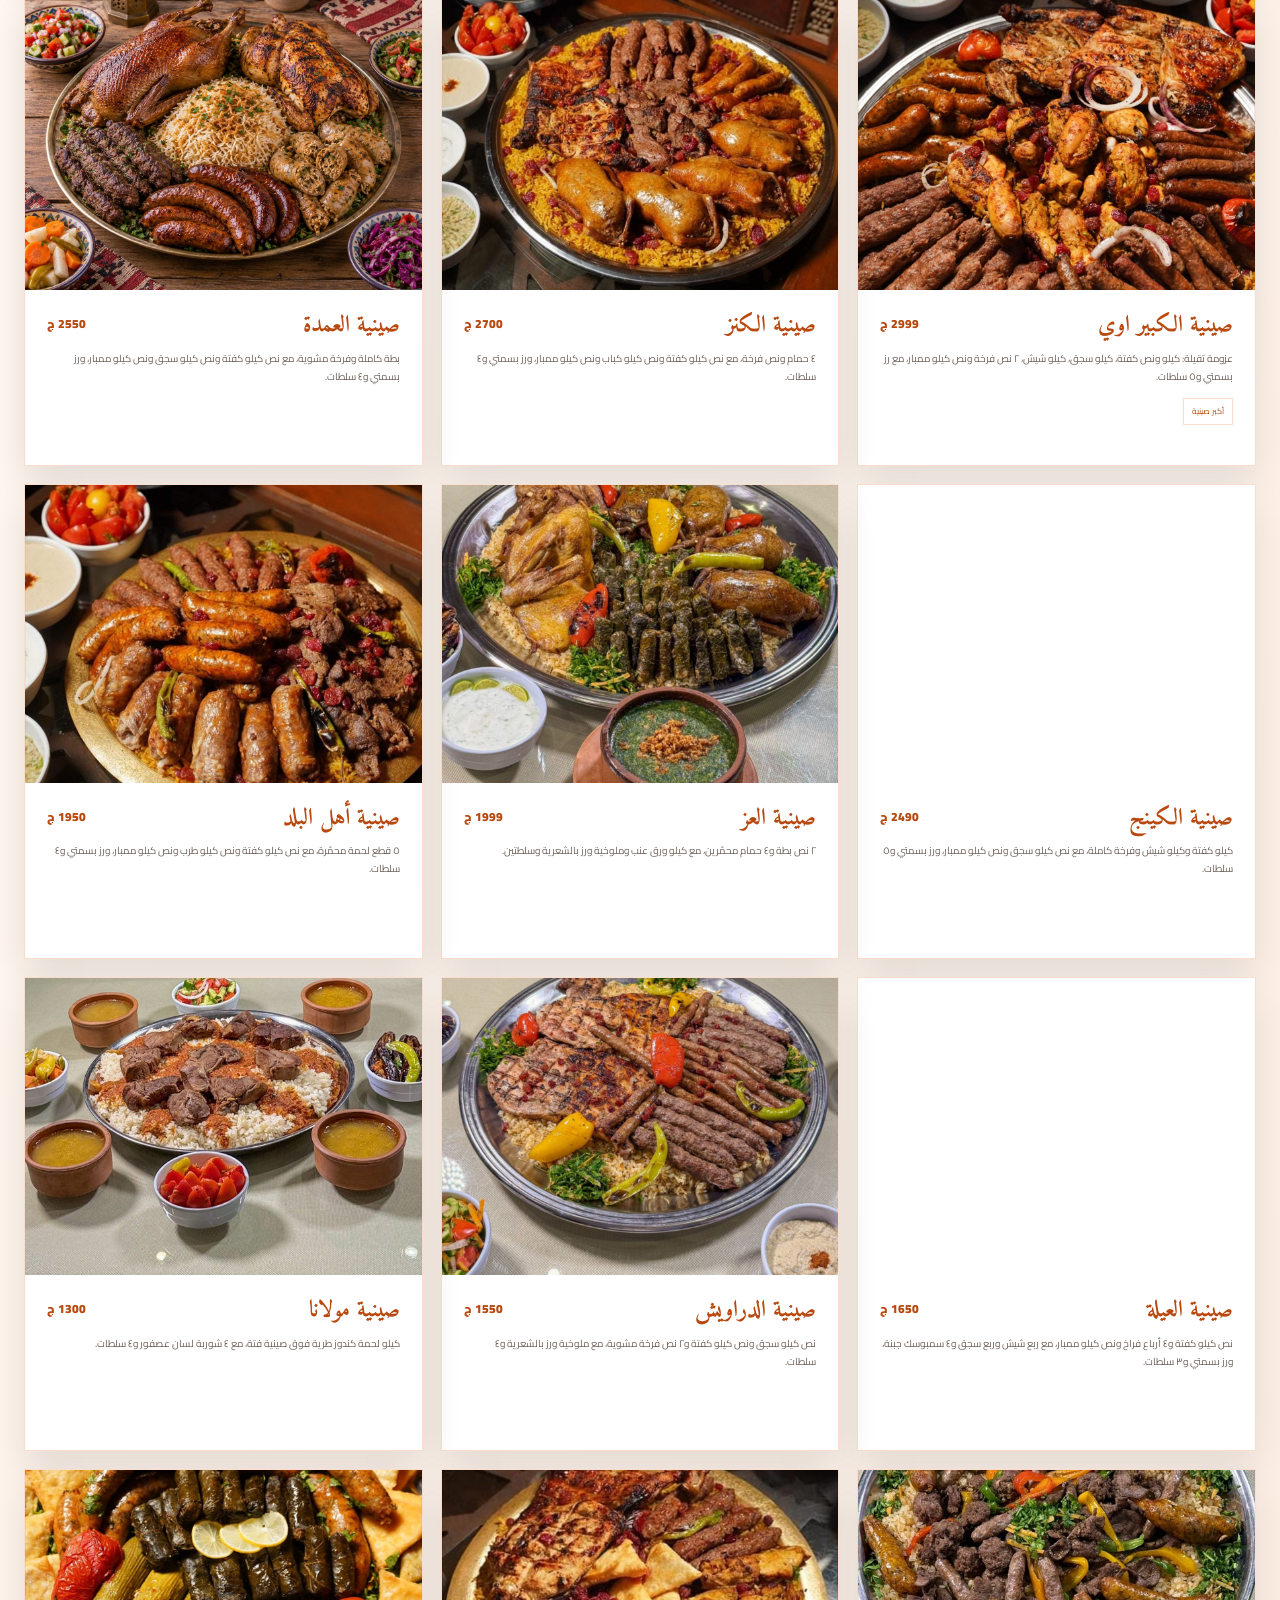
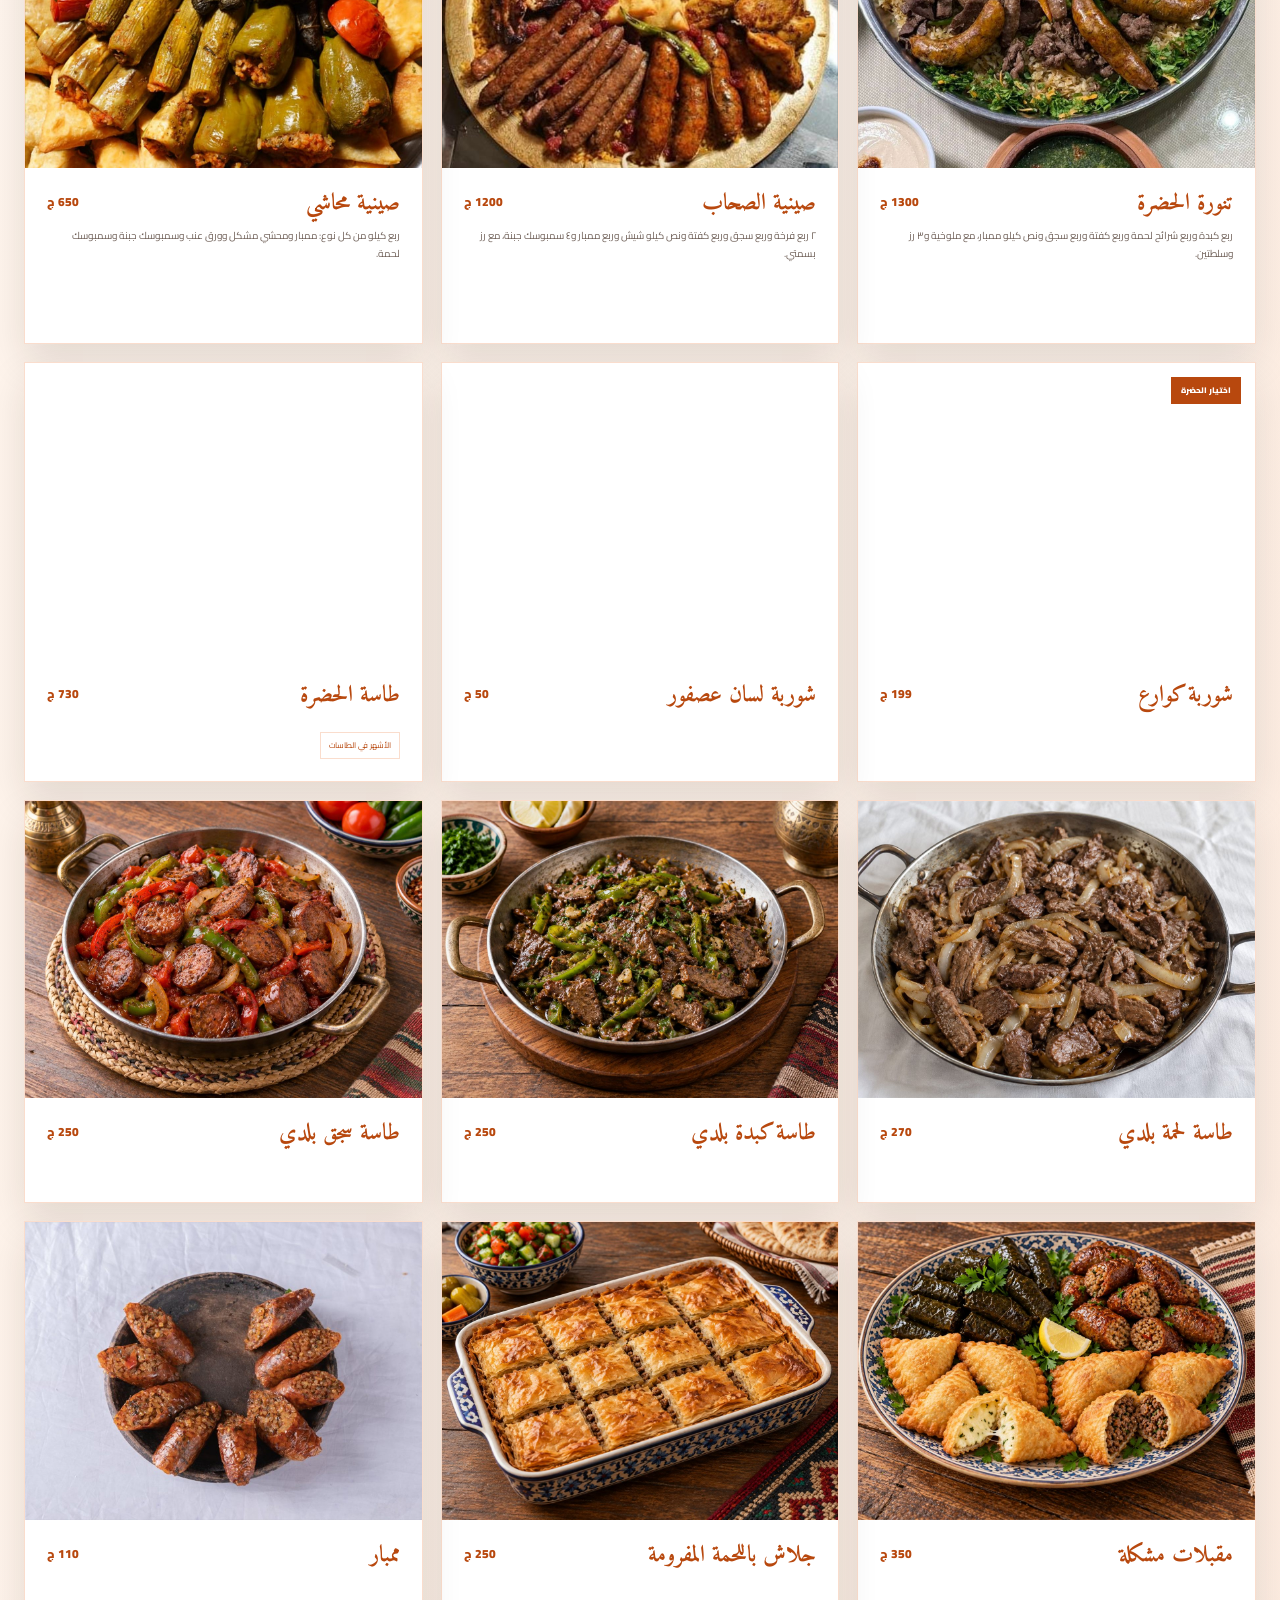
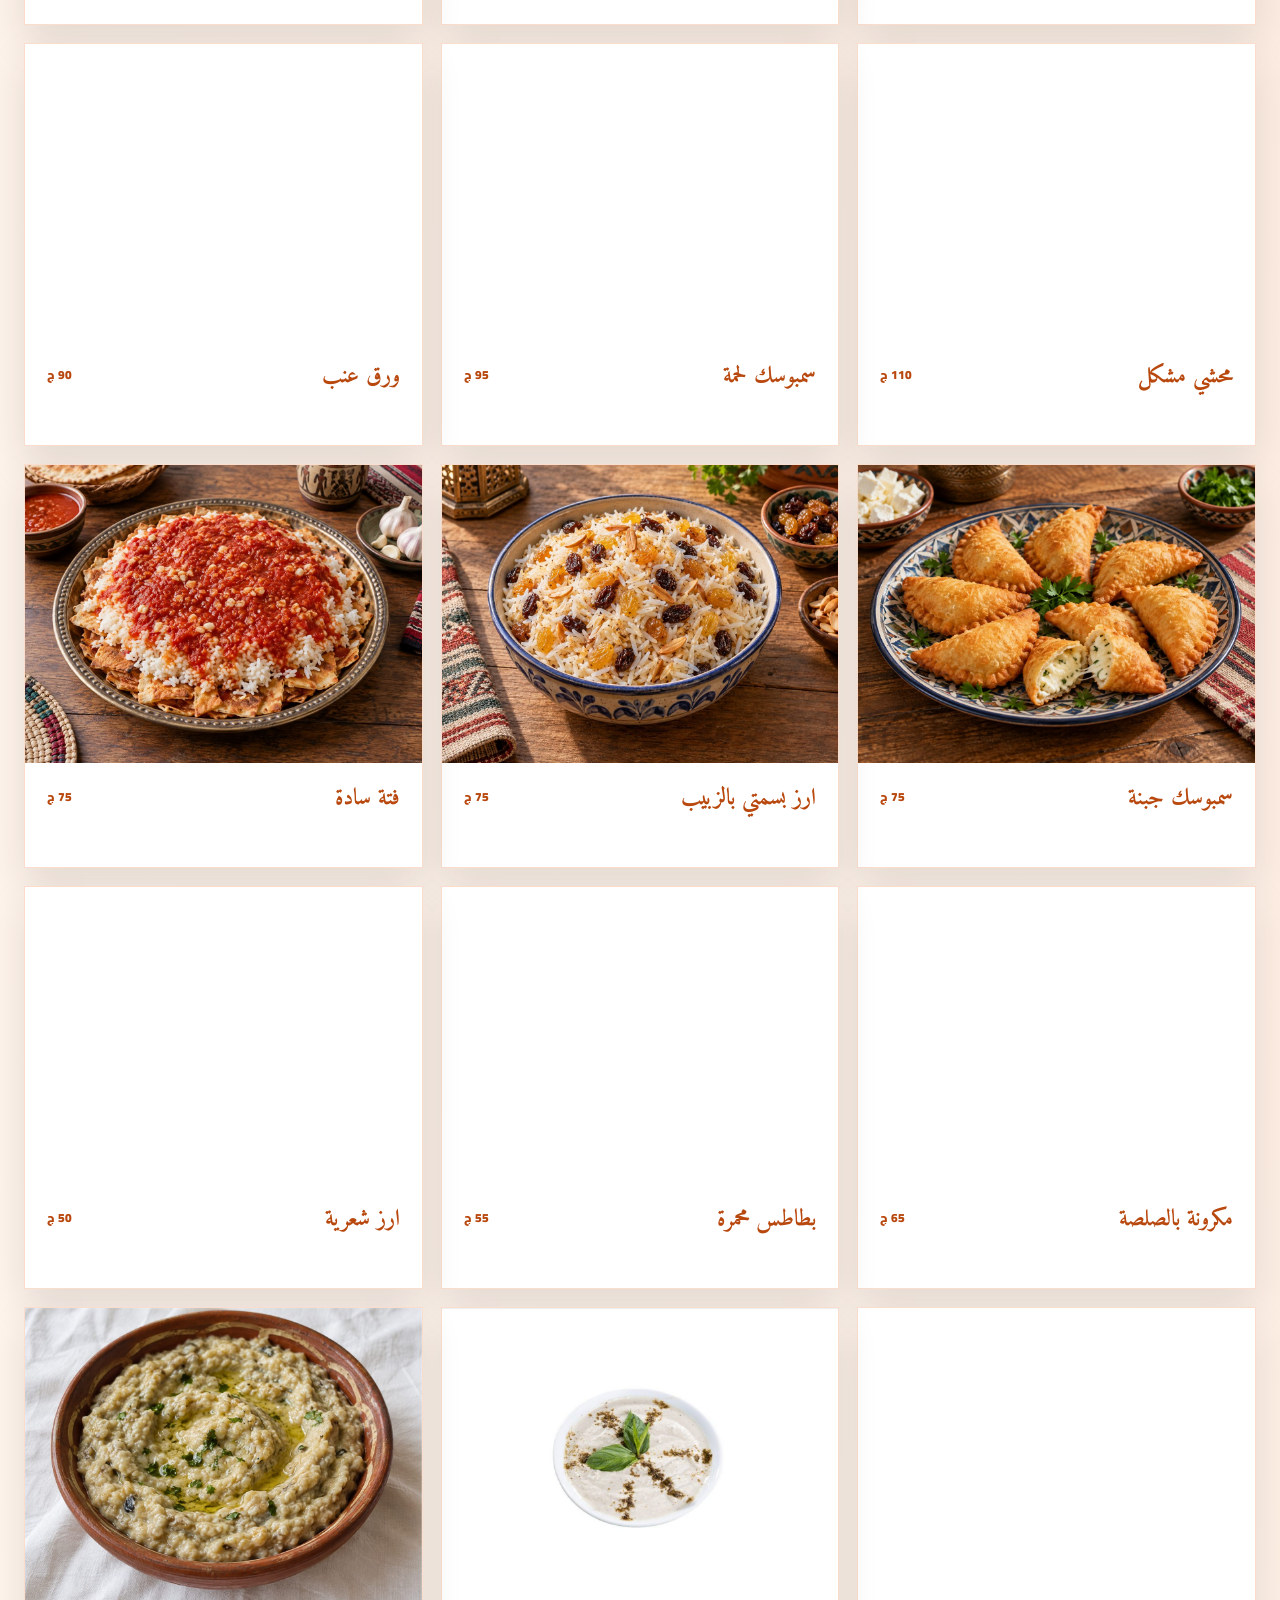
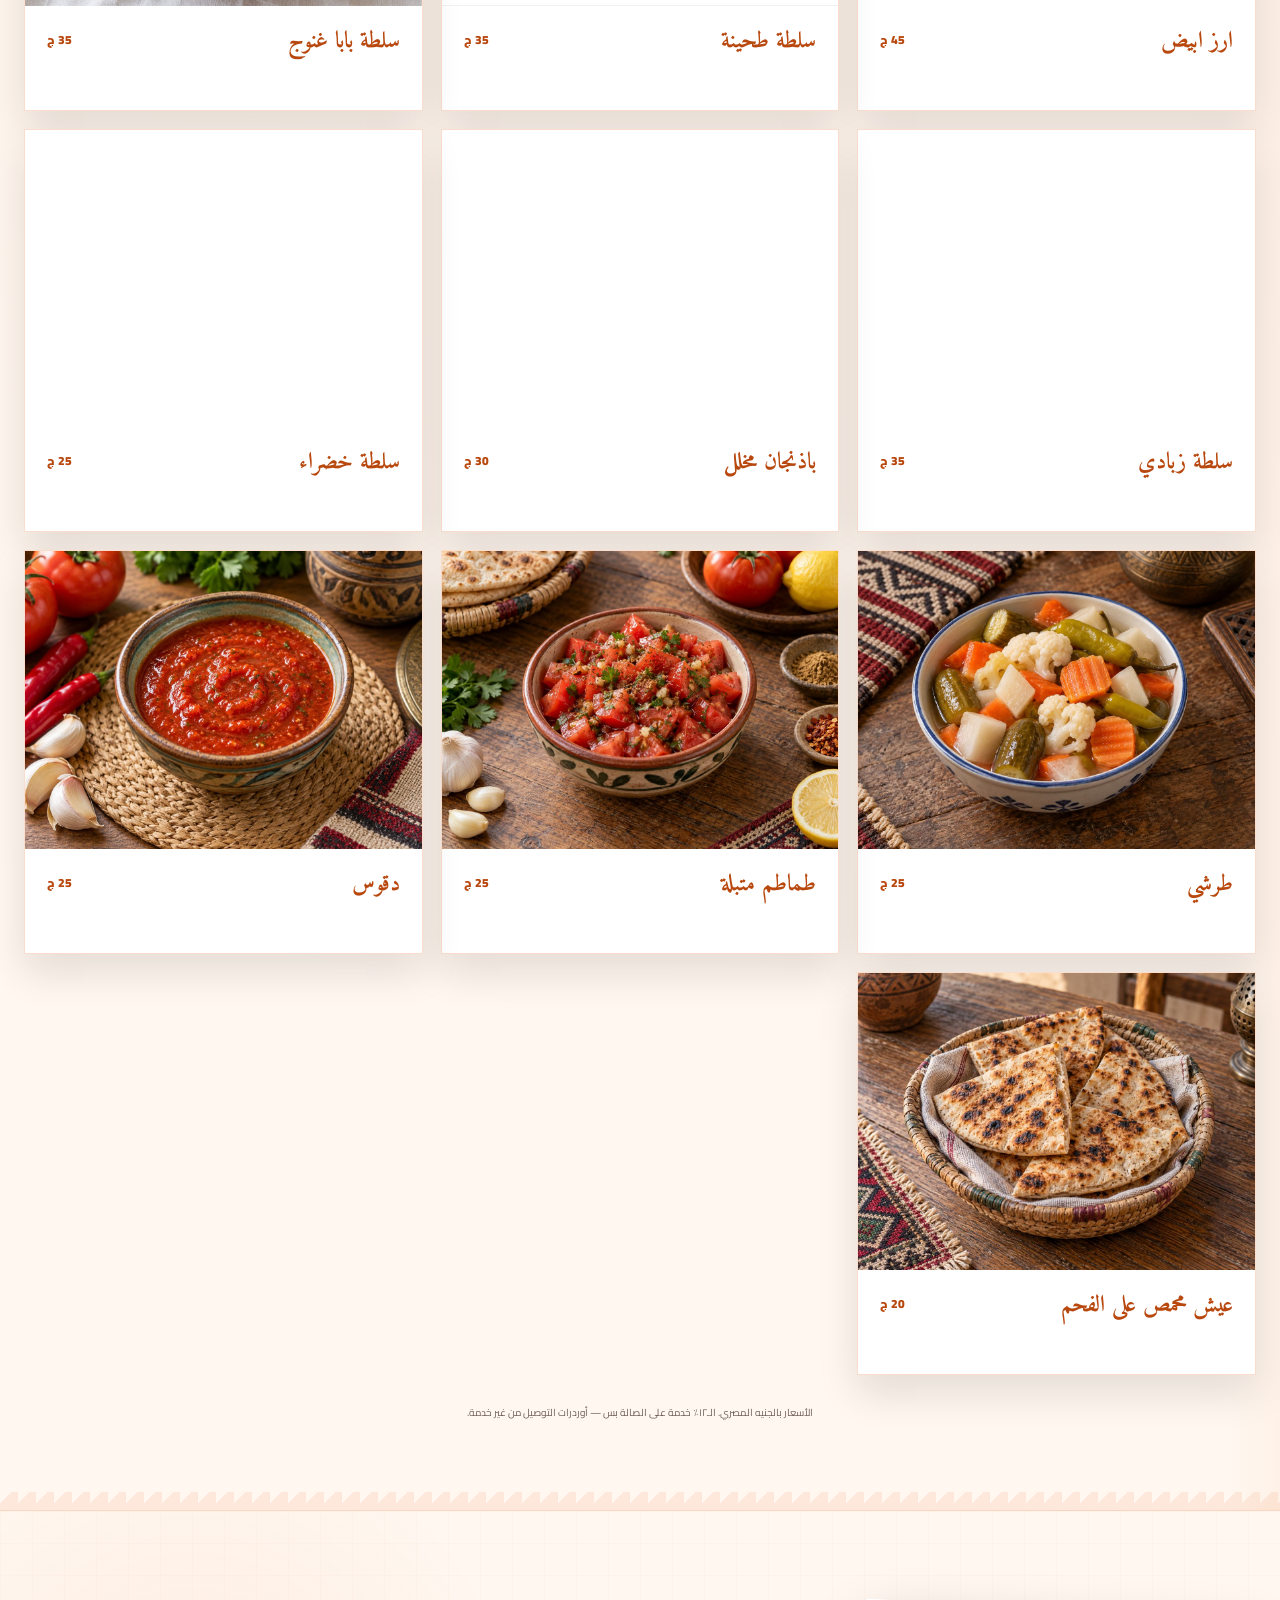
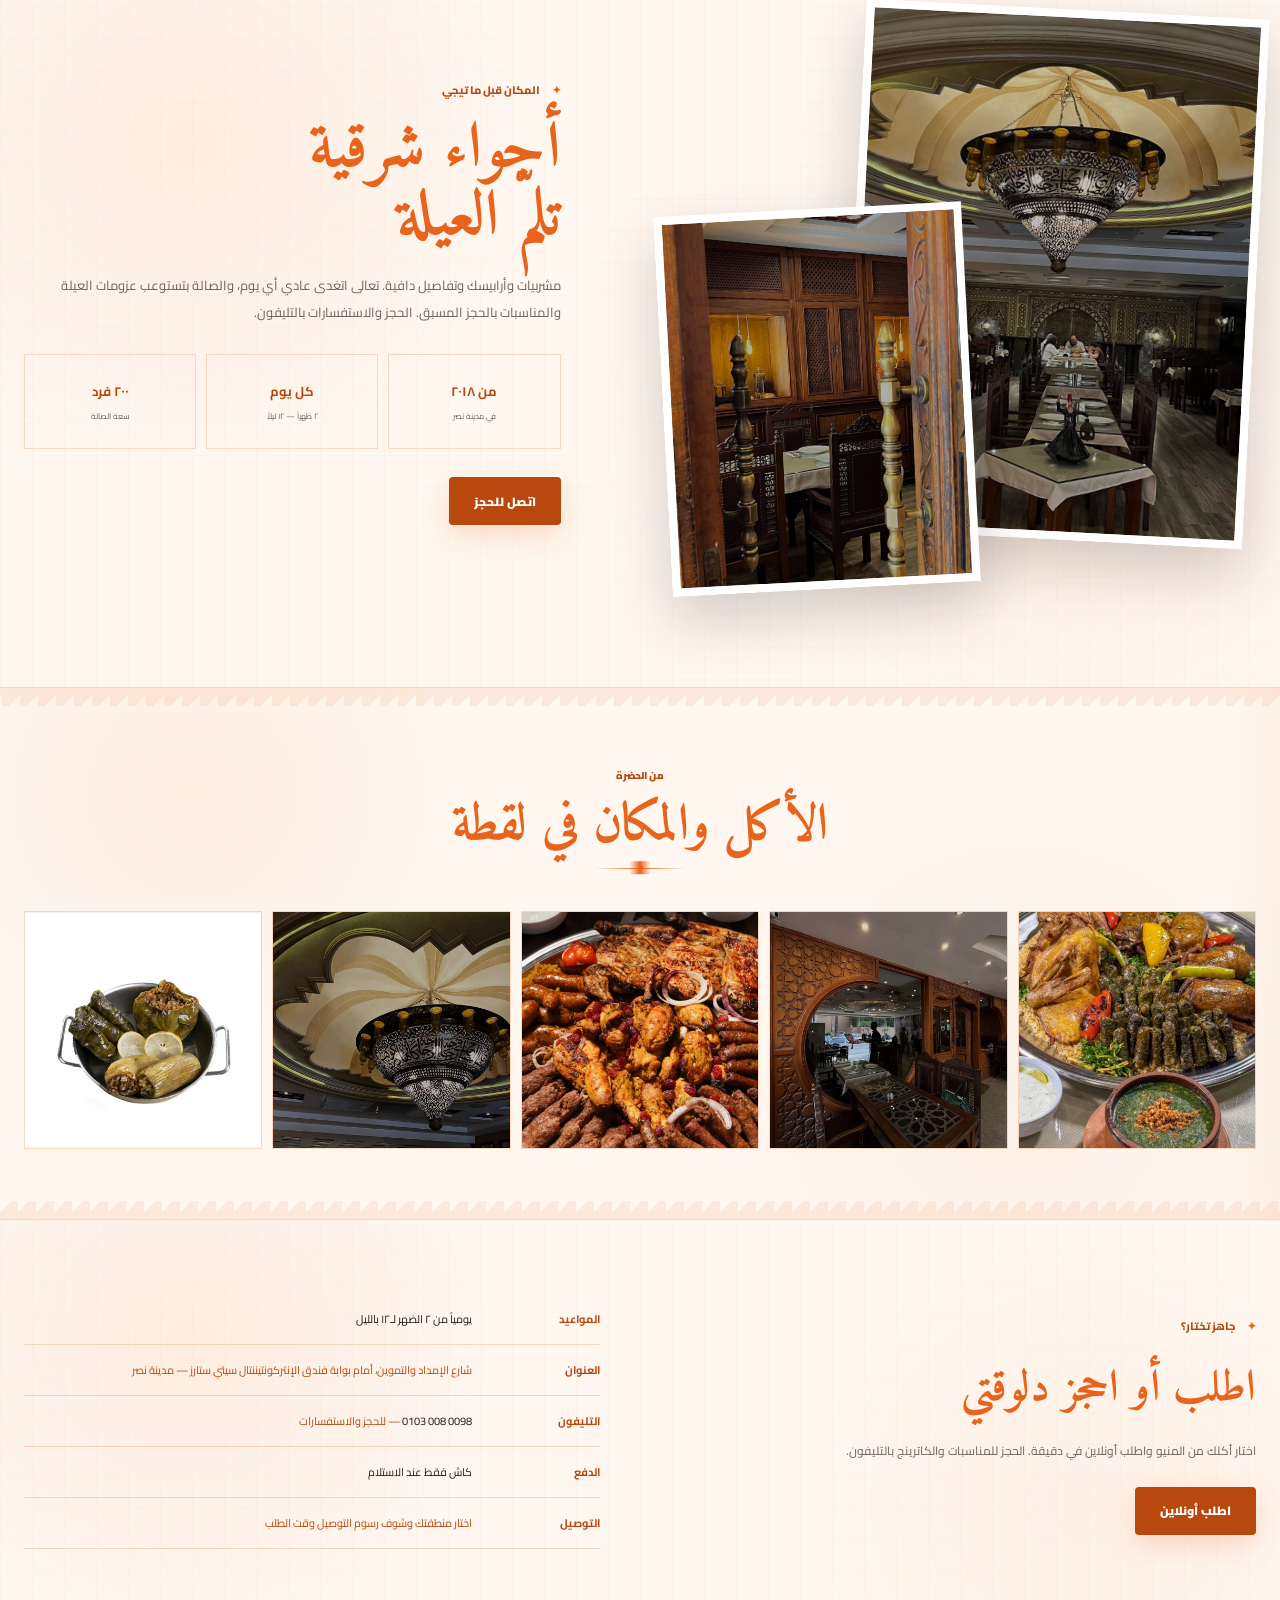
==== commit 450eff38: "menu: سعر الحمام المحشي / الفرد" ====
--- a/index.html
+++ b/index.html
@@ -282,7 +282,7 @@
     { n: "شيش طاووق", d: "مكعبات صدور فراخ متبّلة، مشوية على الفحم وطريّة من جوه.", p: 175, unit: "/ ربع كيلو", img: "dish-shish-tawook.jpg" }
   ],
   oven: [
-    { n: "حمام محشي ارز", d: "حمامة محشية رز متبّل بالقرفة وجوزة الطيب، محمّرة ومعاها بطاطس.", p: 245, star: true, img: "dish-hamam.jpg" },
+    { n: "حمام محشي ارز", d: "حمامة محشية رز متبّل بالقرفة وجوزة الطيب، محمّرة ومعاها بطاطس.", p: 245, unit: "/ الفرد", star: true, img: "dish-hamam.jpg" },
     { n: "حلة هبرة ضاني بورق العنب", d: "هبرة ضاني طرية مستوية على مهل، فوق ورق عنب متشرّب المرقة.", p: 820, img: "dish-hala-hebra-warak-enab.jpg" },
     { n: "حلة هبرة ضاني بالبطاطس", d: "هبرة ضاني طرية مستوية على مهل، مع بطاطس متشرّبة المرقة.", p: 795, img: "dish-hala-hebra-batates.jpg" },
     { n: "حلة ريش ضاني بورق العنب", d: "ريش ضاني طرية في الحلة، فوق ورق عنب متسبّك ومتشرّب الطعم.", p: 695, img: "dish-hala-rish-warak-enab.jpg" },
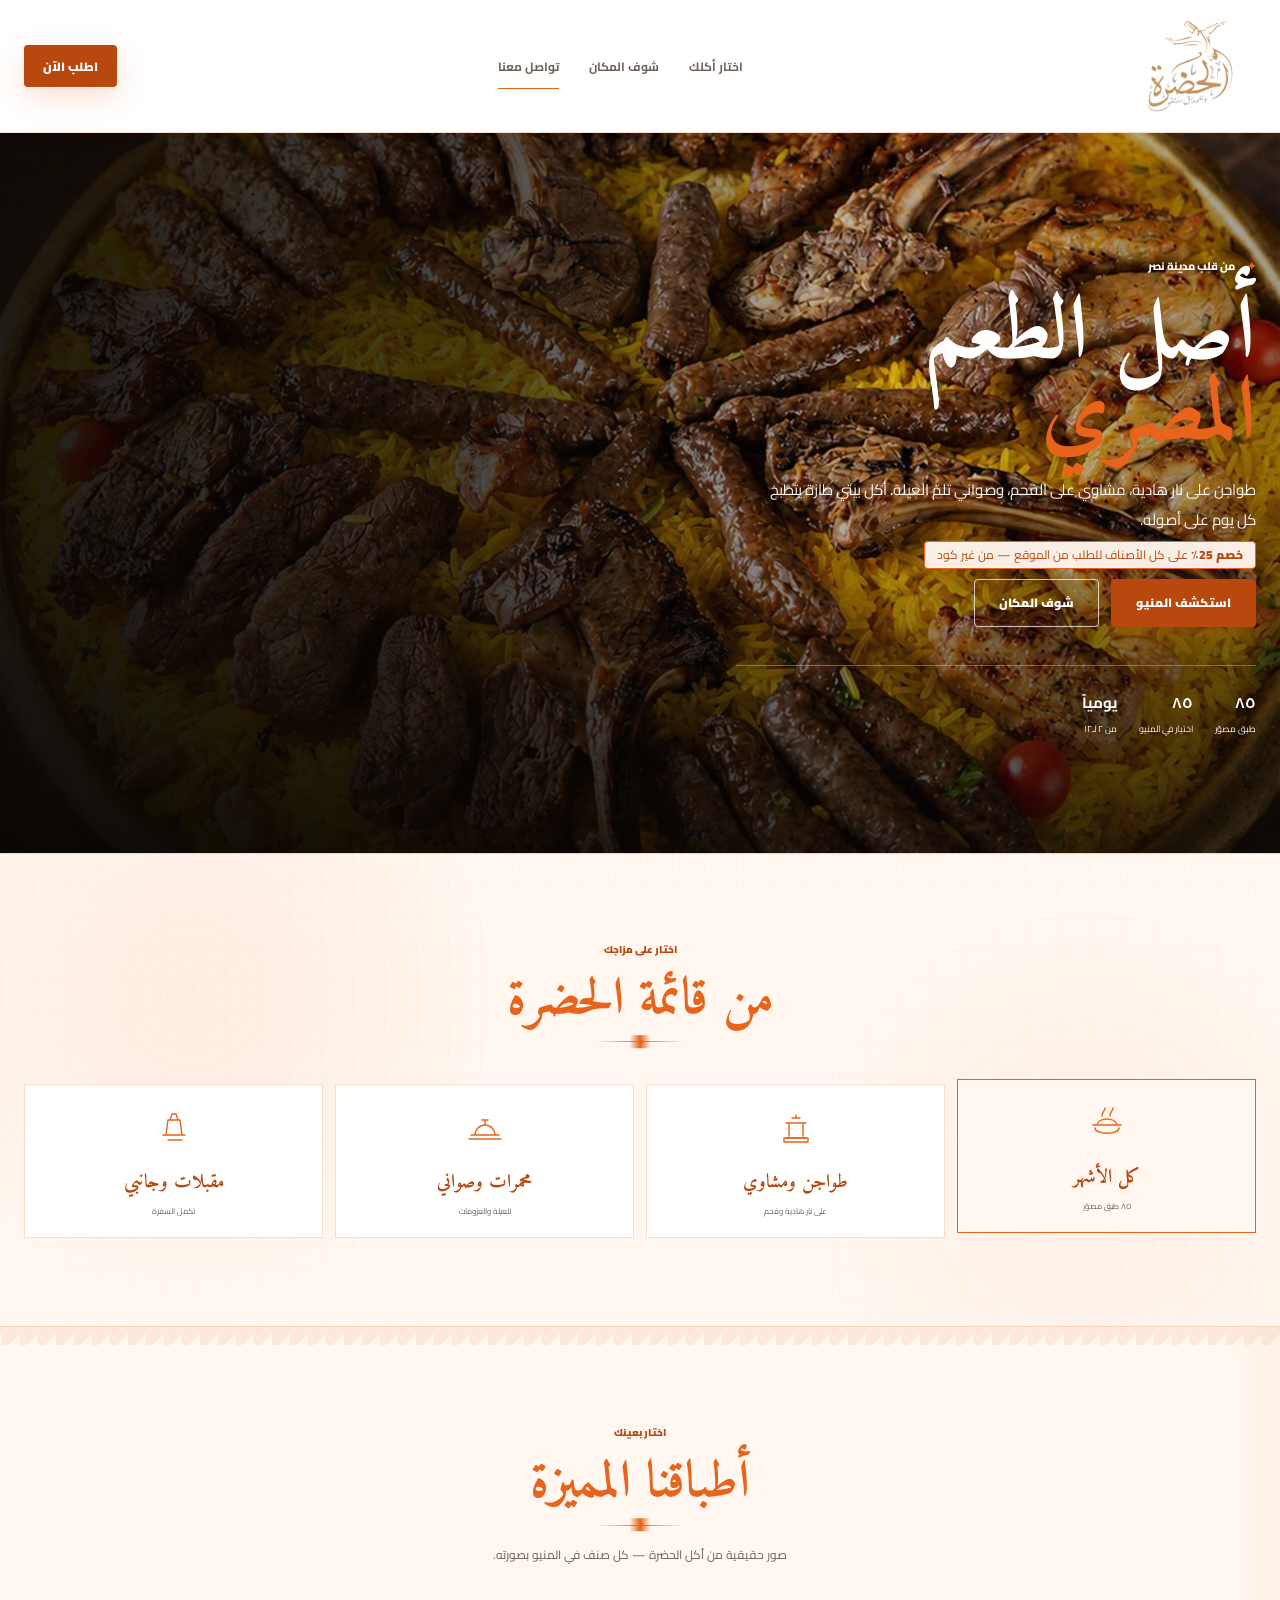
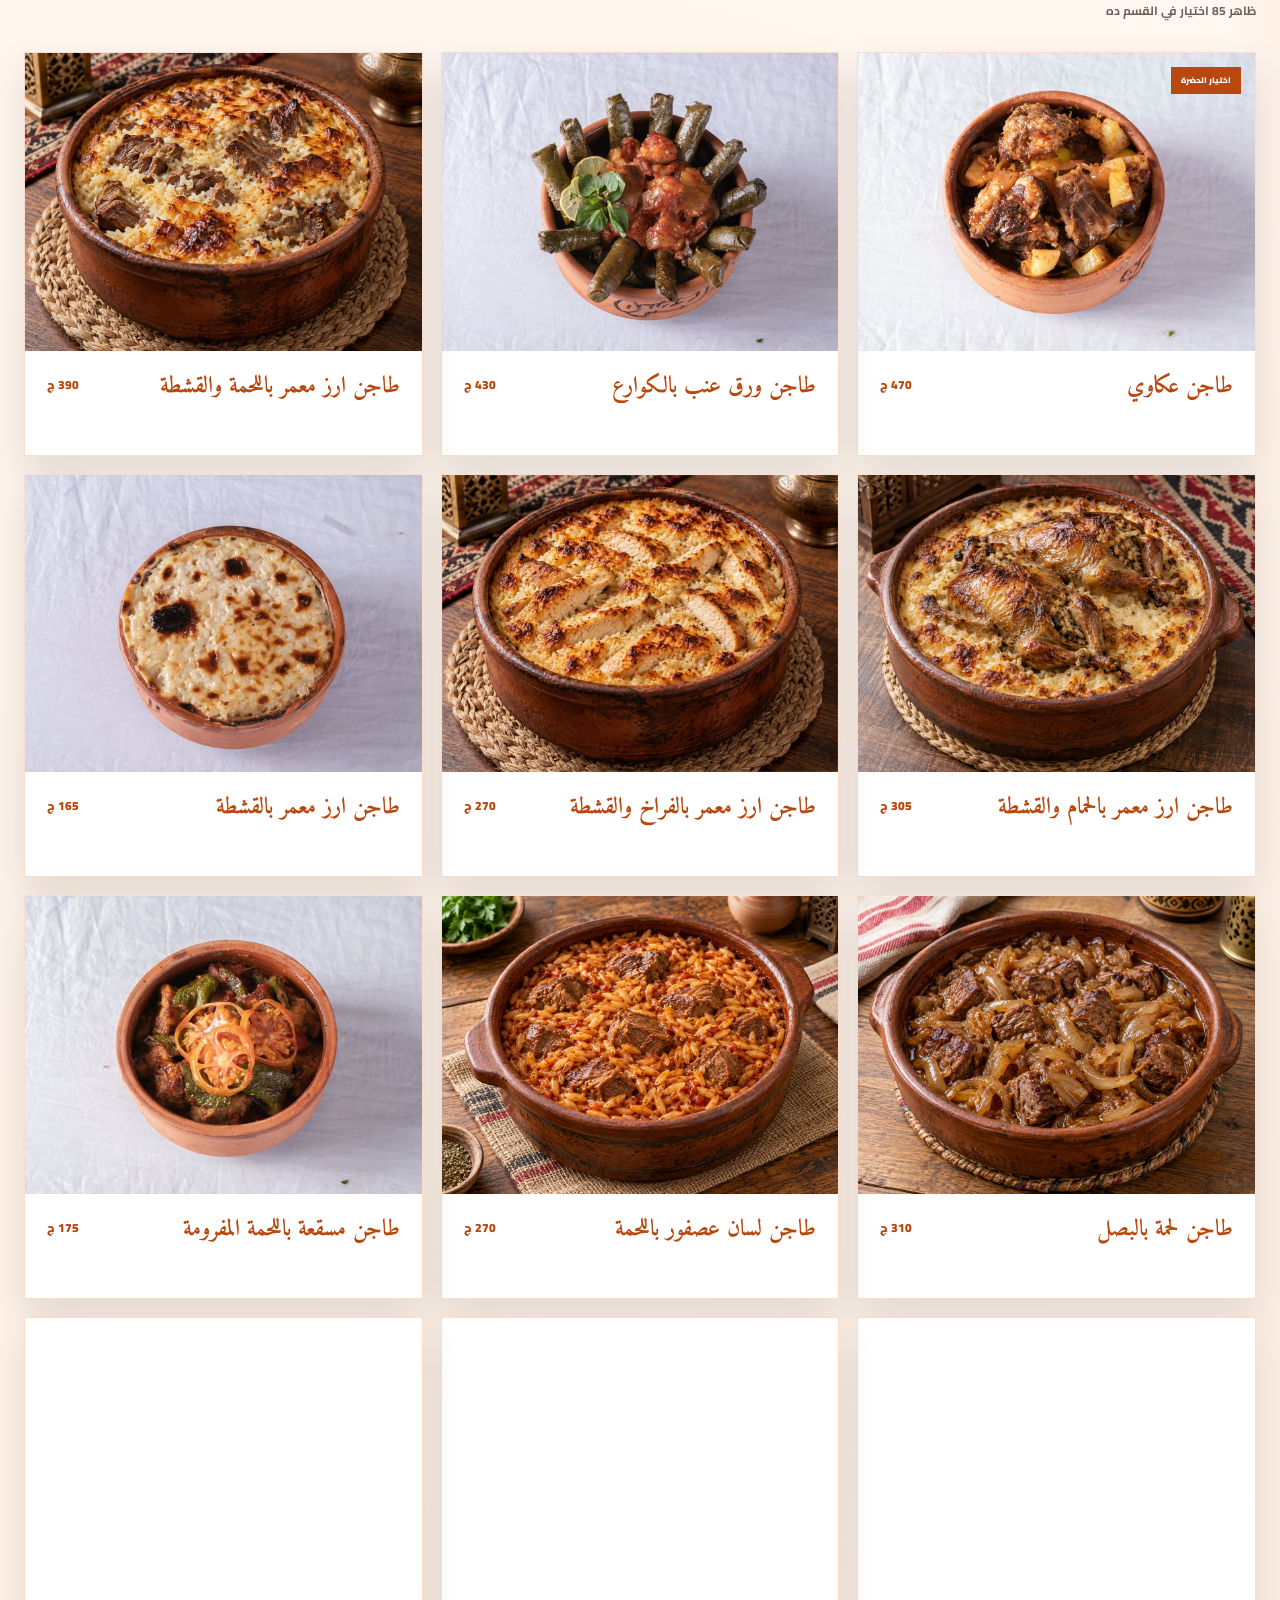
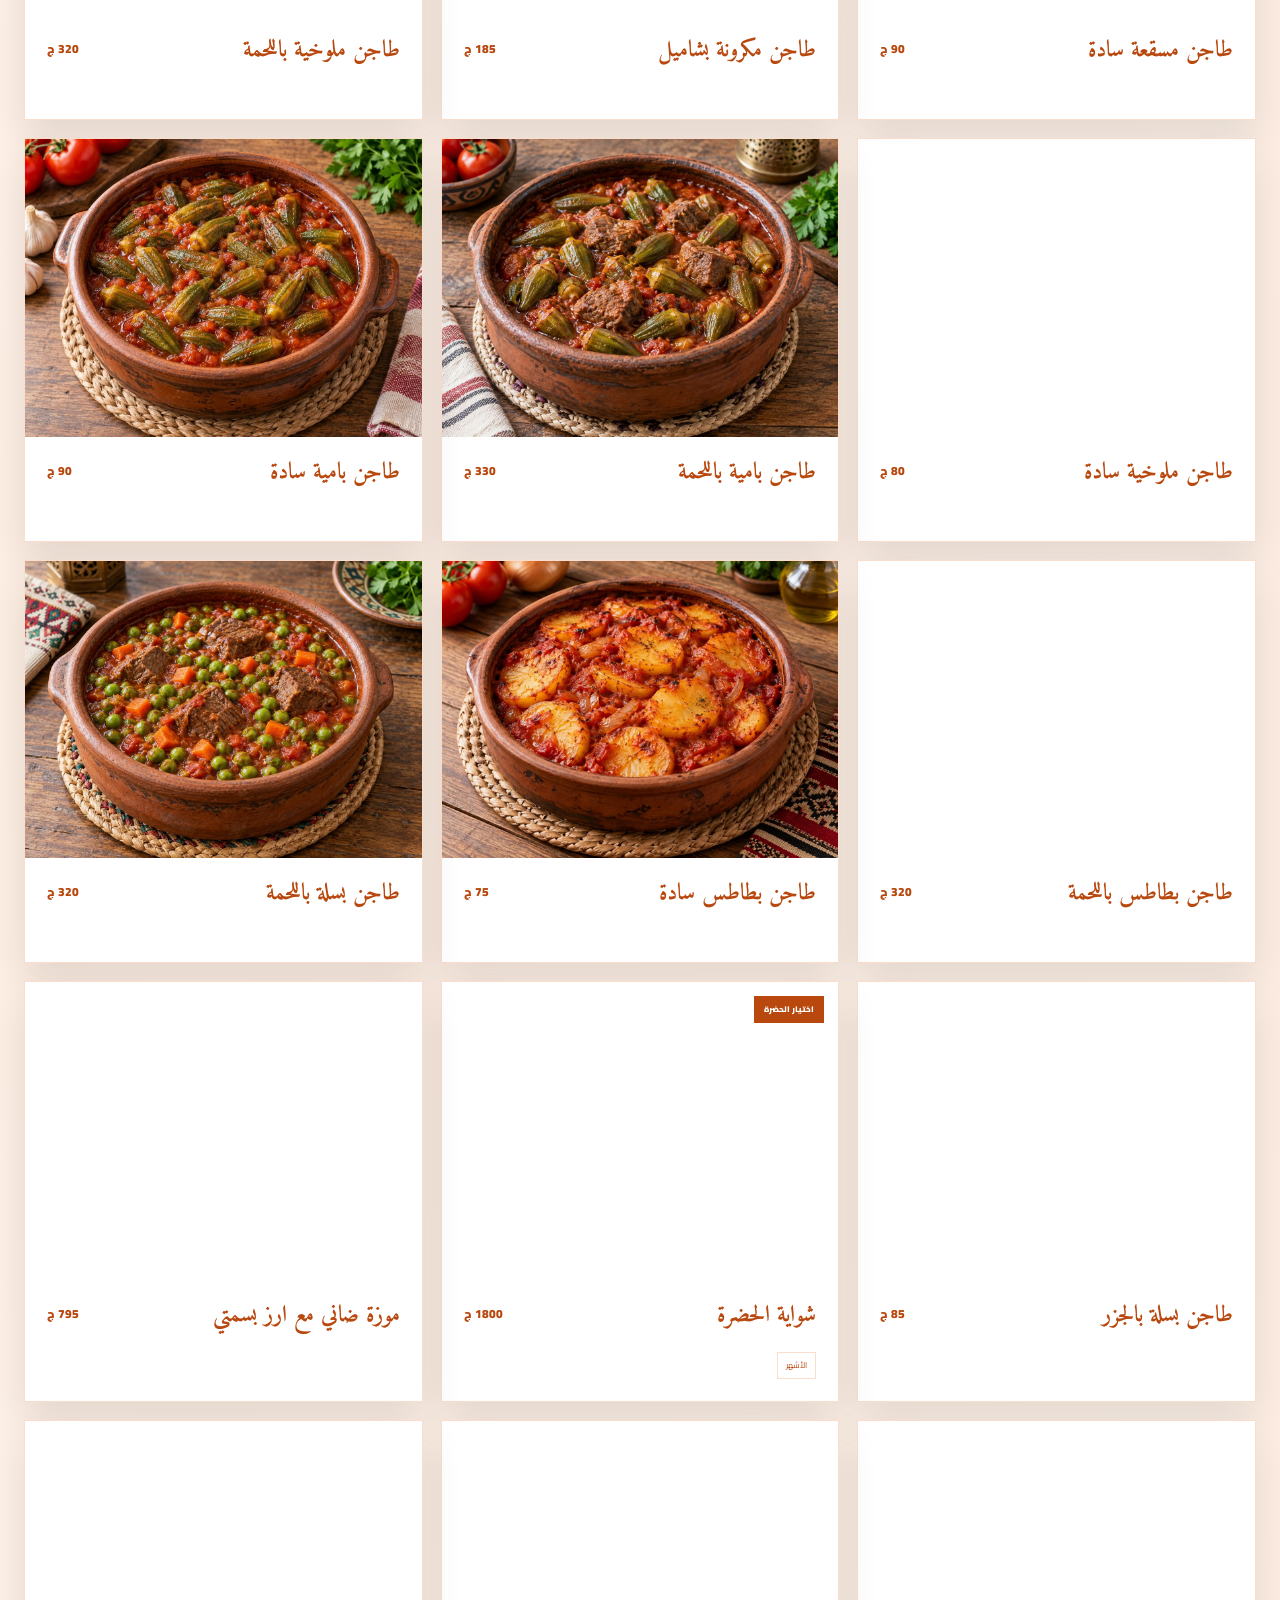
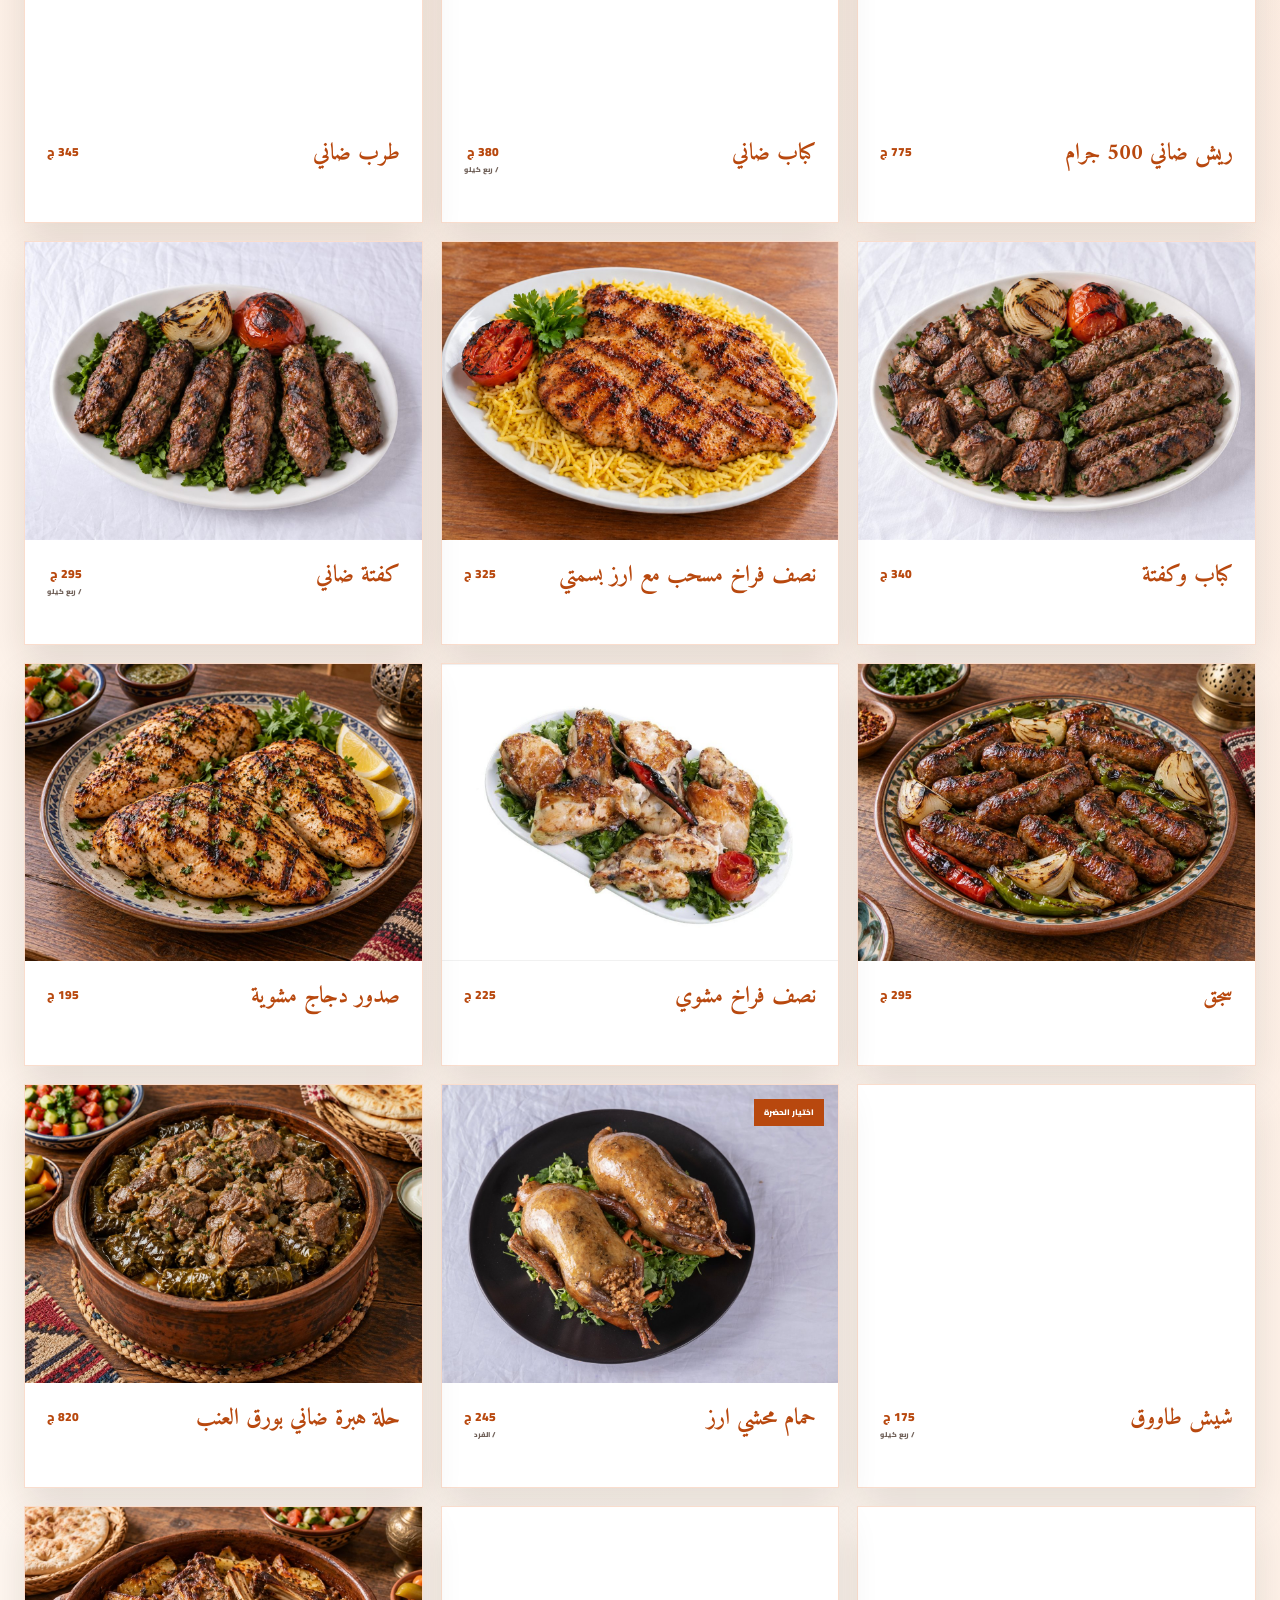
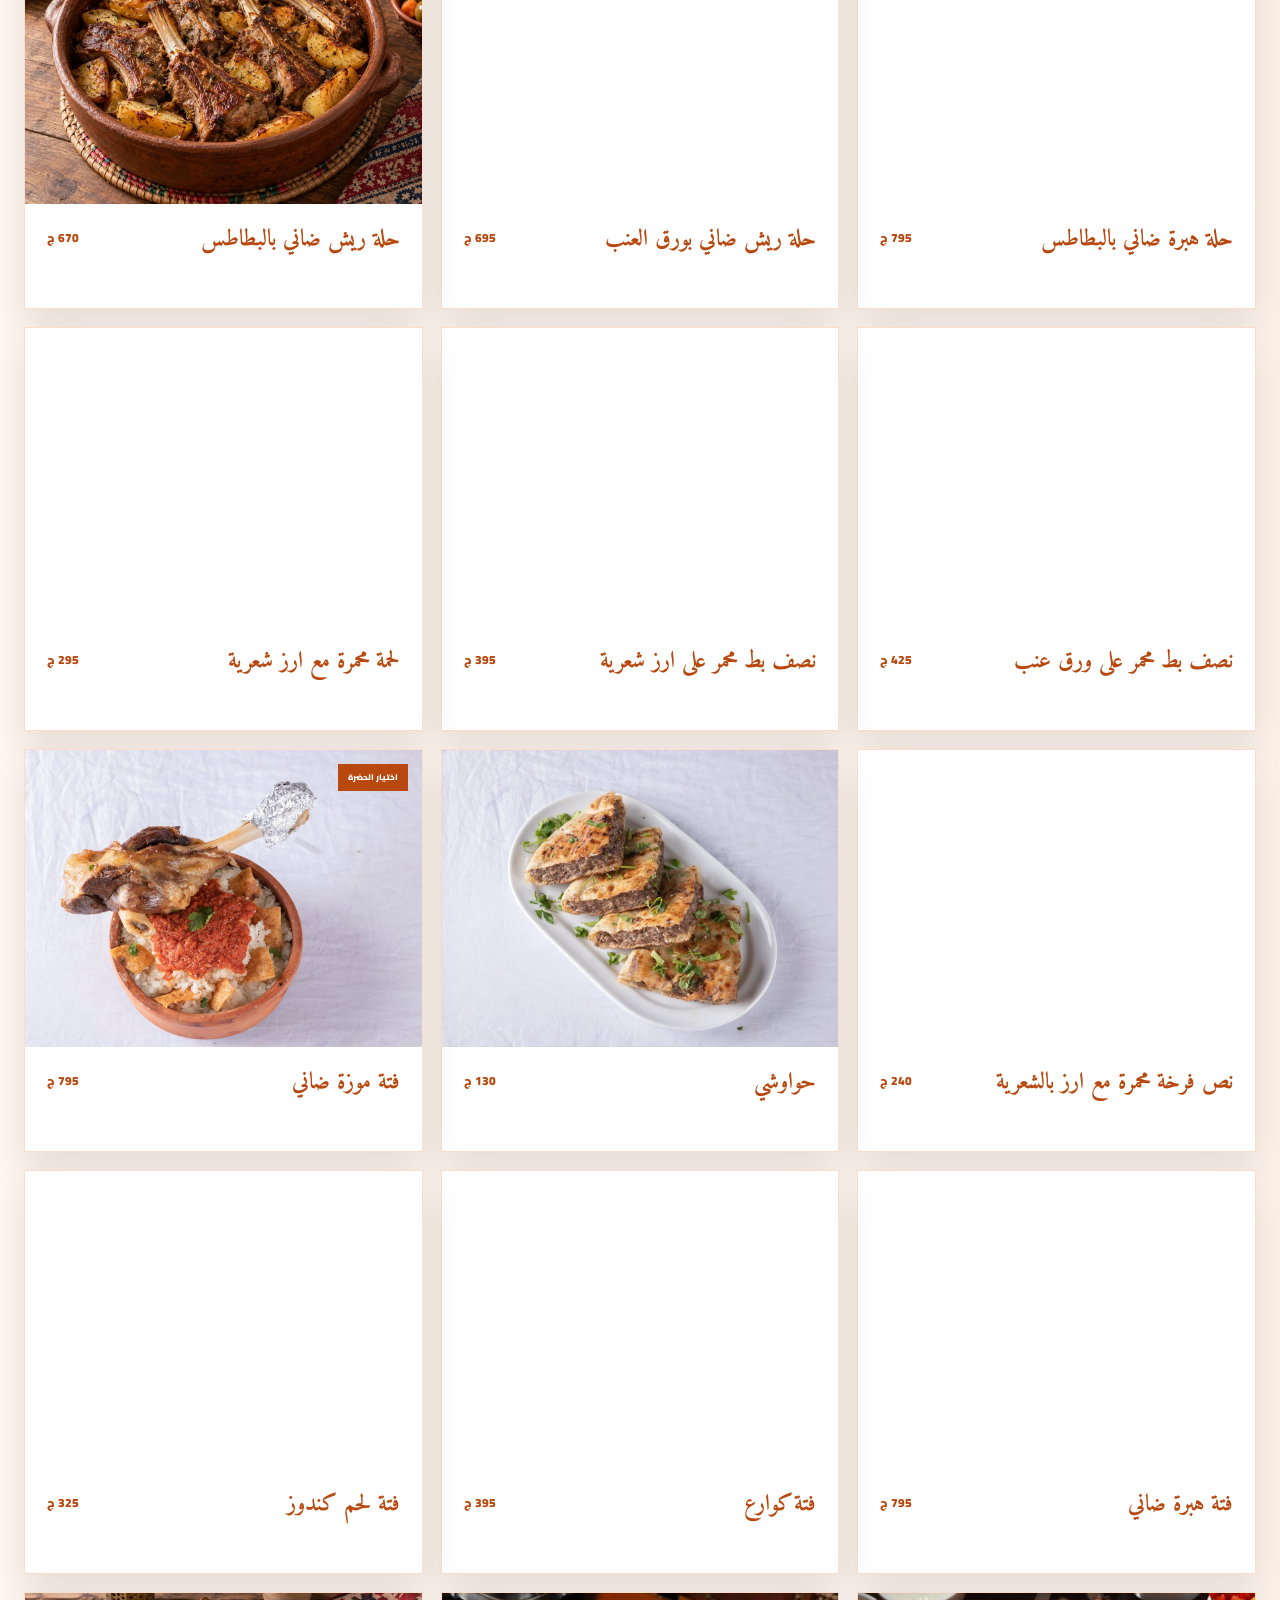
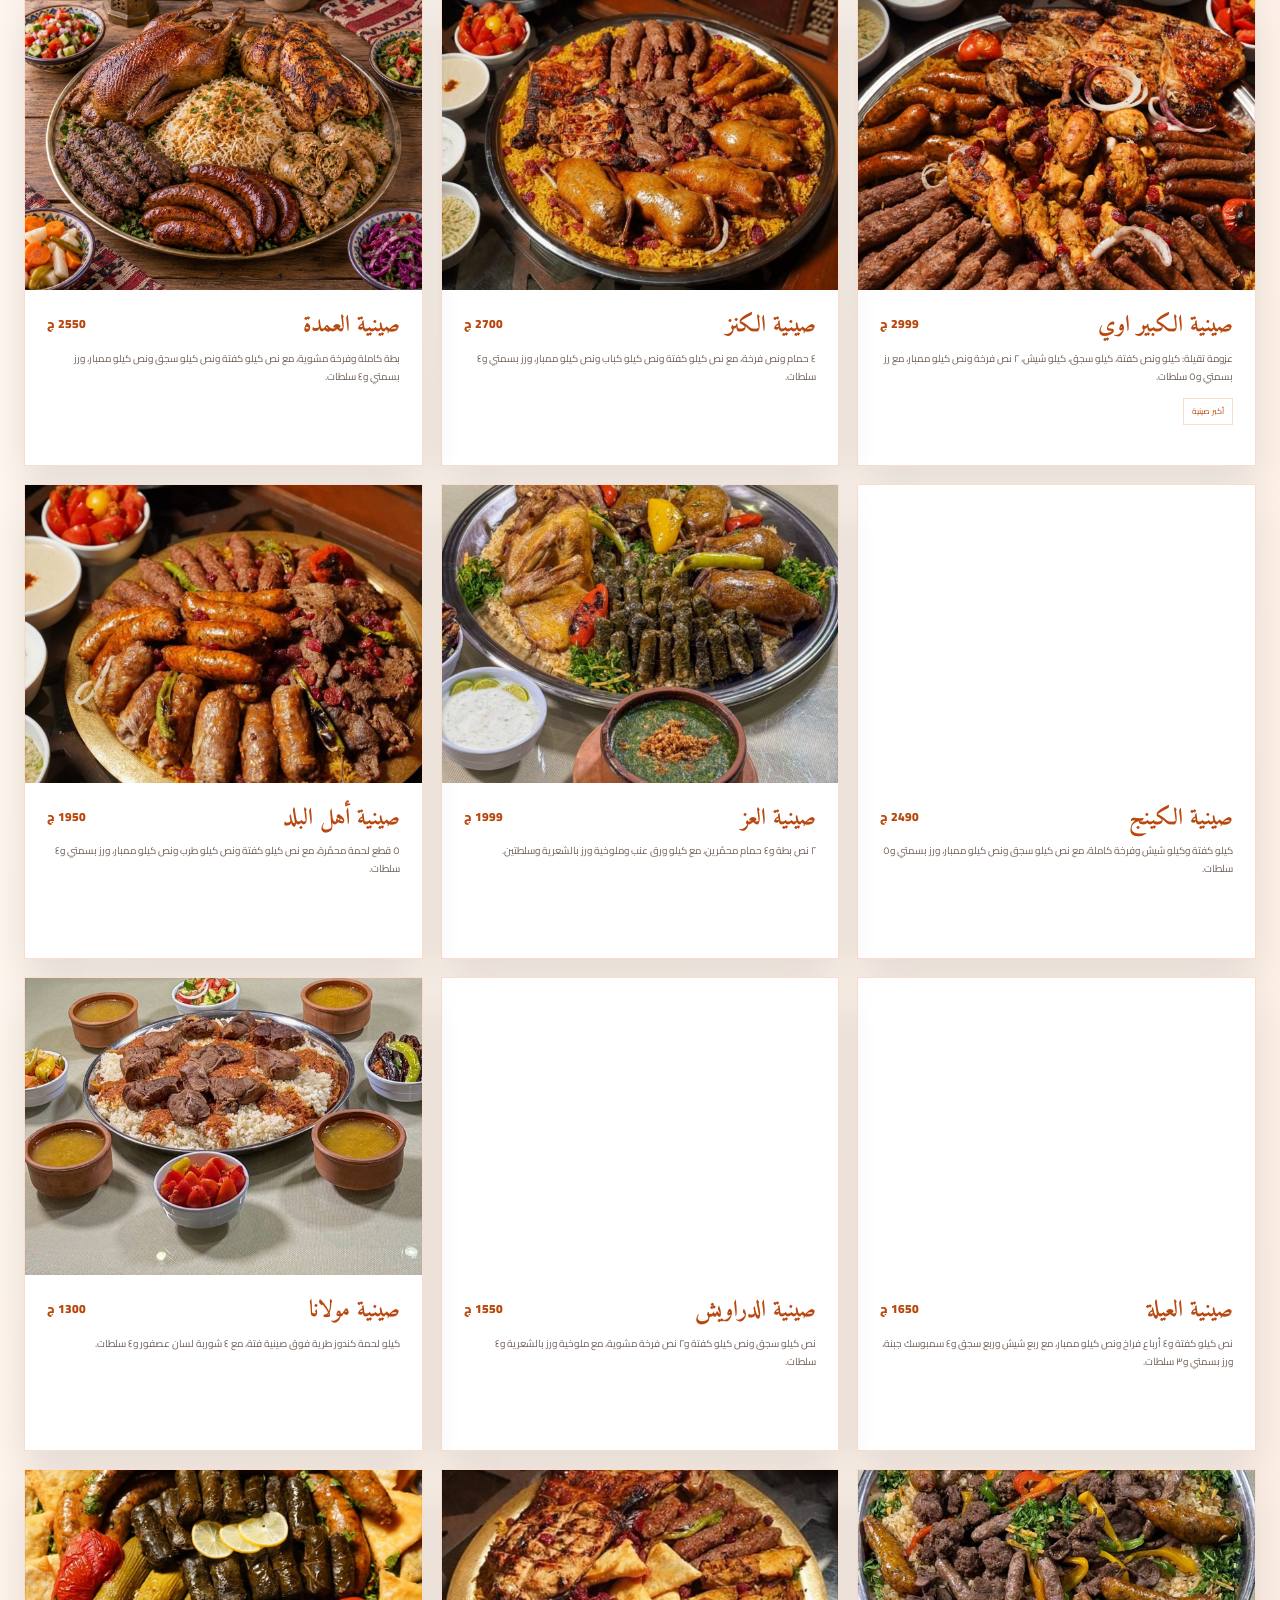
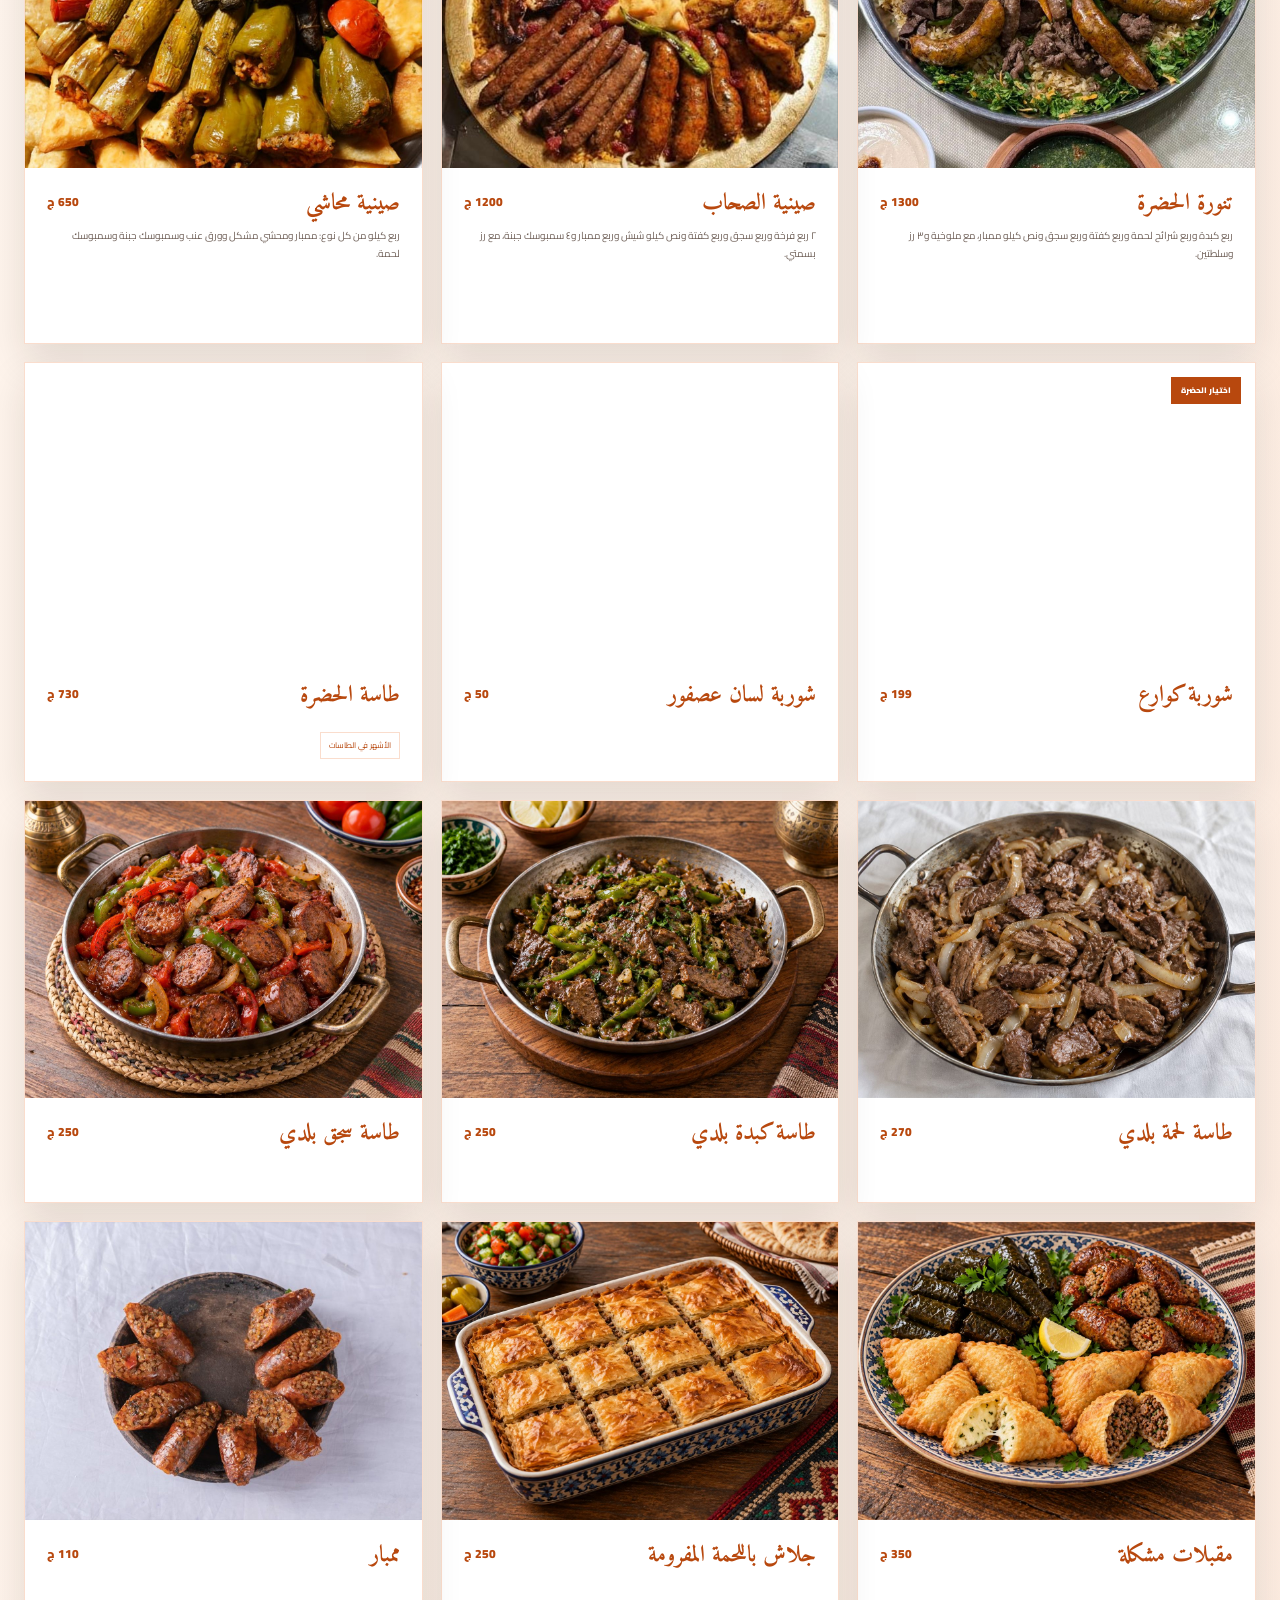
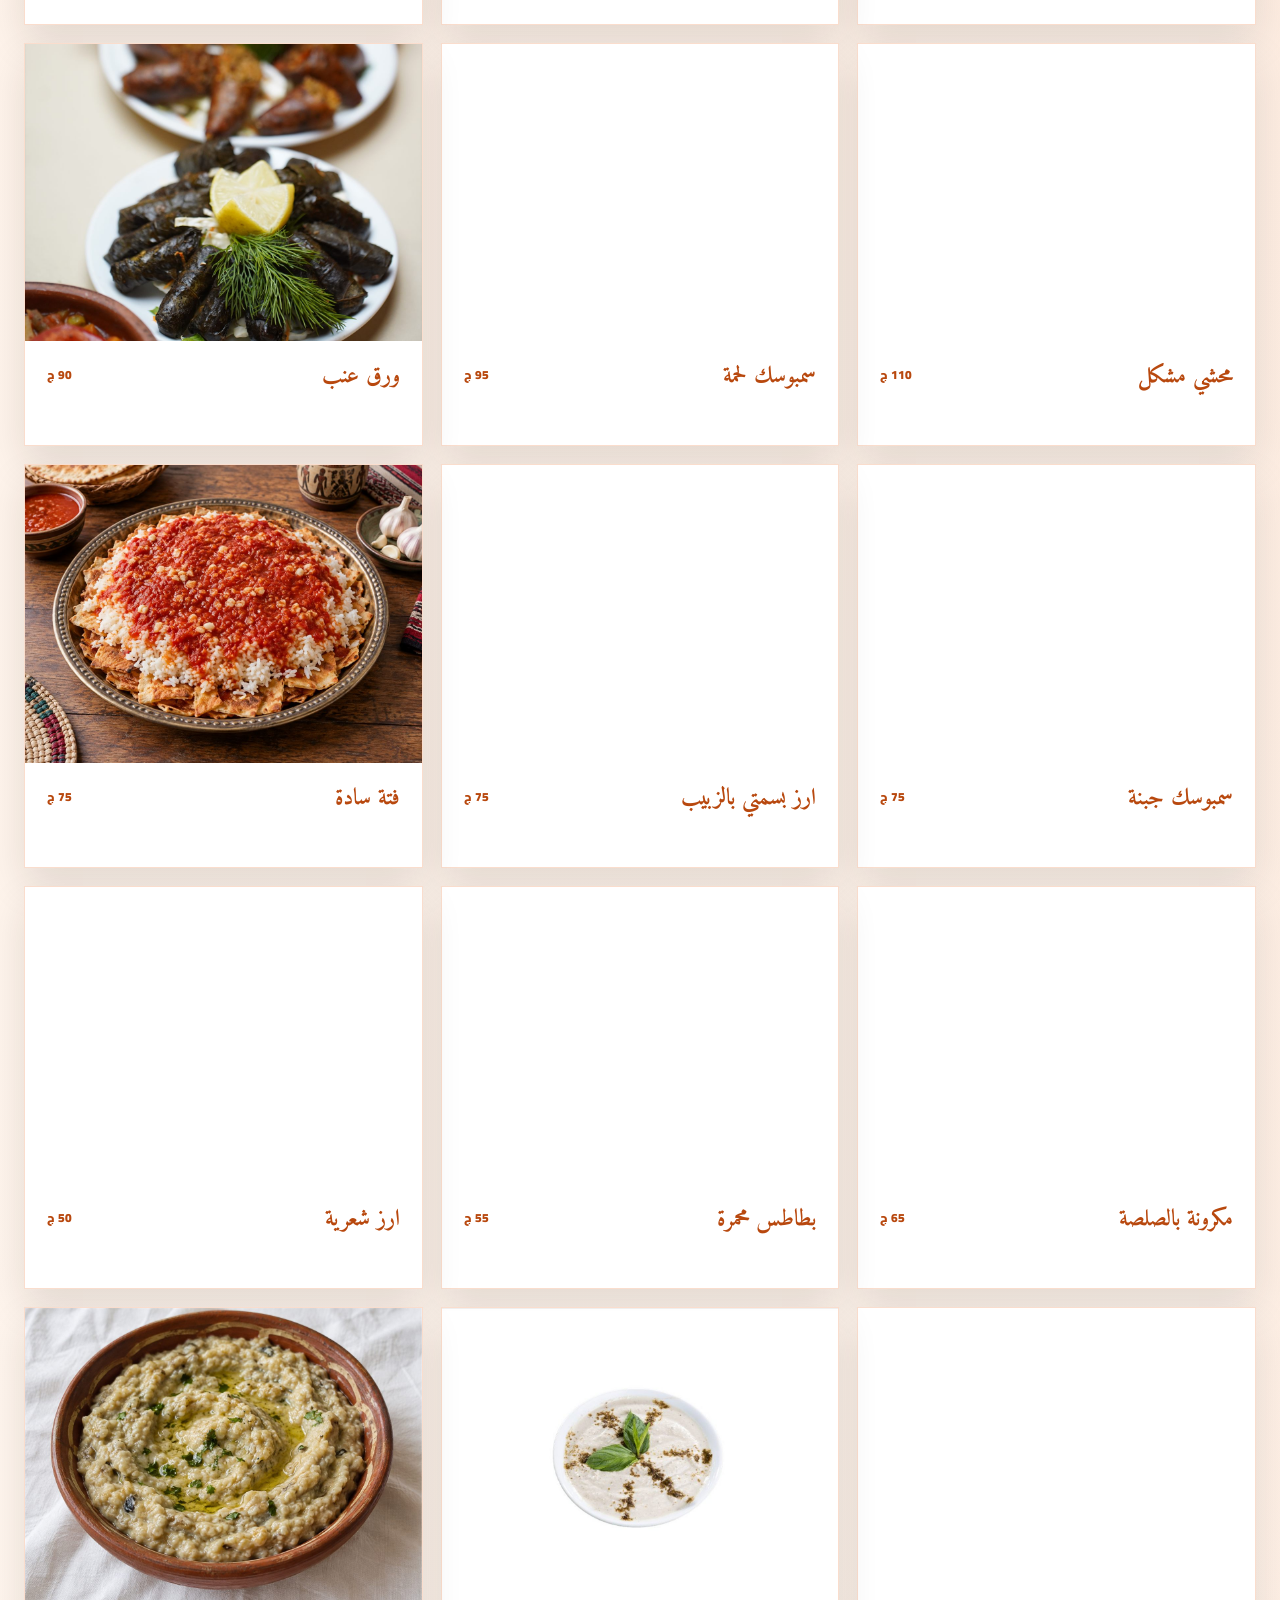
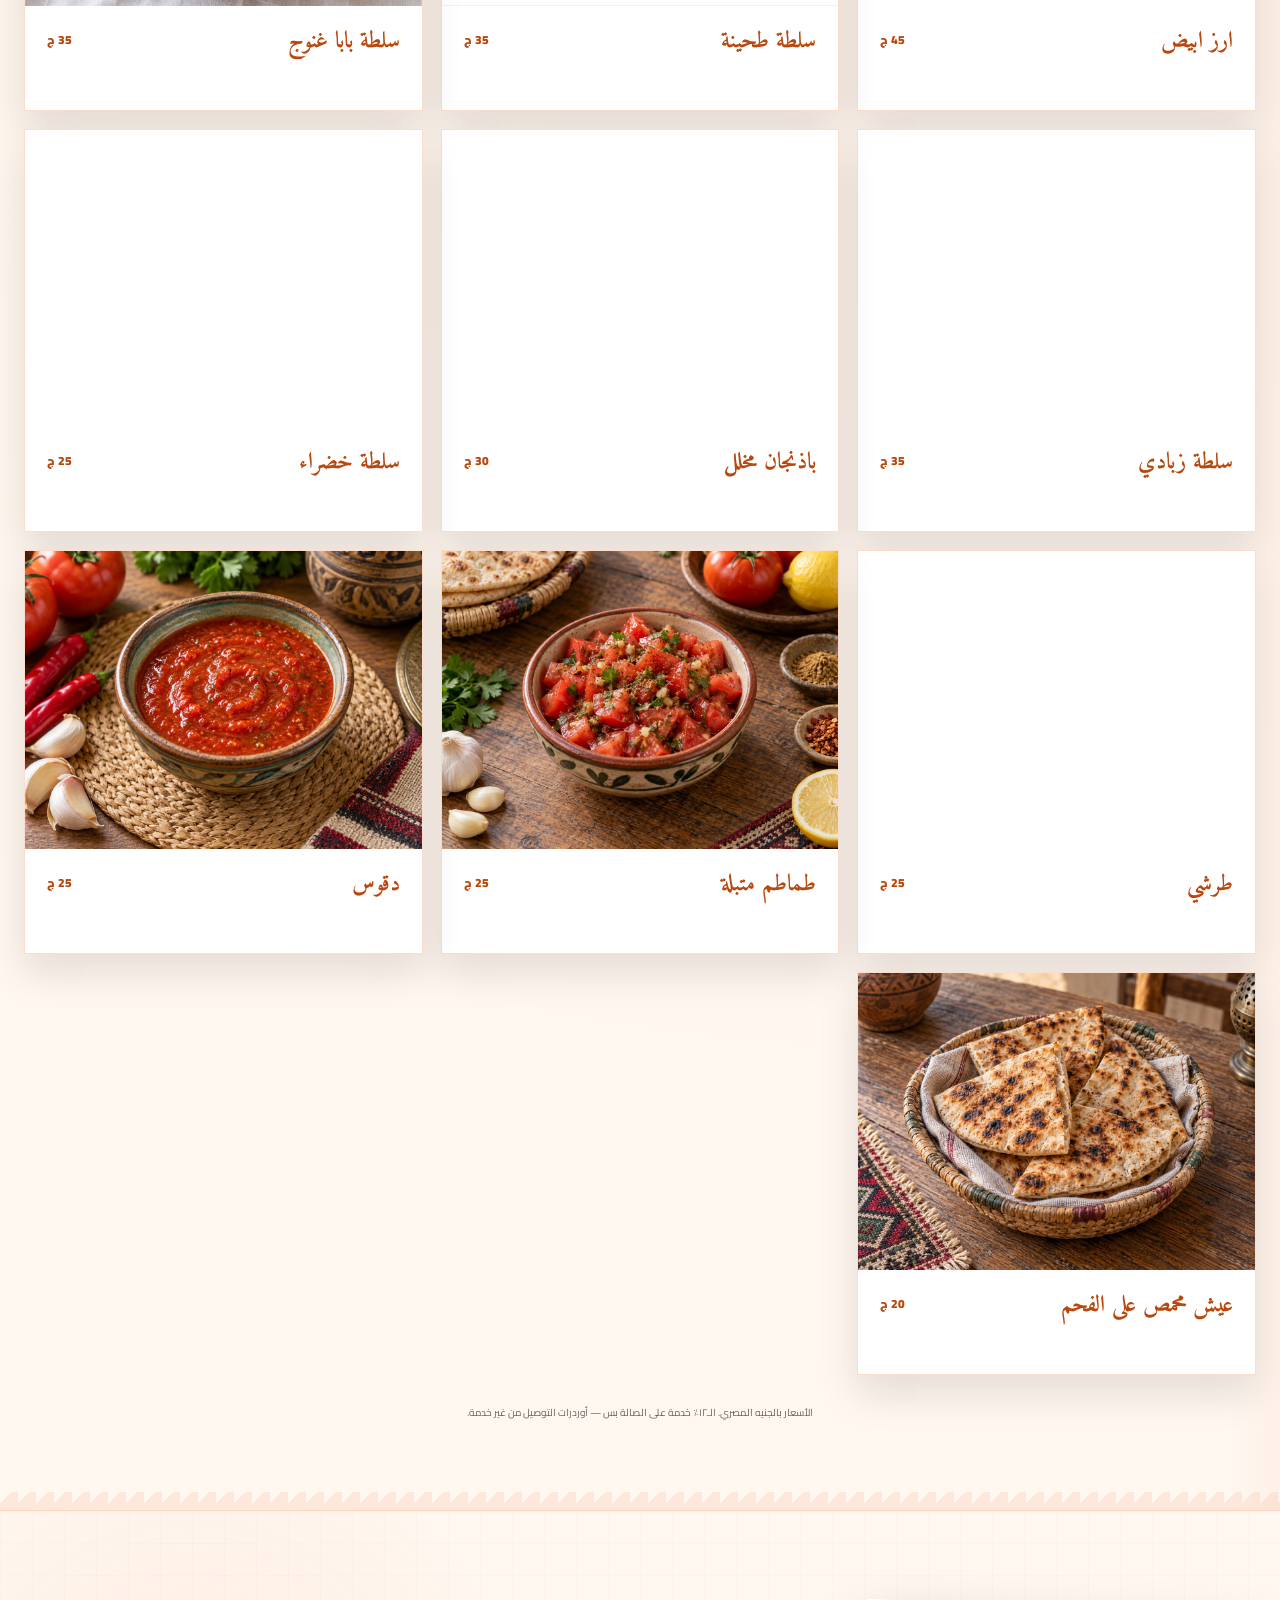
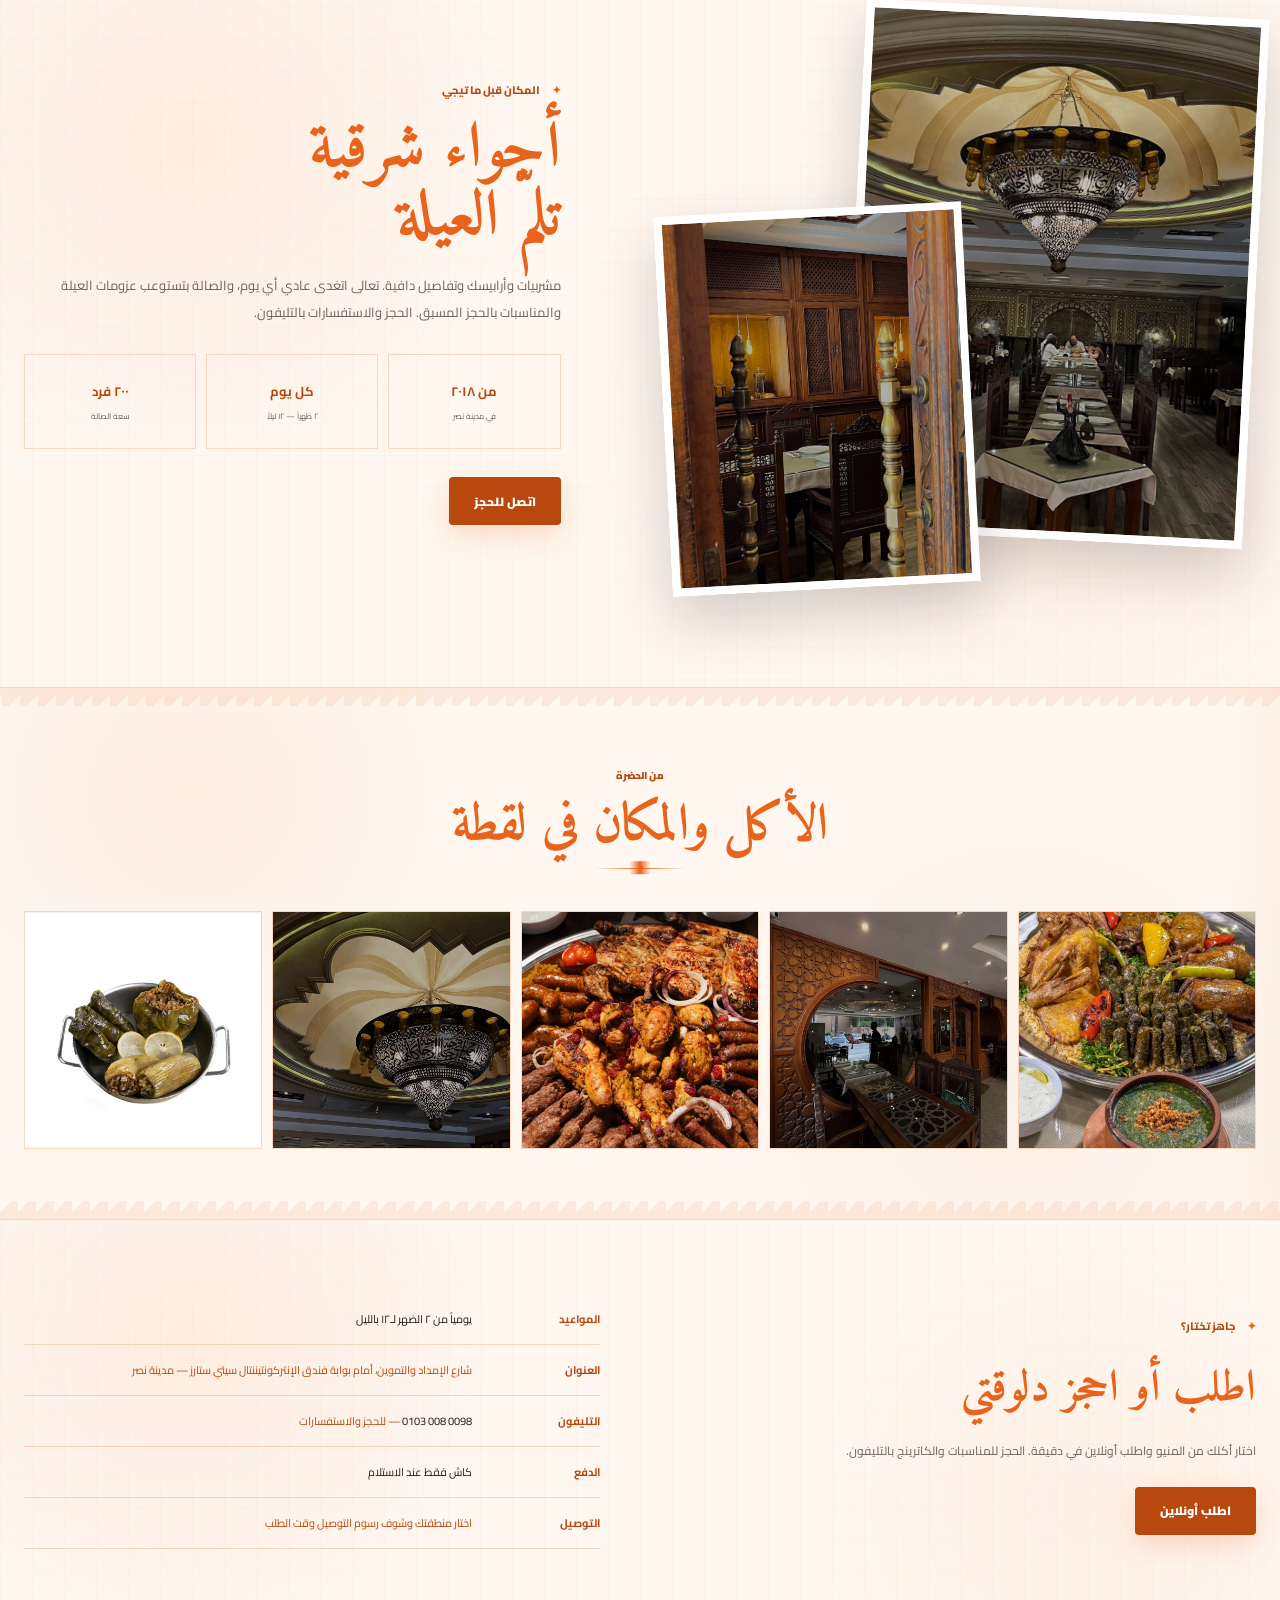
==== commit 9950c699: "خصم 25٪ للطلب من الموقع — صفحة الأوردر + بادج الهيرو" ====
--- a/index.html
+++ b/index.html
@@ -103,6 +103,7 @@
         <span class="ornament-label">من قلب مدينة نصر</span>
         <h1 id="hero-title">أصل الطعم<br><em>المصري</em></h1>
         <p>طواجن على نار هادية، مشاوي على الفحم، وصواني تلمّ العيلة. أكل بيتي طازة يتطبخ كل يوم على أصوله.</p>
+        <p class="discount-badge"><b>خصم 25٪</b> على كل الأصناف للطلب من الموقع — من غير كود</p>
         <div class="hero-actions">
           <a class="gold-button" href="#menu">استكشف المنيو</a>
           <a class="ghost-button" href="#hall">شوف المكان</a>
